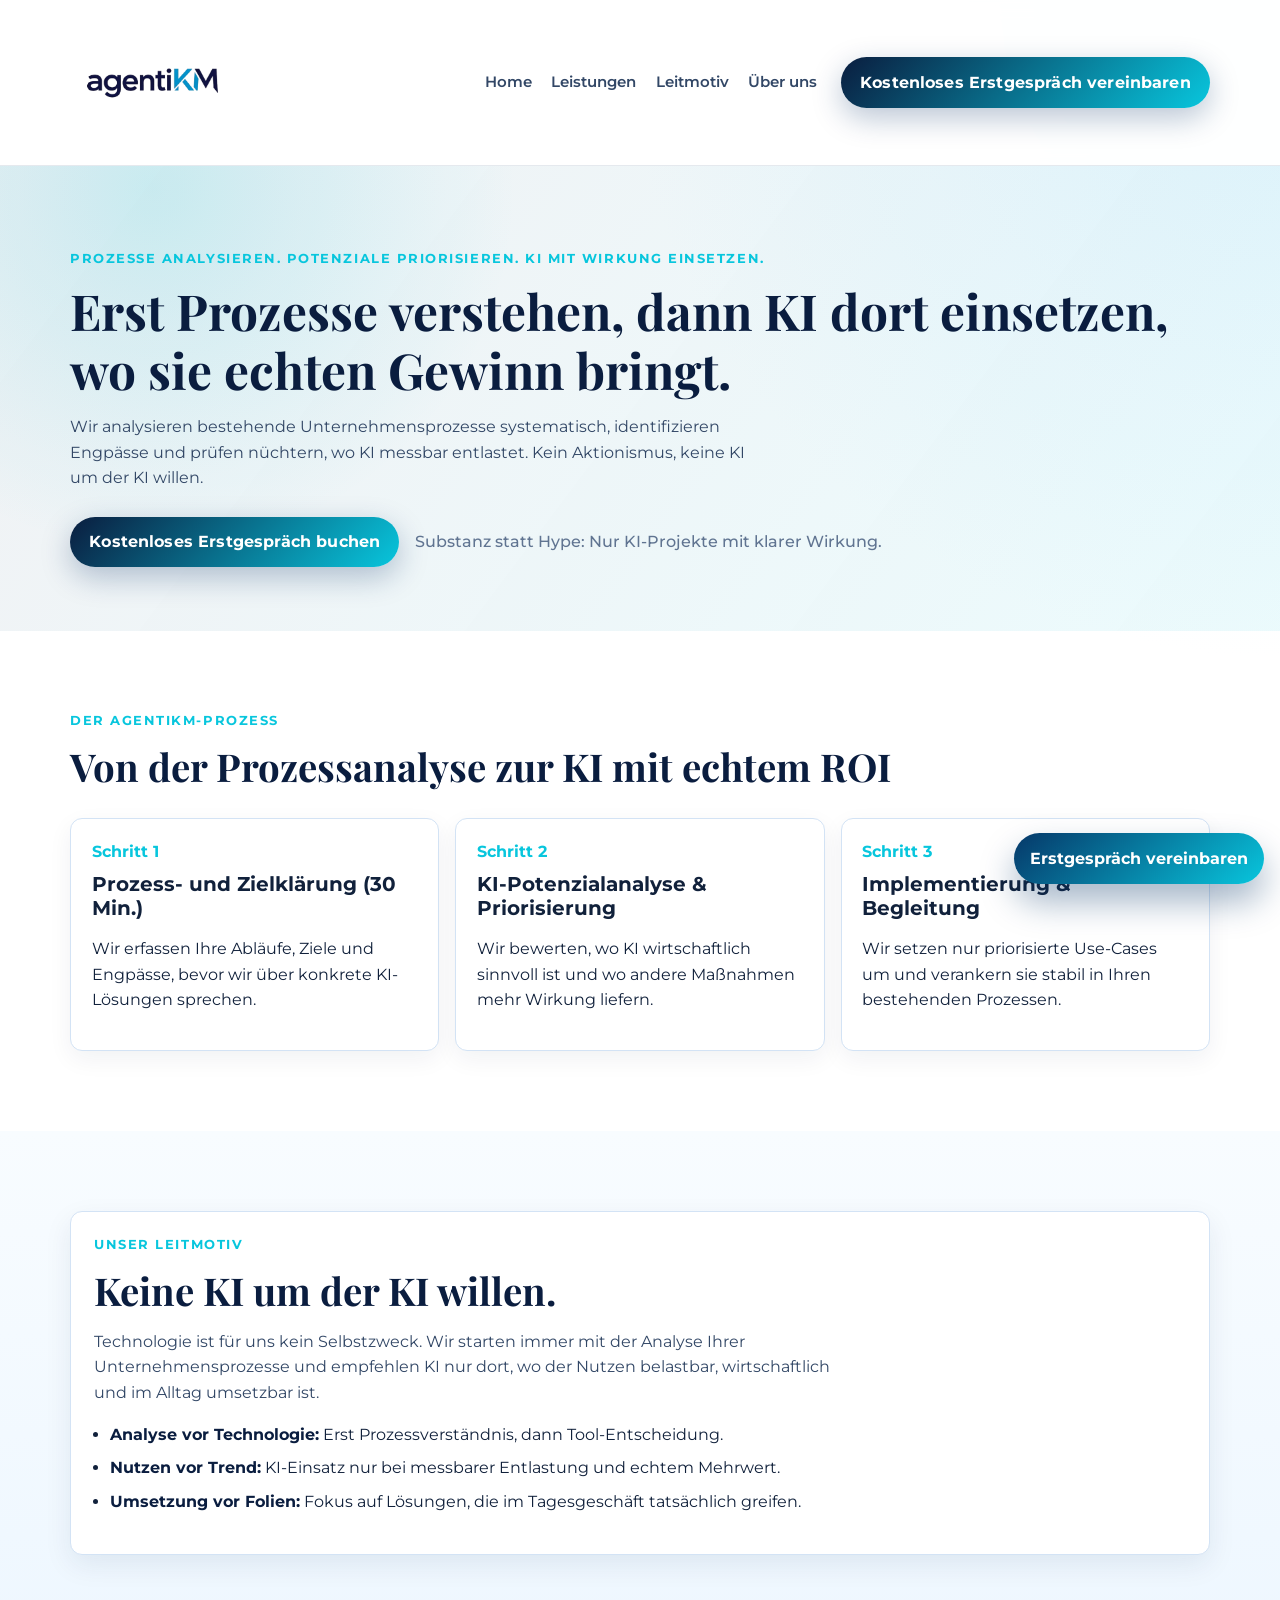
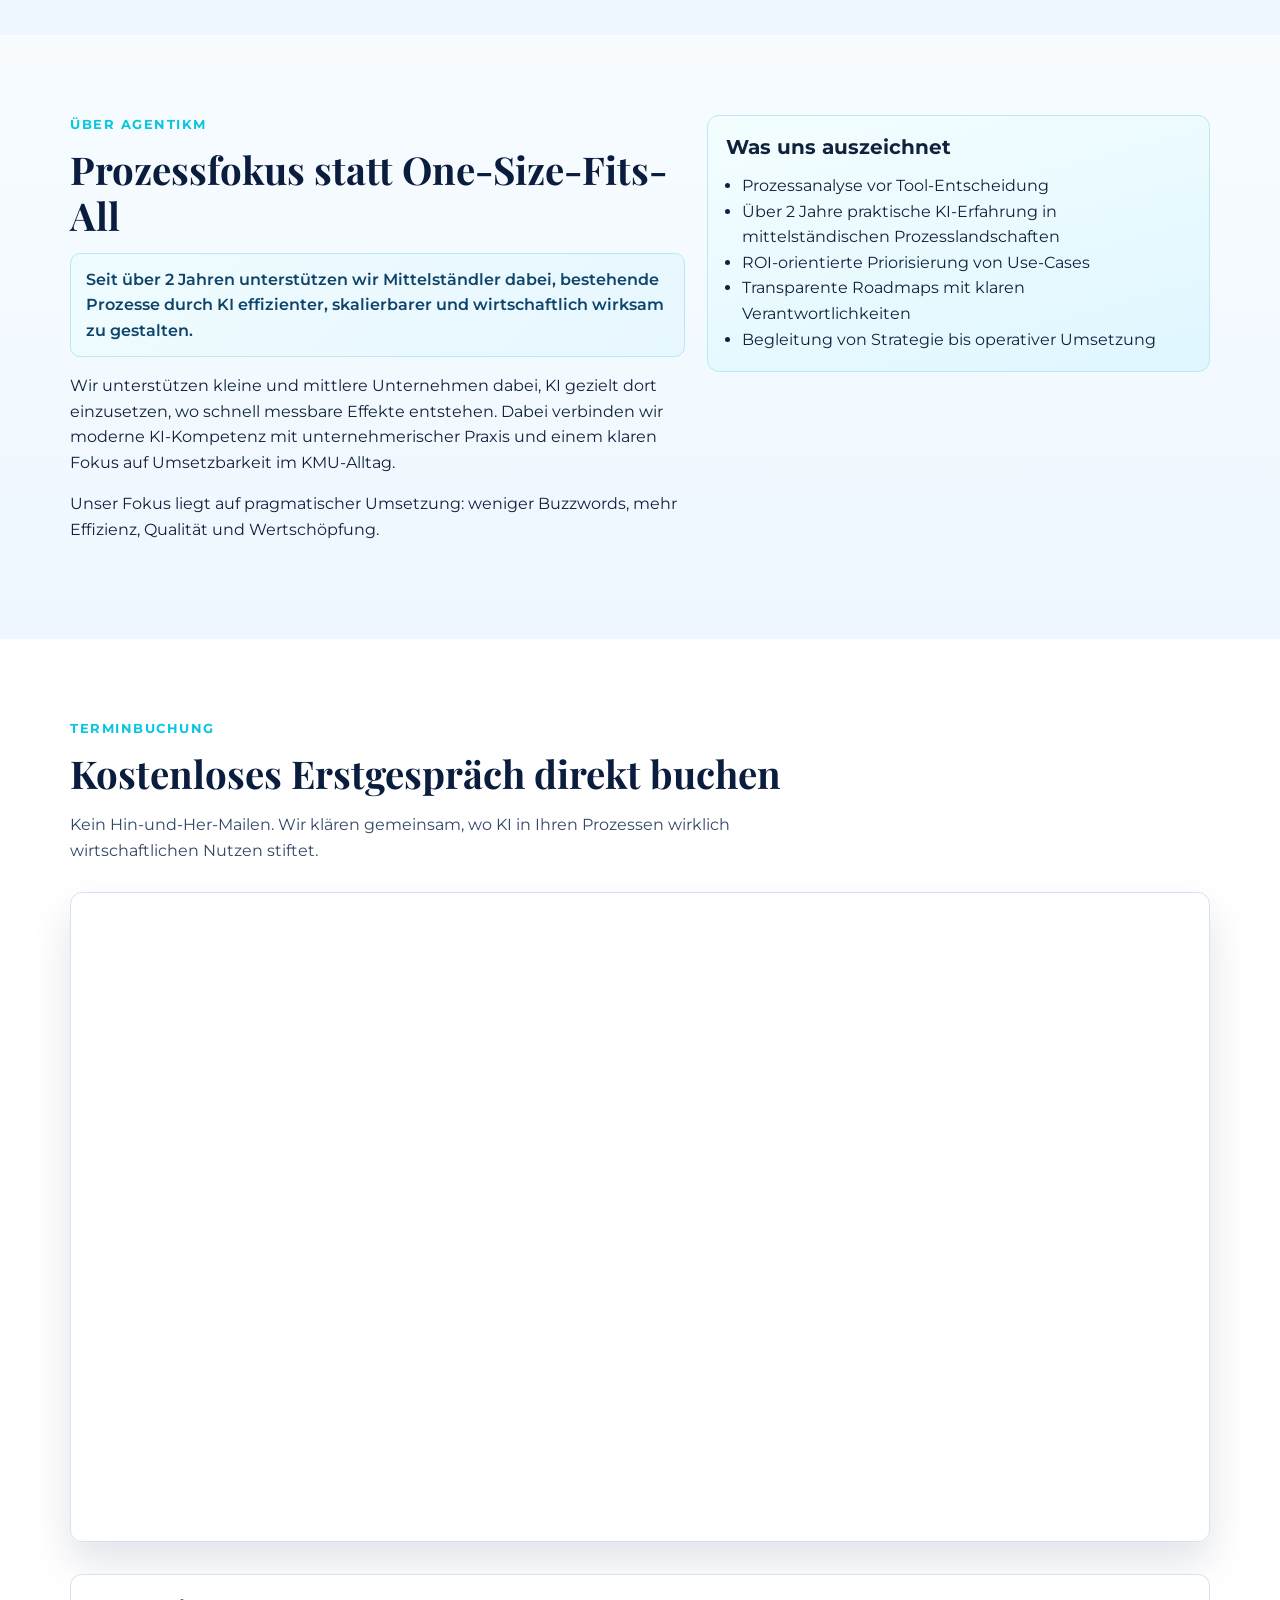
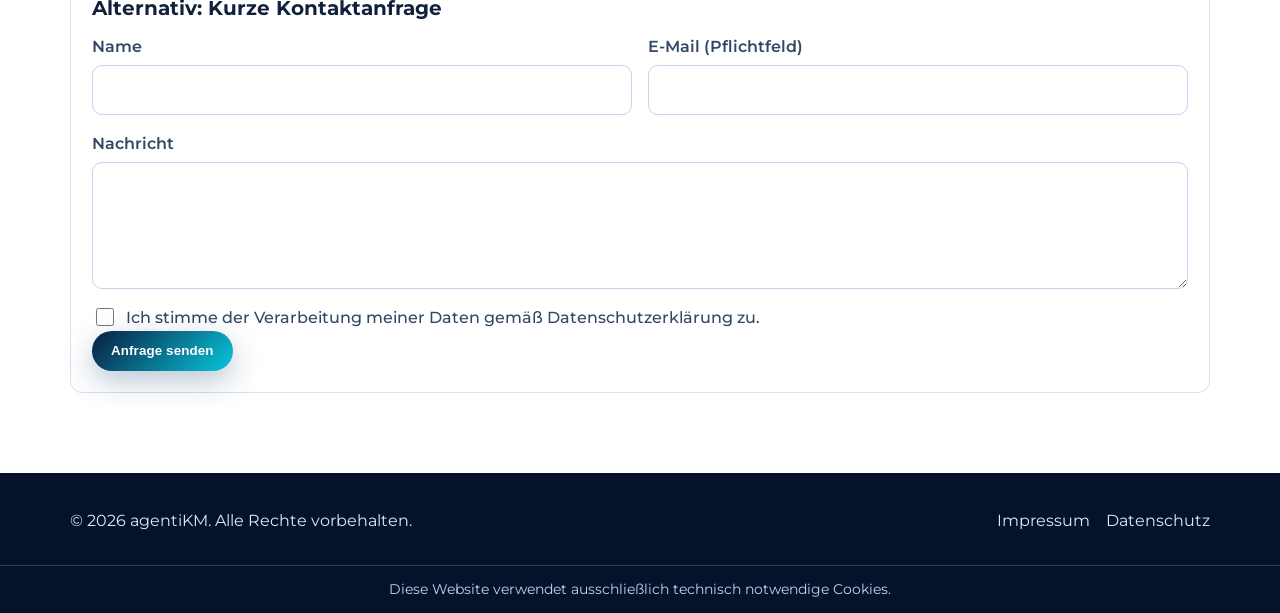
==== Website/index.html @ 10cc328c "Add files via upload" ====
<!DOCTYPE html>
<html lang="de">
  <head>
    <meta charset="UTF-8" />
    <meta name="viewport" content="width=device-width, initial-scale=1.0" />
    <title>agentiKM | KI-Wandel gestalten</title>
    <meta
      name="description"
      content="agentiKM ist auf KI-Beratung für KMUs spezialisiert, identifiziert die profitabelsten Use-Cases und begleitet die Umsetzung mit messbarem ROI."
    />
    <link rel="preconnect" href="https://fonts.googleapis.com" />
    <link rel="preconnect" href="https://fonts.gstatic.com" crossorigin />
    <link
      href="https://fonts.googleapis.com/css2?family=Montserrat:wght@400;500;600;700&family=Playfair+Display:wght@600;700&display=swap"
      rel="stylesheet"
    />
    <link rel="stylesheet" href="./styles.css" />
  </head>
  <body>
    <header class="site-header">
      <div class="container nav-wrap">
        <a href="#home" class="logo-link" aria-label="agentiKM Startseite">
          <img src="./assets/images/logo-agentikm.png" alt="agentiKM Logo" class="logo" />
        </a>
        <button class="menu-toggle" aria-expanded="false" aria-controls="main-nav">Menü</button>
        <nav id="main-nav" class="main-nav">
          <a href="#home">Home</a>
          <a href="#leistungen">Leistungen</a>
          <a href="#leitmotiv">Leitmotiv</a>
          <a href="#about">Über uns</a>
        </nav>
        <a
          class="btn btn-primary nav-cta"
          href="https://calendly.com/kontakt-agentikm/30min"
          target="_blank"
          rel="noopener noreferrer"
          >Kostenloses Erstgespräch vereinbaren</a
        >
      </div>
    </header>

    <main>
      <section id="home" class="hero">
        <div class="hero-bg"></div>
        <div class="container hero-grid reveal">
          <div class="hero-copy">
            <p class="eyebrow">Prozesse analysieren. Potenziale priorisieren. KI mit Wirkung einsetzen.</p>
            <h1>Erst Prozesse verstehen, dann KI dort einsetzen, wo sie echten Gewinn bringt.</h1>
            <p class="subline">
              Wir analysieren bestehende Unternehmensprozesse systematisch, identifizieren Engpässe und prüfen nüchtern,
              wo KI messbar entlastet. Kein Aktionismus, keine KI um der KI willen.
            </p>
            <div class="hero-actions">
              <a
                class="btn btn-primary"
                href="https://calendly.com/kontakt-agentikm/30min"
                target="_blank"
                rel="noopener noreferrer"
                >Kostenloses Erstgespräch buchen</a
              >
              <span class="trust-note">Substanz statt Hype: Nur KI-Projekte mit klarer Wirkung.</span>
            </div>
          </div>
        </div>
      </section>

      <section id="leistungen" class="section reveal">
        <div class="container">
          <div class="section-head">
            <p class="eyebrow">Der AgentiKM-Prozess</p>
            <h2>Von der Prozessanalyse zur KI mit echtem ROI</h2>
          </div>
          <div class="steps-grid">
            <article class="card">
              <p class="step">Schritt 1</p>
              <h3>Prozess- und Zielklärung (30 Min.)</h3>
              <p>Wir erfassen Ihre Abläufe, Ziele und Engpässe, bevor wir über konkrete KI-Lösungen sprechen.</p>
            </article>
            <article class="card">
              <p class="step">Schritt 2</p>
              <h3>KI-Potenzialanalyse &amp; Priorisierung</h3>
              <p>Wir bewerten, wo KI wirtschaftlich sinnvoll ist und wo andere Maßnahmen mehr Wirkung liefern.</p>
            </article>
            <article class="card">
              <p class="step">Schritt 3</p>
              <h3>Implementierung &amp; Begleitung</h3>
              <p>Wir setzen nur priorisierte Use-Cases um und verankern sie stabil in Ihren bestehenden Prozessen.</p>
            </article>
          </div>
        </div>
      </section>

      <section id="leitmotiv" class="section section-alt reveal">
        <div class="container">
          <div class="leitmotiv-box">
            <p class="eyebrow">Unser Leitmotiv</p>
            <h2>Keine KI um der KI willen.</h2>
            <p class="section-intro">
              Technologie ist für uns kein Selbstzweck. Wir starten immer mit der Analyse Ihrer
              Unternehmensprozesse und empfehlen KI nur dort, wo der Nutzen belastbar, wirtschaftlich und im Alltag
              umsetzbar ist.
            </p>
            <ul class="leitmotiv-list">
              <li><strong>Analyse vor Technologie:</strong> Erst Prozessverständnis, dann Tool-Entscheidung.</li>
              <li><strong>Nutzen vor Trend:</strong> KI-Einsatz nur bei messbarer Entlastung und echtem Mehrwert.</li>
              <li><strong>Umsetzung vor Folien:</strong> Fokus auf Lösungen, die im Tagesgeschäft tatsächlich greifen.</li>
            </ul>
          </div>
        </div>
      </section>

      <section id="about" class="section section-alt reveal">
        <div class="container split">
          <div>
            <p class="eyebrow">Über agentiKM</p>
            <h2>Prozessfokus statt One-Size-Fits-All</h2>
            <p class="qualification-note">
              Seit über 2 Jahren unterstützen wir Mittelständler dabei, bestehende Prozesse durch KI effizienter,
              skalierbarer und wirtschaftlich wirksam zu gestalten.
            </p>
            <p>
              Wir unterstützen kleine und mittlere Unternehmen dabei, KI gezielt dort einzusetzen, wo schnell messbare
              Effekte entstehen. Dabei verbinden wir moderne KI-Kompetenz mit unternehmerischer Praxis und einem klaren
              Fokus auf Umsetzbarkeit im KMU-Alltag.
            </p>
            <p>
              Unser Fokus liegt auf pragmatischer Umsetzung: weniger Buzzwords, mehr Effizienz, Qualität und
              Wertschöpfung.
            </p>
          </div>
          <aside class="highlight-box">
            <h3>Was uns auszeichnet</h3>
            <ul>
              <li>Prozessanalyse vor Tool-Entscheidung</li>
              <li>Über 2 Jahre praktische KI-Erfahrung in mittelständischen Prozesslandschaften</li>
              <li>ROI-orientierte Priorisierung von Use-Cases</li>
              <li>Transparente Roadmaps mit klaren Verantwortlichkeiten</li>
              <li>Begleitung von Strategie bis operativer Umsetzung</li>
            </ul>
          </aside>
        </div>
      </section>

      <section id="booking" class="section booking reveal">
        <div class="container">
          <div class="section-head">
            <p class="eyebrow">Terminbuchung</p>
            <h2>Kostenloses Erstgespräch direkt buchen</h2>
            <p class="section-intro">
              Kein Hin-und-Her-Mailen. Wir klären gemeinsam, wo KI in Ihren Prozessen wirklich wirtschaftlichen Nutzen
              stiftet.
            </p>
          </div>
          <div class="booking-frame">
            <iframe
              title="Terminbuchung agentiKM"
              src="https://calendly.com/kontakt-agentikm/30min?hide_gdpr_banner=1"
              loading="lazy"
            ></iframe>
          </div>

          <form
            class="contact-form"
            id="contact-form"
            name="kontaktanfrage"
            method="POST"
            action="/index.html"
            data-netlify="true"
            netlify-honeypot="bot-field"
          >
            <input type="hidden" name="form-name" value="kontaktanfrage" />
            <p class="form-hidden">
              <label>
                Bitte nicht ausfüllen:
                <input name="bot-field" />
              </label>
            </p>
            <h3>Alternativ: Kurze Kontaktanfrage</h3>
            <div class="form-grid">
              <label>
                Name
                <input type="text" name="name" required />
              </label>
              <label>
                E-Mail (Pflichtfeld)
                <input type="email" name="email" autocomplete="email" aria-required="true" required />
              </label>
              <label class="full">
                Nachricht
                <textarea name="message" rows="4" required></textarea>
              </label>
              <label class="full checkbox">
                <input type="checkbox" name="datenschutz_einwilligung" value="Ja" required />
                Ich stimme der Verarbeitung meiner Daten gemäß Datenschutzerklärung zu.
              </label>
            </div>
            <button class="btn btn-primary" type="submit">Anfrage senden</button>
            <p class="form-status" hidden aria-live="polite"></p>
          </form>
        </div>
      </section>
    </main>

    <a
      href="https://calendly.com/kontakt-agentikm/30min"
      class="sticky-cta"
      target="_blank"
      rel="noopener noreferrer"
      >Erstgespräch vereinbaren</a
    >

    <footer class="site-footer">
      <div class="container footer-grid">
        <p>© <span id="year"></span> agentiKM. Alle Rechte vorbehalten.</p>
        <div class="legal-links">
          <a href="./impressum.html">Impressum</a>
          <a href="./datenschutz.html">Datenschutz</a>
        </div>
      </div>
      <div class="cookie-note">
        Diese Website verwendet ausschließlich technisch notwendige Cookies.
      </div>
    </footer>

    <script src="./script.js"></script>
  </body>
</html>
---- Website/styles.css ----
:root {
  --navy-950: #06122a;
  --navy-900: #0a1d3f;
  --navy-700: #133c70;
  --cyan-500: #08c6dd;
  --cyan-400: #21d7eb;
  --text-900: #11213b;
  --text-700: #324766;
  --text-500: #607491;
  --surface: #ffffff;
  --surface-alt: #f4f9ff;
  --border: #d3e3f5;
  --shadow: 0 20px 40px rgba(11, 32, 72, 0.12);
  --radius-lg: 18px;
  --radius-md: 12px;
  --container: min(1140px, 92vw);
}

*,
*::before,
*::after {
  box-sizing: border-box;
}

html {
  scroll-behavior: smooth;
}

body {
  margin: 0;
  font-family: "Montserrat", sans-serif;
  color: var(--text-900);
  background: radial-gradient(circle at top right, #ebf8ff 0%, #ffffff 42%) fixed;
  line-height: 1.6;
}

img {
  max-width: 100%;
  display: block;
}

a {
  color: inherit;
  text-decoration: none;
}

.container {
  width: var(--container);
  margin-inline: auto;
}

.site-header {
  position: sticky;
  top: 0;
  z-index: 100;
  backdrop-filter: blur(8px);
  background: rgba(255, 255, 255, 0.92);
  border-bottom: 1px solid rgba(8, 41, 91, 0.1);
}

.nav-wrap {
  min-height: 78px;
  display: flex;
  align-items: center;
  gap: 1rem;
}

.logo {
  width: 165px;
  height: auto;
}

.main-nav {
  margin-left: auto;
  display: flex;
  gap: 1.2rem;
}

.main-nav a {
  font-size: 0.95rem;
  font-weight: 600;
  color: var(--text-700);
}

.main-nav a:hover,
.main-nav a:focus-visible {
  color: var(--navy-900);
}

.menu-toggle {
  display: none;
}

.btn {
  border: 0;
  display: inline-flex;
  align-items: center;
  justify-content: center;
  padding: 0.78rem 1.2rem;
  border-radius: 999px;
  font-weight: 700;
  letter-spacing: 0.01em;
  transition: transform 0.2s ease, filter 0.2s ease;
}

.btn:hover,
.btn:focus-visible {
  transform: translateY(-2px);
  filter: brightness(1.03);
}

.btn-primary {
  color: #fff;
  background: linear-gradient(135deg, var(--navy-900), var(--cyan-500));
  box-shadow: 0 10px 30px rgba(7, 45, 101, 0.28);
}

.btn-secondary {
  color: var(--navy-900);
  background: #dff9ff;
}

.nav-cta {
  margin-left: 0.5rem;
  white-space: nowrap;
}

.hero {
  position: relative;
  padding: 5.2rem 0 4rem;
}

.hero-bg {
  position: absolute;
  inset: 0;
  z-index: -1;
  background:
    linear-gradient(127deg, rgba(8, 35, 76, 0.06), rgba(8, 198, 221, 0.08)),
    radial-gradient(circle at 12% 5%, rgba(8, 198, 221, 0.17), transparent 30%);
}

.hero-grid {
  display: grid;
  gap: 2.4rem;
  grid-template-columns: 1fr;
  align-items: center;
}

.eyebrow {
  color: var(--cyan-500);
  text-transform: uppercase;
  font-weight: 700;
  font-size: 0.8rem;
  letter-spacing: 0.12em;
  margin: 0 0 0.7rem;
}

h1,
h2,
h3 {
  margin: 0 0 0.9rem;
  line-height: 1.2;
}

h1,
h2 {
  font-family: "Playfair Display", serif;
  color: var(--navy-900);
}

h1 {
  font-size: clamp(2rem, 4vw, 3.1rem);
}

h2 {
  font-size: clamp(1.75rem, 3vw, 2.4rem);
}

h3 {
  font-size: 1.25rem;
}

.subline {
  max-width: 62ch;
  color: var(--text-700);
  margin: 0 0 1.6rem;
}

.qualification-note {
  margin: 0 0 1rem;
  padding: 0.8rem 0.95rem;
  border-radius: 10px;
  border: 1px solid #b9e8f1;
  background: linear-gradient(135deg, #effcff, #e7f7ff);
  color: #0e436a;
  font-weight: 600;
}

.hero-actions {
  display: flex;
  flex-wrap: wrap;
  gap: 1rem;
  align-items: center;
}

.trust-note {
  color: var(--text-500);
  font-weight: 500;
}

.section {
  padding: 5rem 0;
}

.section-alt {
  background: linear-gradient(180deg, #f8fcff, #eef7ff);
}

.section-head {
  margin-bottom: 1.8rem;
}

.section-intro {
  color: var(--text-700);
  max-width: 70ch;
}

.leitmotiv-box {
  background: #ffffff;
  border: 1px solid var(--border);
  border-radius: var(--radius-md);
  padding: 1.45rem;
  box-shadow: 0 10px 28px rgba(8, 35, 76, 0.08);
}

.leitmotiv-list {
  margin-top: 1rem;
  padding-left: 1rem;
}

.leitmotiv-list li {
  margin-bottom: 0.5rem;
}

.leitmotiv-list strong {
  color: var(--navy-900);
}

.steps-grid {
  display: grid;
  gap: 1rem;
  grid-template-columns: repeat(3, minmax(0, 1fr));
}

.card {
  background: var(--surface);
  border: 1px solid var(--border);
  border-radius: var(--radius-md);
  padding: 1.3rem;
  box-shadow: 0 8px 25px rgba(5, 37, 74, 0.06);
}

.step {
  margin: 0 0 0.45rem;
  color: var(--cyan-500);
  font-weight: 700;
}

.split {
  display: grid;
  grid-template-columns: 1.1fr 0.9fr;
  gap: 1.4rem;
  align-items: start;
}

.highlight-box {
  border-radius: var(--radius-md);
  background: linear-gradient(165deg, #f4feff, #dff6ff);
  border: 1px solid #bae9f2;
  padding: 1.2rem 1.1rem;
}

.highlight-box ul {
  padding-left: 1rem;
  margin: 0;
}

.booking-frame {
  border-radius: var(--radius-md);
  overflow: hidden;
  border: 1px solid var(--border);
  min-height: 640px;
  box-shadow: var(--shadow);
  margin-bottom: 2rem;
}

.booking-frame iframe {
  width: 100%;
  height: 640px;
  border: 0;
}

.contact-form {
  border: 1px solid var(--border);
  border-radius: var(--radius-md);
  padding: 1.3rem;
  background: #fff;
}

.form-hidden {
  position: absolute;
  left: -10000px;
  width: 1px;
  height: 1px;
  overflow: hidden;
}

.form-grid {
  display: grid;
  grid-template-columns: repeat(2, minmax(0, 1fr));
  gap: 1rem;
}

label {
  display: flex;
  flex-direction: column;
  gap: 0.35rem;
  font-weight: 600;
  color: var(--text-700);
}

input,
textarea {
  width: 100%;
  border-radius: 10px;
  border: 1px solid #bfd5ef;
  padding: 0.7rem 0.75rem;
  font: inherit;
}

input:focus-visible,
textarea:focus-visible {
  outline: 2px solid #63d7e6;
  border-color: #63d7e6;
}

.checkbox {
  display: flex;
  flex-direction: row;
  align-items: flex-start;
  gap: 0.55rem;
  font-weight: 500;
}

.checkbox input {
  width: 18px;
  height: 18px;
  margin-top: 3px;
}

.full {
  grid-column: 1 / -1;
}

.small-note {
  color: var(--text-500);
  font-size: 0.9rem;
}

.form-status {
  margin: 0.9rem 0 0;
  padding: 0.7rem 0.85rem;
  border-radius: 10px;
  border: 1px solid #9fdcbc;
  background: #eefcf4;
  color: #175b34;
  font-weight: 600;
}

.form-status.error {
  border-color: #e0b0b0;
  background: #fff3f3;
  color: #7a2323;
}

.site-footer {
  background: var(--navy-950);
  color: #d9ebff;
  padding-top: 1.2rem;
}

.footer-grid {
  display: flex;
  flex-wrap: wrap;
  justify-content: space-between;
  gap: 1rem;
  align-items: center;
}

.legal-links {
  display: flex;
  gap: 1rem;
}

.legal-links a {
  color: #d9ebff;
}

.legal-links a:hover,
.legal-links a:focus-visible {
  color: #6de6f4;
}

.cookie-note {
  border-top: 1px solid rgba(164, 204, 255, 0.25);
  margin-top: 1rem;
  padding: 0.75rem 1rem;
  text-align: center;
  font-size: 0.88rem;
  color: #b9d5f4;
}

.sticky-cta {
  position: fixed;
  right: 1rem;
  bottom: 1rem;
  z-index: 120;
  background: linear-gradient(140deg, #063869, #08c6dd);
  color: #fff;
  font-weight: 700;
  border-radius: 999px;
  padding: 0.8rem 1rem;
  box-shadow: 0 18px 34px rgba(7, 55, 105, 0.36);
}

.reveal {
  opacity: 0;
  transform: translateY(18px);
  transition: opacity 0.65s ease, transform 0.65s ease;
}

.reveal.visible {
  opacity: 1;
  transform: translateY(0);
}

.legal-page {
  min-height: 100dvh;
  display: grid;
  grid-template-rows: auto 1fr auto;
}

.legal-main {
  padding: 3rem 0;
}

.legal-main article {
  border: 1px solid var(--border);
  border-radius: var(--radius-md);
  padding: 1.3rem;
  background: #fff;
}

.legal-main h1 {
  margin-bottom: 1.2rem;
}

.legal-main h2 {
  font-size: 1.3rem;
  margin-top: 1.5rem;
}

@media (max-width: 980px) {
  .hero-grid,
  .split,
  .steps-grid {
    grid-template-columns: 1fr;
  }

  .nav-wrap {
    flex-wrap: wrap;
    padding: 0.6rem 0;
  }

  .menu-toggle {
    display: inline-flex;
    margin-left: auto;
    border: 1px solid #b7cdea;
    border-radius: 10px;
    background: #fff;
    padding: 0.45rem 0.7rem;
    font-weight: 700;
    color: var(--navy-900);
  }

  .main-nav {
    display: none;
    width: 100%;
    flex-direction: column;
    padding: 0.4rem 0 0.2rem;
    margin: 0;
  }

  .main-nav.open {
    display: flex;
  }

  .nav-cta {
    margin: 0.4rem 0 0;
    width: 100%;
  }

  .form-grid {
    grid-template-columns: 1fr;
  }
}
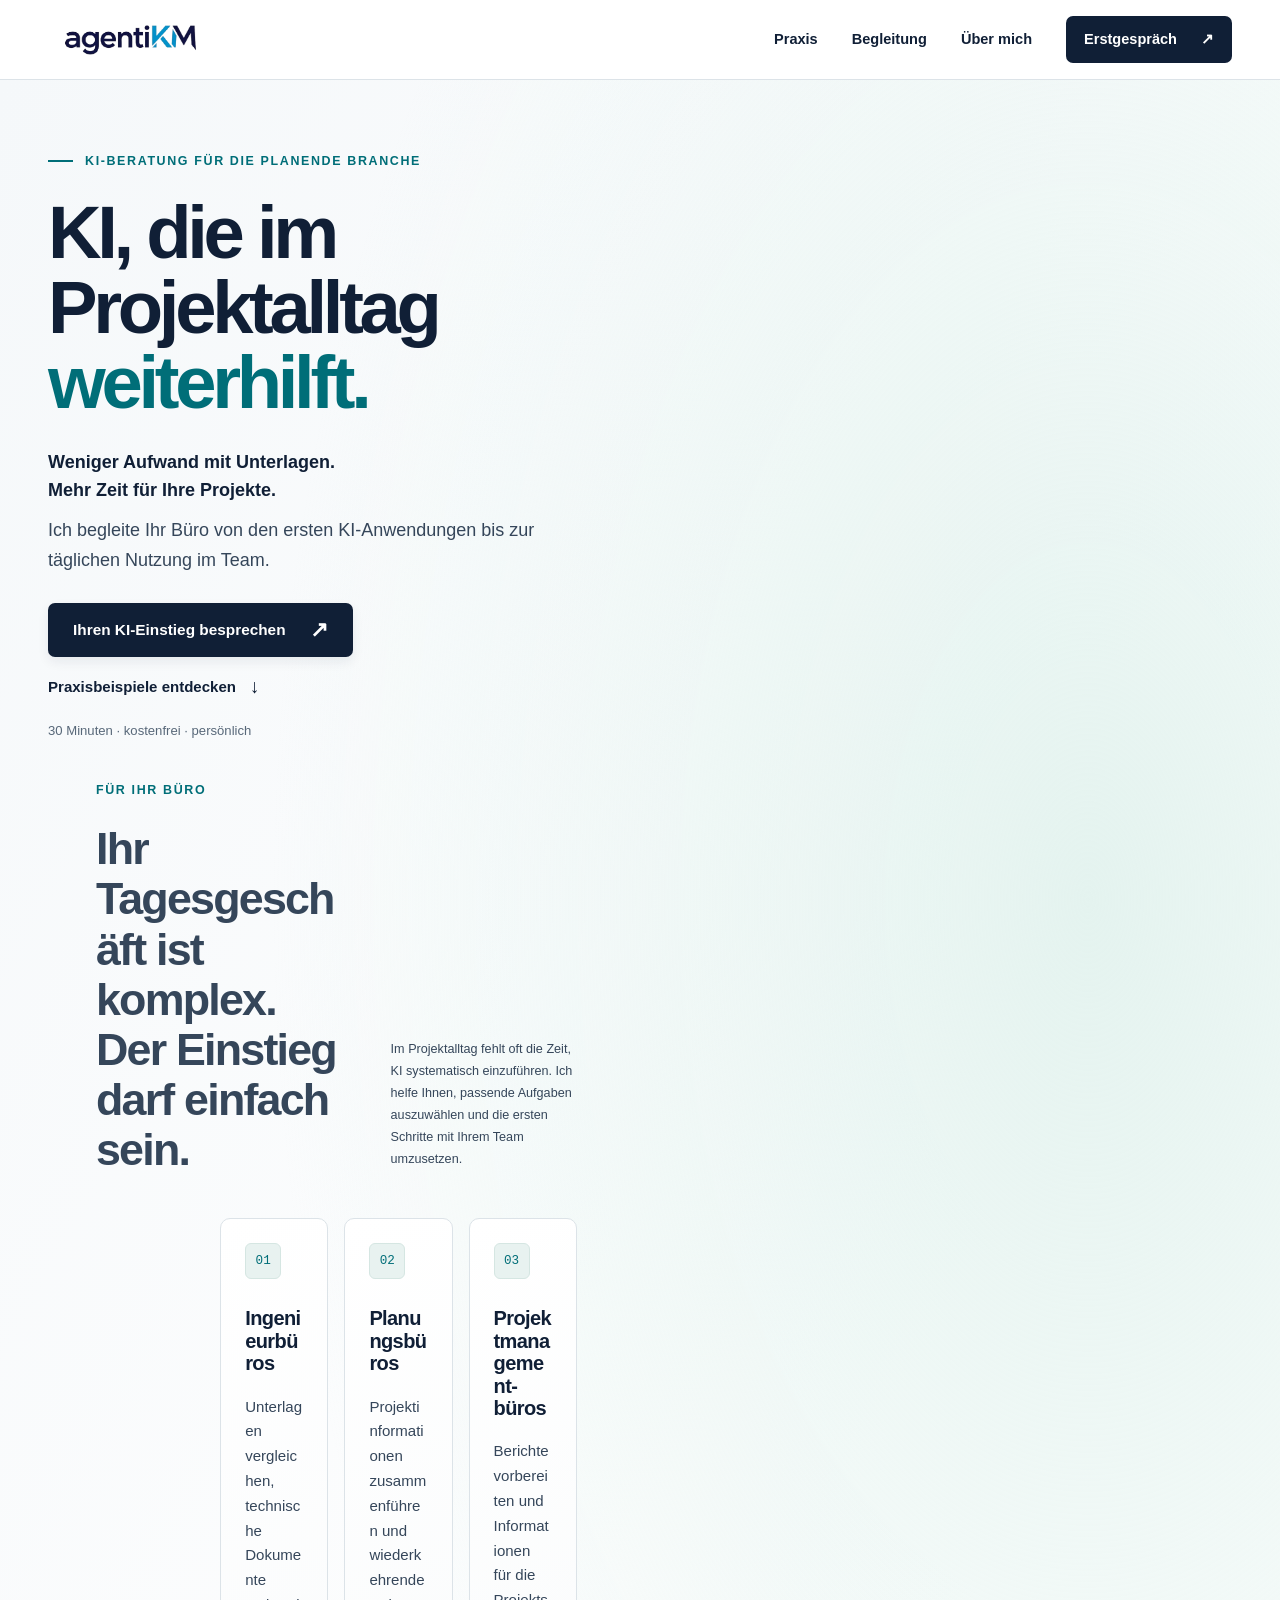
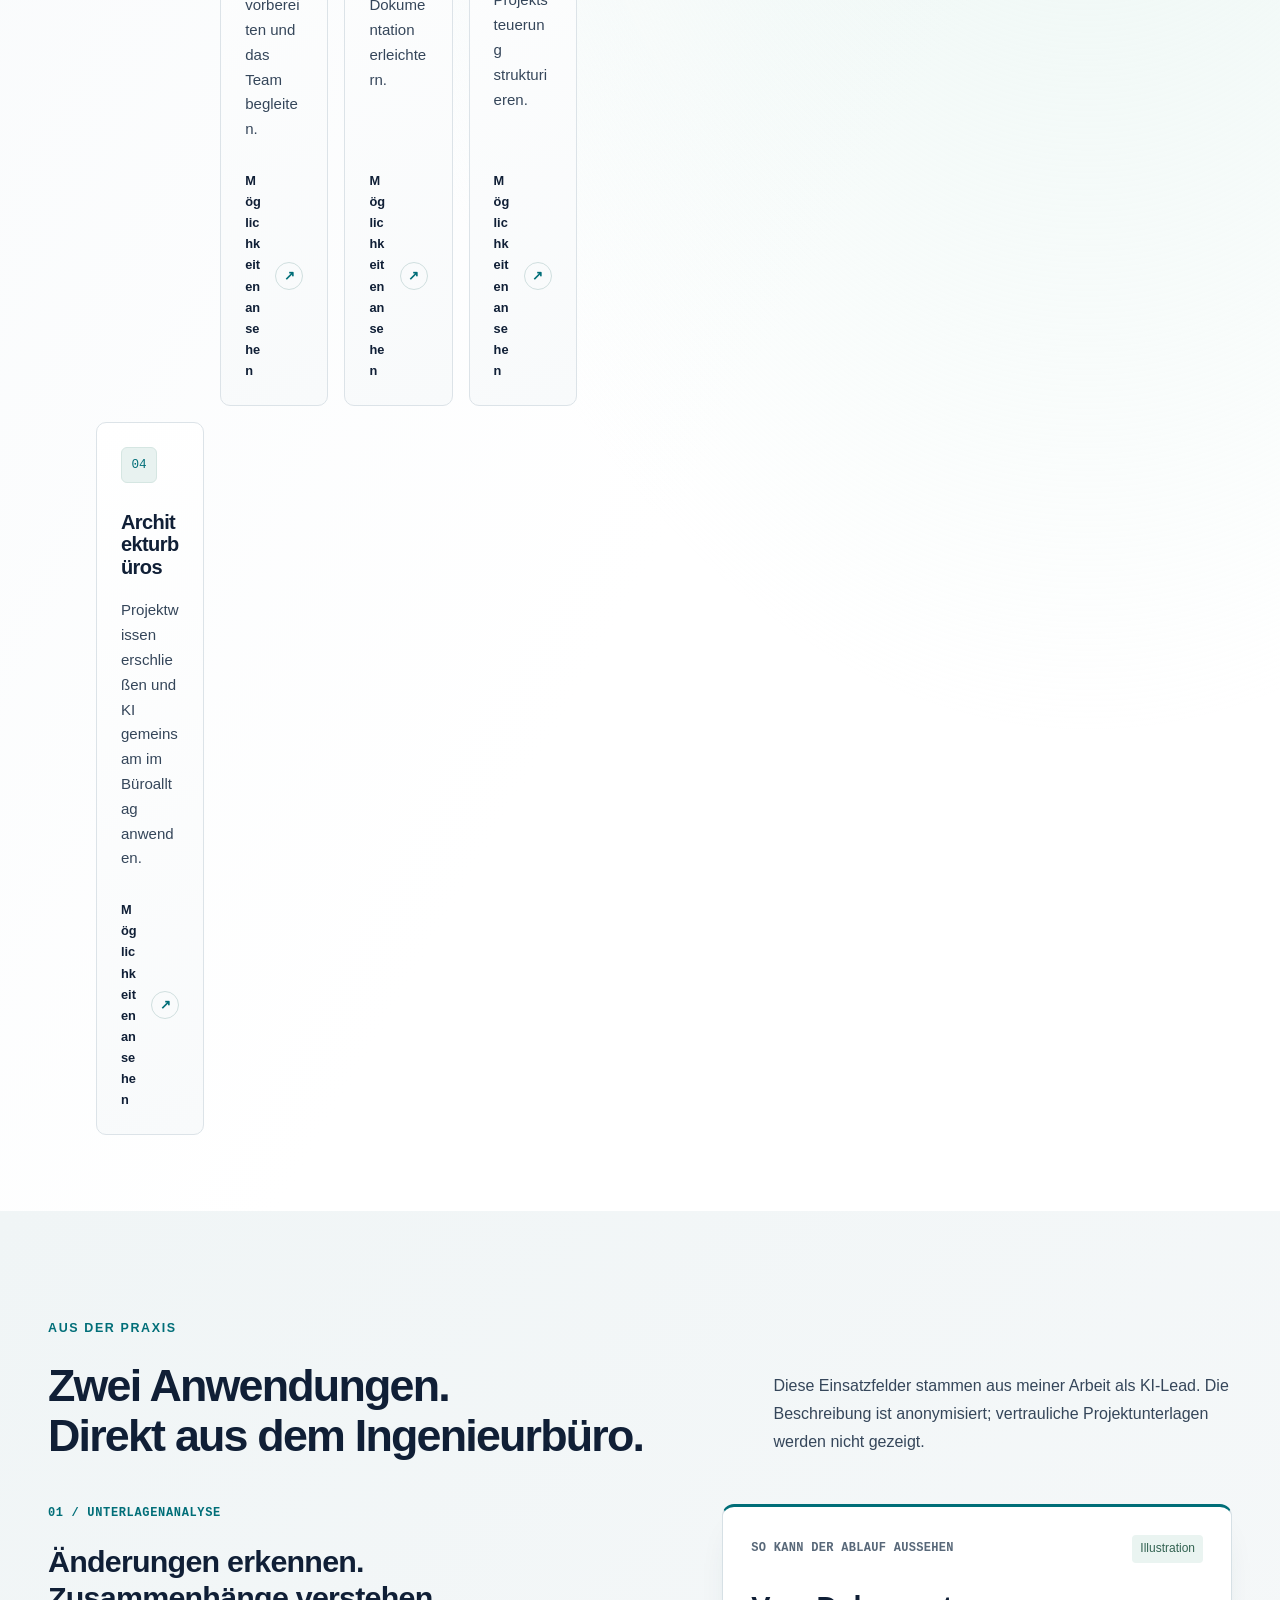
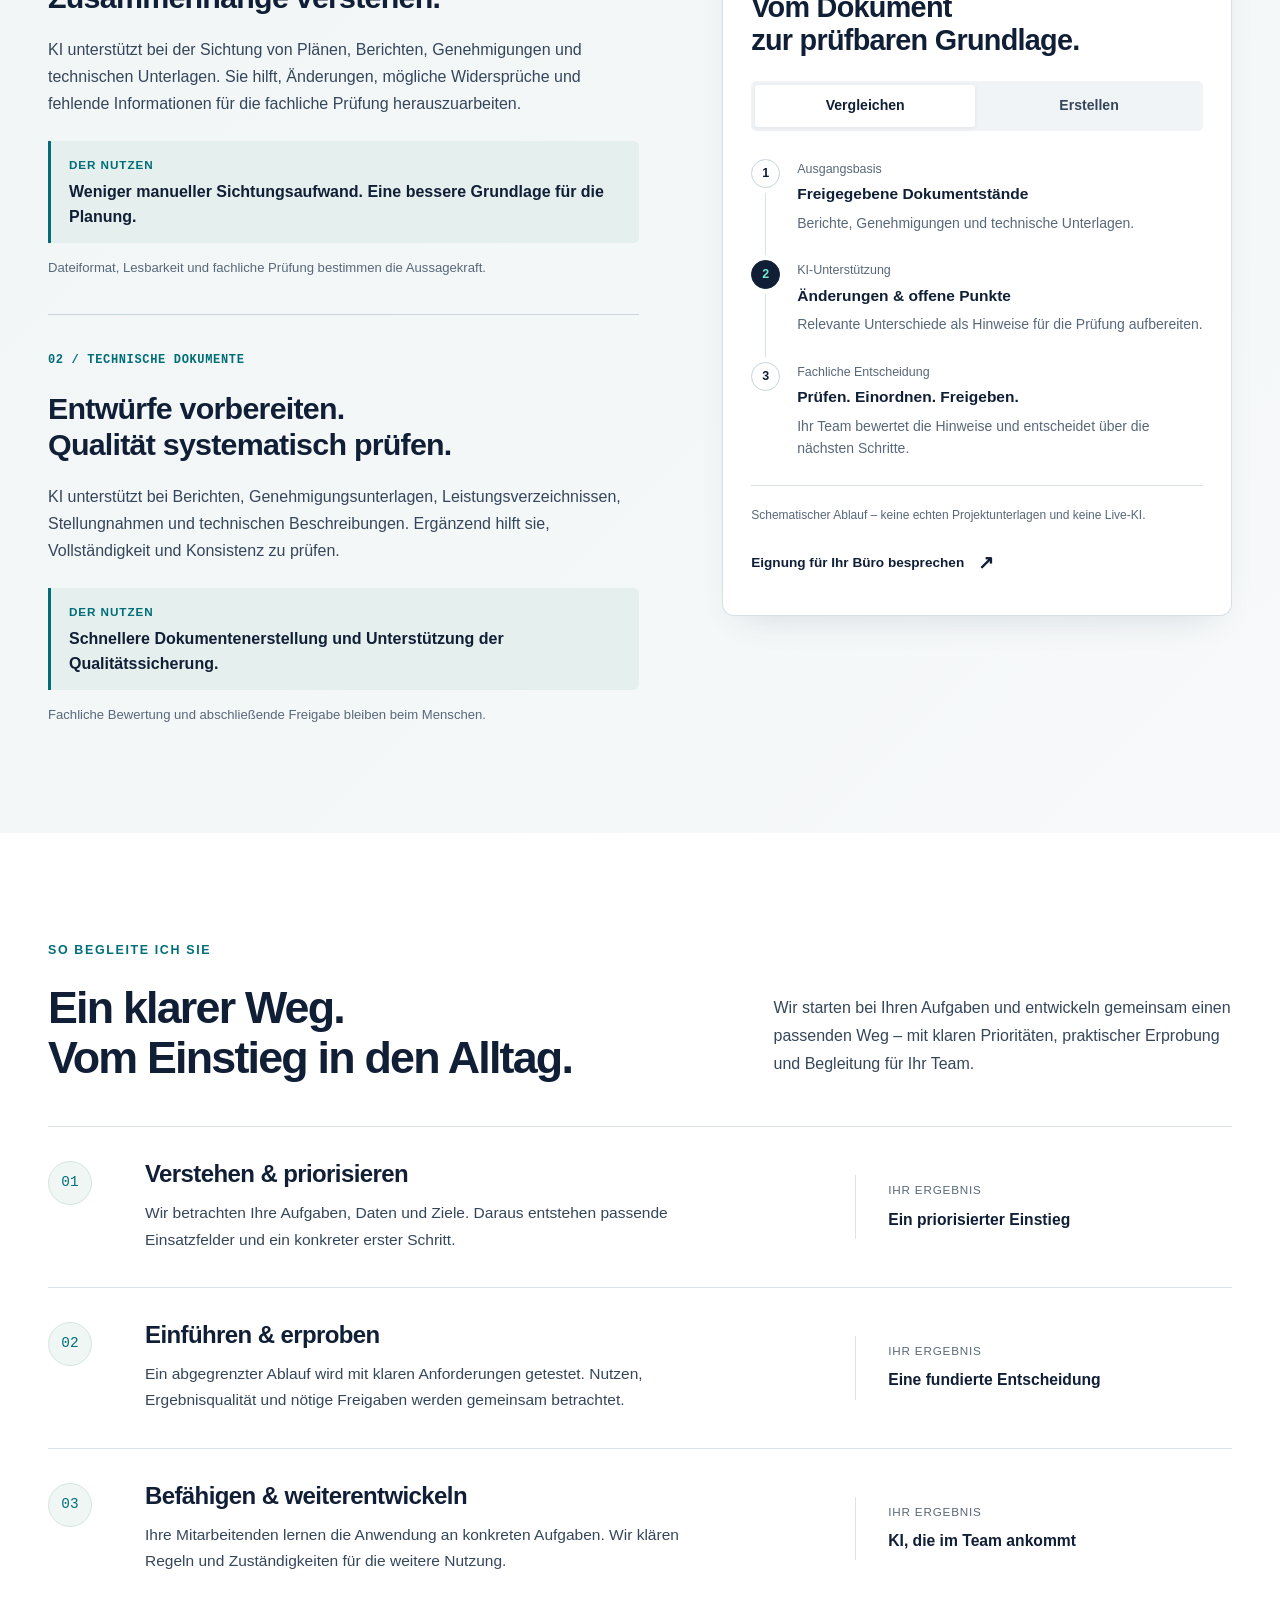
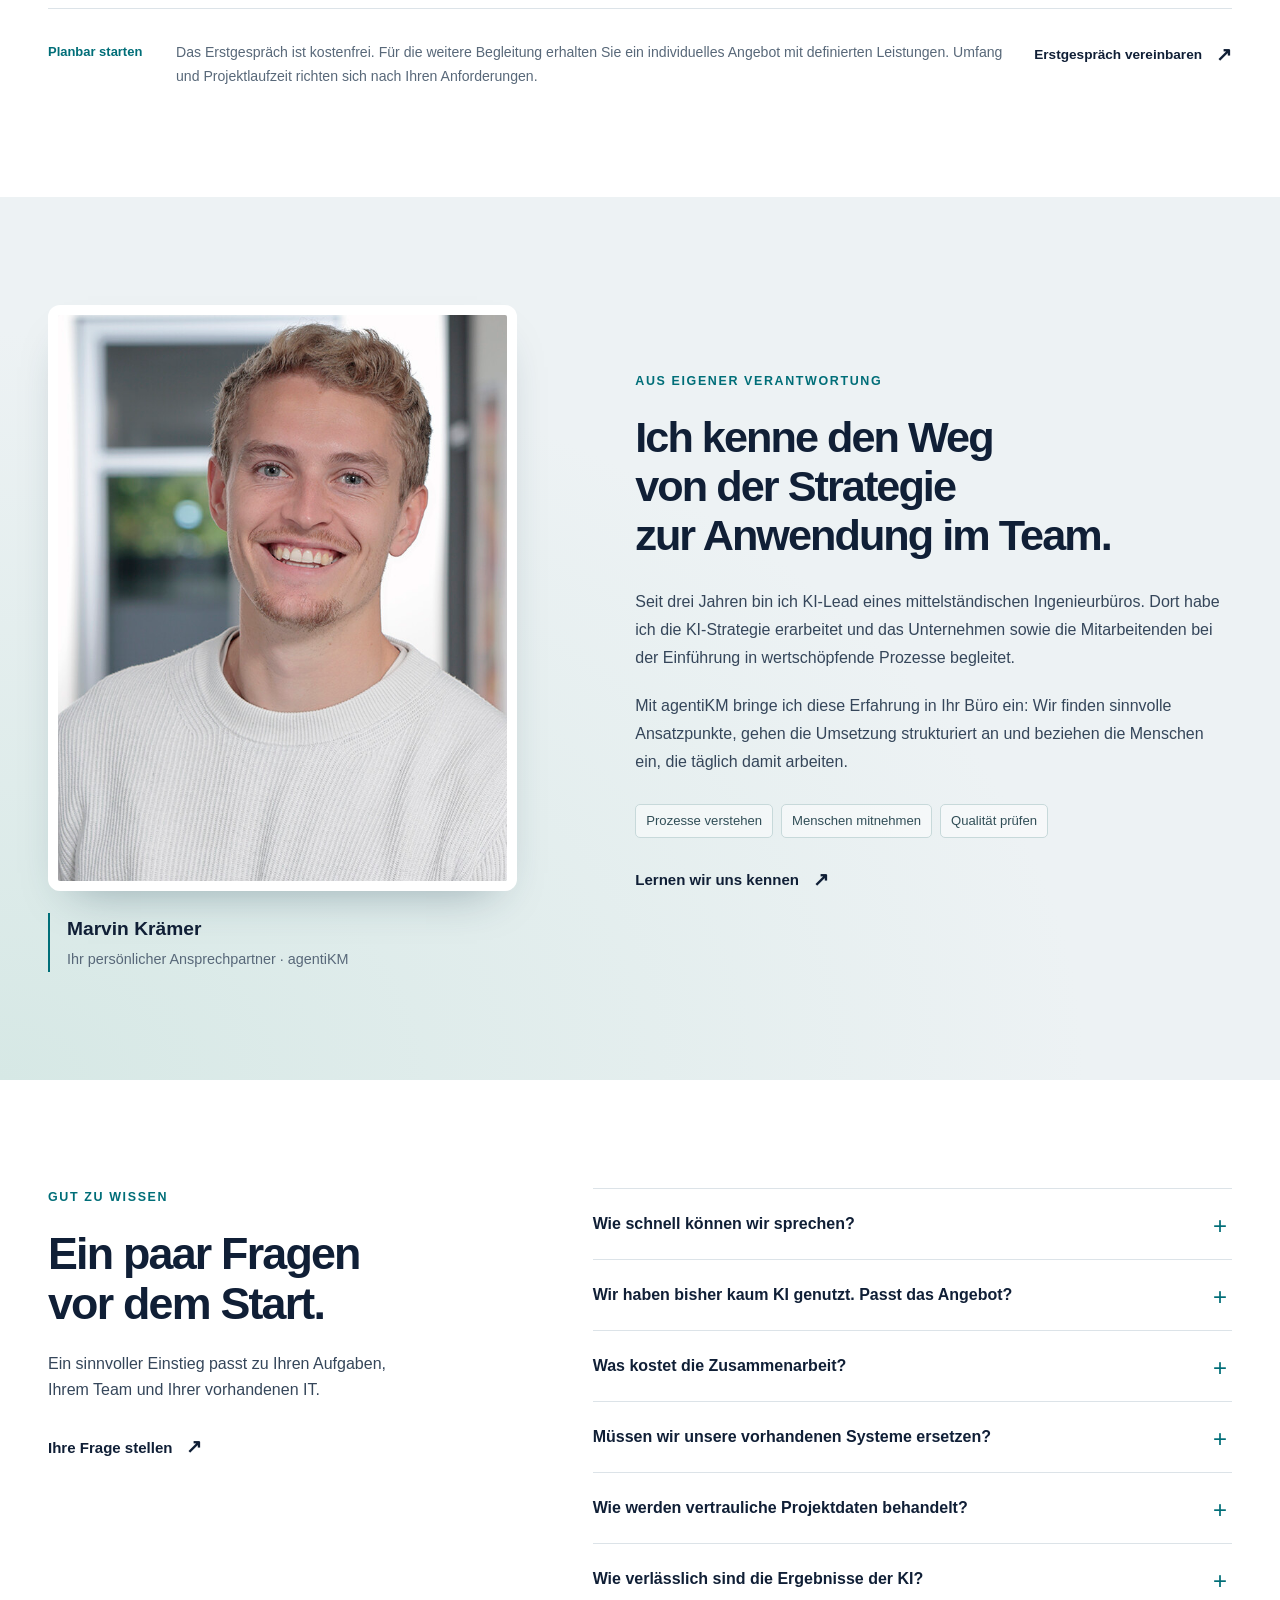
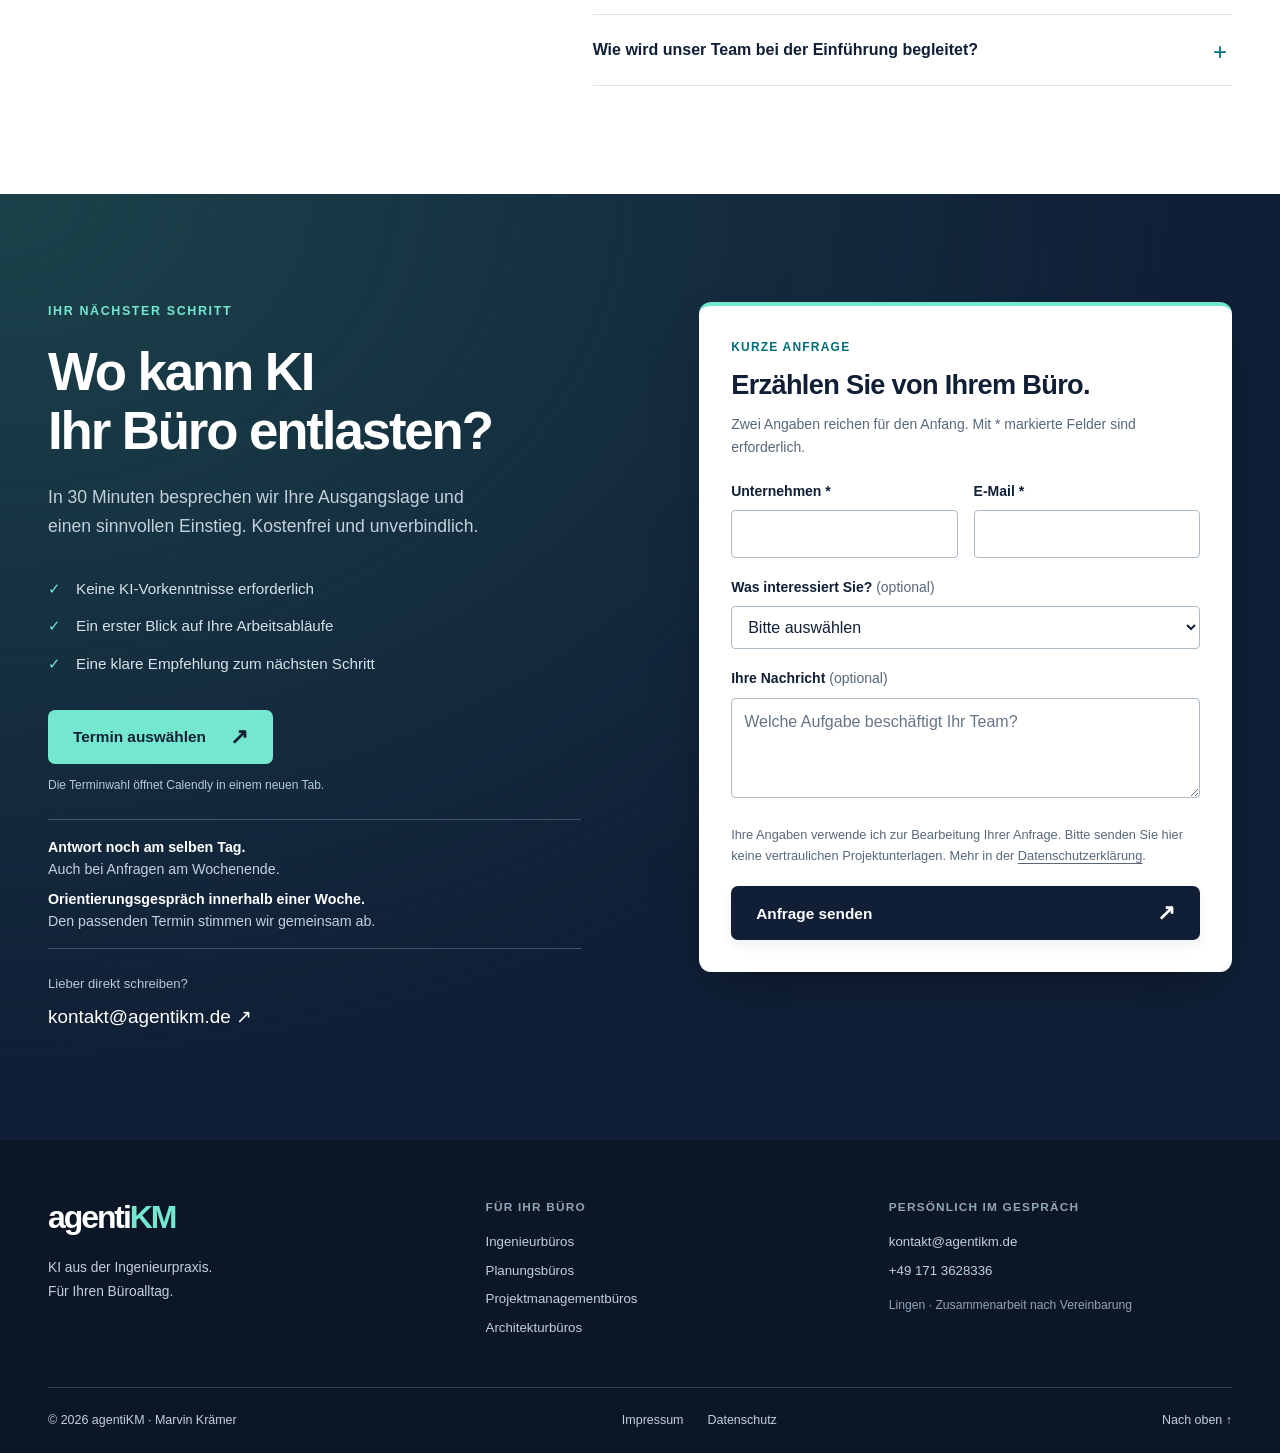
==== commit 176cce8e: "Publish redesigned agentiKM website with industry pages and Netlify configuration" ====
--- a/Website/index.html
+++ b/Website/index.html
@@ -1,227 +1,21 @@
-<!DOCTYPE html>
-<html lang="de">
-  <head>
-    <meta charset="UTF-8" />
-    <meta name="viewport" content="width=device-width, initial-scale=1.0" />
-    <title>agentiKM | KI-Wandel gestalten</title>
-    <meta
-      name="description"
-      content="agentiKM ist auf KI-Beratung für KMUs spezialisiert, identifiziert die profitabelsten Use-Cases und begleitet die Umsetzung mit messbarem ROI."
-    />
-    <link rel="preconnect" href="https://fonts.googleapis.com" />
-    <link rel="preconnect" href="https://fonts.gstatic.com" crossorigin />
-    <link
-      href="https://fonts.googleapis.com/css2?family=Montserrat:wght@400;500;600;700&family=Playfair+Display:wght@600;700&display=swap"
-      rel="stylesheet"
-    />
-    <link rel="stylesheet" href="./styles.css" />
-  </head>
-  <body>
-    <header class="site-header">
-      <div class="container nav-wrap">
-        <a href="#home" class="logo-link" aria-label="agentiKM Startseite">
-          <img src="./assets/images/logo-agentikm.png" alt="agentiKM Logo" class="logo" />
-        </a>
-        <button class="menu-toggle" aria-expanded="false" aria-controls="main-nav">Menü</button>
-        <nav id="main-nav" class="main-nav">
-          <a href="#home">Home</a>
-          <a href="#leistungen">Leistungen</a>
-          <a href="#leitmotiv">Leitmotiv</a>
-          <a href="#about">Über uns</a>
-        </nav>
-        <a
-          class="btn btn-primary nav-cta"
-          href="https://calendly.com/kontakt-agentikm/30min"
-          target="_blank"
-          rel="noopener noreferrer"
-          >Kostenloses Erstgespräch vereinbaren</a
-        >
-      </div>
-    </header>
-
-    <main>
-      <section id="home" class="hero">
-        <div class="hero-bg"></div>
-        <div class="container hero-grid reveal">
-          <div class="hero-copy">
-            <p class="eyebrow">Prozesse analysieren. Potenziale priorisieren. KI mit Wirkung einsetzen.</p>
-            <h1>Erst Prozesse verstehen, dann KI dort einsetzen, wo sie echten Gewinn bringt.</h1>
-            <p class="subline">
-              Wir analysieren bestehende Unternehmensprozesse systematisch, identifizieren Engpässe und prüfen nüchtern,
-              wo KI messbar entlastet. Kein Aktionismus, keine KI um der KI willen.
-            </p>
-            <div class="hero-actions">
-              <a
-                class="btn btn-primary"
-                href="https://calendly.com/kontakt-agentikm/30min"
-                target="_blank"
-                rel="noopener noreferrer"
-                >Kostenloses Erstgespräch buchen</a
-              >
-              <span class="trust-note">Substanz statt Hype: Nur KI-Projekte mit klarer Wirkung.</span>
-            </div>
-          </div>
-        </div>
-      </section>
-
-      <section id="leistungen" class="section reveal">
-        <div class="container">
-          <div class="section-head">
-            <p class="eyebrow">Der AgentiKM-Prozess</p>
-            <h2>Von der Prozessanalyse zur KI mit echtem ROI</h2>
-          </div>
-          <div class="steps-grid">
-            <article class="card">
-              <p class="step">Schritt 1</p>
-              <h3>Prozess- und Zielklärung (30 Min.)</h3>
-              <p>Wir erfassen Ihre Abläufe, Ziele und Engpässe, bevor wir über konkrete KI-Lösungen sprechen.</p>
-            </article>
-            <article class="card">
-              <p class="step">Schritt 2</p>
-              <h3>KI-Potenzialanalyse &amp; Priorisierung</h3>
-              <p>Wir bewerten, wo KI wirtschaftlich sinnvoll ist und wo andere Maßnahmen mehr Wirkung liefern.</p>
-            </article>
-            <article class="card">
-              <p class="step">Schritt 3</p>
-              <h3>Implementierung &amp; Begleitung</h3>
-              <p>Wir setzen nur priorisierte Use-Cases um und verankern sie stabil in Ihren bestehenden Prozessen.</p>
-            </article>
-          </div>
-        </div>
-      </section>
-
-      <section id="leitmotiv" class="section section-alt reveal">
-        <div class="container">
-          <div class="leitmotiv-box">
-            <p class="eyebrow">Unser Leitmotiv</p>
-            <h2>Keine KI um der KI willen.</h2>
-            <p class="section-intro">
-              Technologie ist für uns kein Selbstzweck. Wir starten immer mit der Analyse Ihrer
-              Unternehmensprozesse und empfehlen KI nur dort, wo der Nutzen belastbar, wirtschaftlich und im Alltag
-              umsetzbar ist.
-            </p>
-            <ul class="leitmotiv-list">
-              <li><strong>Analyse vor Technologie:</strong> Erst Prozessverständnis, dann Tool-Entscheidung.</li>
-              <li><strong>Nutzen vor Trend:</strong> KI-Einsatz nur bei messbarer Entlastung und echtem Mehrwert.</li>
-              <li><strong>Umsetzung vor Folien:</strong> Fokus auf Lösungen, die im Tagesgeschäft tatsächlich greifen.</li>
-            </ul>
-          </div>
-        </div>
-      </section>
-
-      <section id="about" class="section section-alt reveal">
-        <div class="container split">
-          <div>
-            <p class="eyebrow">Über agentiKM</p>
-            <h2>Prozessfokus statt One-Size-Fits-All</h2>
-            <p class="qualification-note">
-              Seit über 2 Jahren unterstützen wir Mittelständler dabei, bestehende Prozesse durch KI effizienter,
-              skalierbarer und wirtschaftlich wirksam zu gestalten.
-            </p>
-            <p>
-              Wir unterstützen kleine und mittlere Unternehmen dabei, KI gezielt dort einzusetzen, wo schnell messbare
-              Effekte entstehen. Dabei verbinden wir moderne KI-Kompetenz mit unternehmerischer Praxis und einem klaren
-              Fokus auf Umsetzbarkeit im KMU-Alltag.
-            </p>
-            <p>
-              Unser Fokus liegt auf pragmatischer Umsetzung: weniger Buzzwords, mehr Effizienz, Qualität und
-              Wertschöpfung.
-            </p>
-          </div>
-          <aside class="highlight-box">
-            <h3>Was uns auszeichnet</h3>
-            <ul>
-              <li>Prozessanalyse vor Tool-Entscheidung</li>
-              <li>Über 2 Jahre praktische KI-Erfahrung in mittelständischen Prozesslandschaften</li>
-              <li>ROI-orientierte Priorisierung von Use-Cases</li>
-              <li>Transparente Roadmaps mit klaren Verantwortlichkeiten</li>
-              <li>Begleitung von Strategie bis operativer Umsetzung</li>
-            </ul>
-          </aside>
-        </div>
-      </section>
-
-      <section id="booking" class="section booking reveal">
-        <div class="container">
-          <div class="section-head">
-            <p class="eyebrow">Terminbuchung</p>
-            <h2>Kostenloses Erstgespräch direkt buchen</h2>
-            <p class="section-intro">
-              Kein Hin-und-Her-Mailen. Wir klären gemeinsam, wo KI in Ihren Prozessen wirklich wirtschaftlichen Nutzen
-              stiftet.
-            </p>
-          </div>
-          <div class="booking-frame">
-            <iframe
-              title="Terminbuchung agentiKM"
-              src="https://calendly.com/kontakt-agentikm/30min?hide_gdpr_banner=1"
-              loading="lazy"
-            ></iframe>
-          </div>
-
-          <form
-            class="contact-form"
-            id="contact-form"
-            name="kontaktanfrage"
-            method="POST"
-            action="/index.html"
-            data-netlify="true"
-            netlify-honeypot="bot-field"
-          >
-            <input type="hidden" name="form-name" value="kontaktanfrage" />
-            <p class="form-hidden">
-              <label>
-                Bitte nicht ausfüllen:
-                <input name="bot-field" />
-              </label>
-            </p>
-            <h3>Alternativ: Kurze Kontaktanfrage</h3>
-            <div class="form-grid">
-              <label>
-                Name
-                <input type="text" name="name" required />
-              </label>
-              <label>
-                E-Mail (Pflichtfeld)
-                <input type="email" name="email" autocomplete="email" aria-required="true" required />
-              </label>
-              <label class="full">
-                Nachricht
-                <textarea name="message" rows="4" required></textarea>
-              </label>
-              <label class="full checkbox">
-                <input type="checkbox" name="datenschutz_einwilligung" value="Ja" required />
-                Ich stimme der Verarbeitung meiner Daten gemäß Datenschutzerklärung zu.
-              </label>
-            </div>
-            <button class="btn btn-primary" type="submit">Anfrage senden</button>
-            <p class="form-status" hidden aria-live="polite"></p>
-          </form>
-        </div>
-      </section>
-    </main>
-
-    <a
-      href="https://calendly.com/kontakt-agentikm/30min"
-      class="sticky-cta"
-      target="_blank"
-      rel="noopener noreferrer"
-      >Erstgespräch vereinbaren</a
-    >
-
-    <footer class="site-footer">
-      <div class="container footer-grid">
-        <p>© <span id="year"></span> agentiKM. Alle Rechte vorbehalten.</p>
-        <div class="legal-links">
-          <a href="./impressum.html">Impressum</a>
-          <a href="./datenschutz.html">Datenschutz</a>
-        </div>
-      </div>
-      <div class="cookie-note">
-        Diese Website verwendet ausschließlich technisch notwendige Cookies.
-      </div>
-    </footer>
-
-    <script src="./script.js"></script>
-  </body>
-</html>
+<!doctype html>
+<html lang="de"><head><meta charset="utf-8"><meta name="viewport" content="width=device-width, initial-scale=1">
+<title>KI-Beratung für Ingenieur- &amp; Planungsbüros | agentiKM</title><meta name="description" content="KI im Büroalltag einführen: persönliche Begleitung für Planungs-, Ingenieur-, Projektmanagement- und Architekturbüros. Mit Erfahrung aus drei Jahren als KI-Lead.">
+<meta name="theme-color" content="#101f36"><link rel="canonical" href="https://agentikm.de/">
+<meta property="og:type" content="website"><meta property="og:locale" content="de_DE"><meta property="og:site_name" content="agentiKM"><meta property="og:title" content="KI-Beratung für Ingenieur- &amp; Planungsbüros | agentiKM"><meta property="og:description" content="KI im Büroalltag einführen: persönliche Begleitung für Planungs-, Ingenieur-, Projektmanagement- und Architekturbüros. Mit Erfahrung aus drei Jahren als KI-Lead."><meta property="og:url" content="https://agentikm.de/">
+<meta name="twitter:card" content="summary">
+<link rel="icon" href="./assets/favicon.svg" type="image/svg+xml"><link rel="stylesheet" href="./styles.css"><script src="./script.js" defer></script></head><body>
+<a class="skip-link" href="#main">Zum Inhalt springen</a><header class="site-header"><div class="container nav-wrap">
+<a class="brand" href="./index.html" aria-label="agentiKM – Startseite"><img src="./assets/images/logo-agentikm.png" alt="agentiKM" width="165" height="44"></a>
+<button class="menu-toggle" aria-expanded="false" aria-controls="main-nav"><span>Menü</span><span class="menu-bars" aria-hidden="true"></span></button>
+<nav id="main-nav" class="main-nav" aria-label="Hauptnavigation"><a href="#praxis">Praxis</a><a href="#begleitung">Begleitung</a><a href="#ueber-mich">Über mich</a><a class="nav-contact" href="#kontakt">Erstgespräch <span aria-hidden="true">↗</span></a></nav>
+</div></header><main id="main"><section class="hero"><div class="container hero-grid"><div class="hero-copy"><p class="eyebrow">KI-Beratung für die planende Branche</p><h1>KI, die im <br>Projektalltag <br><span>weiterhilft.</span></h1><p class="hero-lead"><strong>Weniger Aufwand mit Unterlagen. <br>Mehr Zeit für Ihre Projekte.</strong> Ich begleite Ihr Büro von den ersten KI-Anwendungen bis zur täglichen Nutzung im Team.</p><div class="hero-actions"><a class="button button-dark" href="#kontakt">Ihren KI-Einstieg besprechen <span aria-hidden="true">↗</span></a><a class="text-link" href="#praxis">Praxisbeispiele entdecken <span aria-hidden="true">↓</span></a></div><p class="hero-note">30 Minuten · kostenfrei · persönlich</p><a class="hero-author" href="#ueber-mich"><iience" id="fuer-ihr-buero"><div class="container"><div class="section-heading"><div><p class="eyebrow">Für Ihr Büro</p><h2>Ihr Tagesgeschäft ist komplex. <br>Der Einstieg darf einfach sein.</h2></div><p>Im Projektalltag fehlt oft die Zeit, KI systematisch einzuführen. Ich helfe Ihnen, passende Aufgaben auszuwählen und die ersten Schritte mit Ihrem Team umzusetzen.</p></div><div class="sector-grid"><a class="sector-card" href="./ki-ingenieurbuero.html"><span class="sector-no">01</span><h3>Ingenieurbüros</h3><p>Unterlagen vergleichen, technische Dokumente vorbereiten und das Team begleiten.</p><span class="sector-link">Möglichkeiten ansehen <span aria-hidden="true">↗</span></span></a><a class="sector-card" href="./ki-planungsbuero.html"><span class="sector-no">02</span><h3>Planungsbüros</h3><p>Projektinformationen zusammenführen und wiederkehrende Dokumentation erleichtern.</p><span class="sector-link">Möglichkeiten ansehen <span aria-hidden="true">↗</span></span></a><a class="sector-card" href="./ki-projektmanagement.html"><span class="sector-no">03</span><h3>Projektmanagement&shy;büros</h3><p>Berichte vorbereiten und Informationen für die Projektsteuerung strukturieren.</p><span class="sector-link">Möglichkeiten ansehen <span aria-hidden="true">↗</span></span></a><a class="sector-card" href="./ki-architekturbuero.html"><span class="sector-no">04</span><h3>Architekturbüros</h3><p>Projektwissen erschließen und KI gemeinsam im Büroalltag anwenden.</p><span class="sector-link">Möglichkeiten ansehen <span aria-hidden="true">↗</span></span></a></div></div></section>
+<section class="section practice" id="praxis"><div class="container"><div class="section-heading"><div><p class="eyebrow">Aus der Praxis</p><h2>Zwei Anwendungen. <br>Direkt aus dem Ingenieurbüro.</h2></div><p>Diese Einsatzfelder stammen aus meiner Arbeit als KI-Lead. Die Beschreibung ist anonymisiert; vertrauliche Projektunterlagen werden nicht gezeigt.</p></div>
+<div class="case-layout"><div class="case-list"><article class="case-card" id="unterlagenanalyse"><span class="case-number">01 / UNTERLAGENANALYSE</span><h3>Änderungen erkennen. <br>Zusammenhänge verstehen.</h3><p>KI unterstützt bei der Sichtung von Plänen, Berichten, Genehmigungen und technischen Unterlagen. Sie hilft, Änderungen, mögliche Widersprüche und fehlende Informationen für die fachliche Prüfung herauszuarbeiten.</p><div class="case-outcome"><span>Der Nutzen</span><strong>Weniger manueller Sichtungsaufwand. Eine bessere Grundlage für die Planung.</strong></div><p class="case-limit">Dateiformat, Lesbarkeit und fachliche Prüfung bestimmen die Aussagekraft.</p></article>
+<article class="case-card" id="dokumentenerstellung"><span class="case-number">02 / TECHNISCHE DOKUMENTE</span><h3>Entwürfe vorbereiten. <br>Qualität systematisch prüfen.</h3><p>KI unterstützt bei Berichten, Genehmigungsunterlagen, Leistungsverzeichnissen, Stellungnahmen und technischen Beschreibungen. Ergänzend hilft sie, Vollständigkeit und Konsistenz zu prüfen.</p><div class="case-outcome"><span>Der Nutzen</span><strong>Schnellere Dokumentenerstellung und Unterstützung der Qualitätssicherung.</strong></div><p class="case-limit">Fachliche Bewertung und abschließende Freigabe bleiben beim Menschen.</p></article></div>
+<aside class="workflow-demo" aria-labelledby="workflow-title"><div class="demo-heading"><span class="diagram-label">So kann der Ablauf aussehen</span><span class="demo-badge">Illustration</span></div><h3 id="workflow-title">Vom Dokument <br>zur prüfbaren Grundlage.</h3><div class="demo-switch" hidden><button type="button" class="active" aria-pressed="true" data-demo="compare">Vergleichen</button><button type="button" aria-pressed="false" data-demo="create">Erstellen</button></div><div class="workflow-stages"><div class="workflow-stage"><span class="stage-marker">1</span><div><span class="stage-label">Ausgangsbasis</span><strong data-demo-input>Freigegebene Dokumentstände</strong><p data-demo-input-text>Berichte, Genehmigungen und technische Unterlagen.</p></div></div><div class="workflow-stage"><span class="stage-marker accent">2</span><div><span class="stage-label">KI-Unterstützung</span><strong data-demo-process>Änderungen & offene Punkte</strong><p data-demo-process-text>Relevante Unterschiede als Hinweise für die Prüfung aufbereiten.</p></div></div><div class="workflow-stage"><span class="stage-marker">3</span><div><span class="stage-label">Fachliche Entscheidung</span><strong data-demo-output>Prüfen. Einordnen. Freigeben.</strong><p data-demo-output-text>Ihr Team bewertet die Hinweise und entscheidet über die nächsten Schritte.</p></div></div></div><div class="demo-note">Schematischer Ablauf – keine echten Projektunterlagen und keine Live-KI.</div><a class="text-link" href="#kontakt">Eignung für Ihr Büro besprechen <span aria-hidden="true">↗</span></a></aside></div></div></section>
+<section class="section approach" id="begleitung"><div class="container"><div class="section-heading"><div><p class="eyebrow">So begleite ich Sie</p><h2>Ein klarer Weg. <br>Vom Einstieg in den Alltag.</h2></div><p>Wir starten bei Ihren Aufgaben und entwickeln gemeinsam einen passenden Weg – mit klaren Prioritäten, praktischer Erprobung und Begleitung für Ihr Team.</p></div><ol class="approach-list"><li><span class="approach-no">01</span><div><h3>Verstehen & priorisieren</h3><p>Wir betrachten Ihre Aufgaben, Daten und Ziele. Daraus entstehen passende Einsatzfelder und ein konkreter erster Schritt.</p></div><div class="deliverable"><span>Ihr Ergebnis</span><strong>Ein priorisierter Einstieg</strong></div></li><li><span class="approach-no">02</span><div><h3>Einführen & erproben</h3><p>Ein abgegrenzter Ablauf wird mit klaren Anforderungen getestet. Nutzen, Ergebnisqualität und nötige Freigaben werden gemeinsam betrachtet.</p></div><div class="deliverable"><span>Ihr Ergebnis</span><strong>Eine fundierte Entscheidung</strong></div></li><li><span class="approach-no">03</span><div><h3>Befähigen & weiterentwickeln</h3><p>Ihre Mitarbeitenden lernen die Anwendung an konkreten Aufgaben. Wir klären Regeln und Zuständigkeiten für die weitere Nutzung.</p></div><div class="deliverable"><span>Ihr Ergebnis</span><strong>KI, die im Team ankommt</strong></div></li></ol><div class="scope-note"><span>Planbar starten</span><p>Das Erstgespräch ist kostenfrei. Für die weitere Begleitung erhalten Sie ein individuelles Angebot mit definierten Leistungen. Umfang und Projektlaufzeit richten sich nach Ihren Anforderungen.</p><a class="text-link" href="#kontakt">Erstgespräch vereinbaren <span aria-hidden="true">↗</span></a></div></div></section>
+<section class="section founder" id="ueber-mich"><div class="container founder-grid"><div class="founder-photo"><img class="founder-portrait" src="./assets/images/marvin-kraemer.jpg" alt="Marvin Krämer, Ihr Ansprechpartner bei agentiKM" width="800" height="800" loading="lazy"><div class="portrait-caption"><strong>Marvin Krämer</strong><p>Ihr persönlicher Ansprechpartner · agentiKM</p></div></div><div class="founder-story"><p class="eyebrow">Aus eigener Verantwortung</p><h3>Ich kenne den Weg <br>von der Strategie <br>zur Anwendung im Team.</h3><p>Seit drei Jahren bin ich KI-Lead eines mittelständischen Ingenieurbüros. Dort habe ich die KI-Strategie erarbeitet und das Unternehmen sowie die Mitarbeitenden bei der Einführung in wertschöpfende Prozesse begleitet.</p><p>Mit agentiKM bringe ich diese Erfahrung in Ihr Büro ein: Wir finden sinnvolle Ansatzpunkte, gehen die Umsetzung strukturiert an und beziehen die Menschen ein, die täglich damit arbeiten.</p><div class="founder-principles"><span>Prozesse verstehen</span><span>Menschen mitnehmen</span><span>Qualität prüfen</span></div><a class="text-link" href="#kontakt">Lernen wir uns kennen <span aria-hidden="true">↗</span></a></div></div></section>
+<section class="section questions" id="fragen"><div class="container faq-grid"><div><p class="eyebrow">Gut zu wissen</p><h2>Ein paar Fragen <br>vor dem Start.</h2><p>Ein sinnvoller Einstieg passt zu Ihren Aufgaben, Ihrem Team und Ihrer vorhandenen IT.</p><a class="text-link" href="mailto:kontakt@agentikm.de">Ihre Frage stellen <span aria-hidden="true">↗</span></a></div><div class="faq-list"><details><summary>Wie schnell können wir sprechen?</summary><p>Sie erhalten noch am Tag Ihrer Anfrage eine Rückmeldung, auch am Wochenende. Ein erstes Orientierungsgespräch ist spätestens innerhalb einer Woche nach Ihrer Anfrage möglich. Die Laufzeit eines anschließenden Projekts vereinbaren wir passend zum Umfang.</p></details><details><summary>Wir haben bisher kaum KI genutzt. Passt das Angebot?</summary><p>Ja. Ich begleite ausdrücklich Büros ohne eigene KI-Experten. Im Erstgespräch besprechen wir Ihre Ausgangslage. Sie müssen noch kein Werkzeug ausgewählt und keinen konkreten KI-Anwendungsfall vorbereitet haben.</p></details><details><summary>Was kostet die Zusammenarbeit?</summary><p>Das 30-minütige Erstgespräch ist kostenfrei und unverbindlich. Anschließend erhalten Sie bei passendem Bedarf ein individuelles Angebot. Darin werden Leistungen, Mitwirkung und gegebenenfalls zusätzliche Lizenz- oder Betriebskosten abgegrenzt.</p></details><details><summary>Müssen wir unsere vorhandenen Systeme ersetzen?</summary><p>Wir prüfen zunächst, welche Daten und Systeme bereits vorhanden sind. Ob zusätzliche Werkzeuge oder Schnittstellen nötig sind, hängt vom ausgewählten Ablauf ab und wird vor der Umsetzung geklärt.</p></details><details><summary>Wie werden vertrauliche Projektdaten behandelt?</summary><p>Vor dem Einsatz klären wir, welche Daten genutzt werden dürfen, wer Zugriff erhält und welche Dienste geeignet sind. Dazu stimmen wir uns bei Bedarf mit Ihrer IT und Ihren Datenschutzverantwortlichen ab. Für das Erstgespräch sind keine vertraulichen Unterlagen erforderlich.</p></details><details><summary>Wie verlässlich sind die Ergebnisse der KI?</summary><p>KI kann Informationen übersehen oder falsch einordnen. Deshalb gehören fachliche Prüfung, Quellenbezug und klare Freigaben zum Ablauf. Die Eignung wird an der konkreten Aufgabe geprüft; eine fehlerfreie automatische Bearbeitung wird nicht versprochen.</p></details><details><summary>Wie wird unser Team bei der Einführung begleitet?</summary><p>Die Einführung wird mit den beteiligten Mitarbeitenden geplant. Praktische Anwendung an Ihren Aufgaben, verständliche Regeln und geklärte Zuständigkeiten helfen dabei, KI im Arbeitsalltag zu nutzen. Den konkreten Umfang vereinbaren wir im Angebot.</p></details></div></div></section>
+<section class="contact section" id="kontakt"><div class="container contact-grid"><div class="contact-copy"><p class="eyebrow">Ihr nächster Schritt</p><h2>Wo kann KI <br>Ihr Büro entlasten?</h2><p class="lead">In 30 Minuten besprechen wir Ihre Ausgangslage und einen sinnvollen Einstieg. Kostenfrei und unverbindlich.</p><ul class="check-list"><li>Keine KI-Vorkenntnisse erforderlich</li><li>Ein erster Blick auf Ihre Arbeitsabläufe</li><li>Eine klare Empfehlung zum nächsten Schritt</li></ul><a class="button button-light" href="https://calendly.com/kontakt-agentikm/30min" target="_blank" rel="noopener noreferrer" data-track="booking-link">Termin auswählen <span aria-hidden="true">↗</span><span class="sr-only"> (Calendly, öffnet in neuem Tab)</span></a><p class="external-note">Die Terminwahl öffnet Calendly in einem neuen Tab.</p><div class="response-promise"><p><strong>Antwort noch am selben Tag.</strong> <br>Auch bei Anfragen am Wochenende.</p><p><strong>Orientierungsgespräch innerhalb einer Woche.</strong> <br>Den passenden Termin stimmen wir gemeinsam ab.</p></div><div class="contact-direct"><span>Lieber direkt schreiben?</span><a href="mailto:kontakt@agentikm.de">kontakt@agentikm.de <span aria-hidden="true">↗</span></a></div></div>
+<form class="contact-form" name="kontaktanfrage" method="POST" action="./danke.html" data-netlify="true" netlify-honeypot="bot-field" id="contact-form"><input type="hidden" name="form-name" value="kontaktanfrage"><input type="hidden" name="source" value="Website"><input type="hidden" name="campaign" value=""><div class="honeypot" aria-hidden="true"><label>Dieses Feld bitte leer lassen<input name="bot-field" tabindex="-1" autocomplete="off"></label></div><p class="form-kicker">Kurze Anfrage</p><h3>Erzählen Sie von Ihrem Büro.</h3><p class="form-intro">Zwei Angaben reichen für den Anfang. Mit * markierte Felder sind erforderlich.</p><div class="field-grid"><div class="field"><label for="company">Unternehmen *</label><input id="company" name="company" autocomplete="organization" required maxlength="160"></div><div class="field"><label for="email">E-Mail *</label><input id="email" name="email" type="email" autocomplete="email" required maxlength="254"></div></div><div class="field"><label for="topic">Was interessiert Sie? <span>(optional)</span></label><select id="topic" name="topic"><option value="">Bitte auswählen</option><option>Erster KI-Einstieg</option><option>Unterlagenanalyse und Dokumentenvergleich</option><option>Technische Dokumente erstellen und prüfen</option><option>Strategie und Mitarbeiterbegleitung</option><option>Ein anderer Anwendungsfall</option></select></div><div class="field"><label for="message">Ihre Nachricht <span>(optional)</span></label><textarea id="message" name="message" rows="3" maxlength="5000" placeholder="Welche Aufgabe beschäftigt Ihr Team?"></textarea></div><p class="privacy-note">Ihre Angaben verwende ich zur Bearbeitung Ihrer Anfrage. Bitte senden Sie hier keine vertraulichen Projektunterlagen. Mehr in der <a href="./datenschutz.html">Datenschutzerklärung</a>.</p><button class="button button-dark form-submit" type="submit"><span>Anfrage senden</span><span aria-hidden="true">↗</span></button><p class="form-status" role="status" tabindex="-1" hidden></p></form></div></section></main><footer class="site-footer"><div class="container"><div class="footer-top"><div><a class="wordmark" href="./index.html">agenti<span>KM</span></a><p>KI aus der Ingenieurpraxis. <br>Für Ihren Büroalltag.</p></div><div class="footer-links"><p class="footer-label">Für Ihr Büro</p><a href="./ki-ingenieurbuero.html">Ingenieurbüros</a><a href="./ki-planungsbuero.html">Planungsbüros</a><a href="./ki-projektmanagement.html">Projektmanagementbüros</a><a href="./ki-architekturbuero.html">Architekturbüros</a></div><div class="footer-links"><p class="footer-label">Persönlich im Gespräch</p><a href="mailto:kontakt@agentikm.de">kontakt@agentikm.de</a><a href="tel:+491713628336">+49 171 3628336</a><span>Lingen · Zusammenarbeit nach Vereinbarung</span></div></div><div class="footer-bottom"><span>© <span data-year>2026</span> agentiKM · Marvin Krämer</span><div><a href="./impressum.html">Impressum</a><a href="./datenschutz.html">Datenschutz</a></div><a href="#main">Nach oben ↑</a></div></div></footer><script type="application/ld+json">{"@context": "https://schema.org", "@type": "ProfessionalService", "name": "agentiKM", "url": "https://agentikm.de", "description": "KI-Beratung und Einführung für mittelständische Planungs-, Ingenieur-, Projektmanagement- und Architekturbüros.", "email": "kontakt@agentikm.de", "founder": {"@type": "Person", "name": "Marvin Krämer"}}</script></body></html>
--- a/Website/styles.css
+++ b/Website/styles.css
@@ -1,516 +1,79 @@
-:root {
-  --navy-950: #06122a;
-  --navy-900: #0a1d3f;
-  --navy-700: #133c70;
-  --cyan-500: #08c6dd;
-  --cyan-400: #21d7eb;
-  --text-900: #11213b;
-  --text-700: #324766;
-  --text-500: #607491;
-  --surface: #ffffff;
-  --surface-alt: #f4f9ff;
-  --border: #d3e3f5;
-  --shadow: 0 20px 40px rgba(11, 32, 72, 0.12);
-  --radius-lg: 18px;
-  --radius-md: 12px;
-  --container: min(1140px, 92vw);
-}
+@charset "UTF-8";
+:root{--ink:#101f36;--text:#35465a;--muted:#586879;--line:#dce3e8;--paper:#fff;--soft:#f2f5f7;--cyan:#007c86;--mint:#75e7ce;--header:80px}
+*,*::before,*::after{box-sizing:border-box}html{scroll-behavior:smooth;scroll-padding-top:calc(var(--header) + 20px)}body{margin:0;color:var(--ink);background:white;font-family:"Segoe UI",Arial,sans-serif;font-size:16px;line-height:1.65;-webkit-font-smoothing:antialiased}button,input,textarea,select{font:inherit}button,a{-webkit-tap-highlight-color:transparent}button{cursor:pointer}a{color:inherit;text-decoration:none}img{max-width:100%;display:block}h1,h2,h3,p{margin-top:0}h1,h2,h3{line-height:1.12;letter-spacing:-.04em;font-weight:650}h1{font-size:clamp(3.25rem,5.8vw,5.7rem);margin-bottom:28px}h2{font-size:clamp(2rem,3.5vw,3.3rem);margin-bottom:22px}h3{font-size:1.5rem;letter-spacing:-.025em}p{margin-bottom:20px}ul,ol{padding:0}strong{font-weight:650}.container{width:min(1240px,calc(100% - 96px));margin-inline:auto}.section{padding:108px 0}section[id]{scroll-margin-top:20px}.eyebrow{text-transform:uppercase;letter-spacing:.13em;font-size:.78rem;line-height:1.5;font-weight:750;color:var(--cyan);margin-bottom:22px}.lead{font-size:1.2rem;line-height:1.7;color:var(--text)}.button{display:inline-flex;gap:24px;align-items:center;justify-content:space-between;min-height:54px;padding:14px 24px;border:1px solid transparent;border-radius:5px;font-size:.96rem;line-height:1.5;font-weight:650;transition:background .18s,transform .18s;max-width:100%;text-align:left}.button>span[aria-hidden]{font-size:1.35rem;line-height:1}.button:hover{transform:translateY(-2px)}.button-dark{color:#fff;background:var(--ink)}.button-dark:hover{background:#264059}.button-light{background:var(--mint);color:var(--ink)}.button-light:hover{background:#a0f0dc}.text-link{display:inline-flex;align-items:center;gap:14px;font-size:.94rem;line-height:1.5;font-weight:650;padding:10px 0;max-width:100%}.text-link:hover{color:var(--cyan)}.text-link span{font-size:1.2rem}.sr-only{position:absolute;width:1px;height:1px;padding:0;margin:-1px;overflow:hidden;clip:rect(0,0,0,0);white-space:nowrap;border:0}[hidden]{display:none!important}:focus-visible{outline:3px solid #007c86;outline-offset:5px}.skip-link{position:fixed;left:20px;top:10px;z-index:1000;background:var(--ink);color:white;padding:12px 18px;transform:translateY(-160%)}.skip-link:focus{transform:translateY(0)}
+.site-header{height:var(--header);position:sticky;top:0;background:rgba(255,255,255,.97);z-index:50;border-bottom:1px solid var(--line)}.nav-wrap{display:flex;align-items:center;justify-content:space-between;height:100%;gap:28px}.brand{display:block;flex-shrink:0}.brand img{width:165px;height:44px;object-fit:cover}.main-nav{display:flex;align-items:center;gap:34px}.main-nav>a{font-size:.91rem;font-weight:600;padding:12px 0}.main-nav>a:hover{color:var(--cyan)}.main-nav .nav-contact{display:flex;align-items:center;gap:24px;background:var(--ink);color:#fff;padding:11px 18px;border-radius:4px}.main-nav .nav-contact:hover{background:#264059}.menu-toggle{display:none;align-items:center;gap:12px;padding:10px;border:0;background:transparent;color:var(--ink);font-size:.94rem;font-weight:650}.menu-bars{display:block;width:20px;height:12px;border-top:2px solid;border-bottom:2px solid}
+.hero{background:linear-gradient(115deg,#f7f9fa,#fff 58%);overflow:hidden}.hero-grid{display:grid;grid-template-columns:1.1fr 1fr;align-items:center;gap:7%;padding-top:72px;padding-bottom:76px}.hero-copy .eyebrow{margin-bottom:24px}.hero h1{line-height:1.015;letter-spacing:-.058em}.hero h1>span{color:var(--cyan)}.hero-lead{max-width:510px;font-size:1.125rem;line-height:1.7;color:var(--text);margin-bottom:27px}.hero-actions{display:flex;flex-direction:column;align-items:flex-start;gap:6px}.hero-note{font-size:.82rem;line-height:1.6;color:var(--muted);margin:8px 0 0}.hero-visual{position:relative;align-self:stretch;display:flex;flex-direction:column;justify-content:center;background:var(--ink);color:white;padding:28px 32px 30px;border-radius:8px;isolation:isolate;min-height:552px;box-shadow:0 20px 40px -25px #142f4b55}.hero-visual::before{content:"";position:absolute;inset:0;border-radius:inherit;background-image:linear-gradient(#ffffff08 1px,transparent 1px),linear-gradient(90deg,#ffffff08 1px,transparent 1px);background-size:32px 32px;z-index:-1}.visual-topline{display:flex;justify-content:space-between;gap:20px;color:#b7c7d4;font-family:Consolas,monospace;font-size:.72rem;letter-spacing:.04em;margin-bottom:28px}.hero-diagram{padding:0 4px}.diagram-source,.diagram-engine,.diagram-result{display:flex;gap:22px;position:relative}.diagram-index{font-family:Consolas,monospace;font-size:.8rem;color:#b7c7d4;flex-shrink:0;padding-top:2px}.hero-diagram p{font-size:.79rem;line-height:1.4;color:#c1cfdb;margin-bottom:10px}.hero-diagram h2{font-size:1.9rem;margin:0 0 18px;line-height:1.15;letter-spacing:-.035em}.document-tags{display:flex;flex-wrap:wrap;gap:6px}.document-tags span{font-size:.72rem;line-height:1.5;border:1px solid #42536a;padding:4px 10px;border-radius:3px;color:#d7e0e8}.diagram-connector{height:28px;width:1px;background:#5b7685;margin:0 0 0 7px;position:relative}.diagram-connector:after{position:absolute;content:"";height:5px;width:5px;background:var(--mint);border-radius:50%;bottom:0;left:-2px}.diagram-engine{border:1px solid #597d80;border-radius:5px;background:#183c44;padding:18px;margin-left:-12px;gap:16px;align-items:flex-start}.diagram-engine .diagram-index{color:var(--mint)}.diagram-engine p{color:#b7e5dc}.hero-diagram h3{font-size:1.5rem;line-height:1.2;margin:0;letter-spacing:-.035em}.engine-mark{margin-left:auto;color:var(--mint);font-size:2.4rem;line-height:1.3}.diagram-result{padding-top:8px}.result-check{display:flex;align-items:center;justify-content:center;margin-left:auto;width:32px;height:32px;border:1px solid #526b77;border-radius:50%;color:var(--mint);font-size:1rem}.visual-caption{margin:28px 0 0 44px;color:#b7c7d4;font-size:.82rem;line-height:1.5}
+.experience-bar{border-top:1px solid var(--line);border-bottom:1px solid var(--line);background:white}.experience-inner{display:flex;align-items:center;gap:28px;padding:26px 0}.experience-number{font-size:3.5rem;line-height:1;letter-spacing:-.05em;display:flex;align-items:baseline;gap:9px;font-weight:650}.experience-number span{font-size:.88rem;font-weight:600;letter-spacing:0}.experience-inner p{font-size:.9rem;line-height:1.5;margin:0;color:var(--muted)}.experience-inner strong{color:var(--ink)}.experience-divider{height:46px;width:1px;background:var(--line);margin:0 12px}.experience-inner>a{margin-left:auto;font-size:.82rem;font-weight:600;display:flex;align-items:center;gap:12px;max-width:165px;line-height:1.5}.experience-inner>a:hover{color:var(--cyan)}.section-heading{display:grid;grid-template-columns:1.35fr 1fr;gap:9%;align-items:end;margin-bottom:44px}.section-heading h2{margin-bottom:0}.section-heading>p{color:var(--text);margin:0 0 4px;line-height:1.75}.sector-grid{display:grid;grid-template-columns:repeat(4,1fr);border-top:1px solid var(--line);border-bottom:1px solid var(--line)}.sector-card{display:flex;flex-direction:column;padding:30px 26px 30px 0;margin-right:26px;border-right:1px solid var(--line);transition:background .2s}.sector-card:last-child{border-right:0;margin-right:0;padding-right:0}.sector-no{font-family:Consolas,monospace;font-size:.79rem;color:var(--cyan);margin-bottom:34px}.sector-card h3{font-size:1.28rem;letter-spacing:-.03em;overflow-wrap:anywhere}.sector-card p{font-size:.94rem;line-height:1.65;color:var(--text);margin-bottom:28px}.sector-link{display:flex;align-items:center;justify-content:space-between;gap:12px;font-size:.8rem;font-weight:650;margin-top:auto}.sector-card:hover .sector-link,.sector-card:hover h3{color:var(--cyan)}
+.practice{background:var(--soft)}.case-layout{display:grid;grid-template-columns:1.16fr 1fr;gap:7%;align-items:start}.case-list{display:grid;gap:0}.case-card{padding:36px 0;border-top:1px solid #cad6dd}.case-card:first-child{padding-top:0;border-top:0}.case-card:last-child{padding-bottom:0}.case-number{display:block;font-family:Consolas,monospace;font-size:.73rem;letter-spacing:.055em;color:var(--cyan);margin-bottom:20px;font-weight:700}.case-card h3{font-size:1.9rem;line-height:1.18;margin-bottom:20px}.case-card>p{color:var(--text);font-size:1rem;line-height:1.7}.case-outcome{border-left:3px solid var(--cyan);padding-left:18px;margin:24px 0 14px;display:flex;flex-direction:column;gap:5px}.case-outcome>span{font-size:.73rem;font-weight:700;text-transform:uppercase;letter-spacing:.08em;color:var(--cyan)}.case-outcome strong{font-size:1rem;line-height:1.55}.case-card .case-limit{font-size:.82rem;line-height:1.6;color:var(--muted);margin-bottom:0}.workflow-demo{background:white;border:1px solid #d6e0e5;border-radius:8px;padding:28px;position:sticky;top:108px;box-shadow:0 12px 40px #233c5010}.demo-heading{display:flex;align-items:center;justify-content:space-between;gap:12px;margin-bottom:28px}.diagram-label{font-family:Consolas,monospace;text-transform:uppercase;font-size:.68rem;letter-spacing:.025em;font-weight:600;color:var(--muted)}.demo-badge{background:#eaf4f1;color:#326251;font-size:.7rem;padding:4px 8px;border-radius:4px;white-space:nowrap}.workflow-demo h3{font-size:1.8rem;line-height:1.15;margin-bottom:24px}.demo-switch{display:flex;background:#f1f4f6;padding:4px;border-radius:5px;margin-bottom:28px;gap:4px}.demo-switch button{flex:1;border:0;background:transparent;padding:9px 12px;color:var(--text);font-size:.88rem;font-weight:600;border-radius:3px}.demo-switch button.active{background:white;box-shadow:0 1px 5px #172f4415;color:var(--ink)}.workflow-stages{display:grid;gap:26px}.workflow-stage{display:flex;gap:17px;position:relative}.workflow-stage:not(:last-child):after{content:"";position:absolute;left:14px;top:34px;bottom:-21px;width:1px;background:#d8e2e6}.stage-marker{width:29px;height:29px;flex-shrink:0;border:1px solid #c5d4dc;border-radius:50%;display:flex;justify-content:center;align-items:center;font-size:.78rem;font-weight:650;line-height:1}.stage-marker.accent{background:var(--ink);color:var(--mint);border-color:var(--ink)}.stage-label{display:block;font-size:.71rem;color:var(--muted);margin-bottom:4px}.workflow-stage strong{display:block;font-size:.97rem;line-height:1.45}.workflow-stage p{font-size:.84rem;line-height:1.6;color:var(--muted);margin:6px 0 0}.demo-note{font-size:.72rem;line-height:1.6;color:var(--muted);padding-top:20px;margin-top:26px;border-top:1px solid var(--line)}.workflow-demo>.text-link{font-size:.85rem;margin-top:13px}
+.approach-list{list-style:none;margin:0;border-top:1px solid var(--line)}.approach-list>li{display:grid;grid-template-columns:65px 1.8fr 1fr;gap:32px;align-items:start;padding:34px 0;border-bottom:1px solid var(--line)}.approach-no{font-family:Consolas,monospace;font-size:1.1rem;color:var(--cyan);padding-top:3px}.approach-list h3{font-size:1.5rem;margin:0 0 12px}.approach-list p{font-size:.97rem;line-height:1.7;color:var(--text);margin:0;max-width:540px}.deliverable{border-left:1px solid var(--line);padding:5px 0 8px 32px;align-self:center}.deliverable>span{display:block;font-size:.73rem;text-transform:uppercase;letter-spacing:.07em;color:var(--muted);margin-bottom:8px}.deliverable strong{font-size:.98rem;line-height:1.5;display:block}.scope-note{display:grid;grid-template-columns:100px 1fr auto;align-items:start;gap:28px;padding:32px 0 0}.scope-note>span{font-size:.81rem;color:var(--cyan);font-weight:700}.scope-note p{font-size:.88rem;color:var(--muted);line-height:1.7;margin:0}.scope-note .text-link{padding-top:0;font-size:.85rem}
+.founder{background:#eaf0f2}.founder-grid{display:grid;grid-template-columns:.88fr 1.12fr;gap:10%;align-items:center}.founder-identity{position:relative;min-height:450px;background:var(--ink);color:white;padding:36px;overflow:hidden;border-radius:6px}.founder-identity>.eyebrow{color:var(--mint)}.founder-monogram{font-size:7rem;line-height:1;letter-spacing:-.09em;color:#2d4a60;font-weight:700;margin:20px 0 28px;display:flex;align-items:end;gap:20px}.founder-monogram>span{font-size:.85rem;font-weight:500;letter-spacing:-.03em;color:#aac0cd;padding-bottom:10px}.founder-identity h2{font-size:3.8rem;letter-spacing:-.055em;line-height:1.02;margin-bottom:16px}.founder-identity>p:last-child{font-size:.9rem;line-height:1.6;color:#c4d2dc;margin-bottom:0}.founder-story h3{font-size:2.7rem;line-height:1.14;letter-spacing:-.045em;margin-bottom:28px}.founder-story>p:not(.eyebrow){color:var(--text);font-size:1rem;line-height:1.75}.founder-principles{display:flex;flex-wrap:wrap;gap:8px;margin:28px 0 18px}.founder-principles span{border:1px solid #b9cbd1;border-radius:3px;padding:5px 10px;color:#314e57;font-size:.77rem}.founder-portrait{width:100%;aspect-ratio:4/5;object-fit:cover;object-position:center 25%;border-radius:6px}.portrait-caption{padding-top:16px}.portrait-caption strong{display:block;font-size:1.2rem}.portrait-caption p{font-size:.9rem;color:var(--muted);margin:3px 0 0}
+.faq-grid{display:grid;grid-template-columns:.8fr 1.2fr;gap:10%}.faq-grid>div:first-child>p:not(.eyebrow){color:var(--text);max-width:340px}.faq-list{border-top:1px solid var(--line)}details{border-bottom:1px solid var(--line)}summary{cursor:pointer;list-style:none;font-weight:600;font-size:1rem;line-height:1.5;padding:23px 35px 23px 0;position:relative}summary::-webkit-details-marker{display:none}summary:after{content:"+";position:absolute;right:5px;top:19px;font-size:1.5rem;font-weight:400;color:var(--cyan)}details[open]>summary:after{content:"−"}details>p{font-size:.95rem;line-height:1.75;color:var(--text);padding-right:24px;margin:0 0 25px}summary:hover{color:var(--cyan)}
+.contact{background:var(--ink);color:#fff}.contact-grid{display:grid;grid-template-columns:1fr 1fr;gap:10%;align-items:start}.contact .eyebrow{color:var(--mint)}.contact h2{font-size:3.3rem}.contact .lead{color:#c3d0dc;max-width:460px;font-size:1.1rem}.check-list{list-style:none;margin:28px 0}.check-list li{font-size:.95rem;color:#d7e1e8;padding:6px 0 6px 28px;position:relative}.check-list li:before{content:"✓";color:var(--mint);position:absolute;left:0}.external-note{font-size:.75rem;color:#b7c8d6;line-height:1.6;margin:12px 0 0}.contact-direct{margin-top:34px;padding-top:26px;border-top:1px solid #405066;display:flex;flex-direction:column;gap:6px}.contact-direct>span{font-size:.82rem;color:#b7c8d6}.contact-direct>a{font-size:1.18rem;font-weight:500;overflow-wrap:anywhere}.contact-direct>a:hover{color:var(--mint)}.contact :focus-visible{outline-color:var(--mint)}.contact-form{background:white;color:var(--ink);padding:32px;border-radius:8px}.form-kicker{font-size:.75rem;letter-spacing:.1em;text-transform:uppercase;color:var(--cyan);font-weight:700;margin-bottom:12px}.contact-form h3{font-size:1.7rem;line-height:1.18;margin-bottom:12px}.form-intro{font-size:.83rem;color:var(--muted);line-height:1.6;margin-bottom:22px}.field-grid{display:grid;grid-template-columns:1fr 1fr;gap:16px}.field{margin-bottom:18px;min-width:0}.field label{font-size:.83rem;font-weight:650;display:block;margin-bottom:7px}.field label span{font-weight:400;color:var(--muted)}input,textarea,select{width:100%;max-width:100%;border:1px solid #acbbc8;border-radius:4px;padding:11px 12px;background:white;color:var(--ink);font-size:1rem;line-height:1.5}textarea{resize:vertical;min-height:100px}input:focus,textarea:focus,select:focus{border-color:var(--cyan);outline:2px solid var(--cyan);outline-offset:2px}.contact-form :focus-visible{outline-color:var(--cyan)}input::placeholder,textarea::placeholder{color:#667586}.privacy-note{font-size:.75rem;line-height:1.65;color:var(--muted);margin:0 0 20px}.privacy-note a{text-decoration:underline;text-underline-offset:3px}.form-submit{width:100%}.form-submit:disabled{opacity:.65;cursor:wait;transform:none}.honeypot{display:none}.form-status{padding:14px;font-size:.9rem;line-height:1.65;margin:20px 0 0;border:1px solid #8fbbad;background:#eef7f3;color:#215742;border-radius:4px}.form-status.error{border-color:#c98d85;background:#fff5f2;color:#882f22}.form-status a{text-decoration:underline;text-underline-offset:3px}.response-promise{margin:24px 0;padding:16px 0;border-top:1px solid #415368;border-bottom:1px solid #415368;display:grid;gap:8px}.response-promise p{font-size:.89rem;line-height:1.55;margin:0;color:#c3d0dc}.response-promise strong{color:#fff}
+.site-footer{background:#0b1627;color:#c3d0db;padding-top:58px}.footer-top{display:grid;grid-template-columns:1.1fr 1fr 1fr;gap:60px;padding-bottom:48px}.wordmark{font-size:2rem;line-height:1.2;font-weight:700;letter-spacing:-.065em;color:white}.wordmark span{color:var(--mint)}.footer-top>div>p:not(.footer-label){font-size:.86rem;line-height:1.7;margin:20px 0 0}.footer-links{display:flex;flex-direction:column;gap:8px;font-size:.83rem;line-height:1.55}.footer-label{font-size:.74rem;color:#8fa5b8;text-transform:uppercase;letter-spacing:.1em;font-weight:600;margin-bottom:8px}.footer-links>span{color:#8fa5b8;margin-top:7px;font-size:.76rem}.site-footer a:hover{color:var(--mint)}.footer-bottom{display:flex;align-items:center;justify-content:space-between;gap:24px;border-top:1px solid #2a3c50;padding:22px 0;font-size:.73rem;line-height:1.7}.footer-bottom>div{display:flex;gap:24px}.site-footer :focus-visible{outline-color:var(--mint)}
+.breadcrumb{display:inline-block;font-size:.86rem;color:var(--muted);padding:10px 0;margin-bottom:30px}.breadcrumb:hover{color:var(--cyan)}.sector-hero{background:var(--soft);padding:24px 0 75px}.sector-hero h1{max-width:1050px;font-size:clamp(3rem,5.5vw,5.2rem);line-height:1.06;margin-bottom:35px}.sector-hero-bottom{display:grid;grid-template-columns:1.2fr 1fr;gap:10%;align-items:center}.sector-hero-bottom .lead{margin:0;max-width:650px}.sector-hero-bottom>div{justify-self:end}.sector-tasks{display:grid;grid-template-columns:repeat(3,1fr);gap:32px}.sector-task{border-top:1px solid var(--line);padding-top:25px}.sector-task>span{display:block;font-family:Consolas,monospace;font-size:.79rem;color:var(--cyan);margin-bottom:25px}.sector-task h3{font-size:1.4rem}.sector-task p{color:var(--text);font-size:.98rem;margin:0}.sector-feature{background:var(--soft)}.feature-grid{display:grid;grid-template-columns:1.1fr 1fr;gap:10%;align-items:center}.feature-grid>div>p:not(.eyebrow){color:var(--text)}.pilot-outline{padding:30px;background:#fff;border:1px solid var(--line);border-radius:6px}.pilot-outline ol{list-style:none;margin:20px 0 0}.pilot-outline li{display:flex;gap:20px;padding:17px 0;border-bottom:1px solid var(--line);font-size:.95rem}.pilot-outline li:last-child{border:0}.pilot-outline li>span{font-family:Consolas,monospace;font-size:.8rem;color:var(--cyan);padding-top:2px}.sector-person h2{max-width:820px}.sector-person .lead{max-width:770px}.other-sectors{padding:26px 0;border-bottom:1px solid #2a3c50;background:#0b1627;color:#c3d0db}.other-sectors>.container{display:flex;flex-wrap:wrap;gap:20px 30px;align-items:center}.other-sectors span{font-size:.75rem;text-transform:uppercase;letter-spacing:.06em;color:#9cafbf}.other-sectors a{font-size:.82rem}.other-sectors a:hover{color:var(--mint)}
+.legal-main{padding:25px 0 90px;min-height:65vh}.legal-container{max-width:850px}.legal-main h1{font-size:clamp(2.4rem,4vw,3.6rem);overflow-wrap:anywhere}.legal-content{color:var(--text)}.legal-content h2{color:var(--ink);font-size:1.45rem;margin:32px 0 16px}.legal-content h3{font-size:1.12rem;margin-top:26px}.legal-content a:not(.button){text-decoration:underline;text-underline-offset:3px;overflow-wrap:anywhere}.legal-content ul{padding-left:20px}.legal-content .button{margin-top:16px}.legal-content li{margin-bottom:8px}
+@media(min-width:1600px){.hero-grid{padding-top:90px;padding-bottom:90px}.hero h1{font-size:6.15rem}}
+@media(max-width:1150px){.container{width:calc(100% - 64px)}.hero-grid{gap:5%;grid-template-columns:1fr 1fr}.hero-visual{padding:24px;min-height:540px}.hero h1{font-size:4.6rem}.hero-lead{font-size:1rem}.section-heading{gap:6%}.sector-grid{grid-template-columns:repeat(2,1fr)}.sector-card{margin:0;padding:26px}.sector-card:nth-child(2){border-right:0}.sector-card:nth-child(-n+2){border-bottom:1px solid var(--line)}.sector-card:last-child{padding:26px}.sector-no{margin-bottom:20px}.sector-card p{max-width:350px}.experience-inner{gap:20px}.experience-inner>a{max-width:135px}.experience-divider{margin:0}.experience-inner p{font-size:.81rem}.case-layout{gap:5%}.workflow-demo{padding:23px}.scope-note{grid-template-columns:100px 1fr}.scope-note .text-link{grid-column:2}.founder-grid{gap:6%}.founder-story h3{font-size:2.3rem}.contact-grid{gap:6%}.contact-form{padding:25px}.field-grid{grid-template-columns:1fr;gap:0}.contact h2{font-size:2.9rem}.footer-top{gap:35px}}
+@media(max-width:850px){:root{--header:72px}.container{width:calc(100% - 48px)}.section{padding:76px 0}.main-nav{gap:20px}.hero-grid{grid-template-columns:1fr;gap:40px;padding:46px 0 48px}.hero h1{font-size:4.8rem}.hero-lead{max-width:580px;font-size:1.125rem}.hero-actions{flex-direction:row;align-items:center;flex-wrap:wrap;gap:15px 24px}.hero-visual{min-height:0;padding:26px 32px}.hero-diagram{display:grid;grid-template-columns:1fr 1fr;gap:18px;align-items:center}.diagram-source{grid-column:1;grid-row:1 / 4;align-self:center}.diagram-engine,.diagram-result{grid-column:2;padding:18px 15px;gap:12px;margin:0}.diagram-engine{grid-row:1}.diagram-result{grid-row:3}.diagram-connector{display:none}.engine-mark,.result-check{display:none}.hero-diagram h2{font-size:1.6rem}.hero-diagram h3{font-size:1.25rem}.visual-caption{margin:15px 0 0;font-size:.8rem}.visual-caption br{display:none}.visual-topline{margin-bottom:24px}.experience-inner{flex-wrap:wrap;gap:16px 24px;padding:25px 0}.experience-divider{display:none}.experience-inner>a{max-width:none;width:100%;margin-left:0}.experience-inner p{font-size:.83rem}.section-heading{grid-template-columns:1fr;gap:24px}.section-heading>p{max-width:600px}.case-layout{grid-template-columns:1fr;gap:42px}.workflow-demo{position:static}.workflow-stages{grid-template-columns:1fr 1fr 1fr;gap:22px}.workflow-stage{flex-direction:column;gap:12px}.workflow-stage:not(:last-child):after{top:14px;height:1px;width:calc(100% - 23px);left:34px;bottom:auto}.workflow-demo h3 br{display:none}.demo-switch{max-width:350px}.approach-list>li{grid-template-columns:42px 1.7fr 1fr;gap:20px}.deliverable{padding-left:20px}.founder-grid{gap:6%;grid-template-columns:.9fr 1.1fr}.founder-story h3{font-size:2rem}.founder-story h3 br{display:none}.founder-identity{padding:25px;min-height:430px}.founder-monogram{font-size:5.5rem}.founder-monogram>span{display:none}.founder-identity h2{font-size:3rem}.faq-grid{grid-template-columns:1fr;gap:28px}.faq-grid>div:first-child>p:not(.eyebrow){max-width:600px}.contact-grid{grid-template-columns:1fr;gap:42px}.contact-copy{max-width:620px}.contact h2{font-size:3.2rem}.contact-form{padding:32px}.field-grid{grid-template-columns:1fr 1fr;gap:16px}.footer-top{grid-template-columns:1fr 1fr}.footer-top>div:first-child{grid-column:1/-1;display:flex;align-items:start;gap:40px}.footer-top>div:first-child>p{margin:0}.footer-bottom{flex-wrap:wrap}.sector-hero h1{font-size:3.7rem}.sector-hero-bottom{grid-template-columns:1fr;gap:25px}.sector-hero-bottom>div{justify-self:start}.sector-tasks{gap:22px}.feature-grid{grid-template-columns:1fr;gap:30px}}
+@media(max-width:640px){:root{--header:68px}.container{width:calc(100% - 40px)}.section{padding:62px 0}h2{font-size:2.05rem;letter-spacing:-.045em}.eyebrow{font-size:.72rem;margin-bottom:16px}.brand img{width:140px;height:40px}.site-header{height:auto;min-height:var(--header)}.nav-wrap{min-height:var(--header);height:auto;flex-wrap:wrap;gap:0}.main-nav{width:100%;padding:10px 0 18px;gap:6px 20px;flex-wrap:wrap}.main-nav>a{padding:8px 0;font-size:.88rem}.main-nav .nav-contact{padding:8px 12px;gap:12px}.js .site-header{height:var(--header)}.js .nav-wrap{flex-wrap:nowrap;height:100%}.js .menu-toggle{display:inline-flex}.js .main-nav{display:none;position:absolute;left:0;right:0;top:100%;background:white;border-bottom:1px solid var(--line);box-shadow:0 15px 30px #10223a12;padding:15px 20px 22px;flex-direction:column;align-items:stretch;gap:3px}.js .main-nav.open{display:flex}.js .main-nav>a{padding:11px 12px;font-size:1rem}.js .main-nav .nav-contact{justify-content:space-between;margin-top:6px}.hero-grid{padding:38px 0 35px;gap:32px}.hero h1{font-size:clamp(3.1rem,12.7vw,4.8rem);letter-spacing:-.059em;margin-bottom:23px}.hero-lead{font-size:1rem;line-height:1.65;margin-bottom:23px}.hero-actions{flex-direction:column;align-items:stretch;gap:8px}.hero-actions>.button{justify-content:space-between;padding:14px 18px;font-size:.91rem}.hero-actions>.text-link{font-size:.86rem;padding:8px 0}.hero-note{font-size:.73rem;margin-top:5px}.hero-visual{padding:24px;min-height:0}.visual-topline{font-size:.65rem;margin-bottom:24px}.hero-diagram{display:block}.diagram-source{gap:17px}.hero-diagram h2{font-size:1.65rem}.hero-diagram h3{font-size:1.3rem}.diagram-engine{display:flex;margin-left:-8px;padding:16px;gap:12px}.diagram-result{padding:6px 0 0;gap:17px}.diagram-connector{display:block;height:22px}.engine-mark{display:block;font-size:2rem}.result-check{display:flex;width:28px;height:28px}.visual-caption{margin:23px 0 0 35px;font-size:.75rem}.document-tags{gap:5px}.document-tags span{font-size:.69rem;padding:4px 7px}.experience-inner{gap:15px 18px;padding:24px 0}.experience-number{font-size:3rem}.experience-number span{font-size:.79rem}.experience-inner>p:first-of-type{max-width:200px;font-size:.8rem}.experience-inner>p:nth-of-type(2){width:100%;font-size:.84rem;padding-top:14px;border-top:1px solid var(--line)}.experience-inner>a{font-size:.81rem}.section-heading{gap:18px;margin-bottom:30px}.section-heading>p{font-size:.96rem;line-height:1.7}.sector-grid{grid-template-columns:1fr}.sector-card,.sector-card:last-child{padding:25px 0;margin:0;border-right:0;border-bottom:1px solid var(--line)}.sector-card:last-child{border-bottom:0}.sector-no{margin-bottom:13px}.sector-card h3{font-size:1.5rem;margin-bottom:12px}.sector-card p{font-size:.94rem;margin-bottom:14px;max-width:none}.sector-link{font-size:.85rem;justify-content:flex-start;gap:18px}.case-card{padding:30px 0}.case-number{font-size:.69rem;margin-bottom:16px}.case-card h3{font-size:1.65rem}.case-card>p{font-size:.95rem}.case-outcome strong{font-size:.95rem}.workflow-demo{padding:22px 20px}.demo-heading{margin-bottom:22px;gap:8px}.diagram-label{font-size:.63rem}.demo-badge{font-size:.65rem}.workflow-demo h3{font-size:1.65rem}.workflow-stages{grid-template-columns:1fr;gap:24px}.workflow-stage{flex-direction:row;gap:15px}.workflow-stage:not(:last-child):after{left:14px;top:35px;bottom:-18px;width:1px;height:auto}.workflow-stage strong{font-size:.93rem}.workflow-stage p{font-size:.82rem}.demo-note{font-size:.72rem}.approach-list>li{grid-template-columns:32px 1fr;gap:13px;padding:27px 0}.approach-no{font-size:.93rem}.approach-list h3{font-size:1.3rem}.approach-list p{font-size:.94rem}.deliverable{grid-column:2;border-left:0;border-top:1px solid var(--line);padding:14px 0 0;margin-top:7px}.deliverable>span{font-size:.67rem;margin-bottom:4px}.deliverable strong{font-size:.91rem}.scope-note{grid-template-columns:1fr;gap:12px;padding-top:24px}.scope-note .text-link{grid-column:auto}.founder-grid{grid-template-columns:1fr;gap:34px}.founder-identity{min-height:0;padding:28px}.founder-monogram{font-size:6rem;margin:16px 0 25px}.founder-identity h2{font-size:3rem}.founder-story h3{font-size:2.1rem;margin-bottom:22px}.founder-story>p:not(.eyebrow){font-size:.96rem}.founder-portrait{aspect-ratio:4/4.3;object-position:center 23%}.founder-principles{gap:7px}.founder-principles span{font-size:.72rem;padding:5px 8px}.faq-grid{gap:25px}.faq-grid>div:first-child>p{font-size:.95rem}summary{font-size:.95rem;padding:21px 30px 21px 0}details>p{font-size:.92rem;padding-right:6px}.contact h2{font-size:2.5rem}.contact .lead{font-size:1rem}.check-list li{font-size:.88rem}.contact-form{padding:25px 20px}.contact-form h3{font-size:1.65rem}.field-grid{grid-template-columns:1fr;gap:0}.contact-direct>a{font-size:1.12rem}.footer-top{grid-template-columns:1fr;gap:30px;padding-bottom:32px}.footer-top>div:first-child{display:block;grid-column:auto}.footer-top>div:first-child>p{margin-top:15px}.footer-bottom{gap:14px;padding:20px 0}.footer-bottom>span{width:100%}.footer-bottom>div{gap:24px}.footer-bottom>a{margin-left:auto}.footer-links{font-size:.86rem}.sector-hero{padding:12px 0 44px}.breadcrumb{margin-bottom:25px;font-size:.8rem}.sector-hero h1{font-size:clamp(2.4rem,10.7vw,3.5rem);letter-spacing:-.05em;margin-bottom:25px}.sector-hero-bottom .lead{font-size:1rem}.sector-tasks{grid-template-columns:1fr;gap:28px}.sector-task>span{margin-bottom:17px}.sector-task h3{font-size:1.4rem}.pilot-outline{padding:25px 20px}.pilot-outline li{font-size:.9rem;gap:14px}.sector-person .lead{font-size:1rem}.other-sectors>.container{flex-direction:column;align-items:start;gap:12px}.legal-main{padding-bottom:60px}.legal-main h1{font-size:2.35rem}.legal-content{font-size:.96rem}.legal-content h2{font-size:1.3rem}}
+@media(prefers-reduced-motion:reduce){html{scroll-behavior:auto}*,*::before,*::after{transition:none!important;animation:none!important}.button:hover{transform:none}}
+@media print{.site-header,.site-footer,.contact,.menu-toggle,.demo-switch{display:none!important}.section{padding:25px 0}.container{width:100%}.hero-grid{padding:20px 0}.hero-visual{print-color-adjust:exact}.workflow-demo{position:static}body{font-size:11pt}a{text-decoration:underline}}
 
-*,
-*::before,
-*::after {
-  box-sizing: border-box;
-}
+/* Final legibility, content-fit and portrait refinements. */
+:root{--cyan:#006e78}
+.container>*{min-width:0}
+.feature-grid>*,.section-heading>*,.sector-hero-bottom>*,.sector-tasks>*{min-width:0}
+.sector-hero h1,.sector-feature h2,.sector-person h2{overflow-wrap:break-word;hyphens:auto}
+.founder-portrait{height:auto}
+.hero-author{display:flex;align-items:center;gap:12px;margin-top:20px;font-size:.79rem;line-height:1.5;color:var(--text)}
+.hero-author img{width:40px;height:40px;object-fit:cover;object-position:center 20%;border-radius:50%}
+.hero-author strong{display:block;color:var(--ink)}
+.diagram-label,.visual-topline,.case-number,.demo-note,.demo-badge{font-size:.75rem}
+.stage-label{font-size:.78rem}.workflow-stage p{font-size:.875rem}
+.field label,.form-intro{font-size:.875rem}.privacy-note{font-size:.8rem}
+.founder-principles span{font-size:.82rem}.footer-bottom{font-size:.78rem}
+.sector-card h3{hyphens:auto;overflow-wrap:normal}
+@media(max-width:640px){.hero-author{margin-top:17px;font-size:.77rem}.hero-note{font-size:.78rem}.visual-topline{font-size:.7rem}.diagram-label,.case-number,.demo-badge{font-size:.72rem}.sector-feature h2{font-size:1.95rem}.sector-hero h1{overflow-wrap:anywhere}.sector-card h3{font-size:1.5rem}}
 
-html {
-  scroll-behavior: smooth;
-}
+.site-header{background:#fff}
+.hero-grid>*,.sector-grid>*,.case-layout>*,.founder-grid>*,.faq-grid>*,.contact-grid>*,.footer-top>*,.workflow-stage>*,.diagram-source>*,.diagram-engine>*,.diagram-result>*{min-width:0}
+h1,h2,h3,p,li,a,strong,span,label{overflow-wrap:anywhere}
+.sector-card h3{overflow-wrap:anywhere}
+.contact-direct{border-top:0;margin-top:18px;padding-top:0}
 
-body {
-  margin: 0;
-  font-family: "Montserrat", sans-serif;
-  color: var(--text-900);
-  background: radial-gradient(circle at top right, #ebf8ff 0%, #ffffff 42%) fixed;
-  line-height: 1.6;
-}
-
-img {
-  max-width: 100%;
-  display: block;
-}
-
-a {
-  color: inherit;
-  text-decoration: none;
-}
-
-.container {
-  width: var(--container);
-  margin-inline: auto;
-}
-
-.site-header {
-  position: sticky;
-  top: 0;
-  z-index: 100;
-  backdrop-filter: blur(8px);
-  background: rgba(255, 255, 255, 0.92);
-  border-bottom: 1px solid rgba(8, 41, 91, 0.1);
-}
-
-.nav-wrap {
-  min-height: 78px;
-  display: flex;
-  align-items: center;
-  gap: 1rem;
-}
-
-.logo {
-  width: 165px;
-  height: auto;
-}
-
-.main-nav {
-  margin-left: auto;
-  display: flex;
-  gap: 1.2rem;
-}
-
-.main-nav a {
-  font-size: 0.95rem;
-  font-weight: 600;
-  color: var(--text-700);
-}
-
-.main-nav a:hover,
-.main-nav a:focus-visible {
-  color: var(--navy-900);
-}
-
-.menu-toggle {
-  display: none;
-}
-
-.btn {
-  border: 0;
-  display: inline-flex;
-  align-items: center;
-  justify-content: center;
-  padding: 0.78rem 1.2rem;
-  border-radius: 999px;
-  font-weight: 700;
-  letter-spacing: 0.01em;
-  transition: transform 0.2s ease, filter 0.2s ease;
-}
-
-.btn:hover,
-.btn:focus-visible {
-  transform: translateY(-2px);
-  filter: brightness(1.03);
-}
-
-.btn-primary {
-  color: #fff;
-  background: linear-gradient(135deg, var(--navy-900), var(--cyan-500));
-  box-shadow: 0 10px 30px rgba(7, 45, 101, 0.28);
-}
-
-.btn-secondary {
-  color: var(--navy-900);
-  background: #dff9ff;
-}
-
-.nav-cta {
-  margin-left: 0.5rem;
-  white-space: nowrap;
-}
-
-.hero {
-  position: relative;
-  padding: 5.2rem 0 4rem;
-}
-
-.hero-bg {
-  position: absolute;
-  inset: 0;
-  z-index: -1;
-  background:
-    linear-gradient(127deg, rgba(8, 35, 76, 0.06), rgba(8, 198, 221, 0.08)),
-    radial-gradient(circle at 12% 5%, rgba(8, 198, 221, 0.17), transparent 30%);
-}
-
-.hero-grid {
-  display: grid;
-  gap: 2.4rem;
-  grid-template-columns: 1fr;
-  align-items: center;
-}
-
-.eyebrow {
-  color: var(--cyan-500);
-  text-transform: uppercase;
-  font-weight: 700;
-  font-size: 0.8rem;
-  letter-spacing: 0.12em;
-  margin: 0 0 0.7rem;
-}
-
-h1,
-h2,
-h3 {
-  margin: 0 0 0.9rem;
-  line-height: 1.2;
-}
-
-h1,
-h2 {
-  font-family: "Playfair Display", serif;
-  color: var(--navy-900);
-}
-
-h1 {
-  font-size: clamp(2rem, 4vw, 3.1rem);
-}
-
-h2 {
-  font-size: clamp(1.75rem, 3vw, 2.4rem);
-}
-
-h3 {
-  font-size: 1.25rem;
-}
-
-.subline {
-  max-width: 62ch;
-  color: var(--text-700);
-  margin: 0 0 1.6rem;
-}
-
-.qualification-note {
-  margin: 0 0 1rem;
-  padding: 0.8rem 0.95rem;
-  border-radius: 10px;
-  border: 1px solid #b9e8f1;
-  background: linear-gradient(135deg, #effcff, #e7f7ff);
-  color: #0e436a;
-  font-weight: 600;
-}
-
-.hero-actions {
-  display: flex;
-  flex-wrap: wrap;
-  gap: 1rem;
-  align-items: center;
-}
-
-.trust-note {
-  color: var(--text-500);
-  font-weight: 500;
-}
-
-.section {
-  padding: 5rem 0;
-}
-
-.section-alt {
-  background: linear-gradient(180deg, #f8fcff, #eef7ff);
-}
-
-.section-head {
-  margin-bottom: 1.8rem;
-}
-
-.section-intro {
-  color: var(--text-700);
-  max-width: 70ch;
-}
-
-.leitmotiv-box {
-  background: #ffffff;
-  border: 1px solid var(--border);
-  border-radius: var(--radius-md);
-  padding: 1.45rem;
-  box-shadow: 0 10px 28px rgba(8, 35, 76, 0.08);
-}
-
-.leitmotiv-list {
-  margin-top: 1rem;
-  padding-left: 1rem;
-}
-
-.leitmotiv-list li {
-  margin-bottom: 0.5rem;
-}
-
-.leitmotiv-list strong {
-  color: var(--navy-900);
-}
-
-.steps-grid {
-  display: grid;
-  gap: 1rem;
-  grid-template-columns: repeat(3, minmax(0, 1fr));
-}
-
-.card {
-  background: var(--surface);
-  border: 1px solid var(--border);
-  border-radius: var(--radius-md);
-  padding: 1.3rem;
-  box-shadow: 0 8px 25px rgba(5, 37, 74, 0.06);
-}
-
-.step {
-  margin: 0 0 0.45rem;
-  color: var(--cyan-500);
-  font-weight: 700;
-}
-
-.split {
-  display: grid;
-  grid-template-columns: 1.1fr 0.9fr;
-  gap: 1.4rem;
-  align-items: start;
-}
-
-.highlight-box {
-  border-radius: var(--radius-md);
-  background: linear-gradient(165deg, #f4feff, #dff6ff);
-  border: 1px solid #bae9f2;
-  padding: 1.2rem 1.1rem;
-}
-
-.highlight-box ul {
-  padding-left: 1rem;
-  margin: 0;
-}
-
-.booking-frame {
-  border-radius: var(--radius-md);
-  overflow: hidden;
-  border: 1px solid var(--border);
-  min-height: 640px;
-  box-shadow: var(--shadow);
-  margin-bottom: 2rem;
-}
-
-.booking-frame iframe {
-  width: 100%;
-  height: 640px;
-  border: 0;
-}
-
-.contact-form {
-  border: 1px solid var(--border);
-  border-radius: var(--radius-md);
-  padding: 1.3rem;
-  background: #fff;
-}
-
-.form-hidden {
-  position: absolute;
-  left: -10000px;
-  width: 1px;
-  height: 1px;
-  overflow: hidden;
-}
-
-.form-grid {
-  display: grid;
-  grid-template-columns: repeat(2, minmax(0, 1fr));
-  gap: 1rem;
-}
-
-label {
-  display: flex;
-  flex-direction: column;
-  gap: 0.35rem;
-  font-weight: 600;
-  color: var(--text-700);
-}
-
-input,
-textarea {
-  width: 100%;
-  border-radius: 10px;
-  border: 1px solid #bfd5ef;
-  padding: 0.7rem 0.75rem;
-  font: inherit;
-}
-
-input:focus-visible,
-textarea:focus-visible {
-  outline: 2px solid #63d7e6;
-  border-color: #63d7e6;
-}
-
-.checkbox {
-  display: flex;
-  flex-direction: row;
-  align-items: flex-start;
-  gap: 0.55rem;
-  font-weight: 500;
-}
-
-.checkbox input {
-  width: 18px;
-  height: 18px;
-  margin-top: 3px;
-}
-
-.full {
-  grid-column: 1 / -1;
-}
-
-.small-note {
-  color: var(--text-500);
-  font-size: 0.9rem;
-}
-
-.form-status {
-  margin: 0.9rem 0 0;
-  padding: 0.7rem 0.85rem;
-  border-radius: 10px;
-  border: 1px solid #9fdcbc;
-  background: #eefcf4;
-  color: #175b34;
-  font-weight: 600;
-}
-
-.form-status.error {
-  border-color: #e0b0b0;
-  background: #fff3f3;
-  color: #7a2323;
-}
-
-.site-footer {
-  background: var(--navy-950);
-  color: #d9ebff;
-  padding-top: 1.2rem;
-}
-
-.footer-grid {
-  display: flex;
-  flex-wrap: wrap;
-  justify-content: space-between;
-  gap: 1rem;
-  align-items: center;
-}
-
-.legal-links {
-  display: flex;
-  gap: 1rem;
-}
-
-.legal-links a {
-  color: #d9ebff;
-}
-
-.legal-links a:hover,
-.legal-links a:focus-visible {
-  color: #6de6f4;
-}
-
-.cookie-note {
-  border-top: 1px solid rgba(164, 204, 255, 0.25);
-  margin-top: 1rem;
-  padding: 0.75rem 1rem;
-  text-align: center;
-  font-size: 0.88rem;
-  color: #b9d5f4;
-}
-
-.sticky-cta {
-  position: fixed;
-  right: 1rem;
-  bottom: 1rem;
-  z-index: 120;
-  background: linear-gradient(140deg, #063869, #08c6dd);
-  color: #fff;
-  font-weight: 700;
-  border-radius: 999px;
-  padding: 0.8rem 1rem;
-  box-shadow: 0 18px 34px rgba(7, 55, 105, 0.36);
-}
-
-.reveal {
-  opacity: 0;
-  transform: translateY(18px);
-  transition: opacity 0.65s ease, transform 0.65s ease;
-}
-
-.reveal.visible {
-  opacity: 1;
-  transform: translateY(0);
-}
-
-.legal-page {
-  min-height: 100dvh;
-  display: grid;
-  grid-template-rows: auto 1fr auto;
-}
-
-.legal-main {
-  padding: 3rem 0;
-}
-
-.legal-main article {
-  border: 1px solid var(--border);
-  border-radius: var(--radius-md);
-  padding: 1.3rem;
-  background: #fff;
-}
-
-.legal-main h1 {
-  margin-bottom: 1.2rem;
-}
-
-.legal-main h2 {
-  font-size: 1.3rem;
-  margin-top: 1.5rem;
-}
-
-@media (max-width: 980px) {
-  .hero-grid,
-  .split,
-  .steps-grid {
-    grid-template-columns: 1fr;
-  }
-
-  .nav-wrap {
-    flex-wrap: wrap;
-    padding: 0.6rem 0;
-  }
-
-  .menu-toggle {
-    display: inline-flex;
-    margin-left: auto;
-    border: 1px solid #b7cdea;
-    border-radius: 10px;
-    background: #fff;
-    padding: 0.45rem 0.7rem;
-    font-weight: 700;
-    color: var(--navy-900);
-  }
-
-  .main-nav {
-    display: none;
-    width: 100%;
-    flex-direction: column;
-    padding: 0.4rem 0 0.2rem;
-    margin: 0;
-  }
-
-  .main-nav.open {
-    display: flex;
-  }
-
-  .nav-cta {
-    margin: 0.4rem 0 0;
-    width: 100%;
-  }
-
-  .form-grid {
-    grid-template-columns: 1fr;
-  }
-}
+/* Visual refinement: restrained architectural details and clearer emphasis. */
+.hero{background:radial-gradient(ellipse at 85% 30%,#e4f3ef 0,transparent 53%),linear-gradient(120deg,#f5f8fa,#fff 65%)}
+.hero-copy>.eyebrow{display:flex;align-items:center;gap:12px}
+.hero-copy>.eyebrow::before{content:"";width:25px;height:2px;flex-shrink:0;background:var(--cyan)}
+.hero-lead strong{display:block;color:var(--ink);font-weight:600;margin-bottom:10px;line-height:1.55}
+.hero-visual{background:radial-gradient(ellipse at 100% 0,#244b53 0,transparent 65%),#101f36;border:1px solid #284551;border-radius:12px;box-shadow:0 25px 55px -25px #183a4b66,0 3px 8px #183a4b0a}
+.hero-visual::after{content:"";position:absolute;right:15px;top:15px;width:27px;height:27px;border-top:1px solid #75e7ce80;border-right:1px solid #75e7ce80;border-radius:0 4px 0 0;pointer-events:none}
+.diagram-engine{background:linear-gradient(110deg,#214c51,#16383f);border-color:#65988f;box-shadow:0 8px 22px #06121e33,inset 3px 0 0 #75e7ce;border-radius:7px}
+.document-tags span{background:#ffffff06}
+.hero-author img{box-shadow:0 0 0 3px #fff,0 0 0 4px #d7e6e5}
+.button,.main-nav .nav-contact{border-radius:7px}
+.button-dark{box-shadow:0 5px 12px #101f3612}
+.button>span[aria-hidden],.sector-link>span{transition:transform .18s ease}
+.button:hover>span[aria-hidden]{transform:translate(2px,-2px)}
+.experience-number{color:var(--cyan)}
+.experience-number span{color:var(--ink)}
+.sector-grid{gap:16px;border:0}
+.sector-card,.sector-card:last-child{padding:24px;margin:0;border:1px solid var(--line);border-radius:10px;background:linear-gradient(160deg,#fff,#f8fafb);transition:border-color .2s,box-shadow .2s,background .2s}
+.sector-card:hover,.sector-card:focus-visible{border-color:#86b8b5;background:#f1f8f6;box-shadow:0 12px 24px -14px #183a4b44}
+.sector-no{display:flex;align-items:center;justify-content:center;align-self:flex-start;min-width:36px;min-height:36px;padding:5px;background:#e8f2f0;border:1px solid #d5e6e2;border-radius:6px;margin-bottom:28px}
+.sector-card h3{font-size:1.25rem;hyphens:auto}
+.sector-link>span{display:flex;align-items:center;justify-content:center;min-width:28px;min-height:28px;border:1px solid #d0dfdf;border-radius:50%;color:var(--cyan)}
+.sector-card:hover .sector-link>span{transform:translate(2px,-2px)}
+.practice{background:linear-gradient(135deg,#f0f5f6,#f7f9fa)}
+.workflow-demo{border-radius:12px;border-top:3px solid var(--cyan);box-shadow:0 16px 36px -20px #233c5033}
+.case-outcome{background:#e5efed;padding:14px 18px;border-radius:0 6px 6px 0}
+.approach-no{display:flex;align-items:center;justify-content:center;width:44px;min-height:44px;border:1px solid #d5e6e2;background:#eff6f4;border-radius:50%;font-size:.9rem;padding:0}
+.founder{background:radial-gradient(ellipse at 0 100%,#d6e8e5,transparent 60%),#edf2f4}
+.founder-portrait{border:10px solid #fff;border-radius:12px;box-shadow:0 22px 45px -24px #183a4b66}
+.portrait-caption{margin-top:22px;padding:0 0 0 17px;border-left:2px solid var(--cyan)}
+.founder-principles span{background:#ffffff80;border-color:#c7d9da;border-radius:5px}
+.contact{background:radial-gradient(ellipse at 0 0,#1b424b,transparent 65%),#101f36}
+.contact-form{border-top:4px solid var(--mint);border-radius:12px;box-shadow:0 20px 48px -22px #0008}
+.pilot-outline{border-radius:10px;border-top:3px solid var(--cyan)}
+@media(max-width:1024px){.sector-card,.sector-card:last-child{margin:0;padding:24px;border:1px solid var(--line)}}
+@media(max-width:640px){.hero-copy>.eyebrow{gap:8px}.hero-copy>.eyebrow::before{width:16px}.hero-lead strong{margin-bottom:10px}.sector-grid{gap:12px}.sector-card,.sector-card:last-child{padding:22px;border:1px solid var(--line)}.sector-card h3{font-size:1.5rem}.sector-no{margin-bottom:18px}.sector-link{justify-content:space-between}.approach-no{width:30px;min-height:30px;font-size:.75rem}.founder-portrait{border-width:7px}.portrait-caption{margin-top:20px}.hero-visual::after{width:20px;height:20px;right:11px;top:11px}}
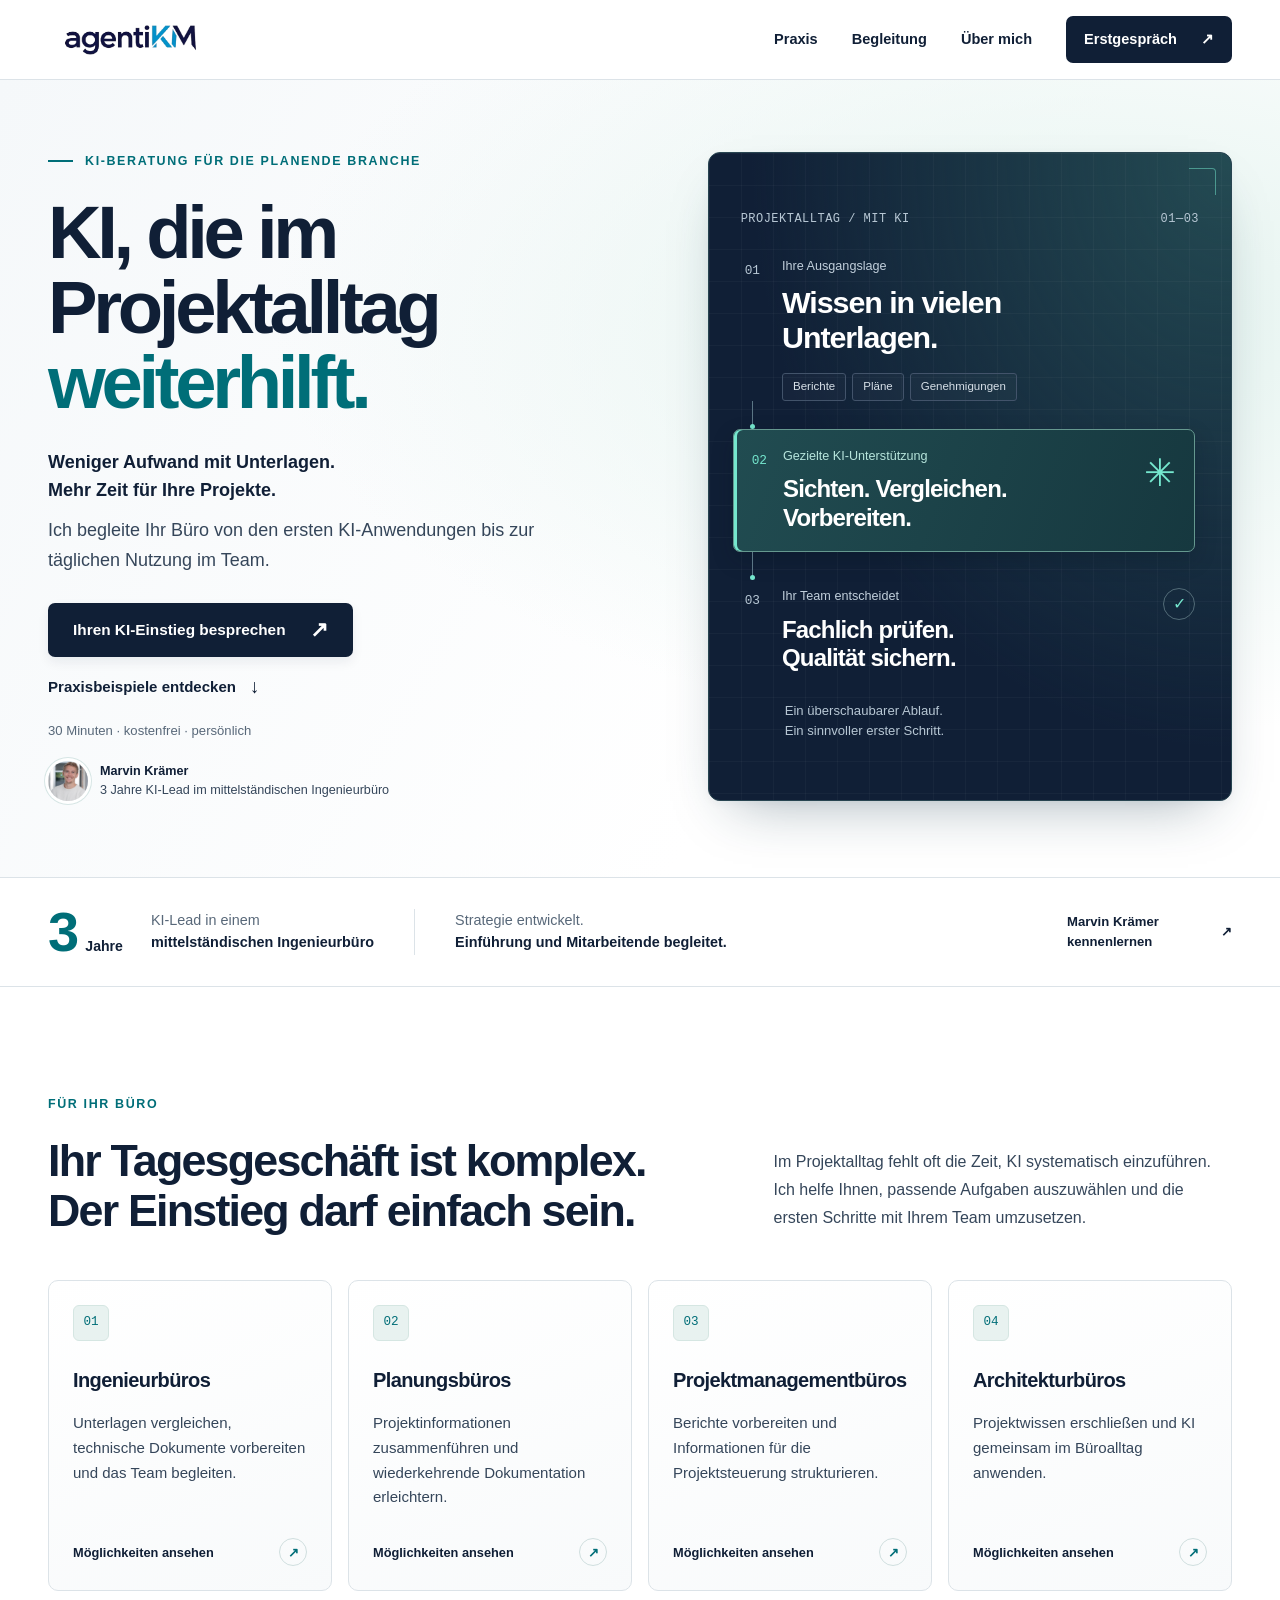
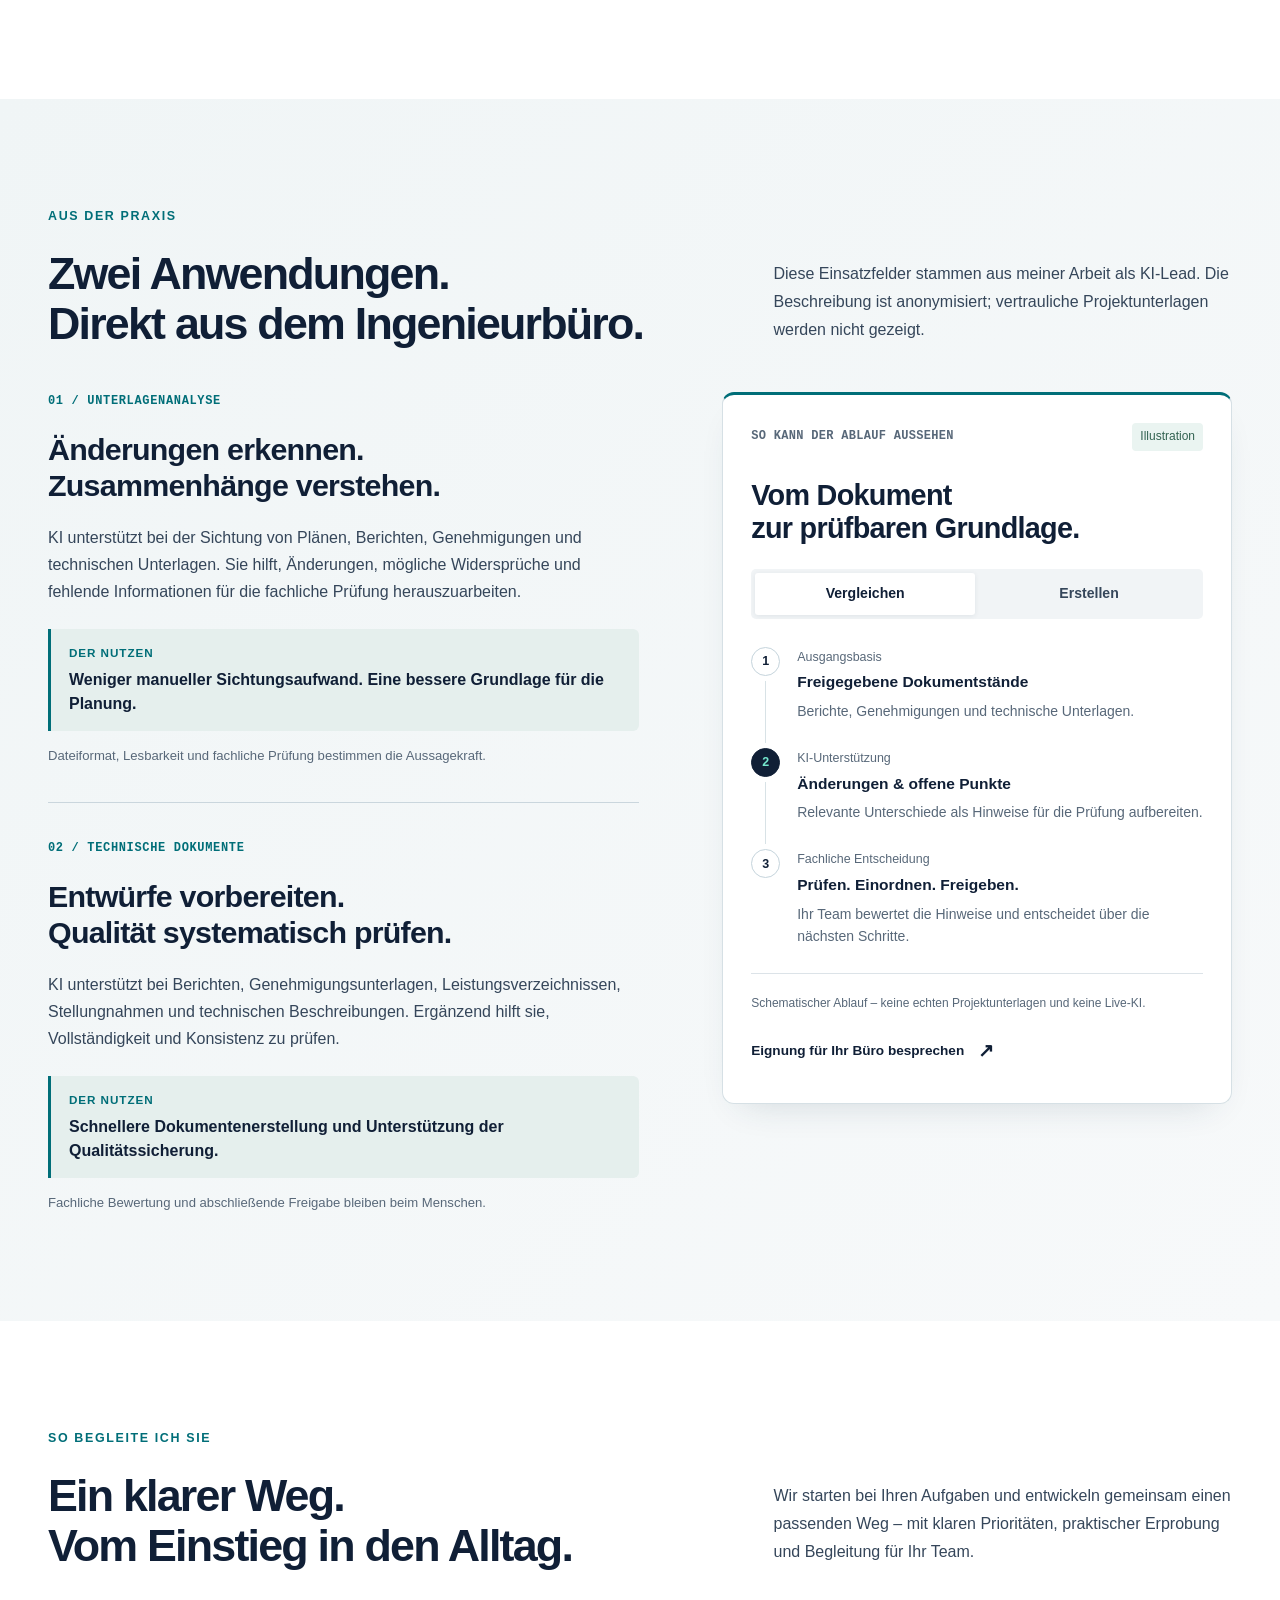
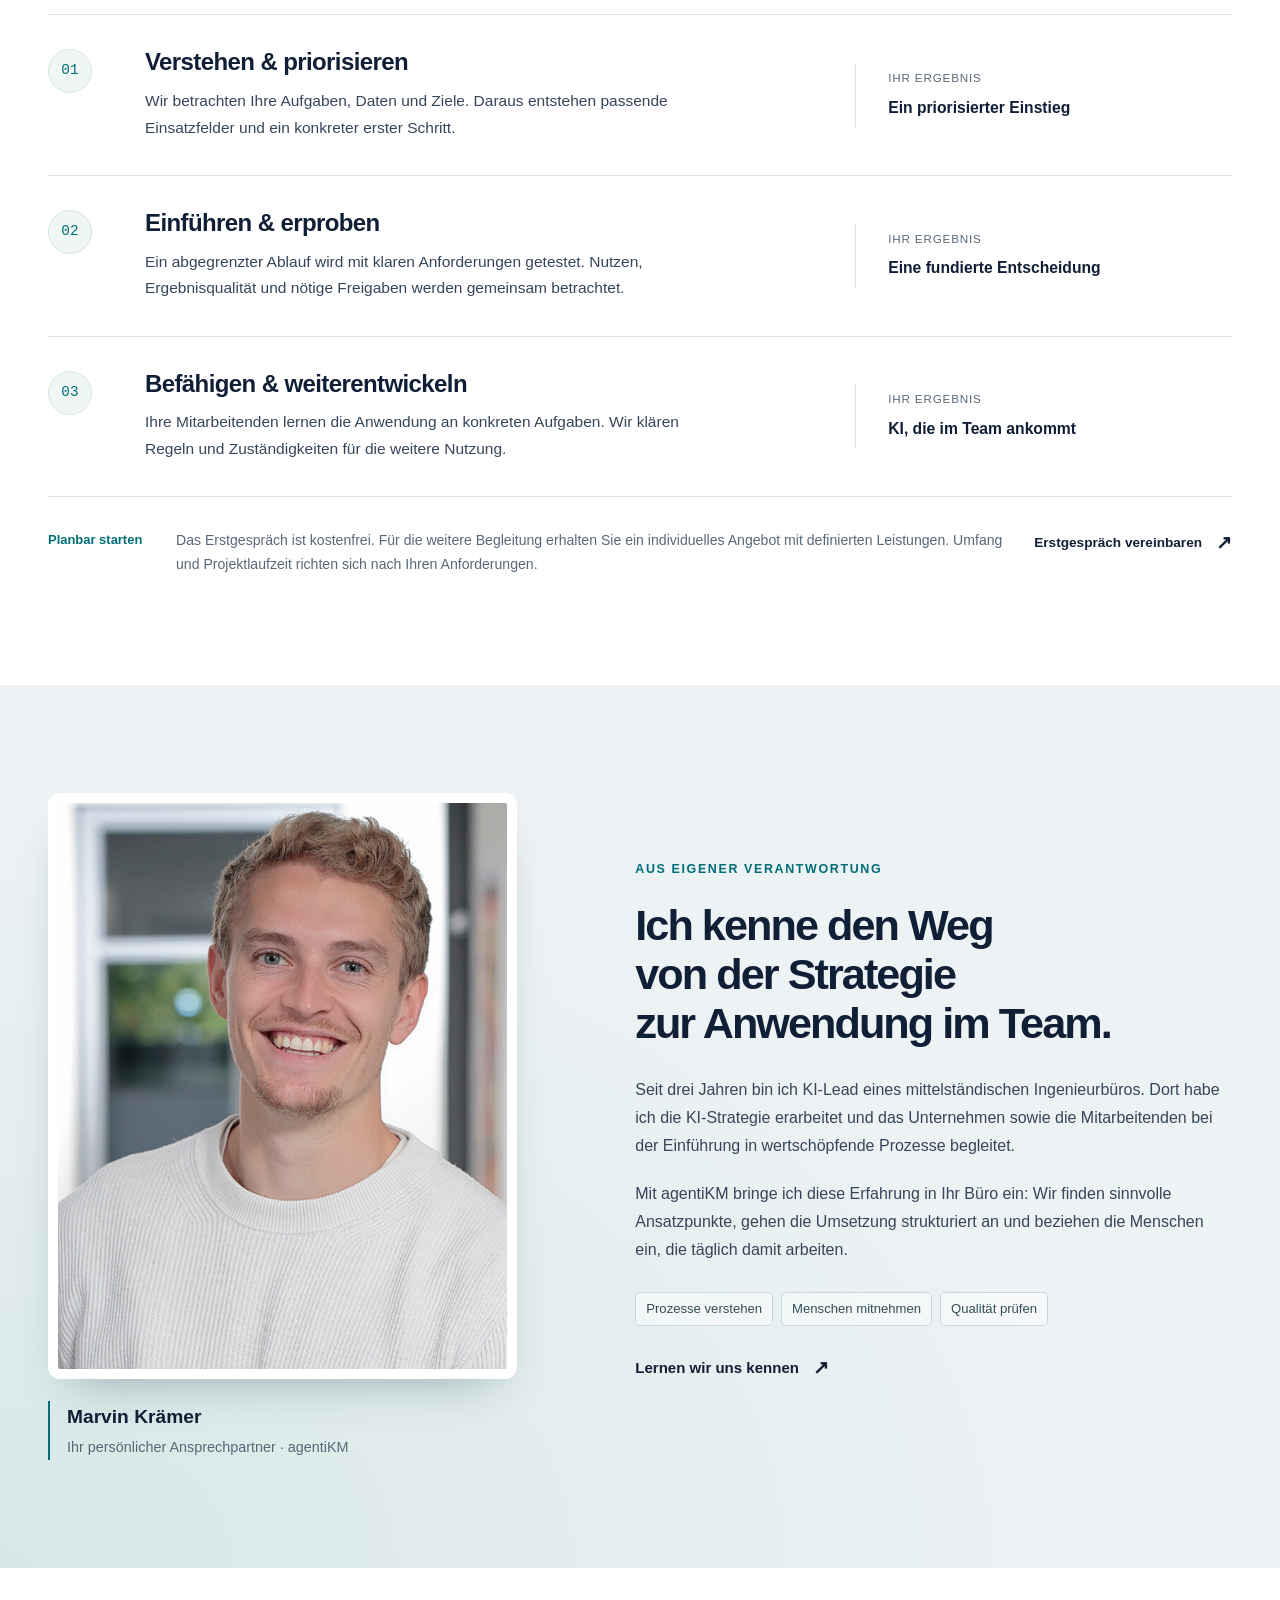
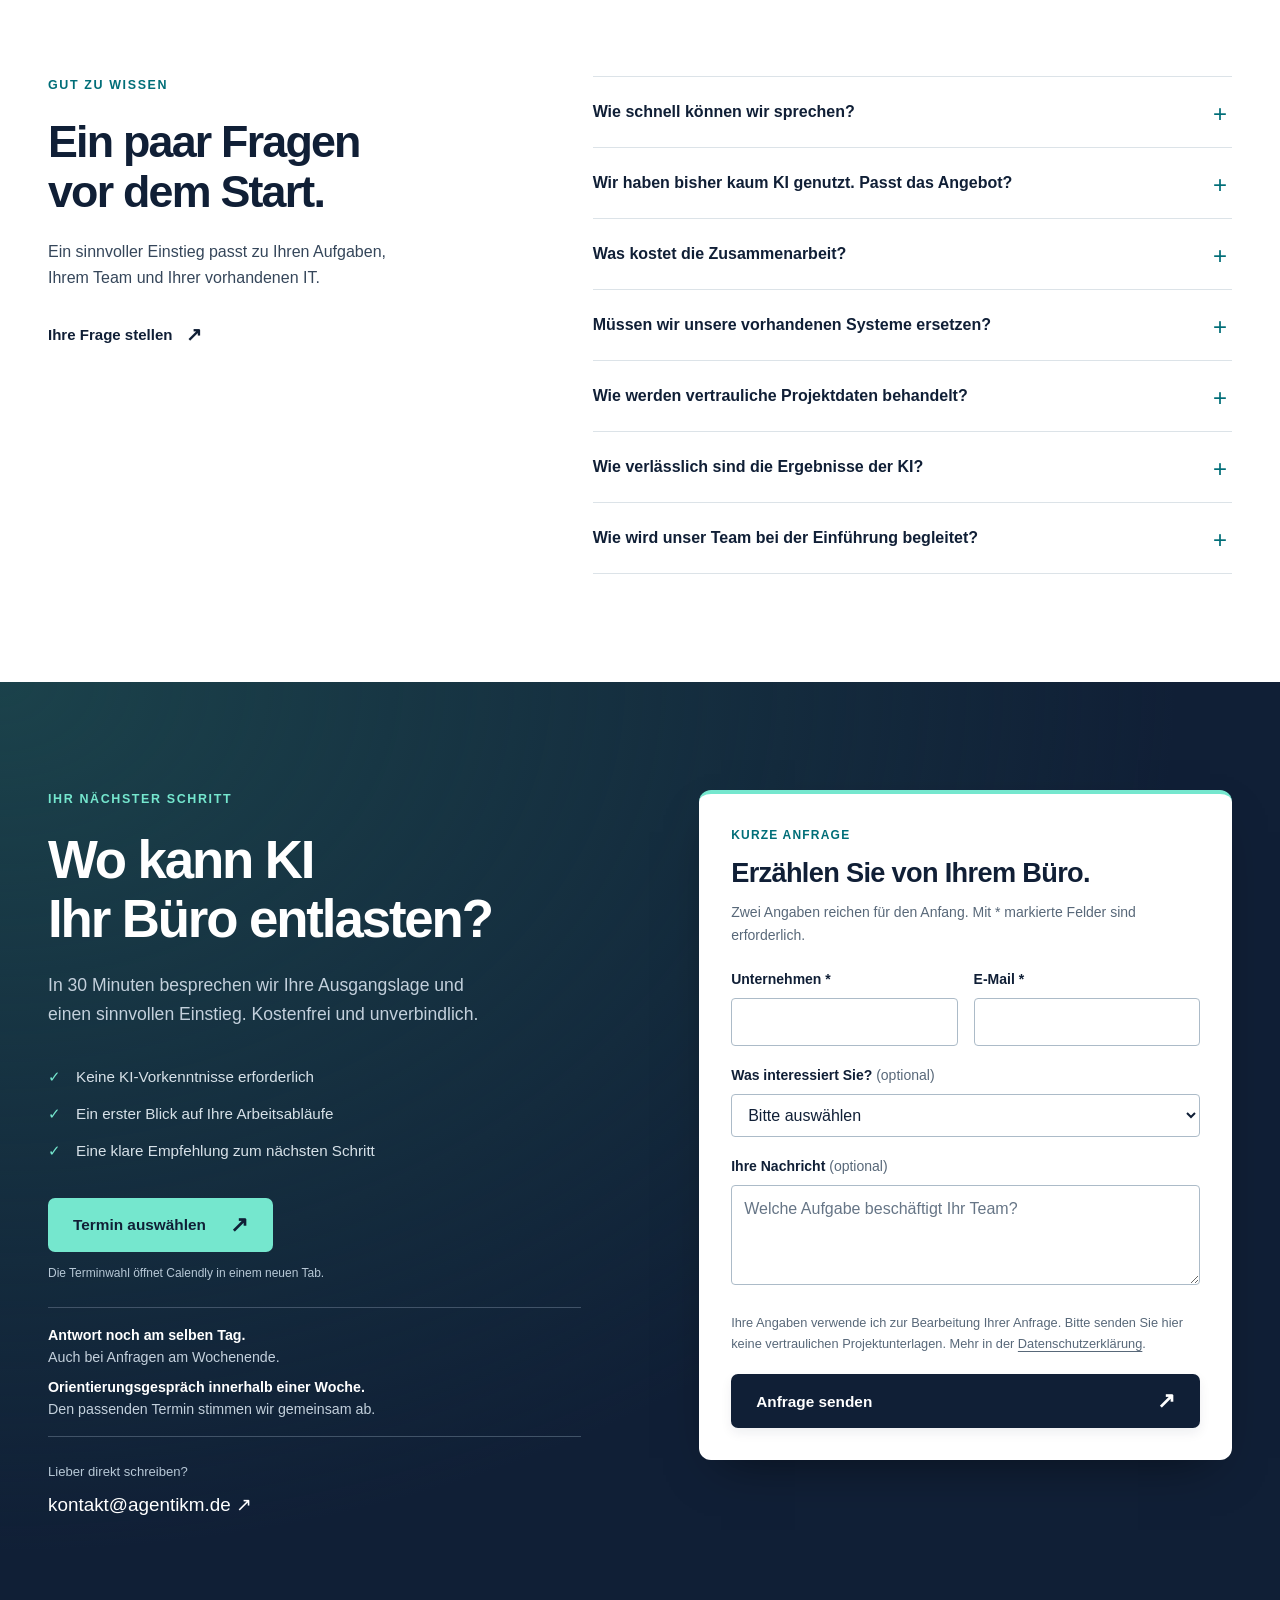
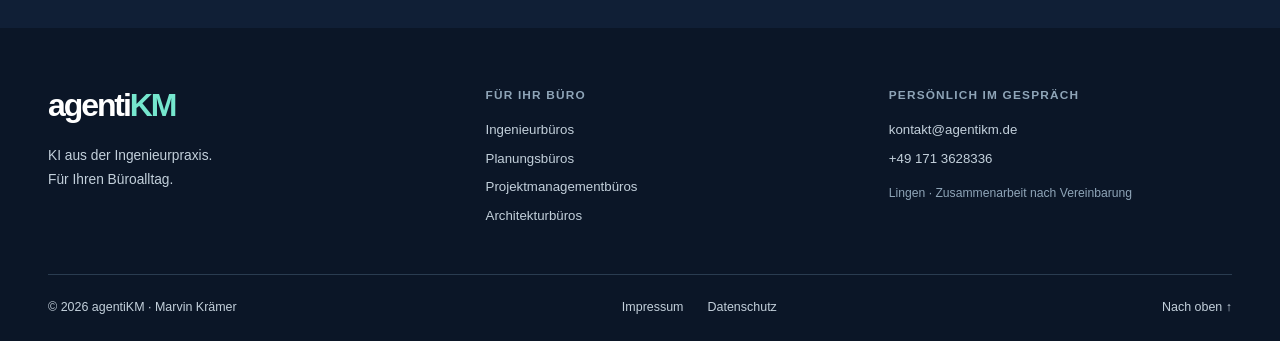
==== commit fb2934a4: "Restore complete homepage hero from verified local source" ====
--- a/Website/index.html
+++ b/Website/index.html
@@ -9,7 +9,10 @@
 <a class="brand" href="./index.html" aria-label="agentiKM – Startseite"><img src="./assets/images/logo-agentikm.png" alt="agentiKM" width="165" height="44"></a>
 <button class="menu-toggle" aria-expanded="false" aria-controls="main-nav"><span>Menü</span><span class="menu-bars" aria-hidden="true"></span></button>
 <nav id="main-nav" class="main-nav" aria-label="Hauptnavigation"><a href="#praxis">Praxis</a><a href="#begleitung">Begleitung</a><a href="#ueber-mich">Über mich</a><a class="nav-contact" href="#kontakt">Erstgespräch <span aria-hidden="true">↗</span></a></nav>
-</div></header><main id="main"><section class="hero"><div class="container hero-grid"><div class="hero-copy"><p class="eyebrow">KI-Beratung für die planende Branche</p><h1>KI, die im <br>Projektalltag <br><span>weiterhilft.</span></h1><p class="hero-lead"><strong>Weniger Aufwand mit Unterlagen. <br>Mehr Zeit für Ihre Projekte.</strong> Ich begleite Ihr Büro von den ersten KI-Anwendungen bis zur täglichen Nutzung im Team.</p><div class="hero-actions"><a class="button button-dark" href="#kontakt">Ihren KI-Einstieg besprechen <span aria-hidden="true">↗</span></a><a class="text-link" href="#praxis">Praxisbeispiele entdecken <span aria-hidden="true">↓</span></a></div><p class="hero-note">30 Minuten · kostenfrei · persönlich</p><a class="hero-author" href="#ueber-mich"><iience" id="fuer-ihr-buero"><div class="container"><div class="section-heading"><div><p class="eyebrow">Für Ihr Büro</p><h2>Ihr Tagesgeschäft ist komplex. <br>Der Einstieg darf einfach sein.</h2></div><p>Im Projektalltag fehlt oft die Zeit, KI systematisch einzuführen. Ich helfe Ihnen, passende Aufgaben auszuwählen und die ersten Schritte mit Ihrem Team umzusetzen.</p></div><div class="sector-grid"><a class="sector-card" href="./ki-ingenieurbuero.html"><span class="sector-no">01</span><h3>Ingenieurbüros</h3><p>Unterlagen vergleichen, technische Dokumente vorbereiten und das Team begleiten.</p><span class="sector-link">Möglichkeiten ansehen <span aria-hidden="true">↗</span></span></a><a class="sector-card" href="./ki-planungsbuero.html"><span class="sector-no">02</span><h3>Planungsbüros</h3><p>Projektinformationen zusammenführen und wiederkehrende Dokumentation erleichtern.</p><span class="sector-link">Möglichkeiten ansehen <span aria-hidden="true">↗</span></span></a><a class="sector-card" href="./ki-projektmanagement.html"><span class="sector-no">03</span><h3>Projektmanagement&shy;büros</h3><p>Berichte vorbereiten und Informationen für die Projektsteuerung strukturieren.</p><span class="sector-link">Möglichkeiten ansehen <span aria-hidden="true">↗</span></span></a><a class="sector-card" href="./ki-architekturbuero.html"><span class="sector-no">04</span><h3>Architekturbüros</h3><p>Projektwissen erschließen und KI gemeinsam im Büroalltag anwenden.</p><span class="sector-link">Möglichkeiten ansehen <span aria-hidden="true">↗</span></span></a></div></div></section>
+</div></header><main id="main"><section class="hero"><div class="container hero-grid"><div class="hero-copy"><p class="eyebrow">KI-Beratung für die planende Branche</p><h1>KI, die im <br>Projektalltag <br><span>weiterhilft.</span></h1><p class="hero-lead"><strong>Weniger Aufwand mit Unterlagen. <br>Mehr Zeit für Ihre Projekte.</strong> Ich begleite Ihr Büro von den ersten KI-Anwendungen bis zur täglichen Nutzung im Team.</p><div class="hero-actions"><a class="button button-dark" href="#kontakt">Ihren KI-Einstieg besprechen <span aria-hidden="true">↗</span></a><a class="text-link" href="#praxis">Praxisbeispiele entdecken <span aria-hidden="true">↓</span></a></div><p class="hero-note">30 Minuten · kostenfrei · persönlich</p><a class="hero-author" href="#ueber-mich"><img src="./assets/images/marvin-kraemer.jpg" alt="" width="40" height="40"><span><strong>Marvin Krämer</strong>3 Jahre KI-Lead im mittelständischen Ingenieurbüro</span></a></div>
+<div class="hero-visual"><div class="visual-topline"><span>PROJEKTALLTAG / MIT KI</span><span aria-hidden="true">01—03</span></div><div class="hero-diagram"><div class="diagram-source"><span class="diagram-index">01</span><div><p>Ihre Ausgangslage</p><h2>Wissen in vielen <br>Unterlagen.</h2><div class="document-tags"><span>Berichte</span><span>Pläne</span><span>Genehmigungen</span></div></div></div><div class="diagram-connector" aria-hidden="true"></div><div class="diagram-engine"><span class="diagram-index">02</span><div><p>Gezielte KI-Unterstützung</p><h3>Sichten. Vergleichen. <br>Vorbereiten.</h3></div><span class="engine-mark" aria-hidden="true">✳</span></div><div class="diagram-connector" aria-hidden="true"></div><div class="diagram-result"><span class="diagram-index">03</span><div><p>Ihr Team entscheidet</p><h3>Fachlich prüfen. <br>Qualität sichern.</h3></div><span class="result-check" aria-hidden="true">✓</span></div></div><p class="visual-caption">Ein überschaubarer Ablauf. <br>Ein sinnvoller erster Schritt.</p></div></div></section>
+<section class="experience-bar" aria-label="Erfahrung"><div class="container experience-inner"><div class="experience-number">3<span>Jahre</span></div><p>KI-Lead in einem <br><strong>mittelständischen Ingenieurbüro</strong></p><div class="experience-divider"></div><p>Strategie entwickelt. <br><strong>Einführung und Mitarbeitende begleitet.</strong></p><a href="#ueber-mich">Marvin Krämer kennenlernen <span aria-hidden="true">↗</span></a></div></section>
+<section class="section audience" id="fuer-ihr-buero"><div class="container"><div class="section-heading"><div><p class="eyebrow">Für Ihr Büro</p><h2>Ihr Tagesgeschäft ist komplex. <br>Der Einstieg darf einfach sein.</h2></div><p>Im Projektalltag fehlt oft die Zeit, KI systematisch einzuführen. Ich helfe Ihnen, passende Aufgaben auszuwählen und die ersten Schritte mit Ihrem Team umzusetzen.</p></div><div class="sector-grid"><a class="sector-card" href="./ki-ingenieurbuero.html"><span class="sector-no">01</span><h3>Ingenieurbüros</h3><p>Unterlagen vergleichen, technische Dokumente vorbereiten und das Team begleiten.</p><span class="sector-link">Möglichkeiten ansehen <span aria-hidden="true">↗</span></span></a><a class="sector-card" href="./ki-planungsbuero.html"><span class="sector-no">02</span><h3>Planungsbüros</h3><p>Projektinformationen zusammenführen und wiederkehrende Dokumentation erleichtern.</p><span class="sector-link">Möglichkeiten ansehen <span aria-hidden="true">↗</span></span></a><a class="sector-card" href="./ki-projektmanagement.html"><span class="sector-no">03</span><h3>Projektmanagement&shy;büros</h3><p>Berichte vorbereiten und Informationen für die Projektsteuerung strukturieren.</p><span class="sector-link">Möglichkeiten ansehen <span aria-hidden="true">↗</span></span></a><a class="sector-card" href="./ki-architekturbuero.html"><span class="sector-no">04</span><h3>Architekturbüros</h3><p>Projektwissen erschließen und KI gemeinsam im Büroalltag anwenden.</p><span class="sector-link">Möglichkeiten ansehen <span aria-hidden="true">↗</span></span></a></div></div></section>
 <section class="section practice" id="praxis"><div class="container"><div class="section-heading"><div><p class="eyebrow">Aus der Praxis</p><h2>Zwei Anwendungen. <br>Direkt aus dem Ingenieurbüro.</h2></div><p>Diese Einsatzfelder stammen aus meiner Arbeit als KI-Lead. Die Beschreibung ist anonymisiert; vertrauliche Projektunterlagen werden nicht gezeigt.</p></div>
 <div class="case-layout"><div class="case-list"><article class="case-card" id="unterlagenanalyse"><span class="case-number">01 / UNTERLAGENANALYSE</span><h3>Änderungen erkennen. <br>Zusammenhänge verstehen.</h3><p>KI unterstützt bei der Sichtung von Plänen, Berichten, Genehmigungen und technischen Unterlagen. Sie hilft, Änderungen, mögliche Widersprüche und fehlende Informationen für die fachliche Prüfung herauszuarbeiten.</p><div class="case-outcome"><span>Der Nutzen</span><strong>Weniger manueller Sichtungsaufwand. Eine bessere Grundlage für die Planung.</strong></div><p class="case-limit">Dateiformat, Lesbarkeit und fachliche Prüfung bestimmen die Aussagekraft.</p></article>
 <article class="case-card" id="dokumentenerstellung"><span class="case-number">02 / TECHNISCHE DOKUMENTE</span><h3>Entwürfe vorbereiten. <br>Qualität systematisch prüfen.</h3><p>KI unterstützt bei Berichten, Genehmigungsunterlagen, Leistungsverzeichnissen, Stellungnahmen und technischen Beschreibungen. Ergänzend hilft sie, Vollständigkeit und Konsistenz zu prüfen.</p><div class="case-outcome"><span>Der Nutzen</span><strong>Schnellere Dokumentenerstellung und Unterstützung der Qualitätssicherung.</strong></div><p class="case-limit">Fachliche Bewertung und abschließende Freigabe bleiben beim Menschen.</p></article></div>
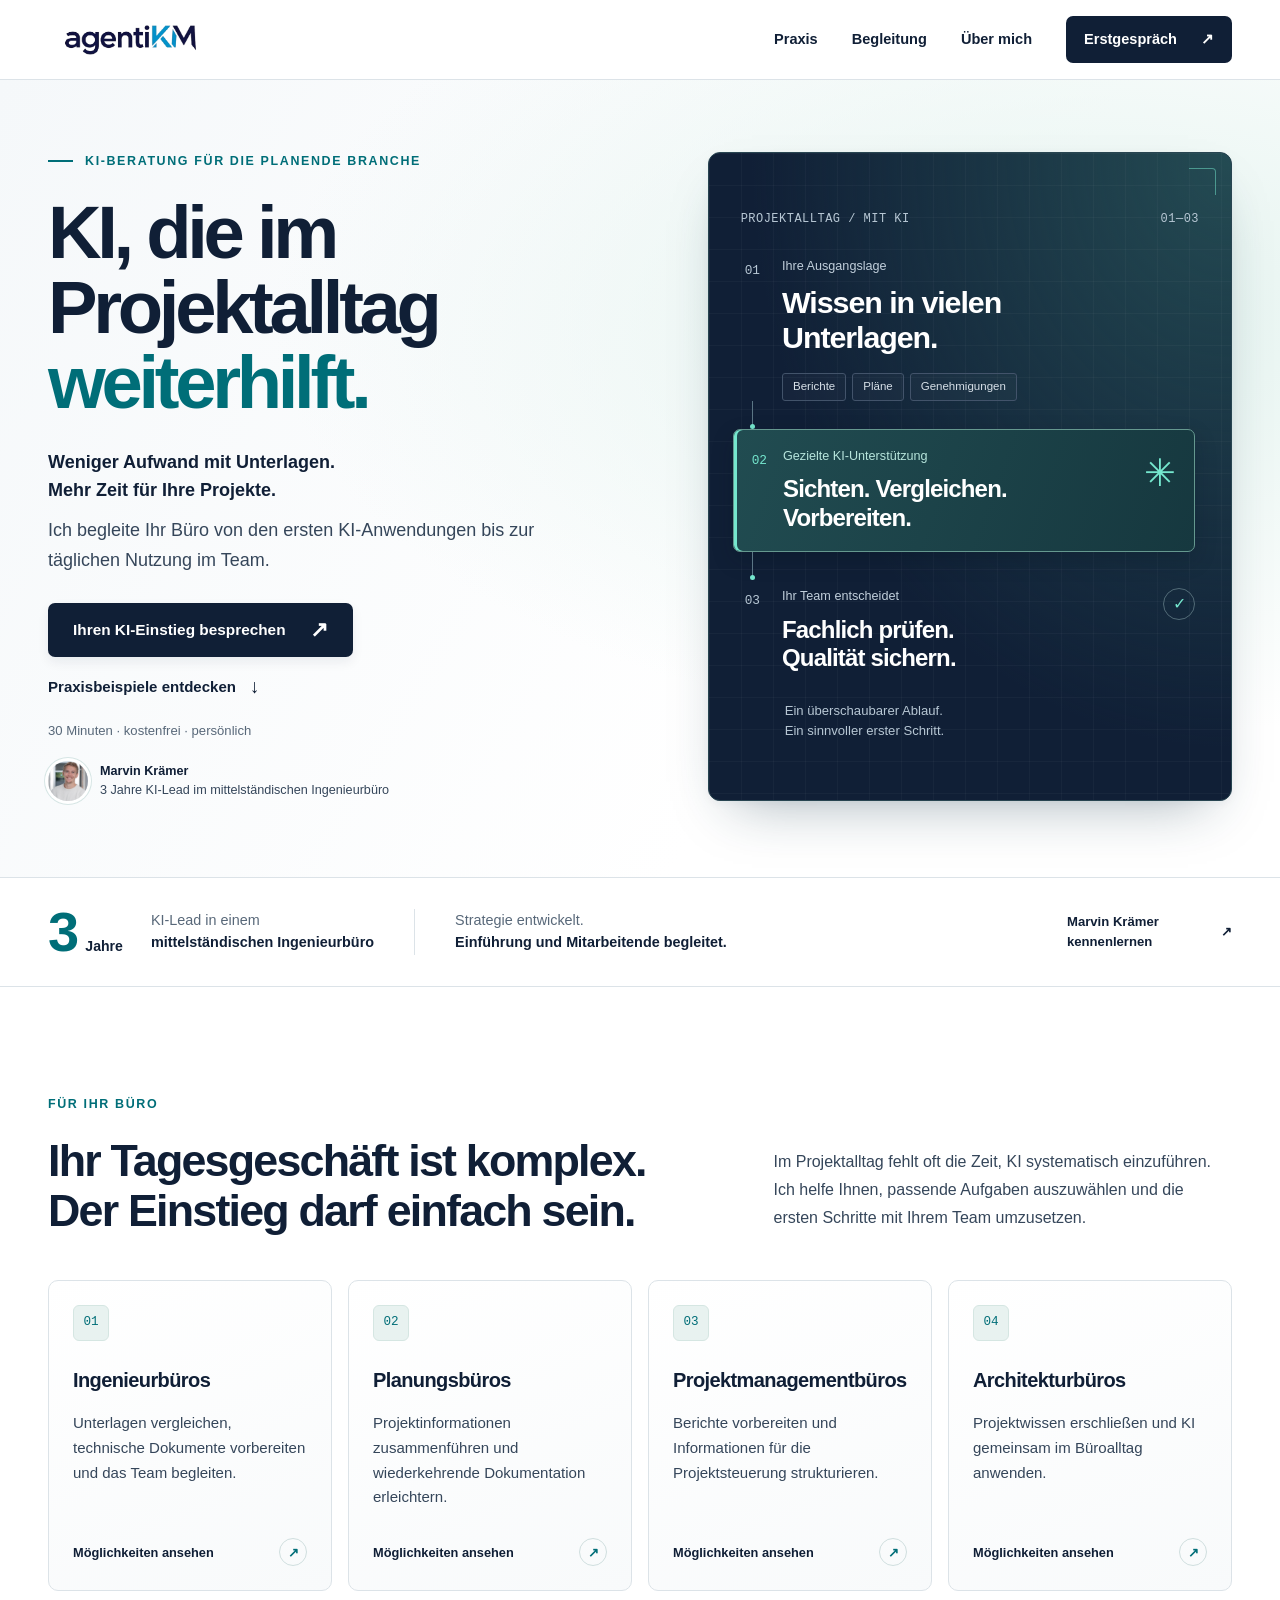
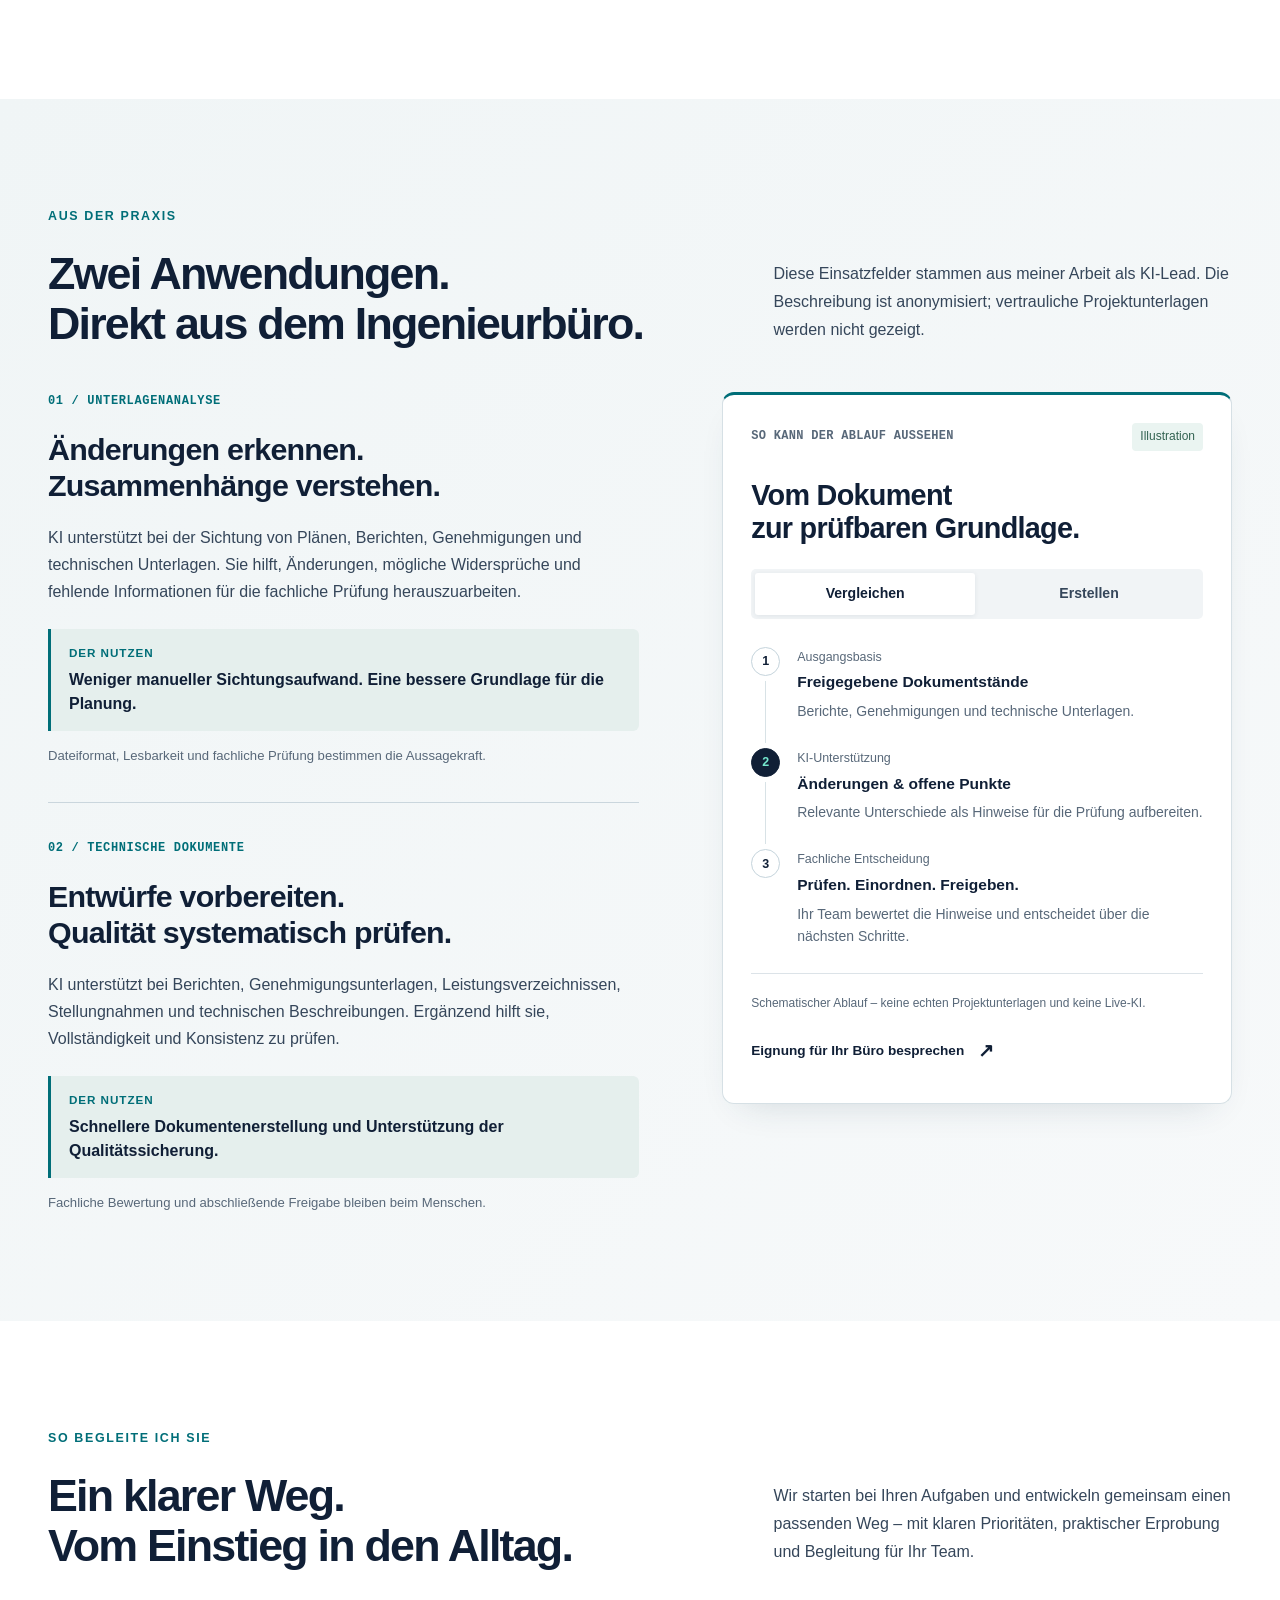
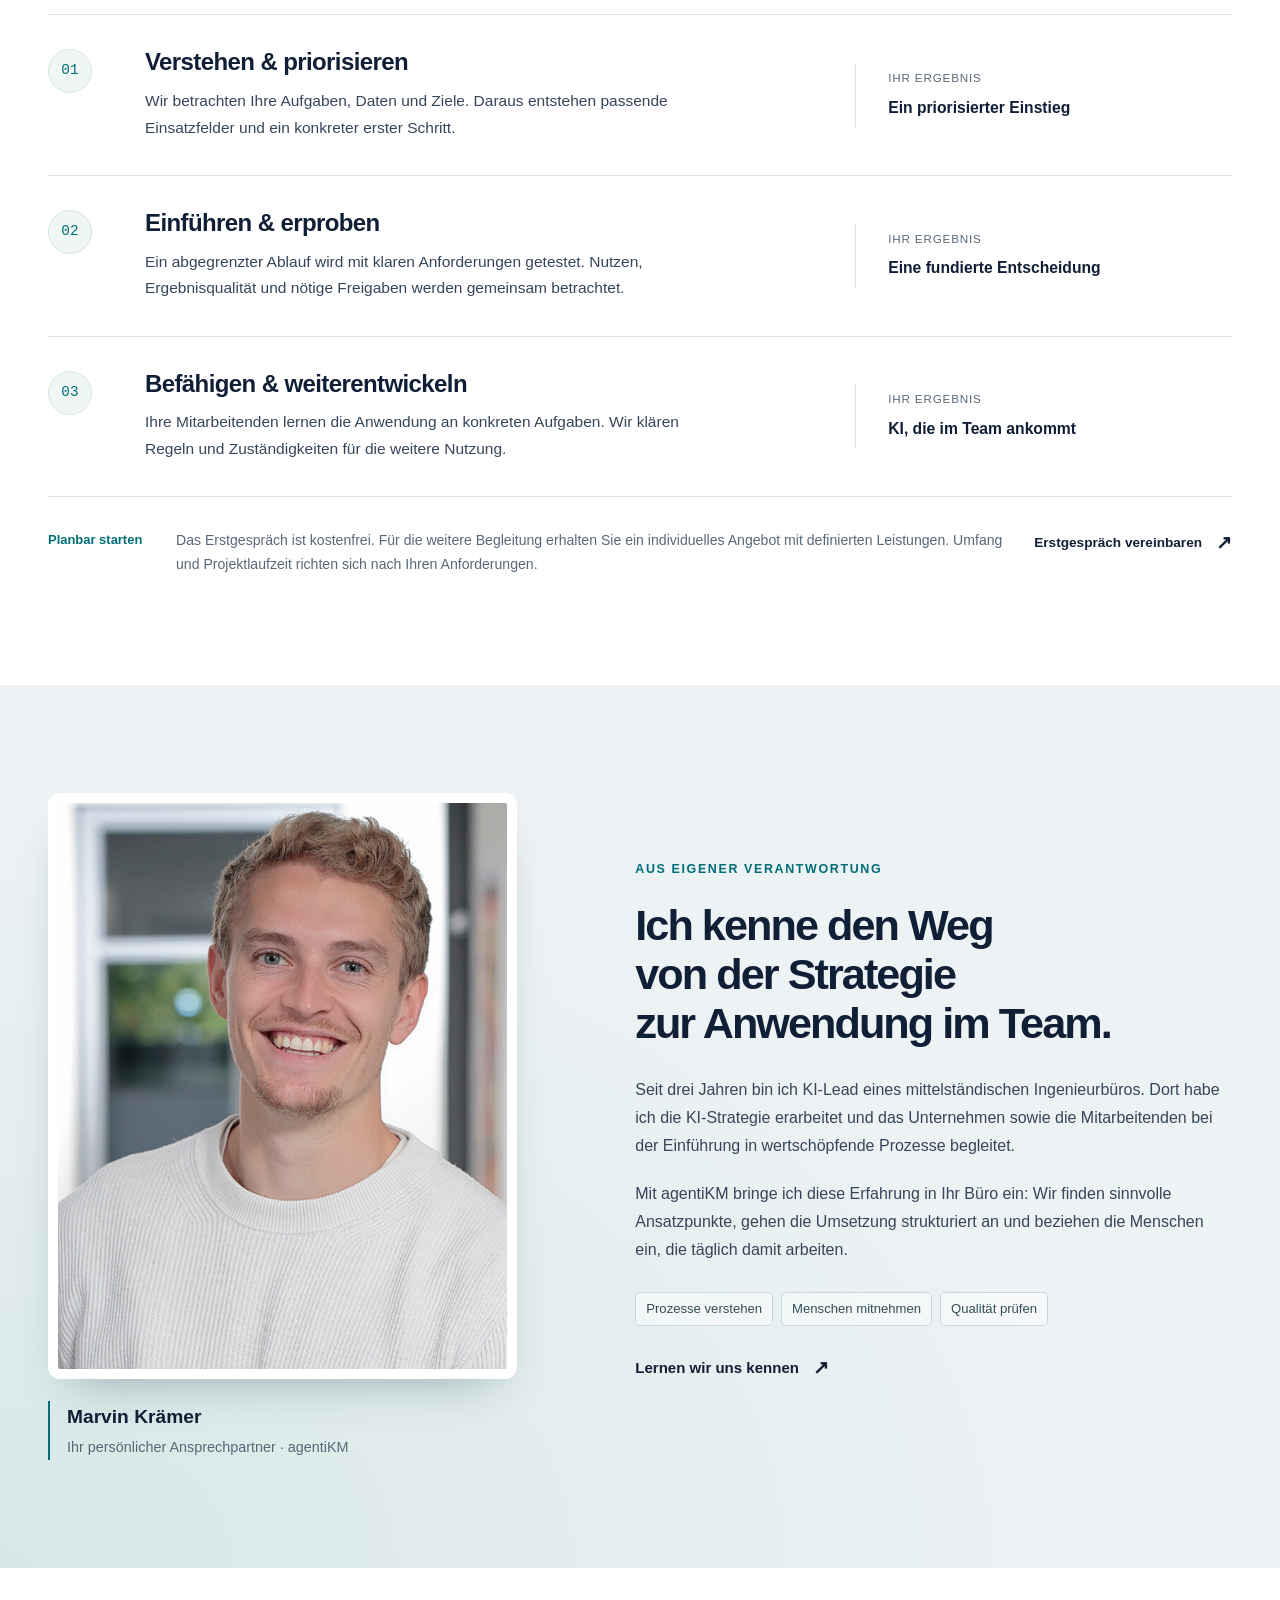
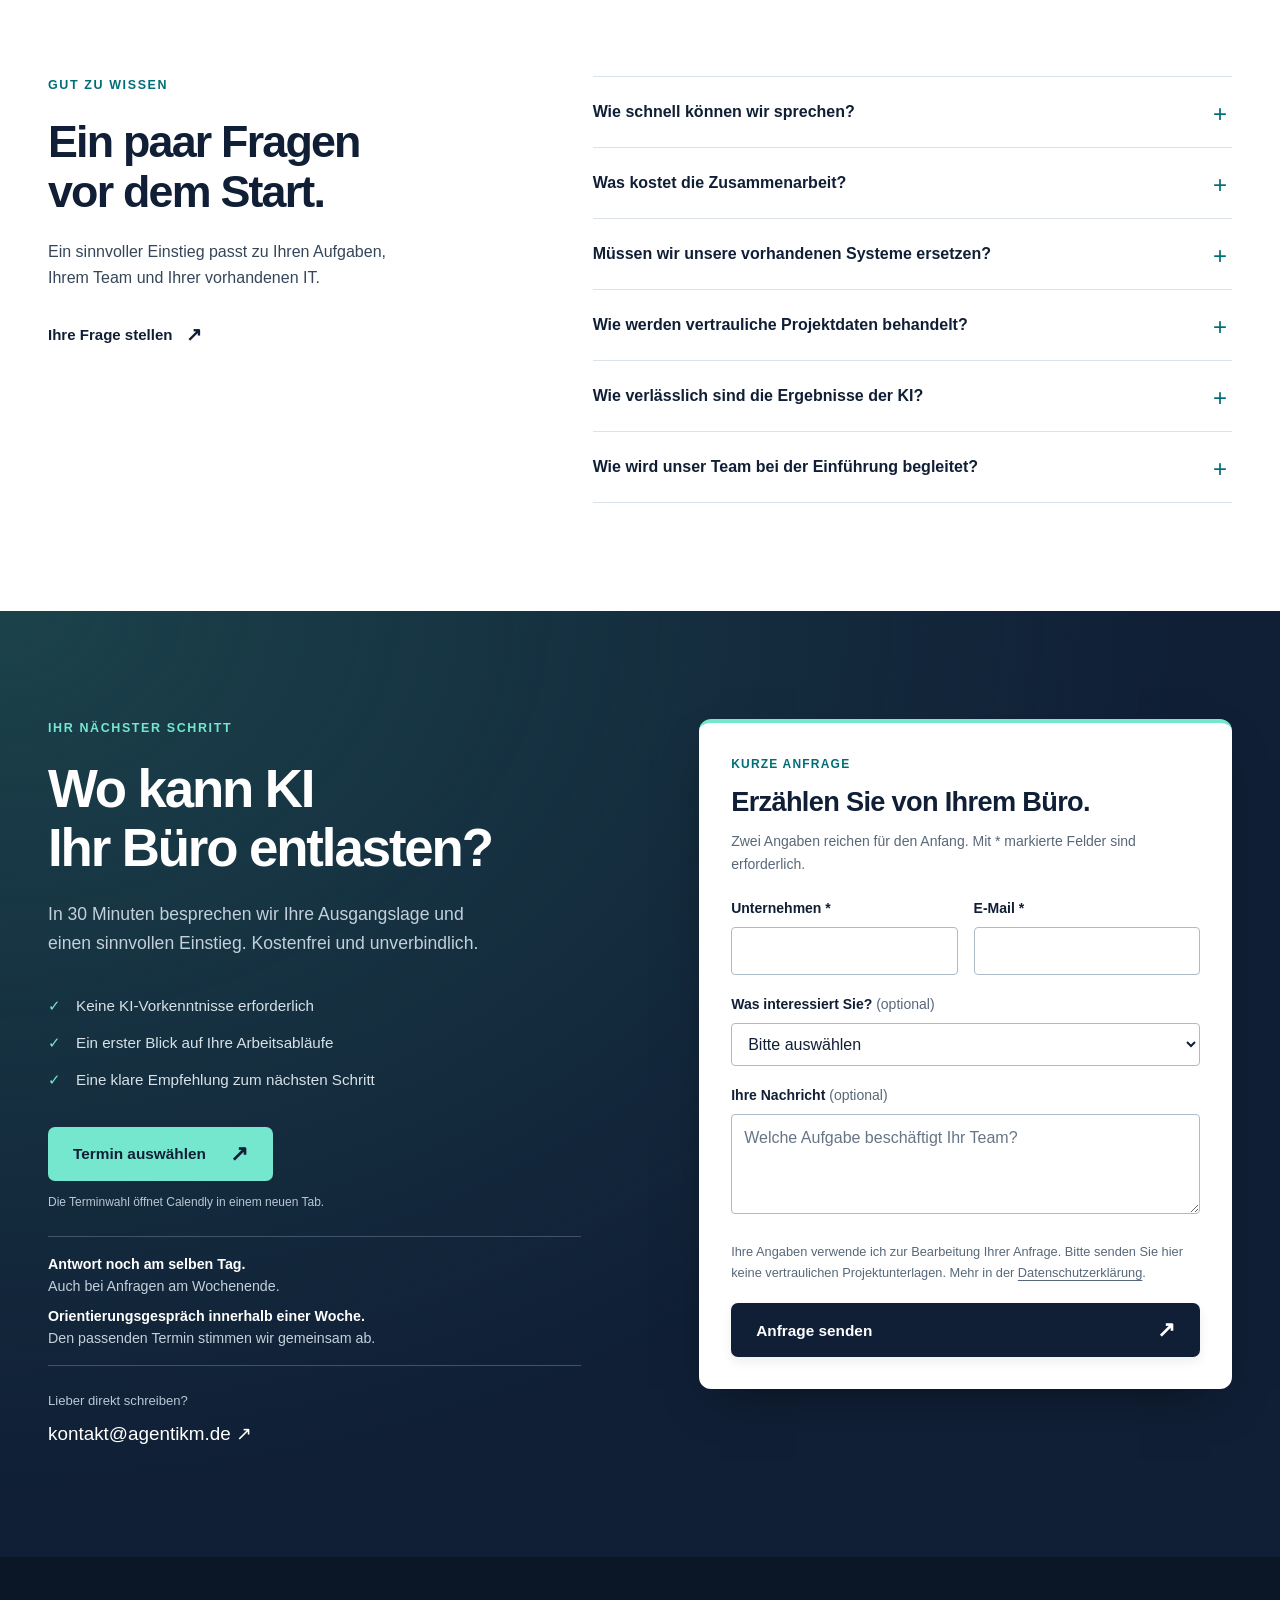
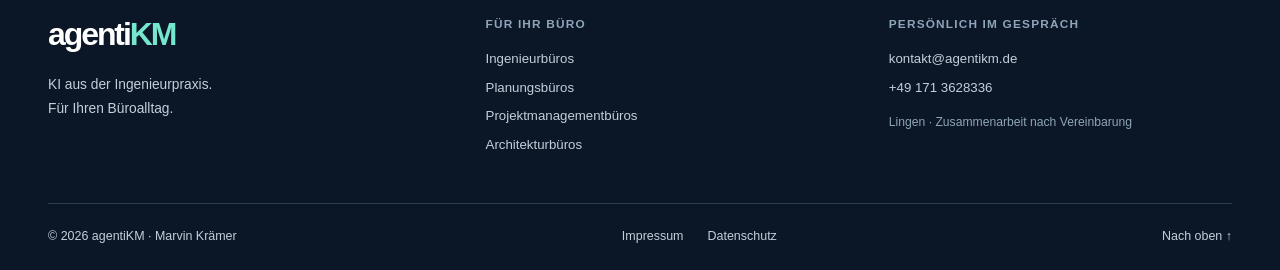
==== commit b8c69d5f: "Remove FAQ about offices with little prior AI use" ====
--- a/Website/index.html
+++ b/Website/index.html
@@ -19,6 +19,6 @@
 <aside class="workflow-demo" aria-labelledby="workflow-title"><div class="demo-heading"><span class="diagram-label">So kann der Ablauf aussehen</span><span class="demo-badge">Illustration</span></div><h3 id="workflow-title">Vom Dokument <br>zur prüfbaren Grundlage.</h3><div class="demo-switch" hidden><button type="button" class="active" aria-pressed="true" data-demo="compare">Vergleichen</button><button type="button" aria-pressed="false" data-demo="create">Erstellen</button></div><div class="workflow-stages"><div class="workflow-stage"><span class="stage-marker">1</span><div><span class="stage-label">Ausgangsbasis</span><strong data-demo-input>Freigegebene Dokumentstände</strong><p data-demo-input-text>Berichte, Genehmigungen und technische Unterlagen.</p></div></div><div class="workflow-stage"><span class="stage-marker accent">2</span><div><span class="stage-label">KI-Unterstützung</span><strong data-demo-process>Änderungen & offene Punkte</strong><p data-demo-process-text>Relevante Unterschiede als Hinweise für die Prüfung aufbereiten.</p></div></div><div class="workflow-stage"><span class="stage-marker">3</span><div><span class="stage-label">Fachliche Entscheidung</span><strong data-demo-output>Prüfen. Einordnen. Freigeben.</strong><p data-demo-output-text>Ihr Team bewertet die Hinweise und entscheidet über die nächsten Schritte.</p></div></div></div><div class="demo-note">Schematischer Ablauf – keine echten Projektunterlagen und keine Live-KI.</div><a class="text-link" href="#kontakt">Eignung für Ihr Büro besprechen <span aria-hidden="true">↗</span></a></aside></div></div></section>
 <section class="section approach" id="begleitung"><div class="container"><div class="section-heading"><div><p class="eyebrow">So begleite ich Sie</p><h2>Ein klarer Weg. <br>Vom Einstieg in den Alltag.</h2></div><p>Wir starten bei Ihren Aufgaben und entwickeln gemeinsam einen passenden Weg – mit klaren Prioritäten, praktischer Erprobung und Begleitung für Ihr Team.</p></div><ol class="approach-list"><li><span class="approach-no">01</span><div><h3>Verstehen & priorisieren</h3><p>Wir betrachten Ihre Aufgaben, Daten und Ziele. Daraus entstehen passende Einsatzfelder und ein konkreter erster Schritt.</p></div><div class="deliverable"><span>Ihr Ergebnis</span><strong>Ein priorisierter Einstieg</strong></div></li><li><span class="approach-no">02</span><div><h3>Einführen & erproben</h3><p>Ein abgegrenzter Ablauf wird mit klaren Anforderungen getestet. Nutzen, Ergebnisqualität und nötige Freigaben werden gemeinsam betrachtet.</p></div><div class="deliverable"><span>Ihr Ergebnis</span><strong>Eine fundierte Entscheidung</strong></div></li><li><span class="approach-no">03</span><div><h3>Befähigen & weiterentwickeln</h3><p>Ihre Mitarbeitenden lernen die Anwendung an konkreten Aufgaben. Wir klären Regeln und Zuständigkeiten für die weitere Nutzung.</p></div><div class="deliverable"><span>Ihr Ergebnis</span><strong>KI, die im Team ankommt</strong></div></li></ol><div class="scope-note"><span>Planbar starten</span><p>Das Erstgespräch ist kostenfrei. Für die weitere Begleitung erhalten Sie ein individuelles Angebot mit definierten Leistungen. Umfang und Projektlaufzeit richten sich nach Ihren Anforderungen.</p><a class="text-link" href="#kontakt">Erstgespräch vereinbaren <span aria-hidden="true">↗</span></a></div></div></section>
 <section class="section founder" id="ueber-mich"><div class="container founder-grid"><div class="founder-photo"><img class="founder-portrait" src="./assets/images/marvin-kraemer.jpg" alt="Marvin Krämer, Ihr Ansprechpartner bei agentiKM" width="800" height="800" loading="lazy"><div class="portrait-caption"><strong>Marvin Krämer</strong><p>Ihr persönlicher Ansprechpartner · agentiKM</p></div></div><div class="founder-story"><p class="eyebrow">Aus eigener Verantwortung</p><h3>Ich kenne den Weg <br>von der Strategie <br>zur Anwendung im Team.</h3><p>Seit drei Jahren bin ich KI-Lead eines mittelständischen Ingenieurbüros. Dort habe ich die KI-Strategie erarbeitet und das Unternehmen sowie die Mitarbeitenden bei der Einführung in wertschöpfende Prozesse begleitet.</p><p>Mit agentiKM bringe ich diese Erfahrung in Ihr Büro ein: Wir finden sinnvolle Ansatzpunkte, gehen die Umsetzung strukturiert an und beziehen die Menschen ein, die täglich damit arbeiten.</p><div class="founder-principles"><span>Prozesse verstehen</span><span>Menschen mitnehmen</span><span>Qualität prüfen</span></div><a class="text-link" href="#kontakt">Lernen wir uns kennen <span aria-hidden="true">↗</span></a></div></div></section>
-<section class="section questions" id="fragen"><div class="container faq-grid"><div><p class="eyebrow">Gut zu wissen</p><h2>Ein paar Fragen <br>vor dem Start.</h2><p>Ein sinnvoller Einstieg passt zu Ihren Aufgaben, Ihrem Team und Ihrer vorhandenen IT.</p><a class="text-link" href="mailto:kontakt@agentikm.de">Ihre Frage stellen <span aria-hidden="true">↗</span></a></div><div class="faq-list"><details><summary>Wie schnell können wir sprechen?</summary><p>Sie erhalten noch am Tag Ihrer Anfrage eine Rückmeldung, auch am Wochenende. Ein erstes Orientierungsgespräch ist spätestens innerhalb einer Woche nach Ihrer Anfrage möglich. Die Laufzeit eines anschließenden Projekts vereinbaren wir passend zum Umfang.</p></details><details><summary>Wir haben bisher kaum KI genutzt. Passt das Angebot?</summary><p>Ja. Ich begleite ausdrücklich Büros ohne eigene KI-Experten. Im Erstgespräch besprechen wir Ihre Ausgangslage. Sie müssen noch kein Werkzeug ausgewählt und keinen konkreten KI-Anwendungsfall vorbereitet haben.</p></details><details><summary>Was kostet die Zusammenarbeit?</summary><p>Das 30-minütige Erstgespräch ist kostenfrei und unverbindlich. Anschließend erhalten Sie bei passendem Bedarf ein individuelles Angebot. Darin werden Leistungen, Mitwirkung und gegebenenfalls zusätzliche Lizenz- oder Betriebskosten abgegrenzt.</p></details><details><summary>Müssen wir unsere vorhandenen Systeme ersetzen?</summary><p>Wir prüfen zunächst, welche Daten und Systeme bereits vorhanden sind. Ob zusätzliche Werkzeuge oder Schnittstellen nötig sind, hängt vom ausgewählten Ablauf ab und wird vor der Umsetzung geklärt.</p></details><details><summary>Wie werden vertrauliche Projektdaten behandelt?</summary><p>Vor dem Einsatz klären wir, welche Daten genutzt werden dürfen, wer Zugriff erhält und welche Dienste geeignet sind. Dazu stimmen wir uns bei Bedarf mit Ihrer IT und Ihren Datenschutzverantwortlichen ab. Für das Erstgespräch sind keine vertraulichen Unterlagen erforderlich.</p></details><details><summary>Wie verlässlich sind die Ergebnisse der KI?</summary><p>KI kann Informationen übersehen oder falsch einordnen. Deshalb gehören fachliche Prüfung, Quellenbezug und klare Freigaben zum Ablauf. Die Eignung wird an der konkreten Aufgabe geprüft; eine fehlerfreie automatische Bearbeitung wird nicht versprochen.</p></details><details><summary>Wie wird unser Team bei der Einführung begleitet?</summary><p>Die Einführung wird mit den beteiligten Mitarbeitenden geplant. Praktische Anwendung an Ihren Aufgaben, verständliche Regeln und geklärte Zuständigkeiten helfen dabei, KI im Arbeitsalltag zu nutzen. Den konkreten Umfang vereinbaren wir im Angebot.</p></details></div></div></section>
+<section class="section questions" id="fragen"><div class="container faq-grid"><div><p class="eyebrow">Gut zu wissen</p><h2>Ein paar Fragen <br>vor dem Start.</h2><p>Ein sinnvoller Einstieg passt zu Ihren Aufgaben, Ihrem Team und Ihrer vorhandenen IT.</p><a class="text-link" href="mailto:kontakt@agentikm.de">Ihre Frage stellen <span aria-hidden="true">↗</span></a></div><div class="faq-list"><details><summary>Wie schnell können wir sprechen?</summary><p>Sie erhalten noch am Tag Ihrer Anfrage eine Rückmeldung, auch am Wochenende. Ein erstes Orientierungsgespräch ist spätestens innerhalb einer Woche nach Ihrer Anfrage möglich. Die Laufzeit eines anschließenden Projekts vereinbaren wir passend zum Umfang.</p></details><details><summary>Was kostet die Zusammenarbeit?</summary><p>Das 30-minütige Erstgespräch ist kostenfrei und unverbindlich. Anschließend erhalten Sie bei passendem Bedarf ein individuelles Angebot. Darin werden Leistungen, Mitwirkung und gegebenenfalls zusätzliche Lizenz- oder Betriebskosten abgegrenzt.</p></details><details><summary>Müssen wir unsere vorhandenen Systeme ersetzen?</summary><p>Wir prüfen zunächst, welche Daten und Systeme bereits vorhanden sind. Ob zusätzliche Werkzeuge oder Schnittstellen nötig sind, hängt vom ausgewählten Ablauf ab und wird vor der Umsetzung geklärt.</p></details><details><summary>Wie werden vertrauliche Projektdaten behandelt?</summary><p>Vor dem Einsatz klären wir, welche Daten genutzt werden dürfen, wer Zugriff erhält und welche Dienste geeignet sind. Dazu stimmen wir uns bei Bedarf mit Ihrer IT und Ihren Datenschutzverantwortlichen ab. Für das Erstgespräch sind keine vertraulichen Unterlagen erforderlich.</p></details><details><summary>Wie verlässlich sind die Ergebnisse der KI?</summary><p>KI kann Informationen übersehen oder falsch einordnen. Deshalb gehören fachliche Prüfung, Quellenbezug und klare Freigaben zum Ablauf. Die Eignung wird an der konkreten Aufgabe geprüft; eine fehlerfreie automatische Bearbeitung wird nicht versprochen.</p></details><details><summary>Wie wird unser Team bei der Einführung begleitet?</summary><p>Die Einführung wird mit den beteiligten Mitarbeitenden geplant. Praktische Anwendung an Ihren Aufgaben, verständliche Regeln und geklärte Zuständigkeiten helfen dabei, KI im Arbeitsalltag zu nutzen. Den konkreten Umfang vereinbaren wir im Angebot.</p></details></div></div></section>
 <section class="contact section" id="kontakt"><div class="container contact-grid"><div class="contact-copy"><p class="eyebrow">Ihr nächster Schritt</p><h2>Wo kann KI <br>Ihr Büro entlasten?</h2><p class="lead">In 30 Minuten besprechen wir Ihre Ausgangslage und einen sinnvollen Einstieg. Kostenfrei und unverbindlich.</p><ul class="check-list"><li>Keine KI-Vorkenntnisse erforderlich</li><li>Ein erster Blick auf Ihre Arbeitsabläufe</li><li>Eine klare Empfehlung zum nächsten Schritt</li></ul><a class="button button-light" href="https://calendly.com/kontakt-agentikm/30min" target="_blank" rel="noopener noreferrer" data-track="booking-link">Termin auswählen <span aria-hidden="true">↗</span><span class="sr-only"> (Calendly, öffnet in neuem Tab)</span></a><p class="external-note">Die Terminwahl öffnet Calendly in einem neuen Tab.</p><div class="response-promise"><p><strong>Antwort noch am selben Tag.</strong> <br>Auch bei Anfragen am Wochenende.</p><p><strong>Orientierungsgespräch innerhalb einer Woche.</strong> <br>Den passenden Termin stimmen wir gemeinsam ab.</p></div><div class="contact-direct"><span>Lieber direkt schreiben?</span><a href="mailto:kontakt@agentikm.de">kontakt@agentikm.de <span aria-hidden="true">↗</span></a></div></div>
 <form class="contact-form" name="kontaktanfrage" method="POST" action="./danke.html" data-netlify="true" netlify-honeypot="bot-field" id="contact-form"><input type="hidden" name="form-name" value="kontaktanfrage"><input type="hidden" name="source" value="Website"><input type="hidden" name="campaign" value=""><div class="honeypot" aria-hidden="true"><label>Dieses Feld bitte leer lassen<input name="bot-field" tabindex="-1" autocomplete="off"></label></div><p class="form-kicker">Kurze Anfrage</p><h3>Erzählen Sie von Ihrem Büro.</h3><p class="form-intro">Zwei Angaben reichen für den Anfang. Mit * markierte Felder sind erforderlich.</p><div class="field-grid"><div class="field"><label for="company">Unternehmen *</label><input id="company" name="company" autocomplete="organization" required maxlength="160"></div><div class="field"><label for="email">E-Mail *</label><input id="email" name="email" type="email" autocomplete="email" required maxlength="254"></div></div><div class="field"><label for="topic">Was interessiert Sie? <span>(optional)</span></label><select id="topic" name="topic"><option value="">Bitte auswählen</option><option>Erster KI-Einstieg</option><option>Unterlagenanalyse und Dokumentenvergleich</option><option>Technische Dokumente erstellen und prüfen</option><option>Strategie und Mitarbeiterbegleitung</option><option>Ein anderer Anwendungsfall</option></select></div><div class="field"><label for="message">Ihre Nachricht <span>(optional)</span></label><textarea id="message" name="message" rows="3" maxlength="5000" placeholder="Welche Aufgabe beschäftigt Ihr Team?"></textarea></div><p class="privacy-note">Ihre Angaben verwende ich zur Bearbeitung Ihrer Anfrage. Bitte senden Sie hier keine vertraulichen Projektunterlagen. Mehr in der <a href="./datenschutz.html">Datenschutzerklärung</a>.</p><button class="button button-dark form-submit" type="submit"><span>Anfrage senden</span><span aria-hidden="true">↗</span></button><p class="form-status" role="status" tabindex="-1" hidden></p></form></div></section></main><footer class="site-footer"><div class="container"><div class="footer-top"><div><a class="wordmark" href="./index.html">agenti<span>KM</span></a><p>KI aus der Ingenieurpraxis. <br>Für Ihren Büroalltag.</p></div><div class="footer-links"><p class="footer-label">Für Ihr Büro</p><a href="./ki-ingenieurbuero.html">Ingenieurbüros</a><a href="./ki-planungsbuero.html">Planungsbüros</a><a href="./ki-projektmanagement.html">Projektmanagementbüros</a><a href="./ki-architekturbuero.html">Architekturbüros</a></div><div class="footer-links"><p class="footer-label">Persönlich im Gespräch</p><a href="mailto:kontakt@agentikm.de">kontakt@agentikm.de</a><a href="tel:+491713628336">+49 171 3628336</a><span>Lingen · Zusammenarbeit nach Vereinbarung</span></div></div><div class="footer-bottom"><span>© <span data-year>2026</span> agentiKM · Marvin Krämer</span><div><a href="./impressum.html">Impressum</a><a href="./datenschutz.html">Datenschutz</a></div><a href="#main">Nach oben ↑</a></div></div></footer><script type="application/ld+json">{"@context": "https://schema.org", "@type": "ProfessionalService", "name": "agentiKM", "url": "https://agentikm.de", "description": "KI-Beratung und Einführung für mittelständische Planungs-, Ingenieur-, Projektmanagement- und Architekturbüros.", "email": "kontakt@agentikm.de", "founder": {"@type": "Person", "name": "Marvin Krämer"}}</script></body></html>
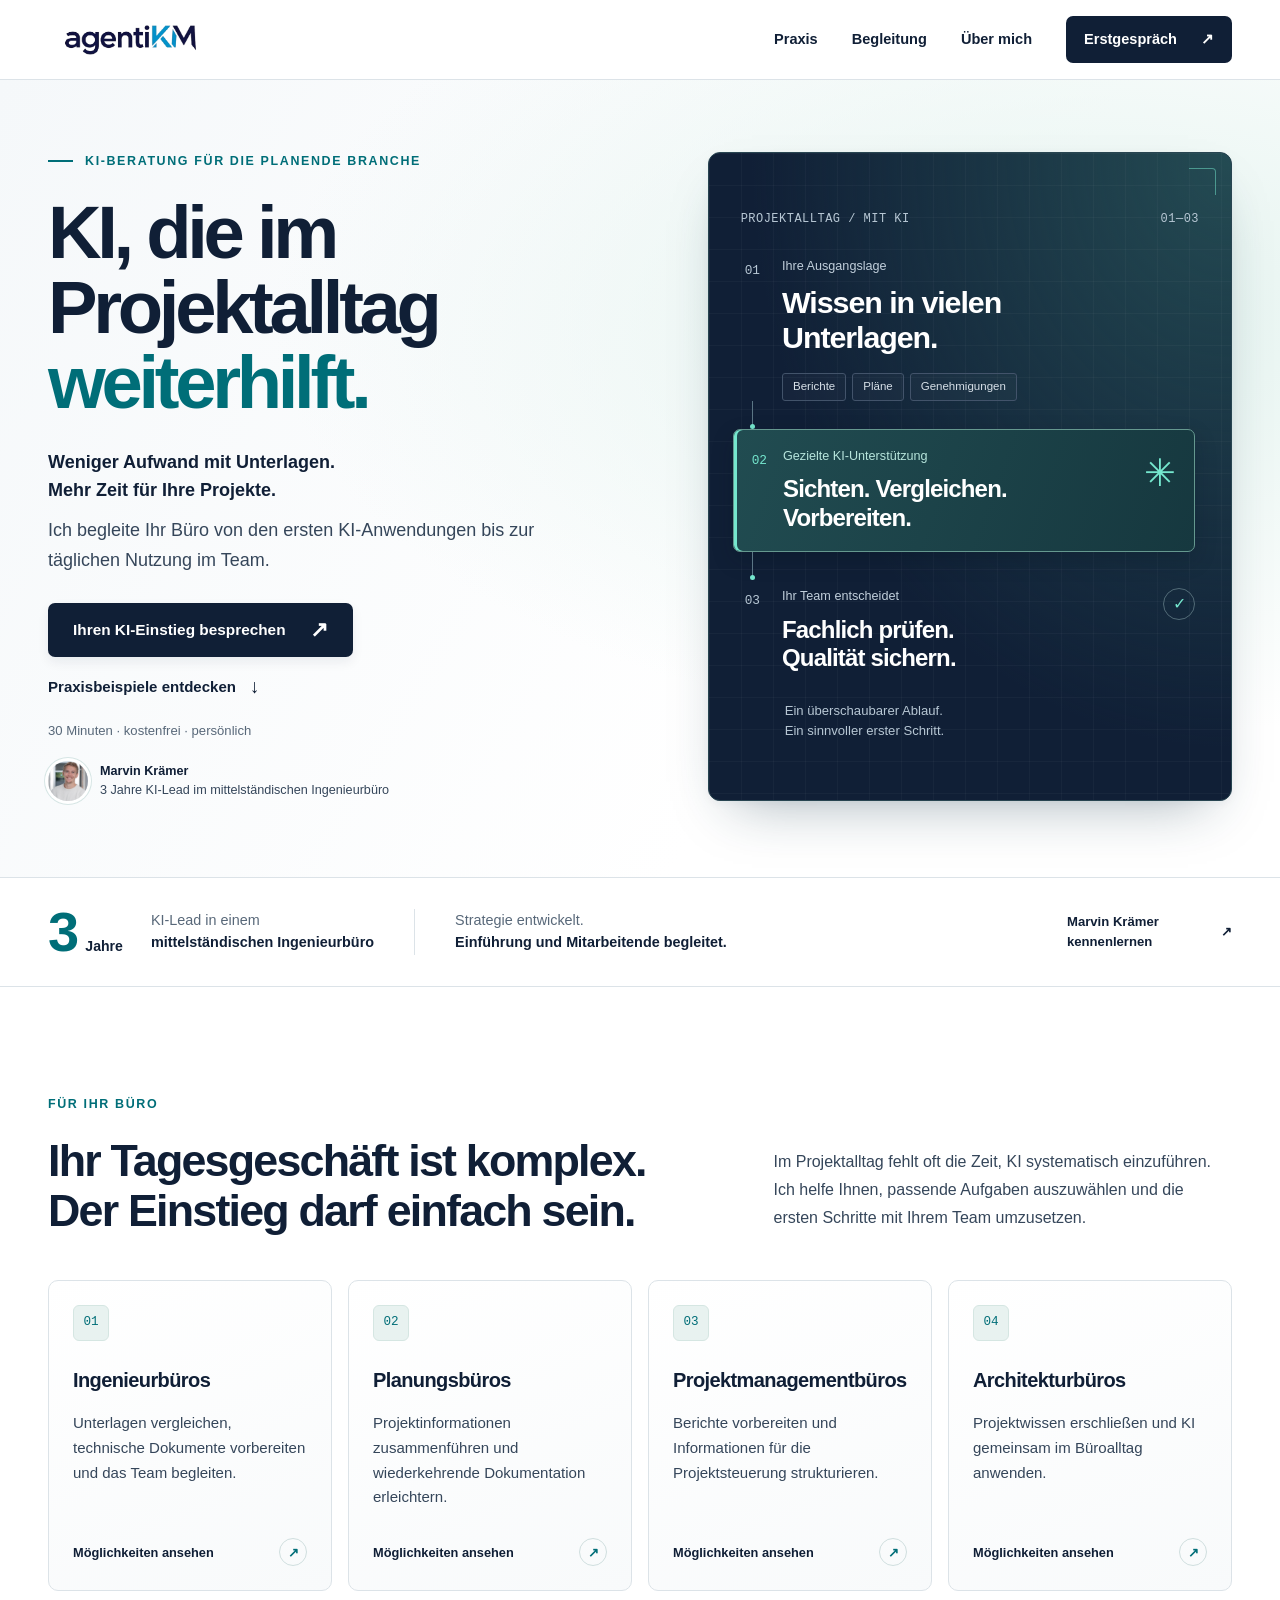
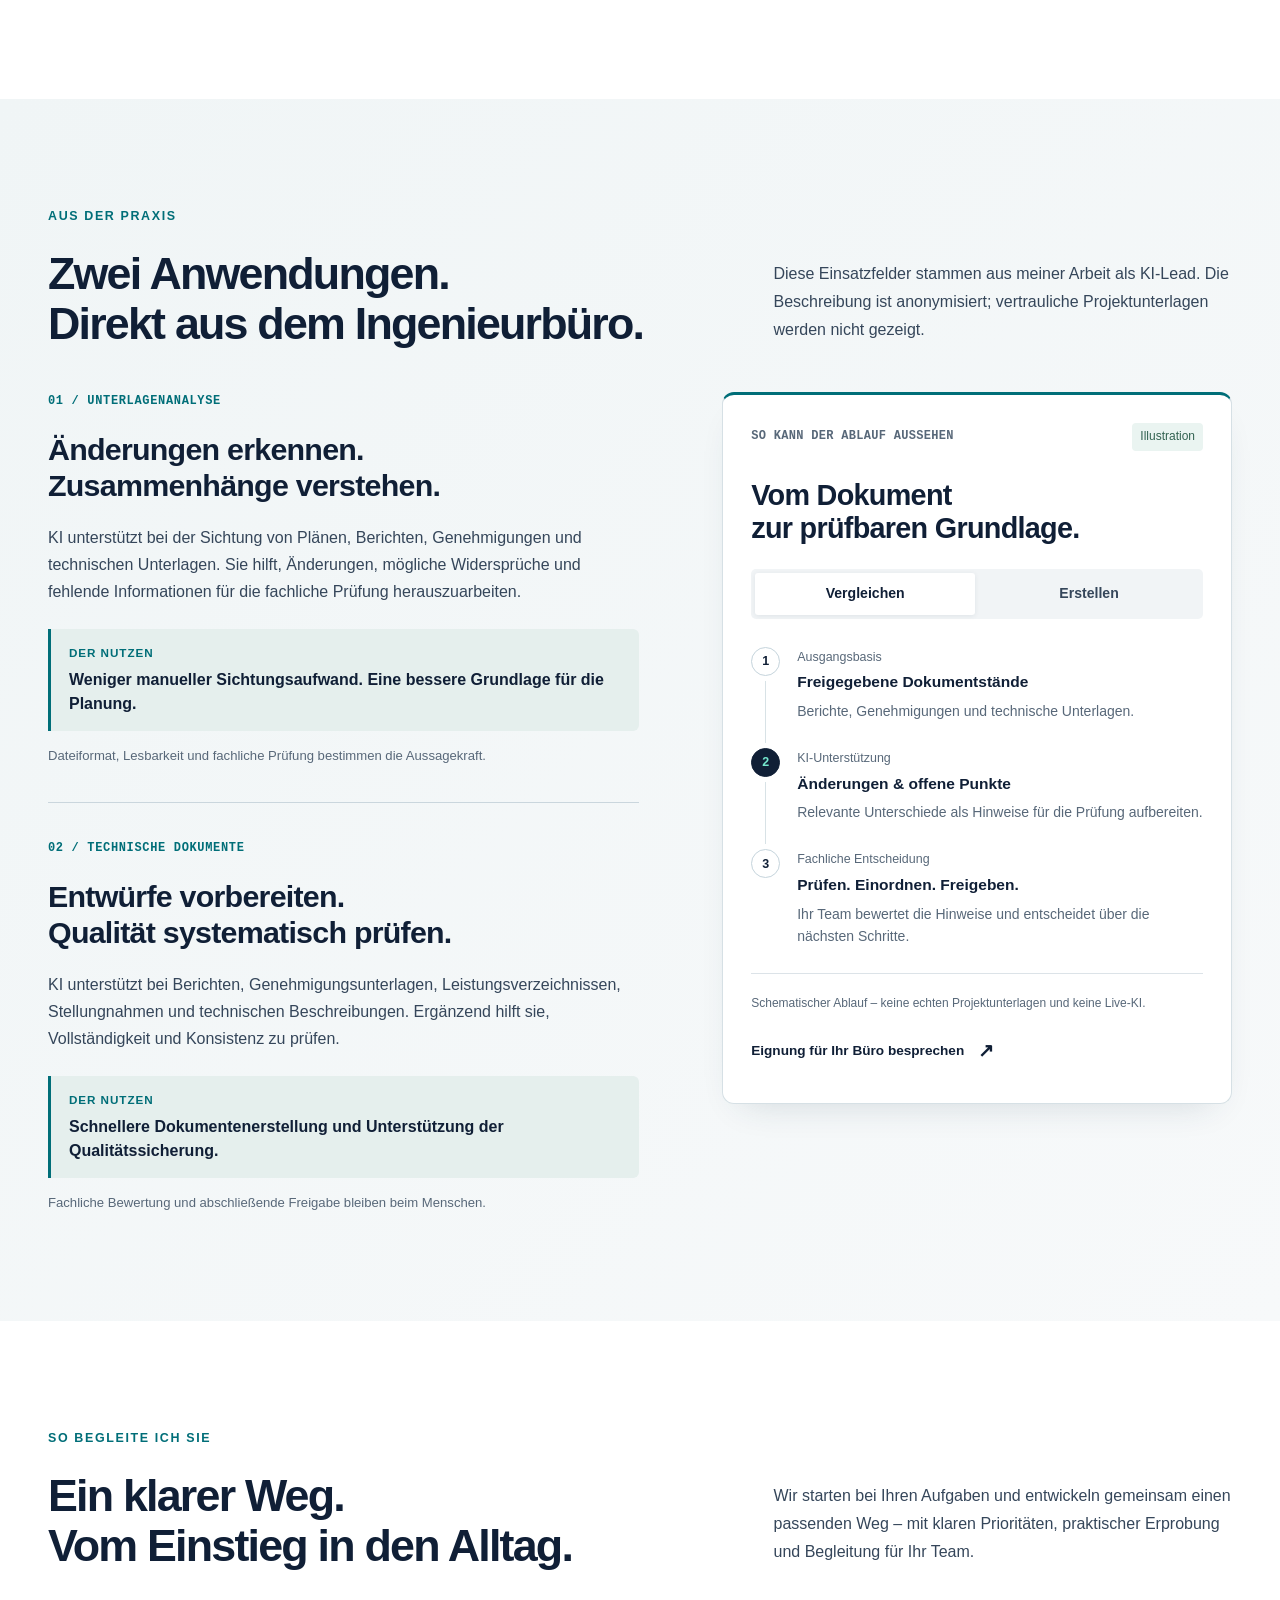
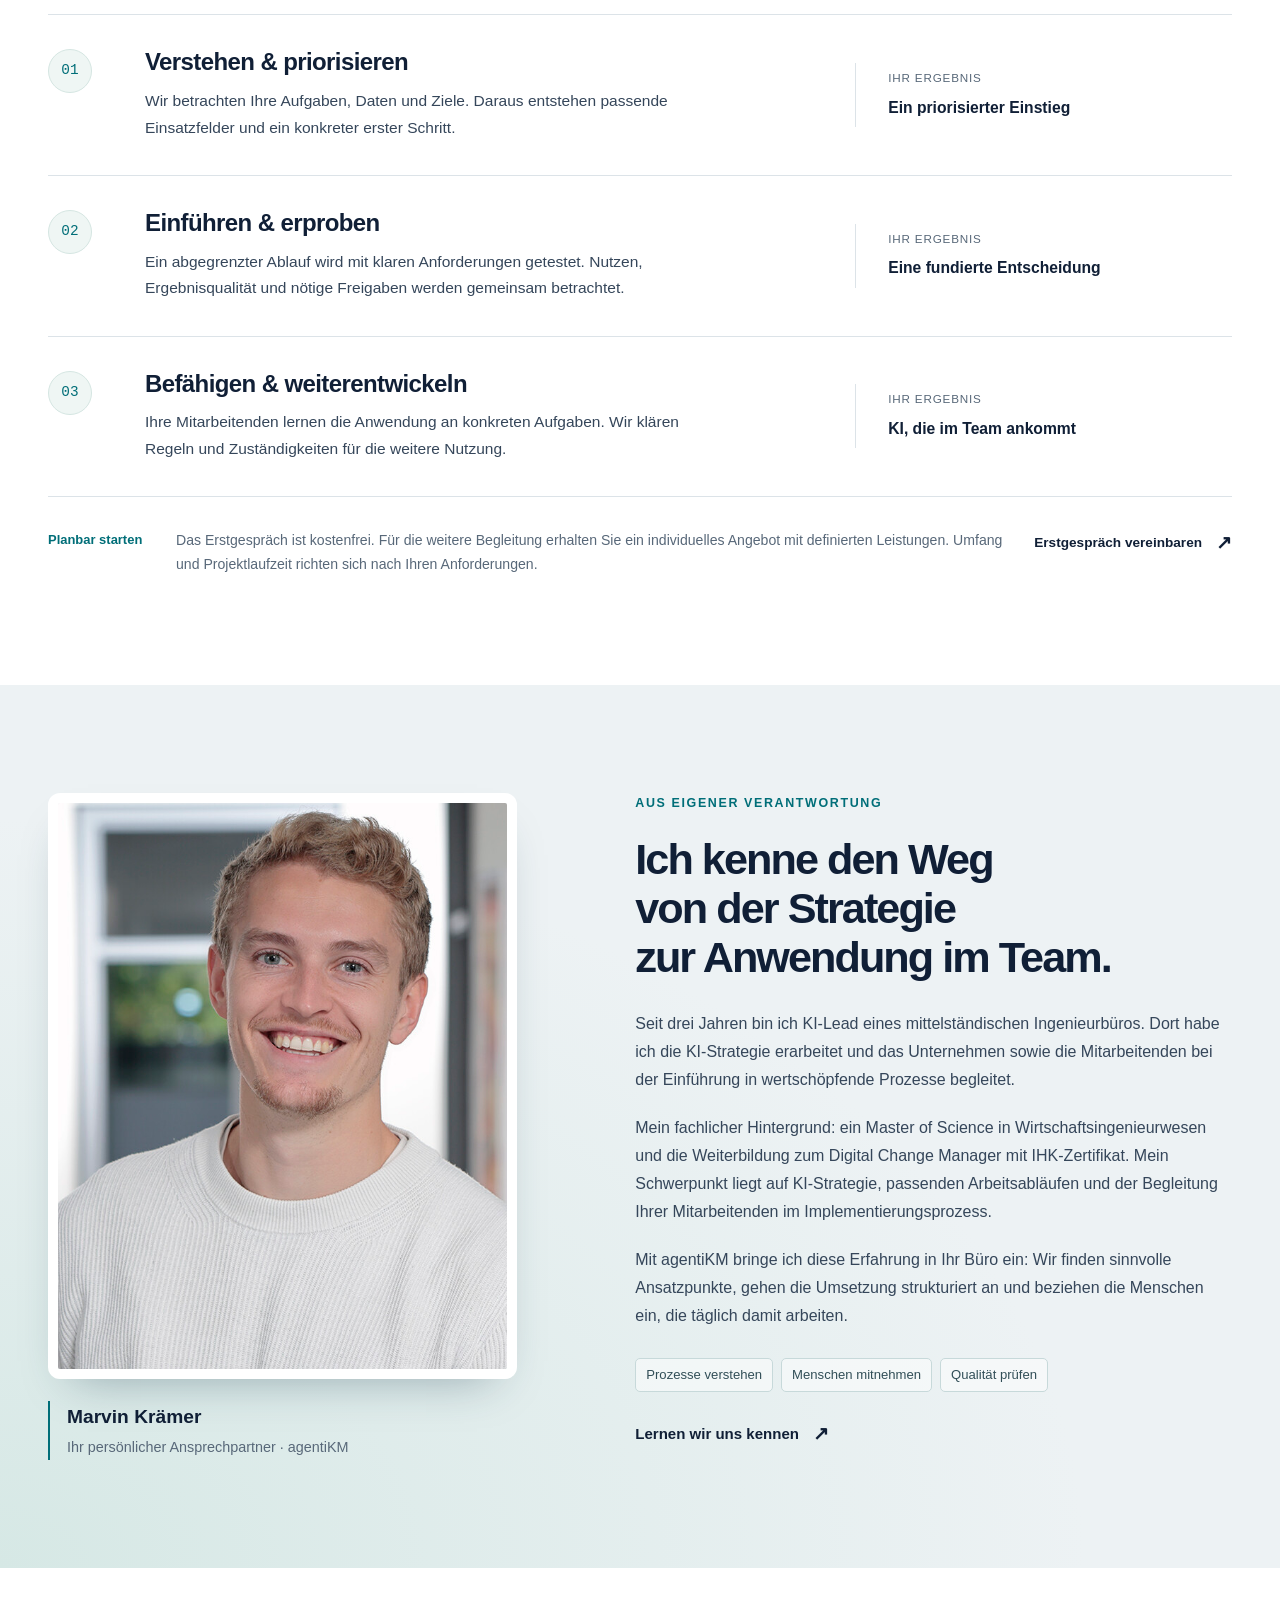
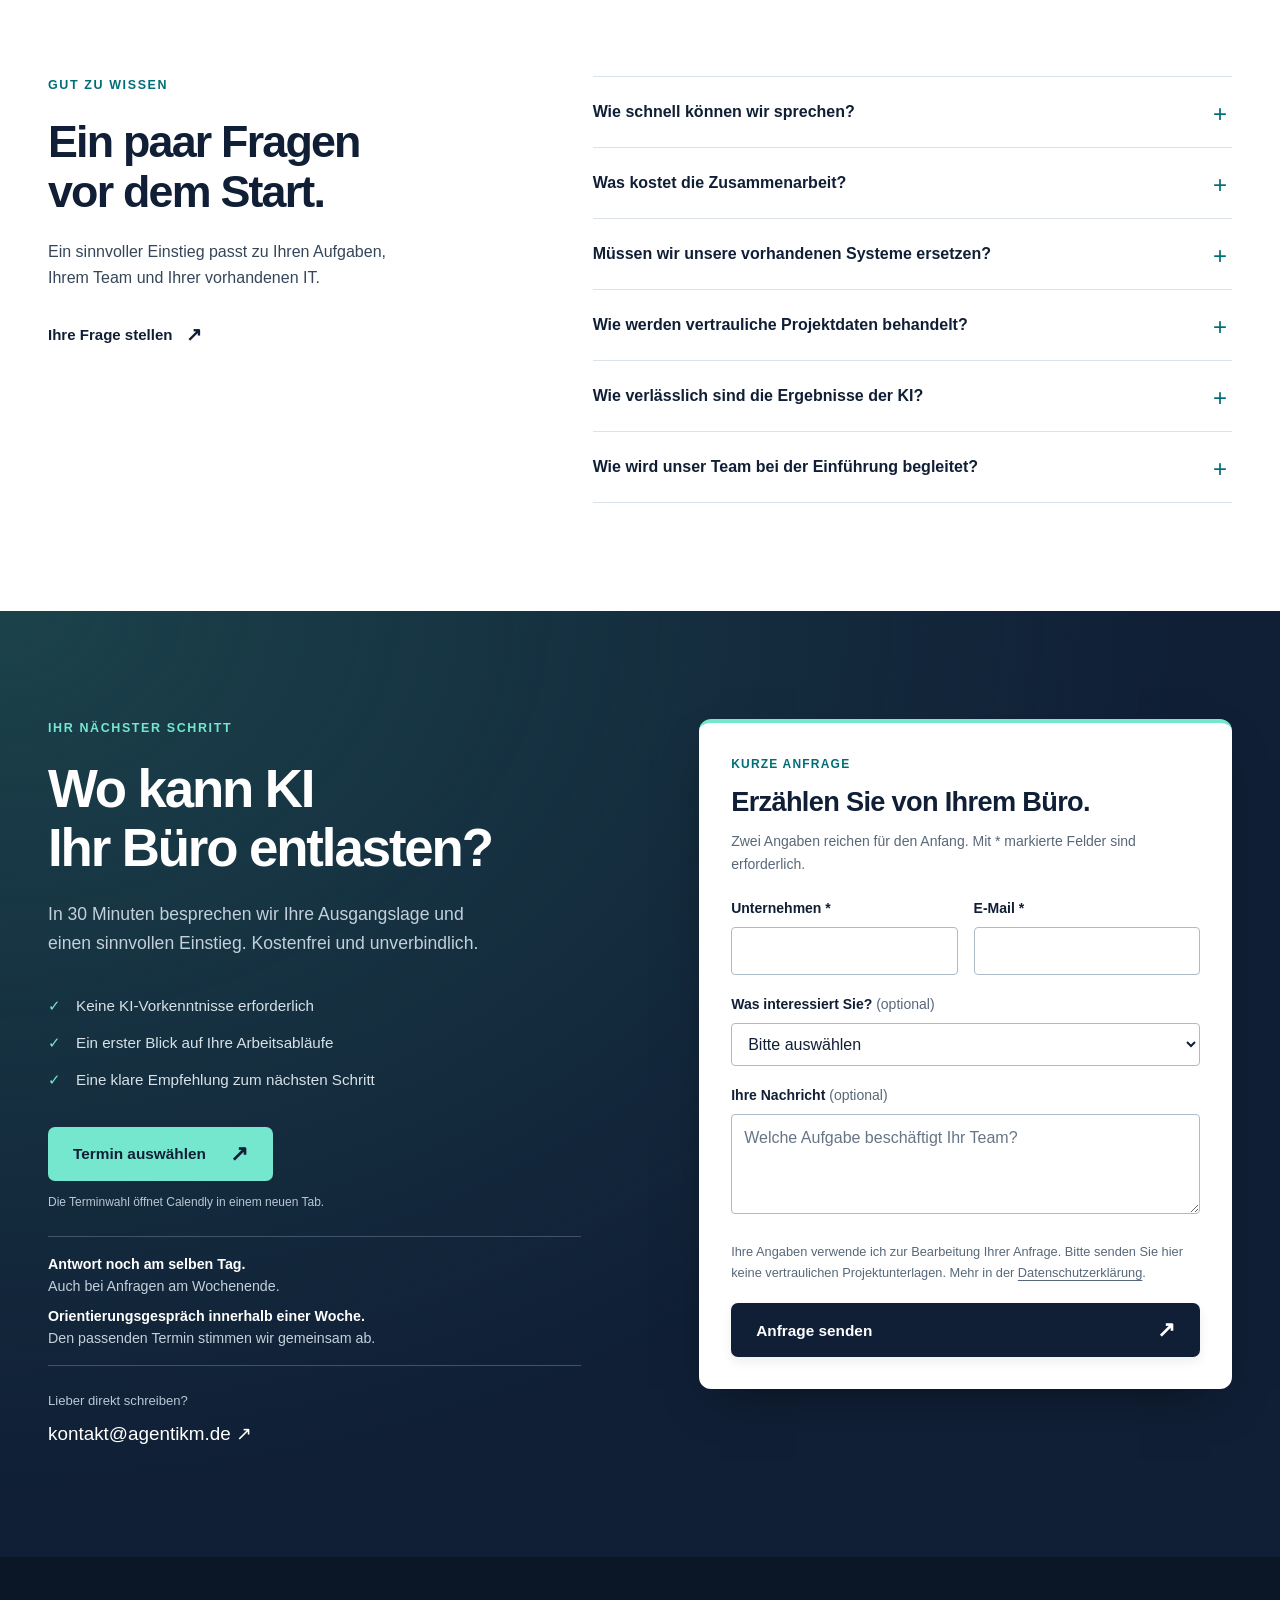
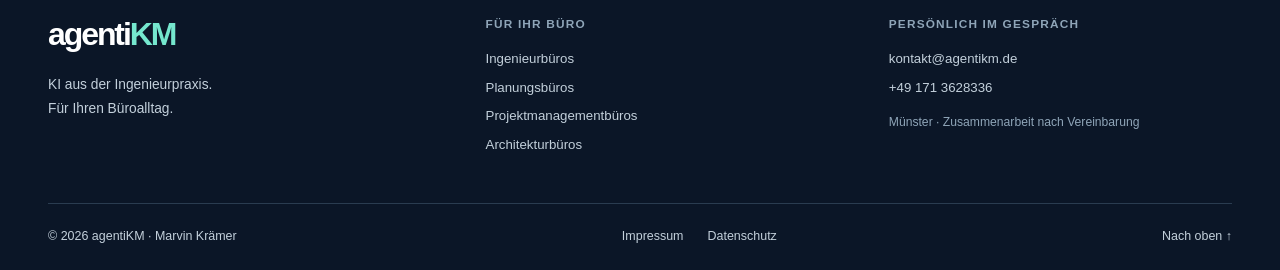
==== commit ddb3065e: "Update business address, qualifications and privacy disclosures" ====
--- a/Website/index.html
+++ b/Website/index.html
@@ -18,7 +18,7 @@
 <article class="case-card" id="dokumentenerstellung"><span class="case-number">02 / TECHNISCHE DOKUMENTE</span><h3>Entwürfe vorbereiten. <br>Qualität systematisch prüfen.</h3><p>KI unterstützt bei Berichten, Genehmigungsunterlagen, Leistungsverzeichnissen, Stellungnahmen und technischen Beschreibungen. Ergänzend hilft sie, Vollständigkeit und Konsistenz zu prüfen.</p><div class="case-outcome"><span>Der Nutzen</span><strong>Schnellere Dokumentenerstellung und Unterstützung der Qualitätssicherung.</strong></div><p class="case-limit">Fachliche Bewertung und abschließende Freigabe bleiben beim Menschen.</p></article></div>
 <aside class="workflow-demo" aria-labelledby="workflow-title"><div class="demo-heading"><span class="diagram-label">So kann der Ablauf aussehen</span><span class="demo-badge">Illustration</span></div><h3 id="workflow-title">Vom Dokument <br>zur prüfbaren Grundlage.</h3><div class="demo-switch" hidden><button type="button" class="active" aria-pressed="true" data-demo="compare">Vergleichen</button><button type="button" aria-pressed="false" data-demo="create">Erstellen</button></div><div class="workflow-stages"><div class="workflow-stage"><span class="stage-marker">1</span><div><span class="stage-label">Ausgangsbasis</span><strong data-demo-input>Freigegebene Dokumentstände</strong><p data-demo-input-text>Berichte, Genehmigungen und technische Unterlagen.</p></div></div><div class="workflow-stage"><span class="stage-marker accent">2</span><div><span class="stage-label">KI-Unterstützung</span><strong data-demo-process>Änderungen & offene Punkte</strong><p data-demo-process-text>Relevante Unterschiede als Hinweise für die Prüfung aufbereiten.</p></div></div><div class="workflow-stage"><span class="stage-marker">3</span><div><span class="stage-label">Fachliche Entscheidung</span><strong data-demo-output>Prüfen. Einordnen. Freigeben.</strong><p data-demo-output-text>Ihr Team bewertet die Hinweise und entscheidet über die nächsten Schritte.</p></div></div></div><div class="demo-note">Schematischer Ablauf – keine echten Projektunterlagen und keine Live-KI.</div><a class="text-link" href="#kontakt">Eignung für Ihr Büro besprechen <span aria-hidden="true">↗</span></a></aside></div></div></section>
 <section class="section approach" id="begleitung"><div class="container"><div class="section-heading"><div><p class="eyebrow">So begleite ich Sie</p><h2>Ein klarer Weg. <br>Vom Einstieg in den Alltag.</h2></div><p>Wir starten bei Ihren Aufgaben und entwickeln gemeinsam einen passenden Weg – mit klaren Prioritäten, praktischer Erprobung und Begleitung für Ihr Team.</p></div><ol class="approach-list"><li><span class="approach-no">01</span><div><h3>Verstehen & priorisieren</h3><p>Wir betrachten Ihre Aufgaben, Daten und Ziele. Daraus entstehen passende Einsatzfelder und ein konkreter erster Schritt.</p></div><div class="deliverable"><span>Ihr Ergebnis</span><strong>Ein priorisierter Einstieg</strong></div></li><li><span class="approach-no">02</span><div><h3>Einführen & erproben</h3><p>Ein abgegrenzter Ablauf wird mit klaren Anforderungen getestet. Nutzen, Ergebnisqualität und nötige Freigaben werden gemeinsam betrachtet.</p></div><div class="deliverable"><span>Ihr Ergebnis</span><strong>Eine fundierte Entscheidung</strong></div></li><li><span class="approach-no">03</span><div><h3>Befähigen & weiterentwickeln</h3><p>Ihre Mitarbeitenden lernen die Anwendung an konkreten Aufgaben. Wir klären Regeln und Zuständigkeiten für die weitere Nutzung.</p></div><div class="deliverable"><span>Ihr Ergebnis</span><strong>KI, die im Team ankommt</strong></div></li></ol><div class="scope-note"><span>Planbar starten</span><p>Das Erstgespräch ist kostenfrei. Für die weitere Begleitung erhalten Sie ein individuelles Angebot mit definierten Leistungen. Umfang und Projektlaufzeit richten sich nach Ihren Anforderungen.</p><a class="text-link" href="#kontakt">Erstgespräch vereinbaren <span aria-hidden="true">↗</span></a></div></div></section>
-<section class="section founder" id="ueber-mich"><div class="container founder-grid"><div class="founder-photo"><img class="founder-portrait" src="./assets/images/marvin-kraemer.jpg" alt="Marvin Krämer, Ihr Ansprechpartner bei agentiKM" width="800" height="800" loading="lazy"><div class="portrait-caption"><strong>Marvin Krämer</strong><p>Ihr persönlicher Ansprechpartner · agentiKM</p></div></div><div class="founder-story"><p class="eyebrow">Aus eigener Verantwortung</p><h3>Ich kenne den Weg <br>von der Strategie <br>zur Anwendung im Team.</h3><p>Seit drei Jahren bin ich KI-Lead eines mittelständischen Ingenieurbüros. Dort habe ich die KI-Strategie erarbeitet und das Unternehmen sowie die Mitarbeitenden bei der Einführung in wertschöpfende Prozesse begleitet.</p><p>Mit agentiKM bringe ich diese Erfahrung in Ihr Büro ein: Wir finden sinnvolle Ansatzpunkte, gehen die Umsetzung strukturiert an und beziehen die Menschen ein, die täglich damit arbeiten.</p><div class="founder-principles"><span>Prozesse verstehen</span><span>Menschen mitnehmen</span><span>Qualität prüfen</span></div><a class="text-link" href="#kontakt">Lernen wir uns kennen <span aria-hidden="true">↗</span></a></div></div></section>
+<section class="section founder" id="ueber-mich"><div class="container founder-grid"><div class="founder-photo"><img class="founder-portrait" src="./assets/images/marvin-kraemer.jpg" alt="Marvin Krämer, Ihr Ansprechpartner bei agentiKM" width="800" height="800" loading="lazy"><div class="portrait-caption"><strong>Marvin Krämer</strong><p>Ihr persönlicher Ansprechpartner · agentiKM</p></div></div><div class="founder-story"><p class="eyebrow">Aus eigener Verantwortung</p><h3>Ich kenne den Weg <br>von der Strategie <br>zur Anwendung im Team.</h3><p>Seit drei Jahren bin ich KI-Lead eines mittelständischen Ingenieurbüros. Dort habe ich die KI-Strategie erarbeitet und das Unternehmen sowie die Mitarbeitenden bei der Einführung in wertschöpfende Prozesse begleitet.</p><p>Mein fachlicher Hintergrund: ein Master of Science in Wirtschaftsingenieurwesen und die Weiterbildung zum Digital Change Manager mit IHK-Zertifikat. Mein Schwerpunkt liegt auf KI-Strategie, passenden Arbeitsabläufen und der Begleitung Ihrer Mitarbeitenden im Implementierungsprozess.</p><p>Mit agentiKM bringe ich diese Erfahrung in Ihr Büro ein: Wir finden sinnvolle Ansatzpunkte, gehen die Umsetzung strukturiert an und beziehen die Menschen ein, die täglich damit arbeiten.</p><div class="founder-principles"><span>Prozesse verstehen</span><span>Menschen mitnehmen</span><span>Qualität prüfen</span></div><a class="text-link" href="#kontakt">Lernen wir uns kennen <span aria-hidden="true">↗</span></a></div></div></section>
 <section class="section questions" id="fragen"><div class="container faq-grid"><div><p class="eyebrow">Gut zu wissen</p><h2>Ein paar Fragen <br>vor dem Start.</h2><p>Ein sinnvoller Einstieg passt zu Ihren Aufgaben, Ihrem Team und Ihrer vorhandenen IT.</p><a class="text-link" href="mailto:kontakt@agentikm.de">Ihre Frage stellen <span aria-hidden="true">↗</span></a></div><div class="faq-list"><details><summary>Wie schnell können wir sprechen?</summary><p>Sie erhalten noch am Tag Ihrer Anfrage eine Rückmeldung, auch am Wochenende. Ein erstes Orientierungsgespräch ist spätestens innerhalb einer Woche nach Ihrer Anfrage möglich. Die Laufzeit eines anschließenden Projekts vereinbaren wir passend zum Umfang.</p></details><details><summary>Was kostet die Zusammenarbeit?</summary><p>Das 30-minütige Erstgespräch ist kostenfrei und unverbindlich. Anschließend erhalten Sie bei passendem Bedarf ein individuelles Angebot. Darin werden Leistungen, Mitwirkung und gegebenenfalls zusätzliche Lizenz- oder Betriebskosten abgegrenzt.</p></details><details><summary>Müssen wir unsere vorhandenen Systeme ersetzen?</summary><p>Wir prüfen zunächst, welche Daten und Systeme bereits vorhanden sind. Ob zusätzliche Werkzeuge oder Schnittstellen nötig sind, hängt vom ausgewählten Ablauf ab und wird vor der Umsetzung geklärt.</p></details><details><summary>Wie werden vertrauliche Projektdaten behandelt?</summary><p>Vor dem Einsatz klären wir, welche Daten genutzt werden dürfen, wer Zugriff erhält und welche Dienste geeignet sind. Dazu stimmen wir uns bei Bedarf mit Ihrer IT und Ihren Datenschutzverantwortlichen ab. Für das Erstgespräch sind keine vertraulichen Unterlagen erforderlich.</p></details><details><summary>Wie verlässlich sind die Ergebnisse der KI?</summary><p>KI kann Informationen übersehen oder falsch einordnen. Deshalb gehören fachliche Prüfung, Quellenbezug und klare Freigaben zum Ablauf. Die Eignung wird an der konkreten Aufgabe geprüft; eine fehlerfreie automatische Bearbeitung wird nicht versprochen.</p></details><details><summary>Wie wird unser Team bei der Einführung begleitet?</summary><p>Die Einführung wird mit den beteiligten Mitarbeitenden geplant. Praktische Anwendung an Ihren Aufgaben, verständliche Regeln und geklärte Zuständigkeiten helfen dabei, KI im Arbeitsalltag zu nutzen. Den konkreten Umfang vereinbaren wir im Angebot.</p></details></div></div></section>
 <section class="contact section" id="kontakt"><div class="container contact-grid"><div class="contact-copy"><p class="eyebrow">Ihr nächster Schritt</p><h2>Wo kann KI <br>Ihr Büro entlasten?</h2><p class="lead">In 30 Minuten besprechen wir Ihre Ausgangslage und einen sinnvollen Einstieg. Kostenfrei und unverbindlich.</p><ul class="check-list"><li>Keine KI-Vorkenntnisse erforderlich</li><li>Ein erster Blick auf Ihre Arbeitsabläufe</li><li>Eine klare Empfehlung zum nächsten Schritt</li></ul><a class="button button-light" href="https://calendly.com/kontakt-agentikm/30min" target="_blank" rel="noopener noreferrer" data-track="booking-link">Termin auswählen <span aria-hidden="true">↗</span><span class="sr-only"> (Calendly, öffnet in neuem Tab)</span></a><p class="external-note">Die Terminwahl öffnet Calendly in einem neuen Tab.</p><div class="response-promise"><p><strong>Antwort noch am selben Tag.</strong> <br>Auch bei Anfragen am Wochenende.</p><p><strong>Orientierungsgespräch innerhalb einer Woche.</strong> <br>Den passenden Termin stimmen wir gemeinsam ab.</p></div><div class="contact-direct"><span>Lieber direkt schreiben?</span><a href="mailto:kontakt@agentikm.de">kontakt@agentikm.de <span aria-hidden="true">↗</span></a></div></div>
-<form class="contact-form" name="kontaktanfrage" method="POST" action="./danke.html" data-netlify="true" netlify-honeypot="bot-field" id="contact-form"><input type="hidden" name="form-name" value="kontaktanfrage"><input type="hidden" name="source" value="Website"><input type="hidden" name="campaign" value=""><div class="honeypot" aria-hidden="true"><label>Dieses Feld bitte leer lassen<input name="bot-field" tabindex="-1" autocomplete="off"></label></div><p class="form-kicker">Kurze Anfrage</p><h3>Erzählen Sie von Ihrem Büro.</h3><p class="form-intro">Zwei Angaben reichen für den Anfang. Mit * markierte Felder sind erforderlich.</p><div class="field-grid"><div class="field"><label for="company">Unternehmen *</label><input id="company" name="company" autocomplete="organization" required maxlength="160"></div><div class="field"><label for="email">E-Mail *</label><input id="email" name="email" type="email" autocomplete="email" required maxlength="254"></div></div><div class="field"><label for="topic">Was interessiert Sie? <span>(optional)</span></label><select id="topic" name="topic"><option value="">Bitte auswählen</option><option>Erster KI-Einstieg</option><option>Unterlagenanalyse und Dokumentenvergleich</option><option>Technische Dokumente erstellen und prüfen</option><option>Strategie und Mitarbeiterbegleitung</option><option>Ein anderer Anwendungsfall</option></select></div><div class="field"><label for="message">Ihre Nachricht <span>(optional)</span></label><textarea id="message" name="message" rows="3" maxlength="5000" placeholder="Welche Aufgabe beschäftigt Ihr Team?"></textarea></div><p class="privacy-note">Ihre Angaben verwende ich zur Bearbeitung Ihrer Anfrage. Bitte senden Sie hier keine vertraulichen Projektunterlagen. Mehr in der <a href="./datenschutz.html">Datenschutzerklärung</a>.</p><button class="button button-dark form-submit" type="submit"><span>Anfrage senden</span><span aria-hidden="true">↗</span></button><p class="form-status" role="status" tabindex="-1" hidden></p></form></div></section></main><footer class="site-footer"><div class="container"><div class="footer-top"><div><a class="wordmark" href="./index.html">agenti<span>KM</span></a><p>KI aus der Ingenieurpraxis. <br>Für Ihren Büroalltag.</p></div><div class="footer-links"><p class="footer-label">Für Ihr Büro</p><a href="./ki-ingenieurbuero.html">Ingenieurbüros</a><a href="./ki-planungsbuero.html">Planungsbüros</a><a href="./ki-projektmanagement.html">Projektmanagementbüros</a><a href="./ki-architekturbuero.html">Architekturbüros</a></div><div class="footer-links"><p class="footer-label">Persönlich im Gespräch</p><a href="mailto:kontakt@agentikm.de">kontakt@agentikm.de</a><a href="tel:+491713628336">+49 171 3628336</a><span>Lingen · Zusammenarbeit nach Vereinbarung</span></div></div><div class="footer-bottom"><span>© <span data-year>2026</span> agentiKM · Marvin Krämer</span><div><a href="./impressum.html">Impressum</a><a href="./datenschutz.html">Datenschutz</a></div><a href="#main">Nach oben ↑</a></div></div></footer><script type="application/ld+json">{"@context": "https://schema.org", "@type": "ProfessionalService", "name": "agentiKM", "url": "https://agentikm.de", "description": "KI-Beratung und Einführung für mittelständische Planungs-, Ingenieur-, Projektmanagement- und Architekturbüros.", "email": "kontakt@agentikm.de", "founder": {"@type": "Person", "name": "Marvin Krämer"}}</script></body></html>+<form class="contact-form" name="kontaktanfrage" method="POST" action="./danke.html" data-netlify="true" netlify-honeypot="bot-field" id="contact-form"><input type="hidden" name="form-name" value="kontaktanfrage"><input type="hidden" name="source" value="Website"><input type="hidden" name="campaign" value=""><div class="honeypot" aria-hidden="true"><label>Dieses Feld bitte leer lassen<input name="bot-field" tabindex="-1" autocomplete="off"></label></div><p class="form-kicker">Kurze Anfrage</p><h3>Erzählen Sie von Ihrem Büro.</h3><p class="form-intro">Zwei Angaben reichen für den Anfang. Mit * markierte Felder sind erforderlich.</p><div class="field-grid"><div class="field"><label for="company">Unternehmen *</label><input id="company" name="company" autocomplete="organization" required maxlength="160"></div><div class="field"><label for="email">E-Mail *</label><input id="email" name="email" type="email" autocomplete="email" required maxlength="254"></div></div><div class="field"><label for="topic">Was interessiert Sie? <span>(optional)</span></label><select id="topic" name="topic"><option value="">Bitte auswählen</option><option>Erster KI-Einstieg</option><option>Unterlagenanalyse und Dokumentenvergleich</option><option>Technische Dokumente erstellen und prüfen</option><option>Strategie und Mitarbeiterbegleitung</option><option>Ein anderer Anwendungsfall</option></select></div><div class="field"><label for="message">Ihre Nachricht <span>(optional)</span></label><textarea id="message" name="message" rows="3" maxlength="5000" placeholder="Welche Aufgabe beschäftigt Ihr Team?"></textarea></div><p class="privacy-note">Ihre Angaben verwende ich zur Bearbeitung Ihrer Anfrage. Bitte senden Sie hier keine vertraulichen Projektunterlagen. Mehr in der <a href="./datenschutz.html">Datenschutzerklärung</a>.</p><button class="button button-dark form-submit" type="submit"><span>Anfrage senden</span><span aria-hidden="true">↗</span></button><p class="form-status" role="status" tabindex="-1" hidden></p></form></div></section></main><footer class="site-footer"><div class="container"><div class="footer-top"><div><a class="wordmark" href="./index.html">agenti<span>KM</span></a><p>KI aus der Ingenieurpraxis. <br>Für Ihren Büroalltag.</p></div><div class="footer-links"><p class="footer-label">Für Ihr Büro</p><a href="./ki-ingenieurbuero.html">Ingenieurbüros</a><a href="./ki-planungsbuero.html">Planungsbüros</a><a href="./ki-projektmanagement.html">Projektmanagementbüros</a><a href="./ki-architekturbuero.html">Architekturbüros</a></div><div class="footer-links"><p class="footer-label">Persönlich im Gespräch</p><a href="mailto:kontakt@agentikm.de">kontakt@agentikm.de</a><a href="tel:+491713628336">+49 171 3628336</a><span>Münster · Zusammenarbeit nach Vereinbarung</span></div></div><div class="footer-bottom"><span>© <span data-year>2026</span> agentiKM · Marvin Krämer</span><div><a href="./impressum.html">Impressum</a><a href="./datenschutz.html">Datenschutz</a></div><a href="#main">Nach oben ↑</a></div></div></footer><script type="application/ld+json">{"@context": "https://schema.org", "@type": "ProfessionalService", "name": "agentiKM", "url": "https://agentikm.de", "description": "KI-Beratung und Einführung für mittelständische Planungs-, Ingenieur-, Projektmanagement- und Architekturbüros.", "email": "kontakt@agentikm.de", "founder": {"@type": "Person", "name": "Marvin Krämer"}}</script></body></html>
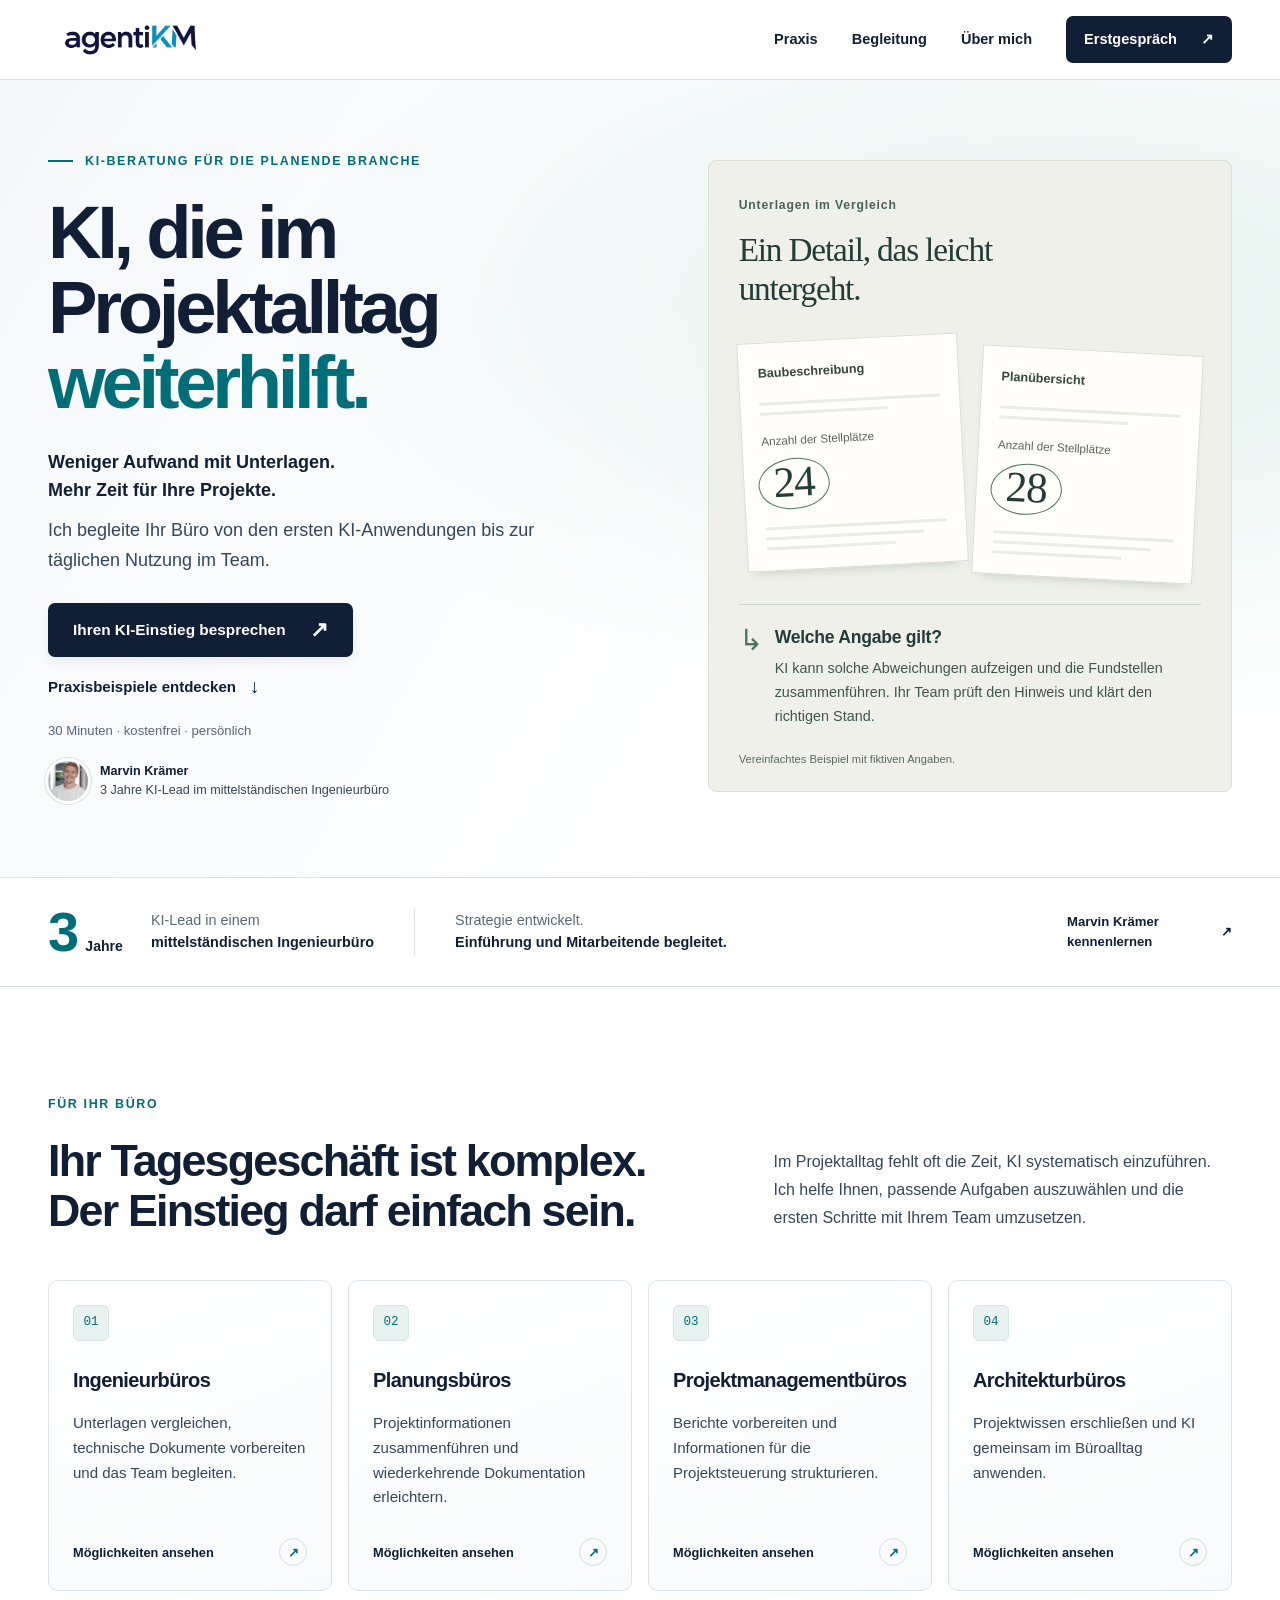
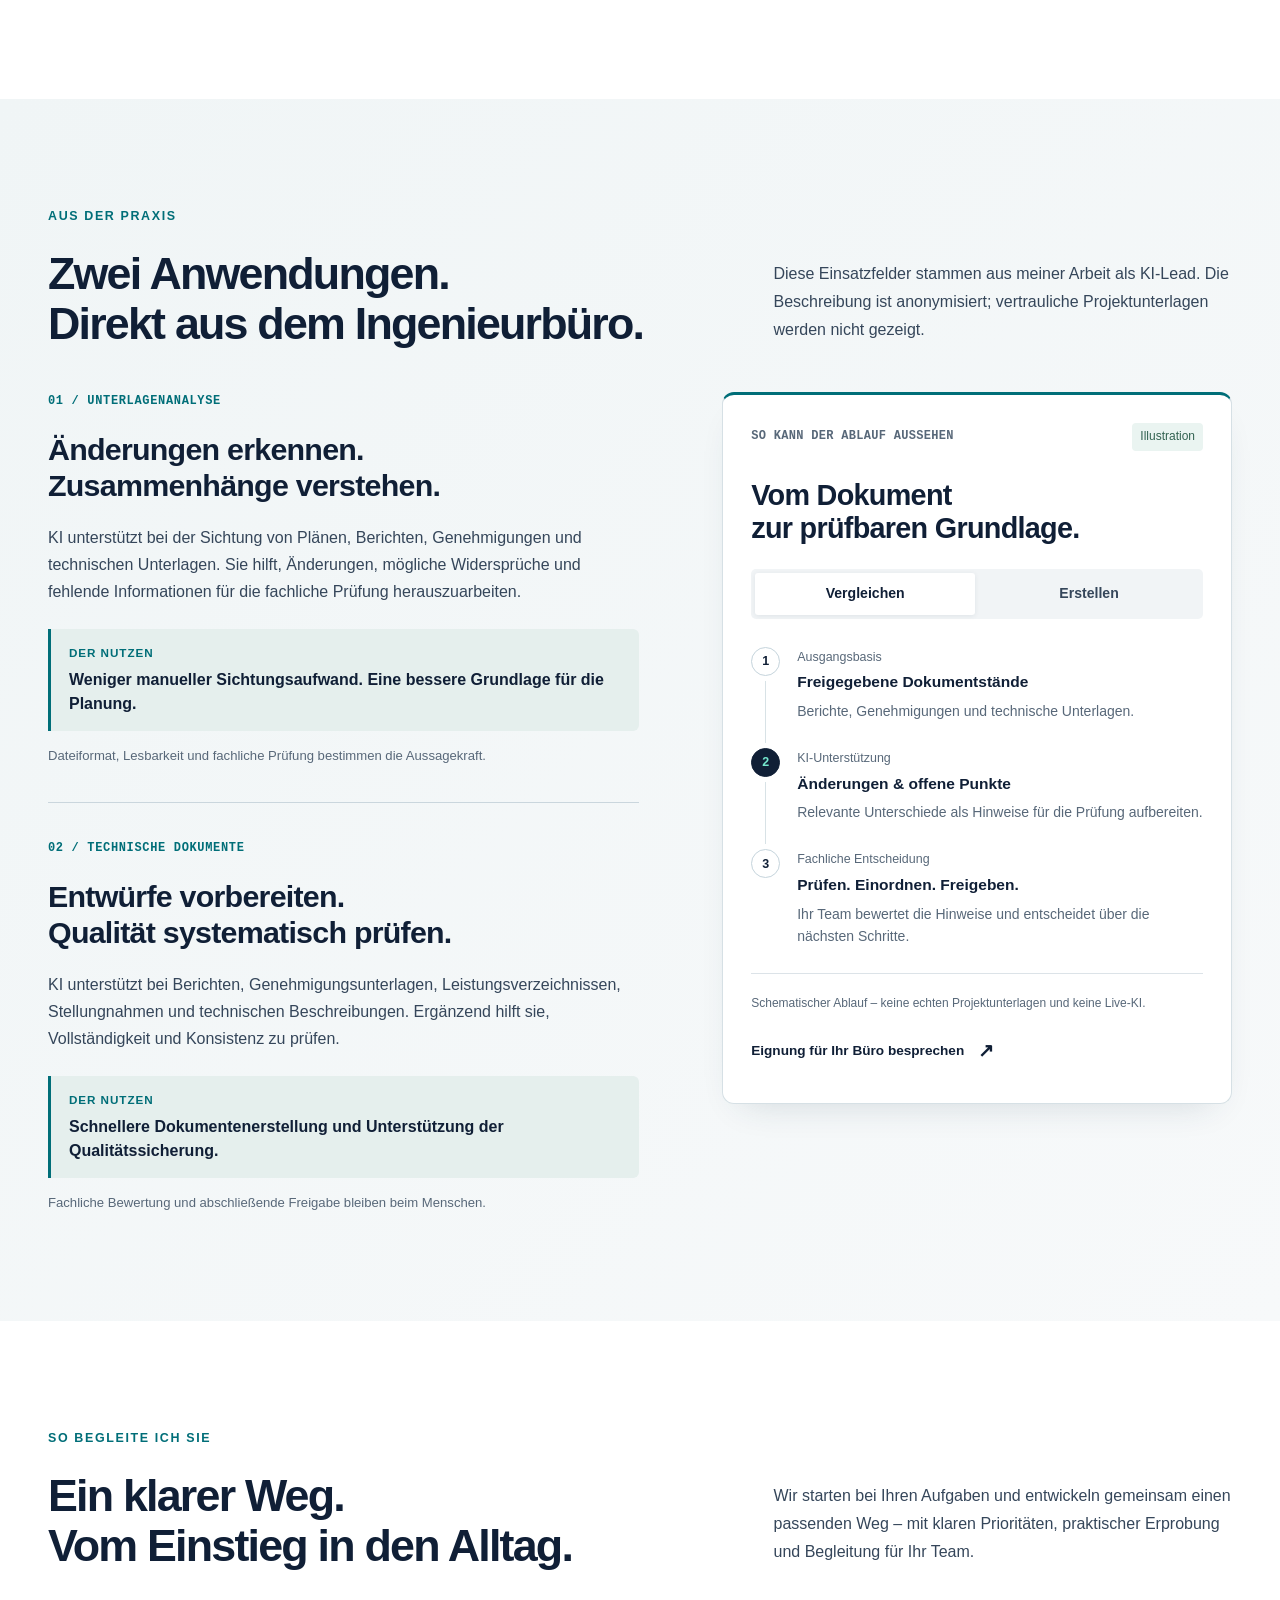
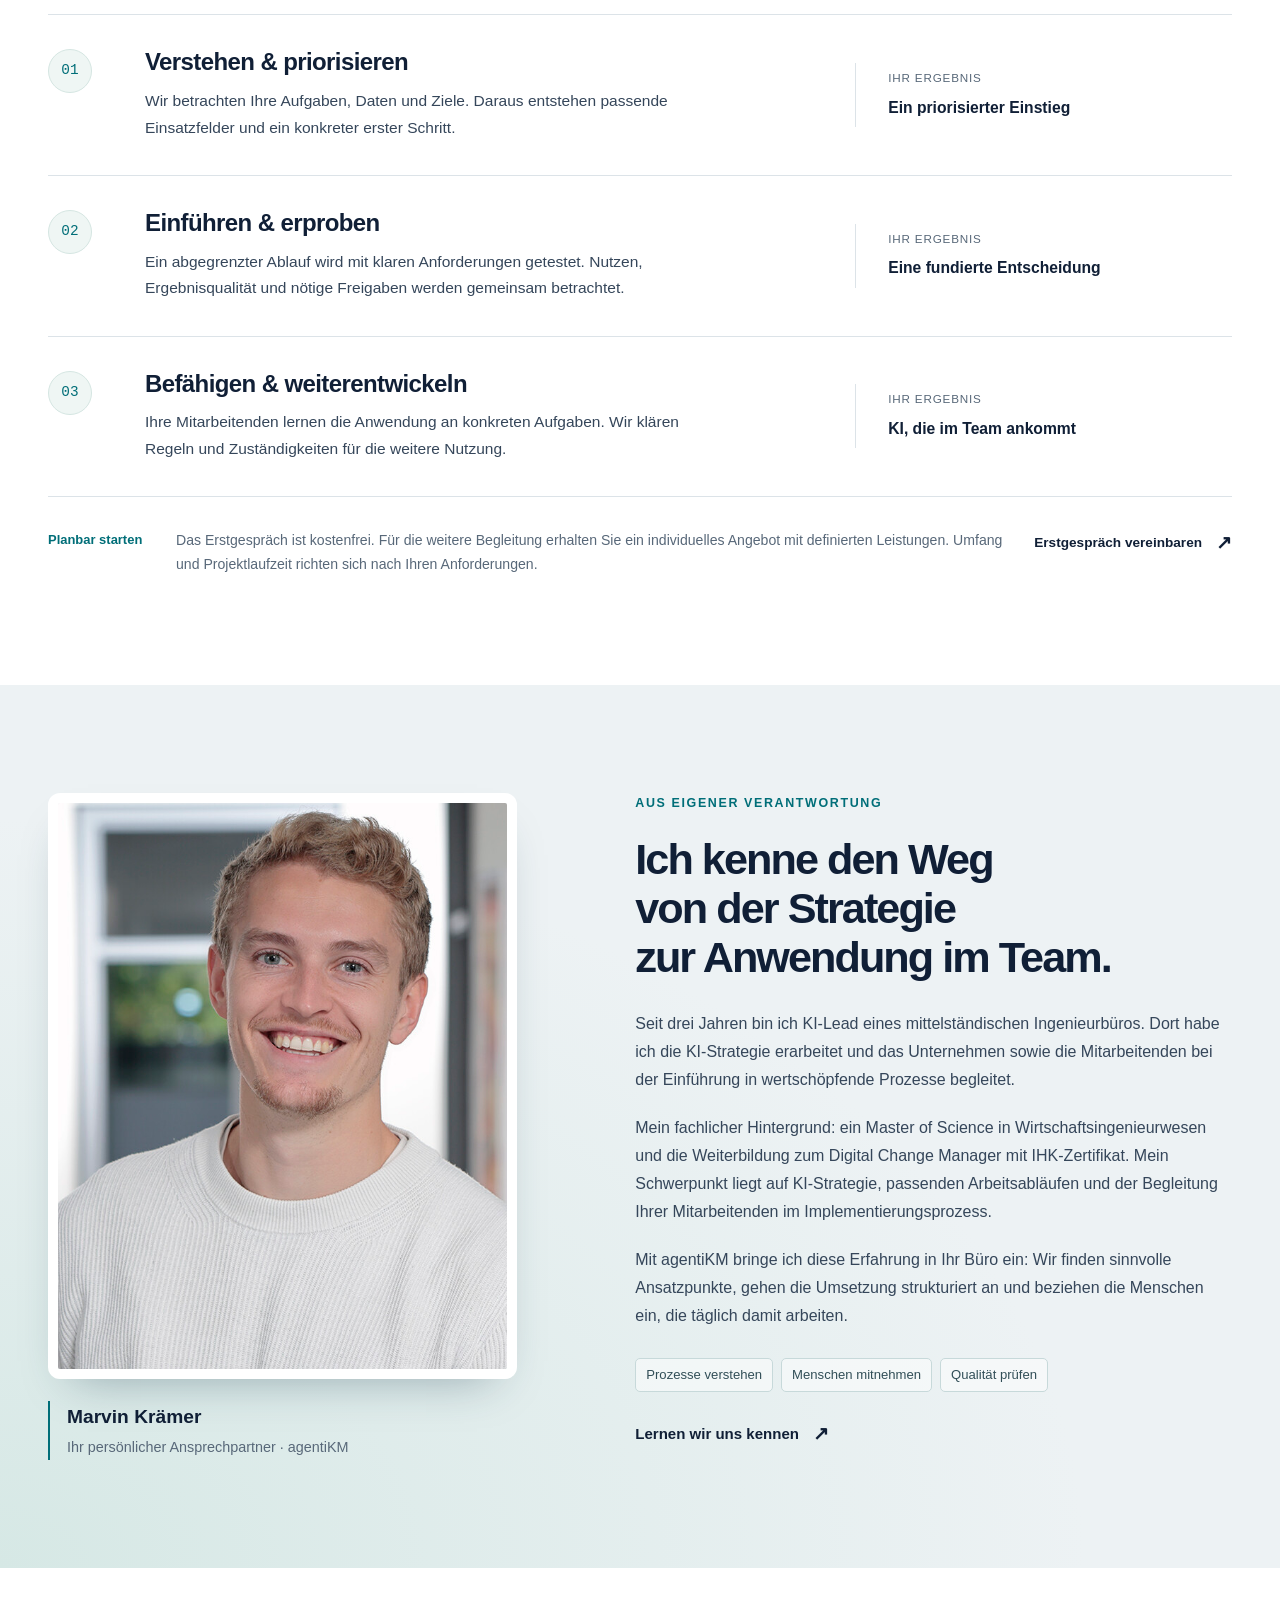
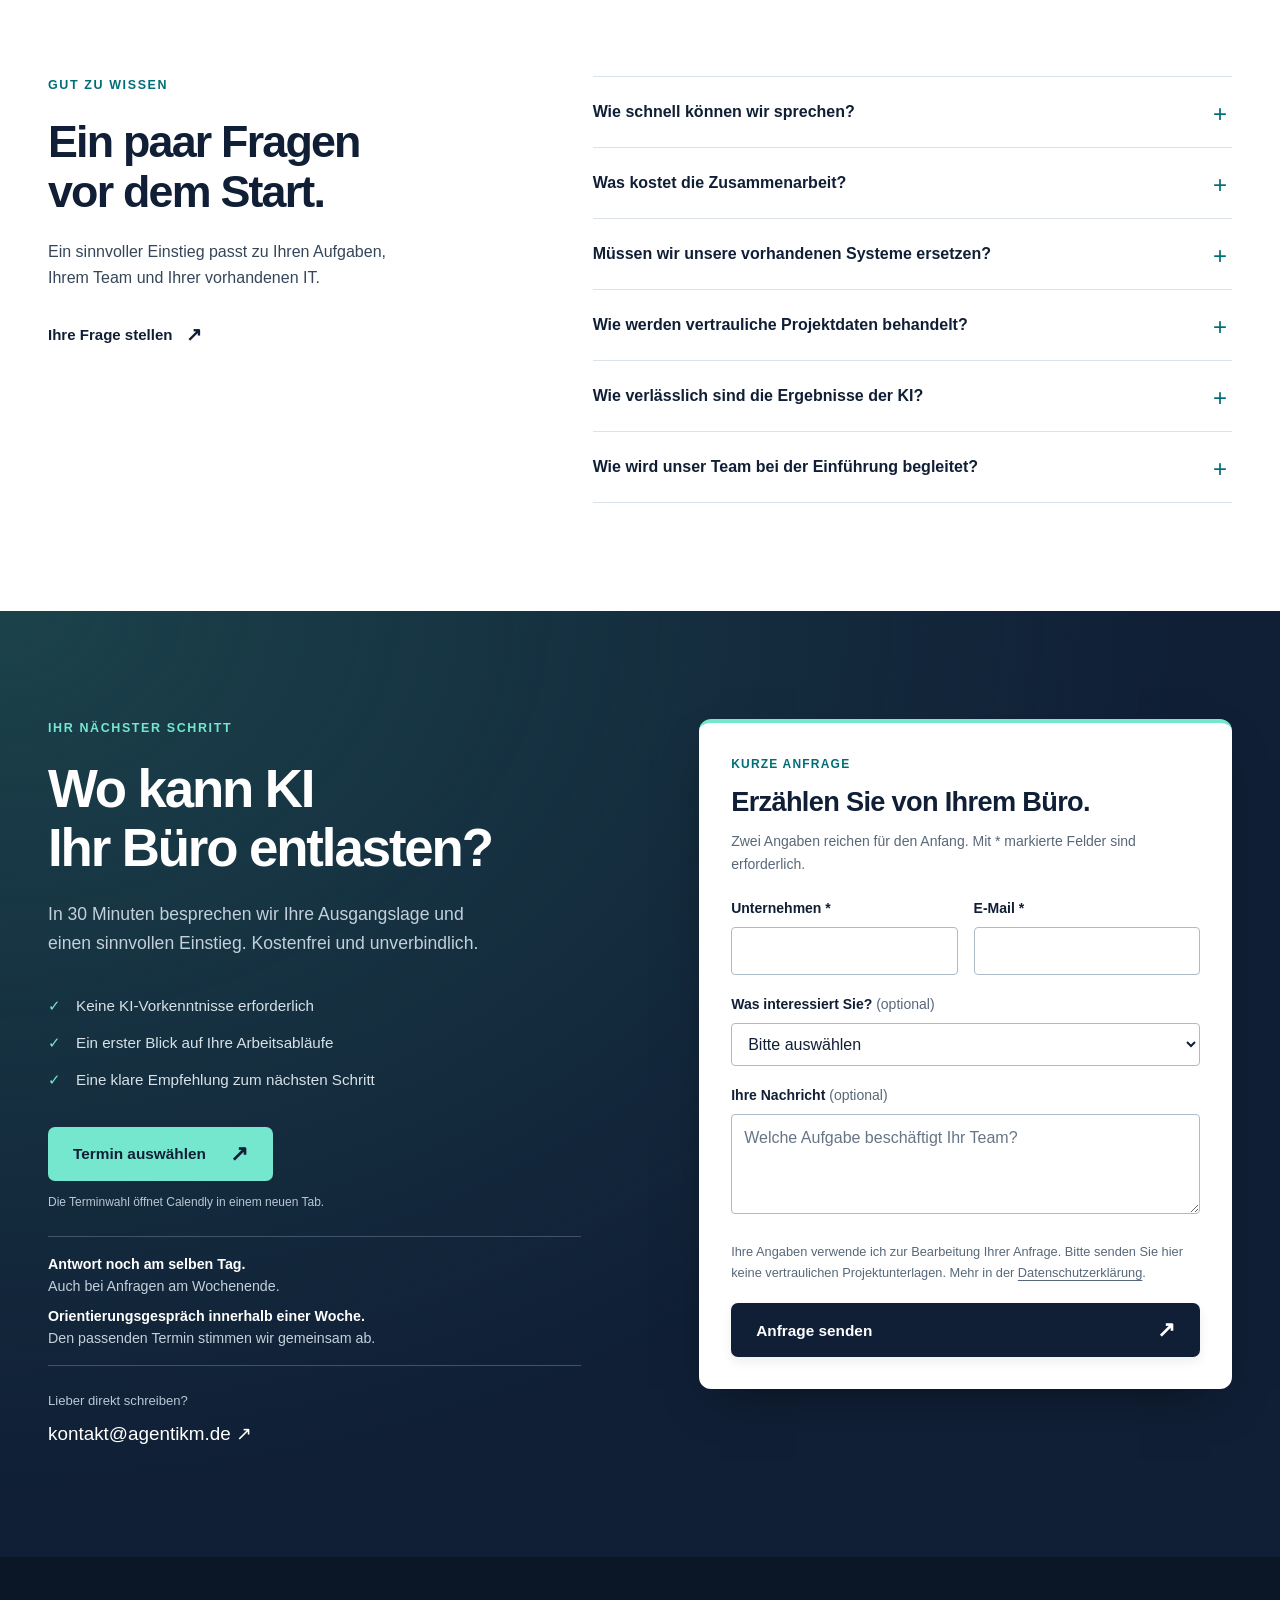
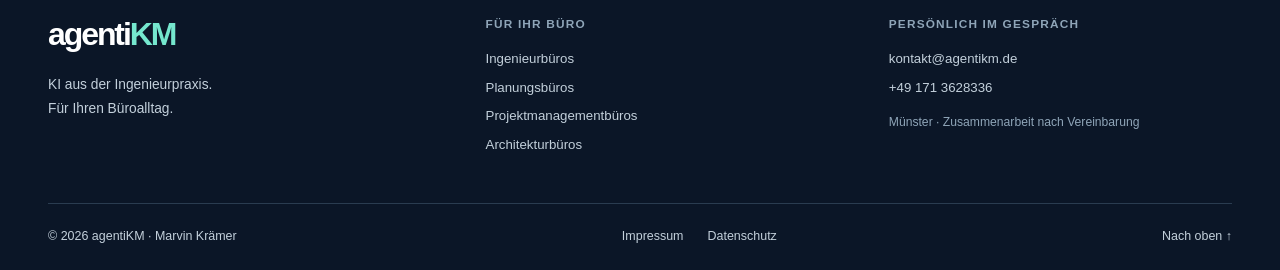
==== commit 3b3b30af: "Replace abstract hero diagram with a concrete document comparison" ====
--- a/Website/index.html
+++ b/Website/index.html
@@ -10,7 +10,15 @@
 <button class="menu-toggle" aria-expanded="false" aria-controls="main-nav"><span>Menü</span><span class="menu-bars" aria-hidden="true"></span></button>
 <nav id="main-nav" class="main-nav" aria-label="Hauptnavigation"><a href="#praxis">Praxis</a><a href="#begleitung">Begleitung</a><a href="#ueber-mich">Über mich</a><a class="nav-contact" href="#kontakt">Erstgespräch <span aria-hidden="true">↗</span></a></nav>
 </div></header><main id="main"><section class="hero"><div class="container hero-grid"><div class="hero-copy"><p class="eyebrow">KI-Beratung für die planende Branche</p><h1>KI, die im <br>Projektalltag <br><span>weiterhilft.</span></h1><p class="hero-lead"><strong>Weniger Aufwand mit Unterlagen. <br>Mehr Zeit für Ihre Projekte.</strong> Ich begleite Ihr Büro von den ersten KI-Anwendungen bis zur täglichen Nutzung im Team.</p><div class="hero-actions"><a class="button button-dark" href="#kontakt">Ihren KI-Einstieg besprechen <span aria-hidden="true">↗</span></a><a class="text-link" href="#praxis">Praxisbeispiele entdecken <span aria-hidden="true">↓</span></a></div><p class="hero-note">30 Minuten · kostenfrei · persönlich</p><a class="hero-author" href="#ueber-mich"><img src="./assets/images/marvin-kraemer.jpg" alt="" width="40" height="40"><span><strong>Marvin Krämer</strong>3 Jahre KI-Lead im mittelständischen Ingenieurbüro</span></a></div>
-<div class="hero-visual"><div class="visual-topline"><span>PROJEKTALLTAG / MIT KI</span><span aria-hidden="true">01—03</span></div><div class="hero-diagram"><div class="diagram-source"><span class="diagram-index">01</span><div><p>Ihre Ausgangslage</p><h2>Wissen in vielen <br>Unterlagen.</h2><div class="document-tags"><span>Berichte</span><span>Pläne</span><span>Genehmigungen</span></div></div></div><div class="diagram-connector" aria-hidden="true"></div><div class="diagram-engine"><span class="diagram-index">02</span><div><p>Gezielte KI-Unterstützung</p><h3>Sichten. Vergleichen. <br>Vorbereiten.</h3></div><span class="engine-mark" aria-hidden="true">✳</span></div><div class="diagram-connector" aria-hidden="true"></div><div class="diagram-result"><span class="diagram-index">03</span><div><p>Ihr Team entscheidet</p><h3>Fachlich prüfen. <br>Qualität sichern.</h3></div><span class="result-check" aria-hidden="true">✓</span></div></div><p class="visual-caption">Ein überschaubarer Ablauf. <br>Ein sinnvoller erster Schritt.</p></div></div></section>
+<figure class="project-example" aria-labelledby="example-title">
+  <div class="example-heading"><p class="example-kicker">Unterlagen im Vergleich</p><h2 id="example-title">Ein Detail, das leicht<br>untergeht.</h2></div>
+  <div class="example-documents">
+    <div class="example-document"><p class="document-name">Baubeschreibung</p><div class="document-lines" aria-hidden="true"><span></span><span></span></div><p class="document-field">Anzahl der Stellplätze</p><p class="document-value"><span>24</span></p><div class="document-lines document-lines-bottom" aria-hidden="true"><span></span><span></span><span></span></div></div>
+    <div class="example-document"><p class="document-name">Planübersicht</p><div class="document-lines" aria-hidden="true"><span></span><span></span></div><p class="document-field">Anzahl der Stellplätze</p><p class="document-value"><span>28</span></p><div class="document-lines document-lines-bottom" aria-hidden="true"><span></span><span></span><span></span></div></div>
+  </div>
+  <div class="example-review"><span class="review-mark" aria-hidden="true">↳</span><div><h3>Welche Angabe gilt?</h3><p>KI kann solche Abweichungen aufzeigen und die Fundstellen zusammenführen. Ihr Team prüft den Hinweis und klärt den richtigen Stand.</p></div></div>
+  <figcaption>Vereinfachtes Beispiel mit fiktiven Angaben.</figcaption>
+</figure></div></section>
 <section class="experience-bar" aria-label="Erfahrung"><div class="container experience-inner"><div class="experience-number">3<span>Jahre</span></div><p>KI-Lead in einem <br><strong>mittelständischen Ingenieurbüro</strong></p><div class="experience-divider"></div><p>Strategie entwickelt. <br><strong>Einführung und Mitarbeitende begleitet.</strong></p><a href="#ueber-mich">Marvin Krämer kennenlernen <span aria-hidden="true">↗</span></a></div></section>
 <section class="section audience" id="fuer-ihr-buero"><div class="container"><div class="section-heading"><div><p class="eyebrow">Für Ihr Büro</p><h2>Ihr Tagesgeschäft ist komplex. <br>Der Einstieg darf einfach sein.</h2></div><p>Im Projektalltag fehlt oft die Zeit, KI systematisch einzuführen. Ich helfe Ihnen, passende Aufgaben auszuwählen und die ersten Schritte mit Ihrem Team umzusetzen.</p></div><div class="sector-grid"><a class="sector-card" href="./ki-ingenieurbuero.html"><span class="sector-no">01</span><h3>Ingenieurbüros</h3><p>Unterlagen vergleichen, technische Dokumente vorbereiten und das Team begleiten.</p><span class="sector-link">Möglichkeiten ansehen <span aria-hidden="true">↗</span></span></a><a class="sector-card" href="./ki-planungsbuero.html"><span class="sector-no">02</span><h3>Planungsbüros</h3><p>Projektinformationen zusammenführen und wiederkehrende Dokumentation erleichtern.</p><span class="sector-link">Möglichkeiten ansehen <span aria-hidden="true">↗</span></span></a><a class="sector-card" href="./ki-projektmanagement.html"><span class="sector-no">03</span><h3>Projektmanagement&shy;büros</h3><p>Berichte vorbereiten und Informationen für die Projektsteuerung strukturieren.</p><span class="sector-link">Möglichkeiten ansehen <span aria-hidden="true">↗</span></span></a><a class="sector-card" href="./ki-architekturbuero.html"><span class="sector-no">04</span><h3>Architekturbüros</h3><p>Projektwissen erschließen und KI gemeinsam im Büroalltag anwenden.</p><span class="sector-link">Möglichkeiten ansehen <span aria-hidden="true">↗</span></span></a></div></div></section>
 <section class="section practice" id="praxis"><div class="container"><div class="section-heading"><div><p class="eyebrow">Aus der Praxis</p><h2>Zwei Anwendungen. <br>Direkt aus dem Ingenieurbüro.</h2></div><p>Diese Einsatzfelder stammen aus meiner Arbeit als KI-Lead. Die Beschreibung ist anonymisiert; vertrauliche Projektunterlagen werden nicht gezeigt.</p></div>
@@ -21,4 +29,4 @@
 <section class="section founder" id="ueber-mich"><div class="container founder-grid"><div class="founder-photo"><img class="founder-portrait" src="./assets/images/marvin-kraemer.jpg" alt="Marvin Krämer, Ihr Ansprechpartner bei agentiKM" width="800" height="800" loading="lazy"><div class="portrait-caption"><strong>Marvin Krämer</strong><p>Ihr persönlicher Ansprechpartner · agentiKM</p></div></div><div class="founder-story"><p class="eyebrow">Aus eigener Verantwortung</p><h3>Ich kenne den Weg <br>von der Strategie <br>zur Anwendung im Team.</h3><p>Seit drei Jahren bin ich KI-Lead eines mittelständischen Ingenieurbüros. Dort habe ich die KI-Strategie erarbeitet und das Unternehmen sowie die Mitarbeitenden bei der Einführung in wertschöpfende Prozesse begleitet.</p><p>Mein fachlicher Hintergrund: ein Master of Science in Wirtschaftsingenieurwesen und die Weiterbildung zum Digital Change Manager mit IHK-Zertifikat. Mein Schwerpunkt liegt auf KI-Strategie, passenden Arbeitsabläufen und der Begleitung Ihrer Mitarbeitenden im Implementierungsprozess.</p><p>Mit agentiKM bringe ich diese Erfahrung in Ihr Büro ein: Wir finden sinnvolle Ansatzpunkte, gehen die Umsetzung strukturiert an und beziehen die Menschen ein, die täglich damit arbeiten.</p><div class="founder-principles"><span>Prozesse verstehen</span><span>Menschen mitnehmen</span><span>Qualität prüfen</span></div><a class="text-link" href="#kontakt">Lernen wir uns kennen <span aria-hidden="true">↗</span></a></div></div></section>
 <section class="section questions" id="fragen"><div class="container faq-grid"><div><p class="eyebrow">Gut zu wissen</p><h2>Ein paar Fragen <br>vor dem Start.</h2><p>Ein sinnvoller Einstieg passt zu Ihren Aufgaben, Ihrem Team und Ihrer vorhandenen IT.</p><a class="text-link" href="mailto:kontakt@agentikm.de">Ihre Frage stellen <span aria-hidden="true">↗</span></a></div><div class="faq-list"><details><summary>Wie schnell können wir sprechen?</summary><p>Sie erhalten noch am Tag Ihrer Anfrage eine Rückmeldung, auch am Wochenende. Ein erstes Orientierungsgespräch ist spätestens innerhalb einer Woche nach Ihrer Anfrage möglich. Die Laufzeit eines anschließenden Projekts vereinbaren wir passend zum Umfang.</p></details><details><summary>Was kostet die Zusammenarbeit?</summary><p>Das 30-minütige Erstgespräch ist kostenfrei und unverbindlich. Anschließend erhalten Sie bei passendem Bedarf ein individuelles Angebot. Darin werden Leistungen, Mitwirkung und gegebenenfalls zusätzliche Lizenz- oder Betriebskosten abgegrenzt.</p></details><details><summary>Müssen wir unsere vorhandenen Systeme ersetzen?</summary><p>Wir prüfen zunächst, welche Daten und Systeme bereits vorhanden sind. Ob zusätzliche Werkzeuge oder Schnittstellen nötig sind, hängt vom ausgewählten Ablauf ab und wird vor der Umsetzung geklärt.</p></details><details><summary>Wie werden vertrauliche Projektdaten behandelt?</summary><p>Vor dem Einsatz klären wir, welche Daten genutzt werden dürfen, wer Zugriff erhält und welche Dienste geeignet sind. Dazu stimmen wir uns bei Bedarf mit Ihrer IT und Ihren Datenschutzverantwortlichen ab. Für das Erstgespräch sind keine vertraulichen Unterlagen erforderlich.</p></details><details><summary>Wie verlässlich sind die Ergebnisse der KI?</summary><p>KI kann Informationen übersehen oder falsch einordnen. Deshalb gehören fachliche Prüfung, Quellenbezug und klare Freigaben zum Ablauf. Die Eignung wird an der konkreten Aufgabe geprüft; eine fehlerfreie automatische Bearbeitung wird nicht versprochen.</p></details><details><summary>Wie wird unser Team bei der Einführung begleitet?</summary><p>Die Einführung wird mit den beteiligten Mitarbeitenden geplant. Praktische Anwendung an Ihren Aufgaben, verständliche Regeln und geklärte Zuständigkeiten helfen dabei, KI im Arbeitsalltag zu nutzen. Den konkreten Umfang vereinbaren wir im Angebot.</p></details></div></div></section>
 <section class="contact section" id="kontakt"><div class="container contact-grid"><div class="contact-copy"><p class="eyebrow">Ihr nächster Schritt</p><h2>Wo kann KI <br>Ihr Büro entlasten?</h2><p class="lead">In 30 Minuten besprechen wir Ihre Ausgangslage und einen sinnvollen Einstieg. Kostenfrei und unverbindlich.</p><ul class="check-list"><li>Keine KI-Vorkenntnisse erforderlich</li><li>Ein erster Blick auf Ihre Arbeitsabläufe</li><li>Eine klare Empfehlung zum nächsten Schritt</li></ul><a class="button button-light" href="https://calendly.com/kontakt-agentikm/30min" target="_blank" rel="noopener noreferrer" data-track="booking-link">Termin auswählen <span aria-hidden="true">↗</span><span class="sr-only"> (Calendly, öffnet in neuem Tab)</span></a><p class="external-note">Die Terminwahl öffnet Calendly in einem neuen Tab.</p><div class="response-promise"><p><strong>Antwort noch am selben Tag.</strong> <br>Auch bei Anfragen am Wochenende.</p><p><strong>Orientierungsgespräch innerhalb einer Woche.</strong> <br>Den passenden Termin stimmen wir gemeinsam ab.</p></div><div class="contact-direct"><span>Lieber direkt schreiben?</span><a href="mailto:kontakt@agentikm.de">kontakt@agentikm.de <span aria-hidden="true">↗</span></a></div></div>
-<form class="contact-form" name="kontaktanfrage" method="POST" action="./danke.html" data-netlify="true" netlify-honeypot="bot-field" id="contact-form"><input type="hidden" name="form-name" value="kontaktanfrage"><input type="hidden" name="source" value="Website"><input type="hidden" name="campaign" value=""><div class="honeypot" aria-hidden="true"><label>Dieses Feld bitte leer lassen<input name="bot-field" tabindex="-1" autocomplete="off"></label></div><p class="form-kicker">Kurze Anfrage</p><h3>Erzählen Sie von Ihrem Büro.</h3><p class="form-intro">Zwei Angaben reichen für den Anfang. Mit * markierte Felder sind erforderlich.</p><div class="field-grid"><div class="field"><label for="company">Unternehmen *</label><input id="company" name="company" autocomplete="organization" required maxlength="160"></div><div class="field"><label for="email">E-Mail *</label><input id="email" name="email" type="email" autocomplete="email" required maxlength="254"></div></div><div class="field"><label for="topic">Was interessiert Sie? <span>(optional)</span></label><select id="topic" name="topic"><option value="">Bitte auswählen</option><option>Erster KI-Einstieg</option><option>Unterlagenanalyse und Dokumentenvergleich</option><option>Technische Dokumente erstellen und prüfen</option><option>Strategie und Mitarbeiterbegleitung</option><option>Ein anderer Anwendungsfall</option></select></div><div class="field"><label for="message">Ihre Nachricht <span>(optional)</span></label><textarea id="message" name="message" rows="3" maxlength="5000" placeholder="Welche Aufgabe beschäftigt Ihr Team?"></textarea></div><p class="privacy-note">Ihre Angaben verwende ich zur Bearbeitung Ihrer Anfrage. Bitte senden Sie hier keine vertraulichen Projektunterlagen. Mehr in der <a href="./datenschutz.html">Datenschutzerklärung</a>.</p><button class="button button-dark form-submit" type="submit"><span>Anfrage senden</span><span aria-hidden="true">↗</span></button><p class="form-status" role="status" tabindex="-1" hidden></p></form></div></section></main><footer class="site-footer"><div class="container"><div class="footer-top"><div><a class="wordmark" href="./index.html">agenti<span>KM</span></a><p>KI aus der Ingenieurpraxis. <br>Für Ihren Büroalltag.</p></div><div class="footer-links"><p class="footer-label">Für Ihr Büro</p><a href="./ki-ingenieurbuero.html">Ingenieurbüros</a><a href="./ki-planungsbuero.html">Planungsbüros</a><a href="./ki-projektmanagement.html">Projektmanagementbüros</a><a href="./ki-architekturbuero.html">Architekturbüros</a></div><div class="footer-links"><p class="footer-label">Persönlich im Gespräch</p><a href="mailto:kontakt@agentikm.de">kontakt@agentikm.de</a><a href="tel:+491713628336">+49 171 3628336</a><span>Münster · Zusammenarbeit nach Vereinbarung</span></div></div><div class="footer-bottom"><span>© <span data-year>2026</span> agentiKM · Marvin Krämer</span><div><a href="./impressum.html">Impressum</a><a href="./datenschutz.html">Datenschutz</a></div><a href="#main">Nach oben ↑</a></div></div></footer><script type="application/ld+json">{"@context": "https://schema.org", "@type": "ProfessionalService", "name": "agentiKM", "url": "https://agentikm.de", "description": "KI-Beratung und Einführung für mittelständische Planungs-, Ingenieur-, Projektmanagement- und Architekturbüros.", "email": "kontakt@agentikm.de", "founder": {"@type": "Person", "name": "Marvin Krämer"}}</script></body></html>+<form class="contact-form" name="kontaktanfrage" method="POST" action="./danke.html" data-netlify="true" netlify-honeypot="bot-field" id="contact-form"><input type="hidden" name="form-name" value="kontaktanfrage"><input type="hidden" name="source" value="Website"><input type="hidden" name="campaign" value=""><div class="honeypot" aria-hidden="true"><label>Dieses Feld bitte leer lassen<input name="bot-field" tabindex="-1" autocomplete="off"></label></div><p class="form-kicker">Kurze Anfrage</p><h3>Erzählen Sie von Ihrem Büro.</h3><p class="form-intro">Zwei Angaben reichen für den Anfang. Mit * markierte Felder sind erforderlich.</p><div class="field-grid"><div class="field"><label for="company">Unternehmen *</label><input id="company" name="company" autocomplete="organization" required maxlength="160"></div><div class="field"><label for="email">E-Mail *</label><input id="email" name="email" type="email" autocomplete="email" required maxlength="254"></div></div><div class="field"><label for="topic">Was interessiert Sie? <span>(optional)</span></label><select id="topic" name="topic"><option value="">Bitte auswählen</option><option>Erster KI-Einstieg</option><option>Unterlagenanalyse und Dokumentenvergleich</option><option>Technische Dokumente erstellen und prüfen</option><option>Strategie und Mitarbeiterbegleitung</option><option>Ein anderer Anwendungsfall</option></select></div><div class="field"><label for="message">Ihre Nachricht <span>(optional)</span></label><textarea id="message" name="message" rows="3" maxlength="5000" placeholder="Welche Aufgabe beschäftigt Ihr Team?"></textarea></div><p class="privacy-note">Ihre Angaben verwende ich zur Bearbeitung Ihrer Anfrage. Bitte senden Sie hier keine vertraulichen Projektunterlagen. Mehr in der <a href="./datenschutz.html">Datenschutzerklärung</a>.</p><button class="button button-dark form-submit" type="submit"><span>Anfrage senden</span><span aria-hidden="true">↗</span></button><p class="form-status" role="status" tabindex="-1" hidden></p></form></div></section></main><footer class="site-footer"><div class="container"><div class="footer-top"><div><a class="wordmark" href="./index.html">agenti<span>KM</span></a><p>KI aus der Ingenieurpraxis. <br>Für Ihren Büroalltag.</p></div><div class="footer-links"><p class="footer-label">Für Ihr Büro</p><a href="./ki-ingenieurbuero.html">Ingenieurbüros</a><a href="./ki-planungsbuero.html">Planungsbüros</a><a href="./ki-projektmanagement.html">Projektmanagementbüros</a><a href="./ki-architekturbuero.html">Architekturbüros</a></div><div class="footer-links"><p class="footer-label">Persönlich im Gespräch</p><a href="mailto:kontakt@agentikm.de">kontakt@agentikm.de</a><a href="tel:+491713628336">+49 171 3628336</a><span>Münster · Zusammenarbeit nach Vereinbarung</span></div></div><div class="footer-bottom"><span>© <span data-year>2026</span> agentiKM · Marvin Krämer</span><div><a href="./impressum.html">Impressum</a><a href="./datenschutz.html">Datenschutz</a></div><a href="#main">Nach oben ↑</a></div></div></footer><script type="application/ld+json">{"@context": "https://schema.org", "@type": "ProfessionalService", "name": "agentiKM", "url": "https://agentikm.de", "description": "KI-Beratung und Einführung für mittelständische Planungs-, Ingenieur-, Projektmanagement- und Architekturbüros.", "email": "kontakt@agentikm.de", "founder": {"@type": "Person", "name": "Marvin Krämer"}}</script></body></html>
--- a/Website/styles.css
+++ b/Website/styles.css
@@ -1,79 +1,106 @@
 @charset "UTF-8";
-:root{--ink:#101f36;--text:#35465a;--muted:#586879;--line:#dce3e8;--paper:#fff;--soft:#f2f5f7;--cyan:#007c86;--mint:#75e7ce;--header:80px}
-*,*::before,*::after{box-sizing:border-box}html{scroll-behavior:smooth;scroll-padding-top:calc(var(--header) + 20px)}body{margin:0;color:var(--ink);background:white;font-family:"Segoe UI",Arial,sans-serif;font-size:16px;line-height:1.65;-webkit-font-smoothing:antialiased}button,input,textarea,select{font:inherit}button,a{-webkit-tap-highlight-color:transparent}button{cursor:pointer}a{color:inherit;text-decoration:none}img{max-width:100%;display:block}h1,h2,h3,p{margin-top:0}h1,h2,h3{line-height:1.12;letter-spacing:-.04em;font-weight:650}h1{font-size:clamp(3.25rem,5.8vw,5.7rem);margin-bottom:28px}h2{font-size:clamp(2rem,3.5vw,3.3rem);margin-bottom:22px}h3{font-size:1.5rem;letter-spacing:-.025em}p{margin-bottom:20px}ul,ol{padding:0}strong{font-weight:650}.container{width:min(1240px,calc(100% - 96px));margin-inline:auto}.section{padding:108px 0}section[id]{scroll-margin-top:20px}.eyebrow{text-transform:uppercase;letter-spacing:.13em;font-size:.78rem;line-height:1.5;font-weight:750;color:var(--cyan);margin-bottom:22px}.lead{font-size:1.2rem;line-height:1.7;color:var(--text)}.button{display:inline-flex;gap:24px;align-items:center;justify-content:space-between;min-height:54px;padding:14px 24px;border:1px solid transparent;border-radius:5px;font-size:.96rem;line-height:1.5;font-weight:650;transition:background .18s,transform .18s;max-width:100%;text-align:left}.button>span[aria-hidden]{font-size:1.35rem;line-height:1}.button:hover{transform:translateY(-2px)}.button-dark{color:#fff;background:var(--ink)}.button-dark:hover{background:#264059}.button-light{background:var(--mint);color:var(--ink)}.button-light:hover{background:#a0f0dc}.text-link{display:inline-flex;align-items:center;gap:14px;font-size:.94rem;line-height:1.5;font-weight:650;padding:10px 0;max-width:100%}.text-link:hover{color:var(--cyan)}.text-link span{font-size:1.2rem}.sr-only{position:absolute;width:1px;height:1px;padding:0;margin:-1px;overflow:hidden;clip:rect(0,0,0,0);white-space:nowrap;border:0}[hidden]{display:none!important}:focus-visible{outline:3px solid #007c86;outline-offset:5px}.skip-link{position:fixed;left:20px;top:10px;z-index:1000;background:var(--ink);color:white;padding:12px 18px;transform:translateY(-160%)}.skip-link:focus{transform:translateY(0)}
-.site-header{height:var(--header);position:sticky;top:0;background:rgba(255,255,255,.97);z-index:50;border-bottom:1px solid var(--line)}.nav-wrap{display:flex;align-items:center;justify-content:space-between;height:100%;gap:28px}.brand{display:block;flex-shrink:0}.brand img{width:165px;height:44px;object-fit:cover}.main-nav{display:flex;align-items:center;gap:34px}.main-nav>a{font-size:.91rem;font-weight:600;padding:12px 0}.main-nav>a:hover{color:var(--cyan)}.main-nav .nav-contact{display:flex;align-items:center;gap:24px;background:var(--ink);color:#fff;padding:11px 18px;border-radius:4px}.main-nav .nav-contact:hover{background:#264059}.menu-toggle{display:none;align-items:center;gap:12px;padding:10px;border:0;background:transparent;color:var(--ink);font-size:.94rem;font-weight:650}.menu-bars{display:block;width:20px;height:12px;border-top:2px solid;border-bottom:2px solid}
-.hero{background:linear-gradient(115deg,#f7f9fa,#fff 58%);overflow:hidden}.hero-grid{display:grid;grid-template-columns:1.1fr 1fr;align-items:center;gap:7%;padding-top:72px;padding-bottom:76px}.hero-copy .eyebrow{margin-bottom:24px}.hero h1{line-height:1.015;letter-spacing:-.058em}.hero h1>span{color:var(--cyan)}.hero-lead{max-width:510px;font-size:1.125rem;line-height:1.7;color:var(--text);margin-bottom:27px}.hero-actions{display:flex;flex-direction:column;align-items:flex-start;gap:6px}.hero-note{font-size:.82rem;line-height:1.6;color:var(--muted);margin:8px 0 0}.hero-visual{position:relative;align-self:stretch;display:flex;flex-direction:column;justify-content:center;background:var(--ink);color:white;padding:28px 32px 30px;border-radius:8px;isolation:isolate;min-height:552px;box-shadow:0 20px 40px -25px #142f4b55}.hero-visual::before{content:"";position:absolute;inset:0;border-radius:inherit;background-image:linear-gradient(#ffffff08 1px,transparent 1px),linear-gradient(90deg,#ffffff08 1px,transparent 1px);background-size:32px 32px;z-index:-1}.visual-topline{display:flex;justify-content:space-between;gap:20px;color:#b7c7d4;font-family:Consolas,monospace;font-size:.72rem;letter-spacing:.04em;margin-bottom:28px}.hero-diagram{padding:0 4px}.diagram-source,.diagram-engine,.diagram-result{display:flex;gap:22px;position:relative}.diagram-index{font-family:Consolas,monospace;font-size:.8rem;color:#b7c7d4;flex-shrink:0;padding-top:2px}.hero-diagram p{font-size:.79rem;line-height:1.4;color:#c1cfdb;margin-bottom:10px}.hero-diagram h2{font-size:1.9rem;margin:0 0 18px;line-height:1.15;letter-spacing:-.035em}.document-tags{display:flex;flex-wrap:wrap;gap:6px}.document-tags span{font-size:.72rem;line-height:1.5;border:1px solid #42536a;padding:4px 10px;border-radius:3px;color:#d7e0e8}.diagram-connector{height:28px;width:1px;background:#5b7685;margin:0 0 0 7px;position:relative}.diagram-connector:after{position:absolute;content:"";height:5px;width:5px;background:var(--mint);border-radius:50%;bottom:0;left:-2px}.diagram-engine{border:1px solid #597d80;border-radius:5px;background:#183c44;padding:18px;margin-left:-12px;gap:16px;align-items:flex-start}.diagram-engine .diagram-index{color:var(--mint)}.diagram-engine p{color:#b7e5dc}.hero-diagram h3{font-size:1.5rem;line-height:1.2;margin:0;letter-spacing:-.035em}.engine-mark{margin-left:auto;color:var(--mint);font-size:2.4rem;line-height:1.3}.diagram-result{padding-top:8px}.result-check{display:flex;align-items:center;justify-content:center;margin-left:auto;width:32px;height:32px;border:1px solid #526b77;border-radius:50%;color:var(--mint);font-size:1rem}.visual-caption{margin:28px 0 0 44px;color:#b7c7d4;font-size:.82rem;line-height:1.5}
-.experience-bar{border-top:1px solid var(--line);border-bottom:1px solid var(--line);background:white}.experience-inner{display:flex;align-items:center;gap:28px;padding:26px 0}.experience-number{font-size:3.5rem;line-height:1;letter-spacing:-.05em;display:flex;align-items:baseline;gap:9px;font-weight:650}.experience-number span{font-size:.88rem;font-weight:600;letter-spacing:0}.experience-inner p{font-size:.9rem;line-height:1.5;margin:0;color:var(--muted)}.experience-inner strong{color:var(--ink)}.experience-divider{height:46px;width:1px;background:var(--line);margin:0 12px}.experience-inner>a{margin-left:auto;font-size:.82rem;font-weight:600;display:flex;align-items:center;gap:12px;max-width:165px;line-height:1.5}.experience-inner>a:hover{color:var(--cyan)}.section-heading{display:grid;grid-template-columns:1.35fr 1fr;gap:9%;align-items:end;margin-bottom:44px}.section-heading h2{margin-bottom:0}.section-heading>p{color:var(--text);margin:0 0 4px;line-height:1.75}.sector-grid{display:grid;grid-template-columns:repeat(4,1fr);border-top:1px solid var(--line);border-bottom:1px solid var(--line)}.sector-card{display:flex;flex-direction:column;padding:30px 26px 30px 0;margin-right:26px;border-right:1px solid var(--line);transition:background .2s}.sector-card:last-child{border-right:0;margin-right:0;padding-right:0}.sector-no{font-family:Consolas,monospace;font-size:.79rem;color:var(--cyan);margin-bottom:34px}.sector-card h3{font-size:1.28rem;letter-spacing:-.03em;overflow-wrap:anywhere}.sector-card p{font-size:.94rem;line-height:1.65;color:var(--text);margin-bottom:28px}.sector-link{display:flex;align-items:center;justify-content:space-between;gap:12px;font-size:.8rem;font-weight:650;margin-top:auto}.sector-card:hover .sector-link,.sector-card:hover h3{color:var(--cyan)}
-.practice{background:var(--soft)}.case-layout{display:grid;grid-template-columns:1.16fr 1fr;gap:7%;align-items:start}.case-list{display:grid;gap:0}.case-card{padding:36px 0;border-top:1px solid #cad6dd}.case-card:first-child{padding-top:0;border-top:0}.case-card:last-child{padding-bottom:0}.case-number{display:block;font-family:Consolas,monospace;font-size:.73rem;letter-spacing:.055em;color:var(--cyan);margin-bottom:20px;font-weight:700}.case-card h3{font-size:1.9rem;line-height:1.18;margin-bottom:20px}.case-card>p{color:var(--text);font-size:1rem;line-height:1.7}.case-outcome{border-left:3px solid var(--cyan);padding-left:18px;margin:24px 0 14px;display:flex;flex-direction:column;gap:5px}.case-outcome>span{font-size:.73rem;font-weight:700;text-transform:uppercase;letter-spacing:.08em;color:var(--cyan)}.case-outcome strong{font-size:1rem;line-height:1.55}.case-card .case-limit{font-size:.82rem;line-height:1.6;color:var(--muted);margin-bottom:0}.workflow-demo{background:white;border:1px solid #d6e0e5;border-radius:8px;padding:28px;position:sticky;top:108px;box-shadow:0 12px 40px #233c5010}.demo-heading{display:flex;align-items:center;justify-content:space-between;gap:12px;margin-bottom:28px}.diagram-label{font-family:Consolas,monospace;text-transform:uppercase;font-size:.68rem;letter-spacing:.025em;font-weight:600;color:var(--muted)}.demo-badge{background:#eaf4f1;color:#326251;font-size:.7rem;padding:4px 8px;border-radius:4px;white-space:nowrap}.workflow-demo h3{font-size:1.8rem;line-height:1.15;margin-bottom:24px}.demo-switch{display:flex;background:#f1f4f6;padding:4px;border-radius:5px;margin-bottom:28px;gap:4px}.demo-switch button{flex:1;border:0;background:transparent;padding:9px 12px;color:var(--text);font-size:.88rem;font-weight:600;border-radius:3px}.demo-switch button.active{background:white;box-shadow:0 1px 5px #172f4415;color:var(--ink)}.workflow-stages{display:grid;gap:26px}.workflow-stage{display:flex;gap:17px;position:relative}.workflow-stage:not(:last-child):after{content:"";position:absolute;left:14px;top:34px;bottom:-21px;width:1px;background:#d8e2e6}.stage-marker{width:29px;height:29px;flex-shrink:0;border:1px solid #c5d4dc;border-radius:50%;display:flex;justify-content:center;align-items:center;font-size:.78rem;font-weight:650;line-height:1}.stage-marker.accent{background:var(--ink);color:var(--mint);border-color:var(--ink)}.stage-label{display:block;font-size:.71rem;color:var(--muted);margin-bottom:4px}.workflow-stage strong{display:block;font-size:.97rem;line-height:1.45}.workflow-stage p{font-size:.84rem;line-height:1.6;color:var(--muted);margin:6px 0 0}.demo-note{font-size:.72rem;line-height:1.6;color:var(--muted);padding-top:20px;margin-top:26px;border-top:1px solid var(--line)}.workflow-demo>.text-link{font-size:.85rem;margin-top:13px}
-.approach-list{list-style:none;margin:0;border-top:1px solid var(--line)}.approach-list>li{display:grid;grid-template-columns:65px 1.8fr 1fr;gap:32px;align-items:start;padding:34px 0;border-bottom:1px solid var(--line)}.approach-no{font-family:Consolas,monospace;font-size:1.1rem;color:var(--cyan);padding-top:3px}.approach-list h3{font-size:1.5rem;margin:0 0 12px}.approach-list p{font-size:.97rem;line-height:1.7;color:var(--text);margin:0;max-width:540px}.deliverable{border-left:1px solid var(--line);padding:5px 0 8px 32px;align-self:center}.deliverable>span{display:block;font-size:.73rem;text-transform:uppercase;letter-spacing:.07em;color:var(--muted);margin-bottom:8px}.deliverable strong{font-size:.98rem;line-height:1.5;display:block}.scope-note{display:grid;grid-template-columns:100px 1fr auto;align-items:start;gap:28px;padding:32px 0 0}.scope-note>span{font-size:.81rem;color:var(--cyan);font-weight:700}.scope-note p{font-size:.88rem;color:var(--muted);line-height:1.7;margin:0}.scope-note .text-link{padding-top:0;font-size:.85rem}
-.founder{background:#eaf0f2}.founder-grid{display:grid;grid-template-columns:.88fr 1.12fr;gap:10%;align-items:center}.founder-identity{position:relative;min-height:450px;background:var(--ink);color:white;padding:36px;overflow:hidden;border-radius:6px}.founder-identity>.eyebrow{color:var(--mint)}.founder-monogram{font-size:7rem;line-height:1;letter-spacing:-.09em;color:#2d4a60;font-weight:700;margin:20px 0 28px;display:flex;align-items:end;gap:20px}.founder-monogram>span{font-size:.85rem;font-weight:500;letter-spacing:-.03em;color:#aac0cd;padding-bottom:10px}.founder-identity h2{font-size:3.8rem;letter-spacing:-.055em;line-height:1.02;margin-bottom:16px}.founder-identity>p:last-child{font-size:.9rem;line-height:1.6;color:#c4d2dc;margin-bottom:0}.founder-story h3{font-size:2.7rem;line-height:1.14;letter-spacing:-.045em;margin-bottom:28px}.founder-story>p:not(.eyebrow){color:var(--text);font-size:1rem;line-height:1.75}.founder-principles{display:flex;flex-wrap:wrap;gap:8px;margin:28px 0 18px}.founder-principles span{border:1px solid #b9cbd1;border-radius:3px;padding:5px 10px;color:#314e57;font-size:.77rem}.founder-portrait{width:100%;aspect-ratio:4/5;object-fit:cover;object-position:center 25%;border-radius:6px}.portrait-caption{padding-top:16px}.portrait-caption strong{display:block;font-size:1.2rem}.portrait-caption p{font-size:.9rem;color:var(--muted);margin:3px 0 0}
-.faq-grid{display:grid;grid-template-columns:.8fr 1.2fr;gap:10%}.faq-grid>div:first-child>p:not(.eyebrow){color:var(--text);max-width:340px}.faq-list{border-top:1px solid var(--line)}details{border-bottom:1px solid var(--line)}summary{cursor:pointer;list-style:none;font-weight:600;font-size:1rem;line-height:1.5;padding:23px 35px 23px 0;position:relative}summary::-webkit-details-marker{display:none}summary:after{content:"+";position:absolute;right:5px;top:19px;font-size:1.5rem;font-weight:400;color:var(--cyan)}details[open]>summary:after{content:"−"}details>p{font-size:.95rem;line-height:1.75;color:var(--text);padding-right:24px;margin:0 0 25px}summary:hover{color:var(--cyan)}
-.contact{background:var(--ink);color:#fff}.contact-grid{display:grid;grid-template-columns:1fr 1fr;gap:10%;align-items:start}.contact .eyebrow{color:var(--mint)}.contact h2{font-size:3.3rem}.contact .lead{color:#c3d0dc;max-width:460px;font-size:1.1rem}.check-list{list-style:none;margin:28px 0}.check-list li{font-size:.95rem;color:#d7e1e8;padding:6px 0 6px 28px;position:relative}.check-list li:before{content:"✓";color:var(--mint);position:absolute;left:0}.external-note{font-size:.75rem;color:#b7c8d6;line-height:1.6;margin:12px 0 0}.contact-direct{margin-top:34px;padding-top:26px;border-top:1px solid #405066;display:flex;flex-direction:column;gap:6px}.contact-direct>span{font-size:.82rem;color:#b7c8d6}.contact-direct>a{font-size:1.18rem;font-weight:500;overflow-wrap:anywhere}.contact-direct>a:hover{color:var(--mint)}.contact :focus-visible{outline-color:var(--mint)}.contact-form{background:white;color:var(--ink);padding:32px;border-radius:8px}.form-kicker{font-size:.75rem;letter-spacing:.1em;text-transform:uppercase;color:var(--cyan);font-weight:700;margin-bottom:12px}.contact-form h3{font-size:1.7rem;line-height:1.18;margin-bottom:12px}.form-intro{font-size:.83rem;color:var(--muted);line-height:1.6;margin-bottom:22px}.field-grid{display:grid;grid-template-columns:1fr 1fr;gap:16px}.field{margin-bottom:18px;min-width:0}.field label{font-size:.83rem;font-weight:650;display:block;margin-bottom:7px}.field label span{font-weight:400;color:var(--muted)}input,textarea,select{width:100%;max-width:100%;border:1px solid #acbbc8;border-radius:4px;padding:11px 12px;background:white;color:var(--ink);font-size:1rem;line-height:1.5}textarea{resize:vertical;min-height:100px}input:focus,textarea:focus,select:focus{border-color:var(--cyan);outline:2px solid var(--cyan);outline-offset:2px}.contact-form :focus-visible{outline-color:var(--cyan)}input::placeholder,textarea::placeholder{color:#667586}.privacy-note{font-size:.75rem;line-height:1.65;color:var(--muted);margin:0 0 20px}.privacy-note a{text-decoration:underline;text-underline-offset:3px}.form-submit{width:100%}.form-submit:disabled{opacity:.65;cursor:wait;transform:none}.honeypot{display:none}.form-status{padding:14px;font-size:.9rem;line-height:1.65;margin:20px 0 0;border:1px solid #8fbbad;background:#eef7f3;color:#215742;border-radius:4px}.form-status.error{border-color:#c98d85;background:#fff5f2;color:#882f22}.form-status a{text-decoration:underline;text-underline-offset:3px}.response-promise{margin:24px 0;padding:16px 0;border-top:1px solid #415368;border-bottom:1px solid #415368;display:grid;gap:8px}.response-promise p{font-size:.89rem;line-height:1.55;margin:0;color:#c3d0dc}.response-promise strong{color:#fff}
-.site-footer{background:#0b1627;color:#c3d0db;padding-top:58px}.footer-top{display:grid;grid-template-columns:1.1fr 1fr 1fr;gap:60px;padding-bottom:48px}.wordmark{font-size:2rem;line-height:1.2;font-weight:700;letter-spacing:-.065em;color:white}.wordmark span{color:var(--mint)}.footer-top>div>p:not(.footer-label){font-size:.86rem;line-height:1.7;margin:20px 0 0}.footer-links{display:flex;flex-direction:column;gap:8px;font-size:.83rem;line-height:1.55}.footer-label{font-size:.74rem;color:#8fa5b8;text-transform:uppercase;letter-spacing:.1em;font-weight:600;margin-bottom:8px}.footer-links>span{color:#8fa5b8;margin-top:7px;font-size:.76rem}.site-footer a:hover{color:var(--mint)}.footer-bottom{display:flex;align-items:center;justify-content:space-between;gap:24px;border-top:1px solid #2a3c50;padding:22px 0;font-size:.73rem;line-height:1.7}.footer-bottom>div{display:flex;gap:24px}.site-footer :focus-visible{outline-color:var(--mint)}
-.breadcrumb{display:inline-block;font-size:.86rem;color:var(--muted);padding:10px 0;margin-bottom:30px}.breadcrumb:hover{color:var(--cyan)}.sector-hero{background:var(--soft);padding:24px 0 75px}.sector-hero h1{max-width:1050px;font-size:clamp(3rem,5.5vw,5.2rem);line-height:1.06;margin-bottom:35px}.sector-hero-bottom{display:grid;grid-template-columns:1.2fr 1fr;gap:10%;align-items:center}.sector-hero-bottom .lead{margin:0;max-width:650px}.sector-hero-bottom>div{justify-self:end}.sector-tasks{display:grid;grid-template-columns:repeat(3,1fr);gap:32px}.sector-task{border-top:1px solid var(--line);padding-top:25px}.sector-task>span{display:block;font-family:Consolas,monospace;font-size:.79rem;color:var(--cyan);margin-bottom:25px}.sector-task h3{font-size:1.4rem}.sector-task p{color:var(--text);font-size:.98rem;margin:0}.sector-feature{background:var(--soft)}.feature-grid{display:grid;grid-template-columns:1.1fr 1fr;gap:10%;align-items:center}.feature-grid>div>p:not(.eyebrow){color:var(--text)}.pilot-outline{padding:30px;background:#fff;border:1px solid var(--line);border-radius:6px}.pilot-outline ol{list-style:none;margin:20px 0 0}.pilot-outline li{display:flex;gap:20px;padding:17px 0;border-bottom:1px solid var(--line);font-size:.95rem}.pilot-outline li:last-child{border:0}.pilot-outline li>span{font-family:Consolas,monospace;font-size:.8rem;color:var(--cyan);padding-top:2px}.sector-person h2{max-width:820px}.sector-person .lead{max-width:770px}.other-sectors{padding:26px 0;border-bottom:1px solid #2a3c50;background:#0b1627;color:#c3d0db}.other-sectors>.container{display:flex;flex-wrap:wrap;gap:20px 30px;align-items:center}.other-sectors span{font-size:.75rem;text-transform:uppercase;letter-spacing:.06em;color:#9cafbf}.other-sectors a{font-size:.82rem}.other-sectors a:hover{color:var(--mint)}
-.legal-main{padding:25px 0 90px;min-height:65vh}.legal-container{max-width:850px}.legal-main h1{font-size:clamp(2.4rem,4vw,3.6rem);overflow-wrap:anywhere}.legal-content{color:var(--text)}.legal-content h2{color:var(--ink);font-size:1.45rem;margin:32px 0 16px}.legal-content h3{font-size:1.12rem;margin-top:26px}.legal-content a:not(.button){text-decoration:underline;text-underline-offset:3px;overflow-wrap:anywhere}.legal-content ul{padding-left:20px}.legal-content .button{margin-top:16px}.legal-content li{margin-bottom:8px}
-@media(min-width:1600px){.hero-grid{padding-top:90px;padding-bottom:90px}.hero h1{font-size:6.15rem}}
-@media(max-width:1150px){.container{width:calc(100% - 64px)}.hero-grid{gap:5%;grid-template-columns:1fr 1fr}.hero-visual{padding:24px;min-height:540px}.hero h1{font-size:4.6rem}.hero-lead{font-size:1rem}.section-heading{gap:6%}.sector-grid{grid-template-columns:repeat(2,1fr)}.sector-card{margin:0;padding:26px}.sector-card:nth-child(2){border-right:0}.sector-card:nth-child(-n+2){border-bottom:1px solid var(--line)}.sector-card:last-child{padding:26px}.sector-no{margin-bottom:20px}.sector-card p{max-width:350px}.experience-inner{gap:20px}.experience-inner>a{max-width:135px}.experience-divider{margin:0}.experience-inner p{font-size:.81rem}.case-layout{gap:5%}.workflow-demo{padding:23px}.scope-note{grid-template-columns:100px 1fr}.scope-note .text-link{grid-column:2}.founder-grid{gap:6%}.founder-story h3{font-size:2.3rem}.contact-grid{gap:6%}.contact-form{padding:25px}.field-grid{grid-template-columns:1fr;gap:0}.contact h2{font-size:2.9rem}.footer-top{gap:35px}}
-@media(max-width:850px){:root{--header:72px}.container{width:calc(100% - 48px)}.section{padding:76px 0}.main-nav{gap:20px}.hero-grid{grid-template-columns:1fr;gap:40px;padding:46px 0 48px}.hero h1{font-size:4.8rem}.hero-lead{max-width:580px;font-size:1.125rem}.hero-actions{flex-direction:row;align-items:center;flex-wrap:wrap;gap:15px 24px}.hero-visual{min-height:0;padding:26px 32px}.hero-diagram{display:grid;grid-template-columns:1fr 1fr;gap:18px;align-items:center}.diagram-source{grid-column:1;grid-row:1 / 4;align-self:center}.diagram-engine,.diagram-result{grid-column:2;padding:18px 15px;gap:12px;margin:0}.diagram-engine{grid-row:1}.diagram-result{grid-row:3}.diagram-connector{display:none}.engine-mark,.result-check{display:none}.hero-diagram h2{font-size:1.6rem}.hero-diagram h3{font-size:1.25rem}.visual-caption{margin:15px 0 0;font-size:.8rem}.visual-caption br{display:none}.visual-topline{margin-bottom:24px}.experience-inner{flex-wrap:wrap;gap:16px 24px;padding:25px 0}.experience-divider{display:none}.experience-inner>a{max-width:none;width:100%;margin-left:0}.experience-inner p{font-size:.83rem}.section-heading{grid-template-columns:1fr;gap:24px}.section-heading>p{max-width:600px}.case-layout{grid-template-columns:1fr;gap:42px}.workflow-demo{position:static}.workflow-stages{grid-template-columns:1fr 1fr 1fr;gap:22px}.workflow-stage{flex-direction:column;gap:12px}.workflow-stage:not(:last-child):after{top:14px;height:1px;width:calc(100% - 23px);left:34px;bottom:auto}.workflow-demo h3 br{display:none}.demo-switch{max-width:350px}.approach-list>li{grid-template-columns:42px 1.7fr 1fr;gap:20px}.deliverable{padding-left:20px}.founder-grid{gap:6%;grid-template-columns:.9fr 1.1fr}.founder-story h3{font-size:2rem}.founder-story h3 br{display:none}.founder-identity{padding:25px;min-height:430px}.founder-monogram{font-size:5.5rem}.founder-monogram>span{display:none}.founder-identity h2{font-size:3rem}.faq-grid{grid-template-columns:1fr;gap:28px}.faq-grid>div:first-child>p:not(.eyebrow){max-width:600px}.contact-grid{grid-template-columns:1fr;gap:42px}.contact-copy{max-width:620px}.contact h2{font-size:3.2rem}.contact-form{padding:32px}.field-grid{grid-template-columns:1fr 1fr;gap:16px}.footer-top{grid-template-columns:1fr 1fr}.footer-top>div:first-child{grid-column:1/-1;display:flex;align-items:start;gap:40px}.footer-top>div:first-child>p{margin:0}.footer-bottom{flex-wrap:wrap}.sector-hero h1{font-size:3.7rem}.sector-hero-bottom{grid-template-columns:1fr;gap:25px}.sector-hero-bottom>div{justify-self:start}.sector-tasks{gap:22px}.feature-grid{grid-template-columns:1fr;gap:30px}}
-@media(max-width:640px){:root{--header:68px}.container{width:calc(100% - 40px)}.section{padding:62px 0}h2{font-size:2.05rem;letter-spacing:-.045em}.eyebrow{font-size:.72rem;margin-bottom:16px}.brand img{width:140px;height:40px}.site-header{height:auto;min-height:var(--header)}.nav-wrap{min-height:var(--header);height:auto;flex-wrap:wrap;gap:0}.main-nav{width:100%;padding:10px 0 18px;gap:6px 20px;flex-wrap:wrap}.main-nav>a{padding:8px 0;font-size:.88rem}.main-nav .nav-contact{padding:8px 12px;gap:12px}.js .site-header{height:var(--header)}.js .nav-wrap{flex-wrap:nowrap;height:100%}.js .menu-toggle{display:inline-flex}.js .main-nav{display:none;position:absolute;left:0;right:0;top:100%;background:white;border-bottom:1px solid var(--line);box-shadow:0 15px 30px #10223a12;padding:15px 20px 22px;flex-direction:column;align-items:stretch;gap:3px}.js .main-nav.open{display:flex}.js .main-nav>a{padding:11px 12px;font-size:1rem}.js .main-nav .nav-contact{justify-content:space-between;margin-top:6px}.hero-grid{padding:38px 0 35px;gap:32px}.hero h1{font-size:clamp(3.1rem,12.7vw,4.8rem);letter-spacing:-.059em;margin-bottom:23px}.hero-lead{font-size:1rem;line-height:1.65;margin-bottom:23px}.hero-actions{flex-direction:column;align-items:stretch;gap:8px}.hero-actions>.button{justify-content:space-between;padding:14px 18px;font-size:.91rem}.hero-actions>.text-link{font-size:.86rem;padding:8px 0}.hero-note{font-size:.73rem;margin-top:5px}.hero-visual{padding:24px;min-height:0}.visual-topline{font-size:.65rem;margin-bottom:24px}.hero-diagram{display:block}.diagram-source{gap:17px}.hero-diagram h2{font-size:1.65rem}.hero-diagram h3{font-size:1.3rem}.diagram-engine{display:flex;margin-left:-8px;padding:16px;gap:12px}.diagram-result{padding:6px 0 0;gap:17px}.diagram-connector{display:block;height:22px}.engine-mark{display:block;font-size:2rem}.result-check{display:flex;width:28px;height:28px}.visual-caption{margin:23px 0 0 35px;font-size:.75rem}.document-tags{gap:5px}.document-tags span{font-size:.69rem;padding:4px 7px}.experience-inner{gap:15px 18px;padding:24px 0}.experience-number{font-size:3rem}.experience-number span{font-size:.79rem}.experience-inner>p:first-of-type{max-width:200px;font-size:.8rem}.experience-inner>p:nth-of-type(2){width:100%;font-size:.84rem;padding-top:14px;border-top:1px solid var(--line)}.experience-inner>a{font-size:.81rem}.section-heading{gap:18px;margin-bottom:30px}.section-heading>p{font-size:.96rem;line-height:1.7}.sector-grid{grid-template-columns:1fr}.sector-card,.sector-card:last-child{padding:25px 0;margin:0;border-right:0;border-bottom:1px solid var(--line)}.sector-card:last-child{border-bottom:0}.sector-no{margin-bottom:13px}.sector-card h3{font-size:1.5rem;margin-bottom:12px}.sector-card p{font-size:.94rem;margin-bottom:14px;max-width:none}.sector-link{font-size:.85rem;justify-content:flex-start;gap:18px}.case-card{padding:30px 0}.case-number{font-size:.69rem;margin-bottom:16px}.case-card h3{font-size:1.65rem}.case-card>p{font-size:.95rem}.case-outcome strong{font-size:.95rem}.workflow-demo{padding:22px 20px}.demo-heading{margin-bottom:22px;gap:8px}.diagram-label{font-size:.63rem}.demo-badge{font-size:.65rem}.workflow-demo h3{font-size:1.65rem}.workflow-stages{grid-template-columns:1fr;gap:24px}.workflow-stage{flex-direction:row;gap:15px}.workflow-stage:not(:last-child):after{left:14px;top:35px;bottom:-18px;width:1px;height:auto}.workflow-stage strong{font-size:.93rem}.workflow-stage p{font-size:.82rem}.demo-note{font-size:.72rem}.approach-list>li{grid-template-columns:32px 1fr;gap:13px;padding:27px 0}.approach-no{font-size:.93rem}.approach-list h3{font-size:1.3rem}.approach-list p{font-size:.94rem}.deliverable{grid-column:2;border-left:0;border-top:1px solid var(--line);padding:14px 0 0;margin-top:7px}.deliverable>span{font-size:.67rem;margin-bottom:4px}.deliverable strong{font-size:.91rem}.scope-note{grid-template-columns:1fr;gap:12px;padding-top:24px}.scope-note .text-link{grid-column:auto}.founder-grid{grid-template-columns:1fr;gap:34px}.founder-identity{min-height:0;padding:28px}.founder-monogram{font-size:6rem;margin:16px 0 25px}.founder-identity h2{font-size:3rem}.founder-story h3{font-size:2.1rem;margin-bottom:22px}.founder-story>p:not(.eyebrow){font-size:.96rem}.founder-portrait{aspect-ratio:4/4.3;object-position:center 23%}.founder-principles{gap:7px}.founder-principles span{font-size:.72rem;padding:5px 8px}.faq-grid{gap:25px}.faq-grid>div:first-child>p{font-size:.95rem}summary{font-size:.95rem;padding:21px 30px 21px 0}details>p{font-size:.92rem;padding-right:6px}.contact h2{font-size:2.5rem}.contact .lead{font-size:1rem}.check-list li{font-size:.88rem}.contact-form{padding:25px 20px}.contact-form h3{font-size:1.65rem}.field-grid{grid-template-columns:1fr;gap:0}.contact-direct>a{font-size:1.12rem}.footer-top{grid-template-columns:1fr;gap:30px;padding-bottom:32px}.footer-top>div:first-child{display:block;grid-column:auto}.footer-top>div:first-child>p{margin-top:15px}.footer-bottom{gap:14px;padding:20px 0}.footer-bottom>span{width:100%}.footer-bottom>div{gap:24px}.footer-bottom>a{margin-left:auto}.footer-links{font-size:.86rem}.sector-hero{padding:12px 0 44px}.breadcrumb{margin-bottom:25px;font-size:.8rem}.sector-hero h1{font-size:clamp(2.4rem,10.7vw,3.5rem);letter-spacing:-.05em;margin-bottom:25px}.sector-hero-bottom .lead{font-size:1rem}.sector-tasks{grid-template-columns:1fr;gap:28px}.sector-task>span{margin-bottom:17px}.sector-task h3{font-size:1.4rem}.pilot-outline{padding:25px 20px}.pilot-outline li{font-size:.9rem;gap:14px}.sector-person .lead{font-size:1rem}.other-sectors>.container{flex-direction:column;align-items:start;gap:12px}.legal-main{padding-bottom:60px}.legal-main h1{font-size:2.35rem}.legal-content{font-size:.96rem}.legal-content h2{font-size:1.3rem}}
-@media(prefers-reduced-motion:reduce){html{scroll-behavior:auto}*,*::before,*::after{transition:none!important;animation:none!important}.button:hover{transform:none}}
-@media print{.site-header,.site-footer,.contact,.menu-toggle,.demo-switch{display:none!important}.section{padding:25px 0}.container{width:100%}.hero-grid{padding:20px 0}.hero-visual{print-color-adjust:exact}.workflow-demo{position:static}body{font-size:11pt}a{text-decoration:underline}}
-
-/* Final legibility, content-fit and portrait refinements. */
-:root{--cyan:#006e78}
-.container>*{min-width:0}
-.feature-grid>*,.section-heading>*,.sector-hero-bottom>*,.sector-tasks>*{min-width:0}
-.sector-hero h1,.sector-feature h2,.sector-person h2{overflow-wrap:break-word;hyphens:auto}
-.founder-portrait{height:auto}
-.hero-author{display:flex;align-items:center;gap:12px;margin-top:20px;font-size:.79rem;line-height:1.5;color:var(--text)}
-.hero-author img{width:40px;height:40px;object-fit:cover;object-position:center 20%;border-radius:50%}
-.hero-author strong{display:block;color:var(--ink)}
-.diagram-label,.visual-topline,.case-number,.demo-note,.demo-badge{font-size:.75rem}
-.stage-label{font-size:.78rem}.workflow-stage p{font-size:.875rem}
-.field label,.form-intro{font-size:.875rem}.privacy-note{font-size:.8rem}
-.founder-principles span{font-size:.82rem}.footer-bottom{font-size:.78rem}
-.sector-card h3{hyphens:auto;overflow-wrap:normal}
-@media(max-width:640px){.hero-author{margin-top:17px;font-size:.77rem}.hero-note{font-size:.78rem}.visual-topline{font-size:.7rem}.diagram-label,.case-number,.demo-badge{font-size:.72rem}.sector-feature h2{font-size:1.95rem}.sector-hero h1{overflow-wrap:anywhere}.sector-card h3{font-size:1.5rem}}
-
-.site-header{background:#fff}
-.hero-grid>*,.sector-grid>*,.case-layout>*,.founder-grid>*,.faq-grid>*,.contact-grid>*,.footer-top>*,.workflow-stage>*,.diagram-source>*,.diagram-engine>*,.diagram-result>*{min-width:0}
-h1,h2,h3,p,li,a,strong,span,label{overflow-wrap:anywhere}
-.sector-card h3{overflow-wrap:anywhere}
-.contact-direct{border-top:0;margin-top:18px;padding-top:0}
-
-/* Visual refinement: restrained architectural details and clearer emphasis. */
-.hero{background:radial-gradient(ellipse at 85% 30%,#e4f3ef 0,transparent 53%),linear-gradient(120deg,#f5f8fa,#fff 65%)}
-.hero-copy>.eyebrow{display:flex;align-items:center;gap:12px}
-.hero-copy>.eyebrow::before{content:"";width:25px;height:2px;flex-shrink:0;background:var(--cyan)}
-.hero-lead strong{display:block;color:var(--ink);font-weight:600;margin-bottom:10px;line-height:1.55}
-.hero-visual{background:radial-gradient(ellipse at 100% 0,#244b53 0,transparent 65%),#101f36;border:1px solid #284551;border-radius:12px;box-shadow:0 25px 55px -25px #183a4b66,0 3px 8px #183a4b0a}
-.hero-visual::after{content:"";position:absolute;right:15px;top:15px;width:27px;height:27px;border-top:1px solid #75e7ce80;border-right:1px solid #75e7ce80;border-radius:0 4px 0 0;pointer-events:none}
-.diagram-engine{background:linear-gradient(110deg,#214c51,#16383f);border-color:#65988f;box-shadow:0 8px 22px #06121e33,inset 3px 0 0 #75e7ce;border-radius:7px}
-.document-tags span{background:#ffffff06}
-.hero-author img{box-shadow:0 0 0 3px #fff,0 0 0 4px #d7e6e5}
-.button,.main-nav .nav-contact{border-radius:7px}
-.button-dark{box-shadow:0 5px 12px #101f3612}
-.button>span[aria-hidden],.sector-link>span{transition:transform .18s ease}
-.button:hover>span[aria-hidden]{transform:translate(2px,-2px)}
-.experience-number{color:var(--cyan)}
-.experience-number span{color:var(--ink)}
-.sector-grid{gap:16px;border:0}
-.sector-card,.sector-card:last-child{padding:24px;margin:0;border:1px solid var(--line);border-radius:10px;background:linear-gradient(160deg,#fff,#f8fafb);transition:border-color .2s,box-shadow .2s,background .2s}
-.sector-card:hover,.sector-card:focus-visible{border-color:#86b8b5;background:#f1f8f6;box-shadow:0 12px 24px -14px #183a4b44}
-.sector-no{display:flex;align-items:center;justify-content:center;align-self:flex-start;min-width:36px;min-height:36px;padding:5px;background:#e8f2f0;border:1px solid #d5e6e2;border-radius:6px;margin-bottom:28px}
-.sector-card h3{font-size:1.25rem;hyphens:auto}
-.sector-link>span{display:flex;align-items:center;justify-content:center;min-width:28px;min-height:28px;border:1px solid #d0dfdf;border-radius:50%;color:var(--cyan)}
-.sector-card:hover .sector-link>span{transform:translate(2px,-2px)}
-.practice{background:linear-gradient(135deg,#f0f5f6,#f7f9fa)}
-.workflow-demo{border-radius:12px;border-top:3px solid var(--cyan);box-shadow:0 16px 36px -20px #233c5033}
-.case-outcome{background:#e5efed;padding:14px 18px;border-radius:0 6px 6px 0}
-.approach-no{display:flex;align-items:center;justify-content:center;width:44px;min-height:44px;border:1px solid #d5e6e2;background:#eff6f4;border-radius:50%;font-size:.9rem;padding:0}
-.founder{background:radial-gradient(ellipse at 0 100%,#d6e8e5,transparent 60%),#edf2f4}
-.founder-portrait{border:10px solid #fff;border-radius:12px;box-shadow:0 22px 45px -24px #183a4b66}
-.portrait-caption{margin-top:22px;padding:0 0 0 17px;border-left:2px solid var(--cyan)}
-.founder-principles span{background:#ffffff80;border-color:#c7d9da;border-radius:5px}
-.contact{background:radial-gradient(ellipse at 0 0,#1b424b,transparent 65%),#101f36}
-.contact-form{border-top:4px solid var(--mint);border-radius:12px;box-shadow:0 20px 48px -22px #0008}
-.pilot-outline{border-radius:10px;border-top:3px solid var(--cyan)}
-@media(max-width:1024px){.sector-card,.sector-card:last-child{margin:0;padding:24px;border:1px solid var(--line)}}
-@media(max-width:640px){.hero-copy>.eyebrow{gap:8px}.hero-copy>.eyebrow::before{width:16px}.hero-lead strong{margin-bottom:10px}.sector-grid{gap:12px}.sector-card,.sector-card:last-child{padding:22px;border:1px solid var(--line)}.sector-card h3{font-size:1.5rem}.sector-no{margin-bottom:18px}.sector-link{justify-content:space-between}.approach-no{width:30px;min-height:30px;font-size:.75rem}.founder-portrait{border-width:7px}.portrait-caption{margin-top:20px}.hero-visual::after{width:20px;height:20px;right:11px;top:11px}}
+/* A concrete document comparison in the homepage hero. */
+.project-example{margin:0;align-self:center;min-width:0;padding:34px 30px 24px;background:#eef0e9;border:1px solid #dce1d6;border-radius:8px;color:#243c37}
+.example-kicker{font-size:.76rem;font-weight:600;letter-spacing:.07em;color:#4a6157;margin:0 0 16px}
+.example-heading h2{font-family:Georgia,"Times New Roman",serif;font-weight:400;font-size:clamp(1.9rem,2.6vw,2.5rem);line-height:1.16;letter-spacing:-.035em;margin:0 0 28px}
+.example-documents{display:grid;grid-template-columns:1fr 1fr;gap:14px;padding:2px 3px 26px}
+.example-document{min-width:0;background:#fffefa;padding:22px 19px 20px;border:1px solid #d8ddd4;box-shadow:0 7px 12px -9px #334b3859;position:relative}
+.example-document:first-child{transform:rotate(-3deg)}
+.example-document:last-child{transform:translateY(12px) rotate(3deg)}
+.document-name{font-size:.79rem;font-weight:650;color:#34483e;margin:0 0 19px;line-height:1.4;overflow-wrap:anywhere}
+.document-lines{display:grid;gap:7px;margin-bottom:18px}
+.document-lines span{display:block;height:3px;background:#e9ebe4;border-radius:1px}
+.document-lines span:last-child{width:71%}
+.document-field{font-size:.73rem;color:#596357;line-height:1.4;margin:0 0 6px}
+.document-value{font-family:Georgia,"Times New Roman",serif;font-size:2.7rem;line-height:1.3;letter-spacing:-.025em;margin:0 0 16px}
+.document-value span{position:relative;display:inline-block;min-width:61px;text-align:center;z-index:0}
+.document-value span::after{content:"";position:absolute;inset:4px -5px 1px;border:1.5px solid #4c7764;border-radius:48% 53% 45% 55%;transform:rotate(-9deg);z-index:-1}
+.document-lines-bottom{margin:0;gap:7px}
+.document-lines-bottom span:nth-child(2){width:87%}
+.example-review{display:flex;gap:12px;margin-top:10px;padding-top:20px;border-top:1px solid #cdd6c9}
+.review-mark{font-family:Georgia,serif;font-size:1.8rem;line-height:1.05;color:#4c7764;flex-shrink:0}
+.example-review h3{font-size:1.1rem;line-height:1.4;letter-spacing:-.015em;margin:0 0 8px;color:#243c37}
+.example-review p{font-size:.9rem;line-height:1.65;margin:0;color:#40564d}
+.project-example figcaption{font-size:.7rem;line-height:1.5;color:#5a695f;margin-top:22px}
+@media(max-width:1150px) and (min-width:851px){.project-example{padding:28px 22px 22px}.example-document{padding:18px 13px}.document-name{font-size:.73rem}.document-field{font-size:.69rem}}
+@media(max-width:850px){.project-example{width:100%;max-width:580px;justify-self:center}.example-heading h2{font-size:2.35rem}.example-document{padding:24px}.document-name{font-size:.9rem}.document-field{font-size:.8rem}}
+@media(max-width:640px){.project-example{padding:27px 22px 22px}.example-heading h2{font-size:2rem}.example-document{padding:18px 13px}.example-documents{gap:12px}.document-name{font-size:.74rem}.document-field{font-size:.71rem}.document-value{font-size:2.5rem}.example-review p{font-size:.86rem}}
+@media(max-width:360px){.project-example{padding:24px 16px 20px}.example-documents{gap:9px;padding-inline:1px}.example-document{padding:16px 10px}.document-name{font-size:.7rem}.document-value{font-size:2.2rem}.example-heading h2{font-size:1.8rem}}
+:root{--ink:#101f36;--text:#35465a;--muted:#586879;--line:#dce3e8;--paper:#fff;--soft:#f2f5f7;--cyan:#007c86;--mint:#75e7ce;--header:80px}
+*,*::before,*::after{box-sizing:border-box}html{scroll-behavior:smooth;scroll-padding-top:calc(var(--header) + 20px)}body{margin:0;color:var(--ink);background:white;font-family:"Segoe UI",Arial,sans-serif;font-size:16px;line-height:1.65;-webkit-font-smoothing:antialiased}button,input,textarea,select{font:inherit}button,a{-webkit-tap-highlight-color:transparent}button{cursor:pointer}a{color:inherit;text-decoration:none}img{max-width:100%;display:block}h1,h2,h3,p{margin-top:0}h1,h2,h3{line-height:1.12;letter-spacing:-.04em;font-weight:650}h1{font-size:clamp(3.25rem,5.8vw,5.7rem);margin-bottom:28px}h2{font-size:clamp(2rem,3.5vw,3.3rem);margin-bottom:22px}h3{font-size:1.5rem;letter-spacing:-.025em}p{margin-bottom:20px}ul,ol{padding:0}strong{font-weight:650}.container{width:min(1240px,calc(100% - 96px));margin-inline:auto}.section{padding:108px 0}section[id]{scroll-margin-top:20px}.eyebrow{text-transform:uppercase;letter-spacing:.13em;font-size:.78rem;line-height:1.5;font-weight:750;color:var(--cyan);margin-bottom:22px}.lead{font-size:1.2rem;line-height:1.7;color:var(--text)}.button{display:inline-flex;gap:24px;align-items:center;justify-content:space-between;min-height:54px;padding:14px 24px;border:1px solid transparent;border-radius:5px;font-size:.96rem;line-height:1.5;font-weight:650;transition:background .18s,transform .18s;max-width:100%;text-align:left}.button>span[aria-hidden]{font-size:1.35rem;line-height:1}.button:hover{transform:translateY(-2px)}.button-dark{color:#fff;background:var(--ink)}.button-dark:hover{background:#264059}.button-light{background:var(--mint);color:var(--ink)}.button-light:hover{background:#a0f0dc}.text-link{display:inline-flex;align-items:center;gap:14px;font-size:.94rem;line-height:1.5;font-weight:650;padding:10px 0;max-width:100%}.text-link:hover{color:var(--cyan)}.text-link span{font-size:1.2rem}.sr-only{position:absolute;width:1px;height:1px;padding:0;margin:-1px;overflow:hidden;clip:rect(0,0,0,0);white-space:nowrap;border:0}[hidden]{display:none!important}:focus-visible{outline:3px solid #007c86;outline-offset:5px}.skip-link{position:fixed;left:20px;top:10px;z-index:1000;background:var(--ink);color:white;padding:12px 18px;transform:translateY(-160%)}.skip-link:focus{transform:translateY(0)}
+.site-header{height:var(--header);position:sticky;top:0;background:rgba(255,255,255,.97);z-index:50;border-bottom:1px solid var(--line)}.nav-wrap{display:flex;align-items:center;justify-content:space-between;height:100%;gap:28px}.brand{display:block;flex-shrink:0}.brand img{width:165px;height:44px;object-fit:cover}.main-nav{display:flex;align-items:center;gap:34px}.main-nav>a{font-size:.91rem;font-weight:600;padding:12px 0}.main-nav>a:hover{color:var(--cyan)}.main-nav .nav-contact{display:flex;align-items:center;gap:24px;background:var(--ink);color:#fff;padding:11px 18px;border-radius:4px}.main-nav .nav-contact:hover{background:#264059}.menu-toggle{display:none;align-items:center;gap:12px;padding:10px;border:0;background:transparent;color:var(--ink);font-size:.94rem;font-weight:650}.menu-bars{display:block;width:20px;height:12px;border-top:2px solid;border-bottom:2px solid}
+.hero{background:linear-gradient(115deg,#f7f9fa,#fff 58%);overflow:hidden}.hero-grid{display:grid;grid-template-columns:1.1fr 1fr;align-items:center;gap:7%;padding-top:72px;padding-bottom:76px}.hero-copy .eyebrow{margin-bottom:24px}.hero h1{line-height:1.015;letter-spacing:-.058em}.hero h1>span{color:var(--cyan)}.hero-lead{max-width:510px;font-size:1.125rem;line-height:1.7;color:var(--text);margin-bottom:27px}.hero-actions{display:flex;flex-direction:column;align-items:flex-start;gap:6px}.hero-note{font-size:.82rem;line-height:1.6;color:var(--muted);margin:8px 0 0}.hero-visual{position:relative;align-self:stretch;display:flex;flex-direction:column;justify-content:center;background:var(--ink);color:white;padding:28px 32px 30px;border-radius:8px;isolation:isolate;min-height:552px;box-shadow:0 20px 40px -25px #142f4b55}.hero-visual::before{content:"";position:absolute;inset:0;border-radius:inherit;background-image:linear-gradient(#ffffff08 1px,transparent 1px),linear-gradient(90deg,#ffffff08 1px,transparent 1px);background-size:32px 32px;z-index:-1}.visual-topline{display:flex;justify-content:space-between;gap:20px;color:#b7c7d4;font-family:Consolas,monospace;font-size:.72rem;letter-spacing:.04em;margin-bottom:28px}.hero-diagram{padding:0 4px}.diagram-source,.diagram-engine,.diagram-result{display:flex;gap:22px;position:relative}.diagram-index{font-family:Consolas,monospace;font-size:.8rem;color:#b7c7d4;flex-shrink:0;padding-top:2px}.hero-diagram p{font-size:.79rem;line-height:1.4;color:#c1cfdb;margin-bottom:10px}.hero-diagram h2{font-size:1.9rem;margin:0 0 18px;line-height:1.15;letter-spacing:-.035em}.document-tags{display:flex;flex-wrap:wrap;gap:6px}.document-tags span{font-size:.72rem;line-height:1.5;border:1px solid #42536a;padding:4px 10px;border-radius:3px;color:#d7e0e8}.diagram-connector{height:28px;width:1px;background:#5b7685;margin:0 0 0 7px;position:relative}.diagram-connector:after{position:absolute;content:"";height:5px;width:5px;background:var(--mint);border-radius:50%;bottom:0;left:-2px}.diagram-engine{border:1px solid #597d80;border-radius:5px;background:#183c44;padding:18px;margin-left:-12px;gap:16px;align-items:flex-start}.diagram-engine .diagram-index{color:var(--mint)}.diagram-engine p{color:#b7e5dc}.hero-diagram h3{font-size:1.5rem;line-height:1.2;margin:0;letter-spacing:-.035em}.engine-mark{margin-left:auto;color:var(--mint);font-size:2.4rem;line-height:1.3}.diagram-result{padding-top:8px}.result-check{display:flex;align-items:center;justify-content:center;margin-left:auto;width:32px;height:32px;border:1px solid #526b77;border-radius:50%;color:var(--mint);font-size:1rem}.visual-caption{margin:28px 0 0 44px;color:#b7c7d4;font-size:.82rem;line-height:1.5}
+.experience-bar{border-top:1px solid var(--line);border-bottom:1px solid var(--line);background:white}.experience-inner{display:flex;align-items:center;gap:28px;padding:26px 0}.experience-number{font-size:3.5rem;line-height:1;letter-spacing:-.05em;display:flex;align-items:baseline;gap:9px;font-weight:650}.experience-number span{font-size:.88rem;font-weight:600;letter-spacing:0}.experience-inner p{font-size:.9rem;line-height:1.5;margin:0;color:var(--muted)}.experience-inner strong{color:var(--ink)}.experience-divider{height:46px;width:1px;background:var(--line);margin:0 12px}.experience-inner>a{margin-left:auto;font-size:.82rem;font-weight:600;display:flex;align-items:center;gap:12px;max-width:165px;line-height:1.5}.experience-inner>a:hover{color:var(--cyan)}.section-heading{display:grid;grid-template-columns:1.35fr 1fr;gap:9%;align-items:end;margin-bottom:44px}.section-heading h2{margin-bottom:0}.section-heading>p{color:var(--text);margin:0 0 4px;line-height:1.75}.sector-grid{display:grid;grid-template-columns:repeat(4,1fr);border-top:1px solid var(--line);border-bottom:1px solid var(--line)}.sector-card{display:flex;flex-direction:column;padding:30px 26px 30px 0;margin-right:26px;border-right:1px solid var(--line);transition:background .2s}.sector-card:last-child{border-right:0;margin-right:0;padding-right:0}.sector-no{font-family:Consolas,monospace;font-size:.79rem;color:var(--cyan);margin-bottom:34px}.sector-card h3{font-size:1.28rem;letter-spacing:-.03em;overflow-wrap:anywhere}.sector-card p{font-size:.94rem;line-height:1.65;color:var(--text);margin-bottom:28px}.sector-link{display:flex;align-items:center;justify-content:space-between;gap:12px;font-size:.8rem;font-weight:650;margin-top:auto}.sector-card:hover .sector-link,.sector-card:hover h3{color:var(--cyan)}
+.practice{background:var(--soft)}.case-layout{display:grid;grid-template-columns:1.16fr 1fr;gap:7%;align-items:start}.case-list{display:grid;gap:0}.case-card{padding:36px 0;border-top:1px solid #cad6dd}.case-card:first-child{padding-top:0;border-top:0}.case-card:last-child{padding-bottom:0}.case-number{display:block;font-family:Consolas,monospace;font-size:.73rem;letter-spacing:.055em;color:var(--cyan);margin-bottom:20px;font-weight:700}.case-card h3{font-size:1.9rem;line-height:1.18;margin-bottom:20px}.case-card>p{color:var(--text);font-size:1rem;line-height:1.7}.case-outcome{border-left:3px solid var(--cyan);padding-left:18px;margin:24px 0 14px;display:flex;flex-direction:column;gap:5px}.case-outcome>span{font-size:.73rem;font-weight:700;text-transform:uppercase;letter-spacing:.08em;color:var(--cyan)}.case-outcome strong{font-size:1rem;line-height:1.55}.case-card .case-limit{font-size:.82rem;line-height:1.6;color:var(--muted);margin-bottom:0}.workflow-demo{background:white;border:1px solid #d6e0e5;border-radius:8px;padding:28px;position:sticky;top:108px;box-shadow:0 12px 40px #233c5010}.demo-heading{display:flex;align-items:center;justify-content:space-between;gap:12px;margin-bottom:28px}.diagram-label{font-family:Consolas,monospace;text-transform:uppercase;font-size:.68rem;letter-spacing:.025em;font-weight:600;color:var(--muted)}.demo-badge{background:#eaf4f1;color:#326251;font-size:.7rem;padding:4px 8px;border-radius:4px;white-space:nowrap}.workflow-demo h3{font-size:1.8rem;line-height:1.15;margin-bottom:24px}.demo-switch{display:flex;background:#f1f4f6;padding:4px;border-radius:5px;margin-bottom:28px;gap:4px}.demo-switch button{flex:1;border:0;background:transparent;padding:9px 12px;color:var(--text);font-size:.88rem;font-weight:600;border-radius:3px}.demo-switch button.active{background:white;box-shadow:0 1px 5px #172f4415;color:var(--ink)}.workflow-stages{display:grid;gap:26px}.workflow-stage{display:flex;gap:17px;position:relative}.workflow-stage:not(:last-child):after{content:"";position:absolute;left:14px;top:34px;bottom:-21px;width:1px;background:#d8e2e6}.stage-marker{width:29px;height:29px;flex-shrink:0;border:1px solid #c5d4dc;border-radius:50%;display:flex;justify-content:center;align-items:center;font-size:.78rem;font-weight:650;line-height:1}.stage-marker.accent{background:var(--ink);color:var(--mint);border-color:var(--ink)}.stage-label{display:block;font-size:.71rem;color:var(--muted);margin-bottom:4px}.workflow-stage strong{display:block;font-size:.97rem;line-height:1.45}.workflow-stage p{font-size:.84rem;line-height:1.6;color:var(--muted);margin:6px 0 0}.demo-note{font-size:.72rem;line-height:1.6;color:var(--muted);padding-top:20px;margin-top:26px;border-top:1px solid var(--line)}.workflow-demo>.text-link{font-size:.85rem;margin-top:13px}
+.approach-list{list-style:none;margin:0;border-top:1px solid var(--line)}.approach-list>li{display:grid;grid-template-columns:65px 1.8fr 1fr;gap:32px;align-items:start;padding:34px 0;border-bottom:1px solid var(--line)}.approach-no{font-family:Consolas,monospace;font-size:1.1rem;color:var(--cyan);padding-top:3px}.approach-list h3{font-size:1.5rem;margin:0 0 12px}.approach-list p{font-size:.97rem;line-height:1.7;color:var(--text);margin:0;max-width:540px}.deliverable{border-left:1px solid var(--line);padding:5px 0 8px 32px;align-self:center}.deliverable>span{display:block;font-size:.73rem;text-transform:uppercase;letter-spacing:.07em;color:var(--muted);margin-bottom:8px}.deliverable strong{font-size:.98rem;line-height:1.5;display:block}.scope-note{display:grid;grid-template-columns:100px 1fr auto;align-items:start;gap:28px;padding:32px 0 0}.scope-note>span{font-size:.81rem;color:var(--cyan);font-weight:700}.scope-note p{font-size:.88rem;color:var(--muted);line-height:1.7;margin:0}.scope-note .text-link{padding-top:0;font-size:.85rem}
+.founder{background:#eaf0f2}.founder-grid{display:grid;grid-template-columns:.88fr 1.12fr;gap:10%;align-items:center}.founder-identity{position:relative;min-height:450px;background:var(--ink);color:white;padding:36px;overflow:hidden;border-radius:6px}.founder-identity>.eyebrow{color:var(--mint)}.founder-monogram{font-size:7rem;line-height:1;letter-spacing:-.09em;color:#2d4a60;font-weight:700;margin:20px 0 28px;display:flex;align-items:end;gap:20px}.founder-monogram>span{font-size:.85rem;font-weight:500;letter-spacing:-.03em;color:#aac0cd;padding-bottom:10px}.founder-identity h2{font-size:3.8rem;letter-spacing:-.055em;line-height:1.02;margin-bottom:16px}.founder-identity>p:last-child{font-size:.9rem;line-height:1.6;color:#c4d2dc;margin-bottom:0}.founder-story h3{font-size:2.7rem;line-height:1.14;letter-spacing:-.045em;margin-bottom:28px}.founder-story>p:not(.eyebrow){color:var(--text);font-size:1rem;line-height:1.75}.founder-principles{display:flex;flex-wrap:wrap;gap:8px;margin:28px 0 18px}.founder-principles span{border:1px solid #b9cbd1;border-radius:3px;padding:5px 10px;color:#314e57;font-size:.77rem}.founder-portrait{width:100%;aspect-ratio:4/5;object-fit:cover;object-position:center 25%;border-radius:6px}.portrait-caption{padding-top:16px}.portrait-caption strong{display:block;font-size:1.2rem}.portrait-caption p{font-size:.9rem;color:var(--muted);margin:3px 0 0}
+.faq-grid{display:grid;grid-template-columns:.8fr 1.2fr;gap:10%}.faq-grid>div:first-child>p:not(.eyebrow){color:var(--text);max-width:340px}.faq-list{border-top:1px solid var(--line)}details{border-bottom:1px solid var(--line)}summary{cursor:pointer;list-style:none;font-weight:600;font-size:1rem;line-height:1.5;padding:23px 35px 23px 0;position:relative}summary::-webkit-details-marker{display:none}summary:after{content:"+";position:absolute;right:5px;top:19px;font-size:1.5rem;font-weight:400;color:var(--cyan)}details[open]>summary:after{content:"−"}details>p{font-size:.95rem;line-height:1.75;color:var(--text);padding-right:24px;margin:0 0 25px}summary:hover{color:var(--cyan)}
+.contact{background:var(--ink);color:#fff}.contact-grid{display:grid;grid-template-columns:1fr 1fr;gap:10%;align-items:start}.contact .eyebrow{color:var(--mint)}.contact h2{font-size:3.3rem}.contact .lead{color:#c3d0dc;max-width:460px;font-size:1.1rem}.check-list{list-style:none;margin:28px 0}.check-list li{font-size:.95rem;color:#d7e1e8;padding:6px 0 6px 28px;position:relative}.check-list li:before{content:"✓";color:var(--mint);position:absolute;left:0}.external-note{font-size:.75rem;color:#b7c8d6;line-height:1.6;margin:12px 0 0}.contact-direct{margin-top:34px;padding-top:26px;border-top:1px solid #405066;display:flex;flex-direction:column;gap:6px}.contact-direct>span{font-size:.82rem;color:#b7c8d6}.contact-direct>a{font-size:1.18rem;font-weight:500;overflow-wrap:anywhere}.contact-direct>a:hover{color:var(--mint)}.contact :focus-visible{outline-color:var(--mint)}.contact-form{background:white;color:var(--ink);padding:32px;border-radius:8px}.form-kicker{font-size:.75rem;letter-spacing:.1em;text-transform:uppercase;color:var(--cyan);font-weight:700;margin-bottom:12px}.contact-form h3{font-size:1.7rem;line-height:1.18;margin-bottom:12px}.form-intro{font-size:.83rem;color:var(--muted);line-height:1.6;margin-bottom:22px}.field-grid{display:grid;grid-template-columns:1fr 1fr;gap:16px}.field{margin-bottom:18px;min-width:0}.field label{font-size:.83rem;font-weight:650;display:block;margin-bottom:7px}.field label span{font-weight:400;color:var(--muted)}input,textarea,select{width:100%;max-width:100%;border:1px solid #acbbc8;border-radius:4px;padding:11px 12px;background:white;color:var(--ink);font-size:1rem;line-height:1.5}textarea{resize:vertical;min-height:100px}input:focus,textarea:focus,select:focus{border-color:var(--cyan);outline:2px solid var(--cyan);outline-offset:2px}.contact-form :focus-visible{outline-color:var(--cyan)}input::placeholder,textarea::placeholder{color:#667586}.privacy-note{font-size:.75rem;line-height:1.65;color:var(--muted);margin:0 0 20px}.privacy-note a{text-decoration:underline;text-underline-offset:3px}.form-submit{width:100%}.form-submit:disabled{opacity:.65;cursor:wait;transform:none}.honeypot{display:none}.form-status{padding:14px;font-size:.9rem;line-height:1.65;margin:20px 0 0;border:1px solid #8fbbad;background:#eef7f3;color:#215742;border-radius:4px}.form-status.error{border-color:#c98d85;background:#fff5f2;color:#882f22}.form-status a{text-decoration:underline;text-underline-offset:3px}.response-promise{margin:24px 0;padding:16px 0;border-top:1px solid #415368;border-bottom:1px solid #415368;display:grid;gap:8px}.response-promise p{font-size:.89rem;line-height:1.55;margin:0;color:#c3d0dc}.response-promise strong{color:#fff}
+.site-footer{background:#0b1627;color:#c3d0db;padding-top:58px}.footer-top{display:grid;grid-template-columns:1.1fr 1fr 1fr;gap:60px;padding-bottom:48px}.wordmark{font-size:2rem;line-height:1.2;font-weight:700;letter-spacing:-.065em;color:white}.wordmark span{color:var(--mint)}.footer-top>div>p:not(.footer-label){font-size:.86rem;line-height:1.7;margin:20px 0 0}.footer-links{display:flex;flex-direction:column;gap:8px;font-size:.83rem;line-height:1.55}.footer-label{font-size:.74rem;color:#8fa5b8;text-transform:uppercase;letter-spacing:.1em;font-weight:600;margin-bottom:8px}.footer-links>span{color:#8fa5b8;margin-top:7px;font-size:.76rem}.site-footer a:hover{color:var(--mint)}.footer-bottom{display:flex;align-items:center;justify-content:space-between;gap:24px;border-top:1px solid #2a3c50;padding:22px 0;font-size:.73rem;line-height:1.7}.footer-bottom>div{display:flex;gap:24px}.site-footer :focus-visible{outline-color:var(--mint)}
+.breadcrumb{display:inline-block;font-size:.86rem;color:var(--muted);padding:10px 0;margin-bottom:30px}.breadcrumb:hover{color:var(--cyan)}.sector-hero{background:var(--soft);padding:24px 0 75px}.sector-hero h1{max-width:1050px;font-size:clamp(3rem,5.5vw,5.2rem);line-height:1.06;margin-bottom:35px}.sector-hero-bottom{display:grid;grid-template-columns:1.2fr 1fr;gap:10%;align-items:center}.sector-hero-bottom .lead{margin:0;max-width:650px}.sector-hero-bottom>div{justify-self:end}.sector-tasks{display:grid;grid-template-columns:repeat(3,1fr);gap:32px}.sector-task{border-top:1px solid var(--line);padding-top:25px}.sector-task>span{display:block;font-family:Consolas,monospace;font-size:.79rem;color:var(--cyan);margin-bottom:25px}.sector-task h3{font-size:1.4rem}.sector-task p{color:var(--text);font-size:.98rem;margin:0}.sector-feature{background:var(--soft)}.feature-grid{display:grid;grid-template-columns:1.1fr 1fr;gap:10%;align-items:center}.feature-grid>div>p:not(.eyebrow){color:var(--text)}.pilot-outline{padding:30px;background:#fff;border:1px solid var(--line);border-radius:6px}.pilot-outline ol{list-style:none;margin:20px 0 0}.pilot-outline li{display:flex;gap:20px;padding:17px 0;border-bottom:1px solid var(--line);font-size:.95rem}.pilot-outline li:last-child{border:0}.pilot-outline li>span{font-family:Consolas,monospace;font-size:.8rem;color:var(--cyan);padding-top:2px}.sector-person h2{max-width:820px}.sector-person .lead{max-width:770px}.other-sectors{padding:26px 0;border-bottom:1px solid #2a3c50;background:#0b1627;color:#c3d0db}.other-sectors>.container{display:flex;flex-wrap:wrap;gap:20px 30px;align-items:center}.other-sectors span{font-size:.75rem;text-transform:uppercase;letter-spacing:.06em;color:#9cafbf}.other-sectors a{font-size:.82rem}.other-sectors a:hover{color:var(--mint)}
+.legal-main{padding:25px 0 90px;min-height:65vh}.legal-container{max-width:850px}.legal-main h1{font-size:clamp(2.4rem,4vw,3.6rem);overflow-wrap:anywhere}.legal-content{color:var(--text)}.legal-content h2{color:var(--ink);font-size:1.45rem;margin:32px 0 16px}.legal-content h3{font-size:1.12rem;margin-top:26px}.legal-content a:not(.button){text-decoration:underline;text-underline-offset:3px;overflow-wrap:anywhere}.legal-content ul{padding-left:20px}.legal-content .button{margin-top:16px}.legal-content li{margin-bottom:8px}
+@media(min-width:1600px){.hero-grid{padding-top:90px;padding-bottom:90px}.hero h1{font-size:6.15rem}}
+@media(max-width:1150px){.container{width:calc(100% - 64px)}.hero-grid{gap:5%;grid-template-columns:1fr 1fr}.hero-visual{padding:24px;min-height:540px}.hero h1{font-size:4.6rem}.hero-lead{font-size:1rem}.section-heading{gap:6%}.sector-grid{grid-template-columns:repeat(2,1fr)}.sector-card{margin:0;padding:26px}.sector-card:nth-child(2){border-right:0}.sector-card:nth-child(-n+2){border-bottom:1px solid var(--line)}.sector-card:last-child{padding:26px}.sector-no{margin-bottom:20px}.sector-card p{max-width:350px}.experience-inner{gap:20px}.experience-inner>a{max-width:135px}.experience-divider{margin:0}.experience-inner p{font-size:.81rem}.case-layout{gap:5%}.workflow-demo{padding:23px}.scope-note{grid-template-columns:100px 1fr}.scope-note .text-link{grid-column:2}.founder-grid{gap:6%}.founder-story h3{font-size:2.3rem}.contact-grid{gap:6%}.contact-form{padding:25px}.field-grid{grid-template-columns:1fr;gap:0}.contact h2{font-size:2.9rem}.footer-top{gap:35px}}
+@media(max-width:850px){:root{--header:72px}.container{width:calc(100% - 48px)}.section{padding:76px 0}.main-nav{gap:20px}.hero-grid{grid-template-columns:1fr;gap:40px;padding:46px 0 48px}.hero h1{font-size:4.8rem}.hero-lead{max-width:580px;font-size:1.125rem}.hero-actions{flex-direction:row;align-items:center;flex-wrap:wrap;gap:15px 24px}.hero-visual{min-height:0;padding:26px 32px}.hero-diagram{display:grid;grid-template-columns:1fr 1fr;gap:18px;align-items:center}.diagram-source{grid-column:1;grid-row:1 / 4;align-self:center}.diagram-engine,.diagram-result{grid-column:2;padding:18px 15px;gap:12px;margin:0}.diagram-engine{grid-row:1}.diagram-result{grid-row:3}.diagram-connector{display:none}.engine-mark,.result-check{display:none}.hero-diagram h2{font-size:1.6rem}.hero-diagram h3{font-size:1.25rem}.visual-caption{margin:15px 0 0;font-size:.8rem}.visual-caption br{display:none}.visual-topline{margin-bottom:24px}.experience-inner{flex-wrap:wrap;gap:16px 24px;padding:25px 0}.experience-divider{display:none}.experience-inner>a{max-width:none;width:100%;margin-left:0}.experience-inner p{font-size:.83rem}.section-heading{grid-template-columns:1fr;gap:24px}.section-heading>p{max-width:600px}.case-layout{grid-template-columns:1fr;gap:42px}.workflow-demo{position:static}.workflow-stages{grid-template-columns:1fr 1fr 1fr;gap:22px}.workflow-stage{flex-direction:column;gap:12px}.workflow-stage:not(:last-child):after{top:14px;height:1px;width:calc(100% - 23px);left:34px;bottom:auto}.workflow-demo h3 br{display:none}.demo-switch{max-width:350px}.approach-list>li{grid-template-columns:42px 1.7fr 1fr;gap:20px}.deliverable{padding-left:20px}.founder-grid{gap:6%;grid-template-columns:.9fr 1.1fr}.founder-story h3{font-size:2rem}.founder-story h3 br{display:none}.founder-identity{padding:25px;min-height:430px}.founder-monogram{font-size:5.5rem}.founder-monogram>span{display:none}.founder-identity h2{font-size:3rem}.faq-grid{grid-template-columns:1fr;gap:28px}.faq-grid>div:first-child>p:not(.eyebrow){max-width:600px}.contact-grid{grid-template-columns:1fr;gap:42px}.contact-copy{max-width:620px}.contact h2{font-size:3.2rem}.contact-form{padding:32px}.field-grid{grid-template-columns:1fr 1fr;gap:16px}.footer-top{grid-template-columns:1fr 1fr}.footer-top>div:first-child{grid-column:1/-1;display:flex;align-items:start;gap:40px}.footer-top>div:first-child>p{margin:0}.footer-bottom{flex-wrap:wrap}.sector-hero h1{font-size:3.7rem}.sector-hero-bottom{grid-template-columns:1fr;gap:25px}.sector-hero-bottom>div{justify-self:start}.sector-tasks{gap:22px}.feature-grid{grid-template-columns:1fr;gap:30px}}
+@media(max-width:640px){:root{--header:68px}.container{width:calc(100% - 40px)}.section{padding:62px 0}h2{font-size:2.05rem;letter-spacing:-.045em}.eyebrow{font-size:.72rem;margin-bottom:16px}.brand img{width:140px;height:40px}.site-header{height:auto;min-height:var(--header)}.nav-wrap{min-height:var(--header);height:auto;flex-wrap:wrap;gap:0}.main-nav{width:100%;padding:10px 0 18px;gap:6px 20px;flex-wrap:wrap}.main-nav>a{padding:8px 0;font-size:.88rem}.main-nav .nav-contact{padding:8px 12px;gap:12px}.js .site-header{height:var(--header)}.js .nav-wrap{flex-wrap:nowrap;height:100%}.js .menu-toggle{display:inline-flex}.js .main-nav{display:none;position:absolute;left:0;right:0;top:100%;background:white;border-bottom:1px solid var(--line);box-shadow:0 15px 30px #10223a12;padding:15px 20px 22px;flex-direction:column;align-items:stretch;gap:3px}.js .main-nav.open{display:flex}.js .main-nav>a{padding:11px 12px;font-size:1rem}.js .main-nav .nav-contact{justify-content:space-between;margin-top:6px}.hero-grid{padding:38px 0 35px;gap:32px}.hero h1{font-size:clamp(3.1rem,12.7vw,4.8rem);letter-spacing:-.059em;margin-bottom:23px}.hero-lead{font-size:1rem;line-height:1.65;margin-bottom:23px}.hero-actions{flex-direction:column;align-items:stretch;gap:8px}.hero-actions>.button{justify-content:space-between;padding:14px 18px;font-size:.91rem}.hero-actions>.text-link{font-size:.86rem;padding:8px 0}.hero-note{font-size:.73rem;margin-top:5px}.hero-visual{padding:24px;min-height:0}.visual-topline{font-size:.65rem;margin-bottom:24px}.hero-diagram{display:block}.diagram-source{gap:17px}.hero-diagram h2{font-size:1.65rem}.hero-diagram h3{font-size:1.3rem}.diagram-engine{display:flex;margin-left:-8px;padding:16px;gap:12px}.diagram-result{padding:6px 0 0;gap:17px}.diagram-connector{display:block;height:22px}.engine-mark{display:block;font-size:2rem}.result-check{display:flex;width:28px;height:28px}.visual-caption{margin:23px 0 0 35px;font-size:.75rem}.document-tags{gap:5px}.document-tags span{font-size:.69rem;padding:4px 7px}.experience-inner{gap:15px 18px;padding:24px 0}.experience-number{font-size:3rem}.experience-number span{font-size:.79rem}.experience-inner>p:first-of-type{max-width:200px;font-size:.8rem}.experience-inner>p:nth-of-type(2){width:100%;font-size:.84rem;padding-top:14px;border-top:1px solid var(--line)}.experience-inner>a{font-size:.81rem}.section-heading{gap:18px;margin-bottom:30px}.section-heading>p{font-size:.96rem;line-height:1.7}.sector-grid{grid-template-columns:1fr}.sector-card,.sector-card:last-child{padding:25px 0;margin:0;border-right:0;border-bottom:1px solid var(--line)}.sector-card:last-child{border-bottom:0}.sector-no{margin-bottom:13px}.sector-card h3{font-size:1.5rem;margin-bottom:12px}.sector-card p{font-size:.94rem;margin-bottom:14px;max-width:none}.sector-link{font-size:.85rem;justify-content:flex-start;gap:18px}.case-card{padding:30px 0}.case-number{font-size:.69rem;margin-bottom:16px}.case-card h3{font-size:1.65rem}.case-card>p{font-size:.95rem}.case-outcome strong{font-size:.95rem}.workflow-demo{padding:22px 20px}.demo-heading{margin-bottom:22px;gap:8px}.diagram-label{font-size:.63rem}.demo-badge{font-size:.65rem}.workflow-demo h3{font-size:1.65rem}.workflow-stages{grid-template-columns:1fr;gap:24px}.workflow-stage{flex-direction:row;gap:15px}.workflow-stage:not(:last-child):after{left:14px;top:35px;bottom:-18px;width:1px;height:auto}.workflow-stage strong{font-size:.93rem}.workflow-stage p{font-size:.82rem}.demo-note{font-size:.72rem}.approach-list>li{grid-template-columns:32px 1fr;gap:13px;padding:27px 0}.approach-no{font-size:.93rem}.approach-list h3{font-size:1.3rem}.approach-list p{font-size:.94rem}.deliverable{grid-column:2;border-left:0;border-top:1px solid var(--line);padding:14px 0 0;margin-top:7px}.deliverable>span{font-size:.67rem;margin-bottom:4px}.deliverable strong{font-size:.91rem}.scope-note{grid-template-columns:1fr;gap:12px;padding-top:24px}.scope-note .text-link{grid-column:auto}.founder-grid{grid-template-columns:1fr;gap:34px}.founder-identity{min-height:0;padding:28px}.founder-monogram{font-size:6rem;margin:16px 0 25px}.founder-identity h2{font-size:3rem}.founder-story h3{font-size:2.1rem;margin-bottom:22px}.founder-story>p:not(.eyebrow){font-size:.96rem}.founder-portrait{aspect-ratio:4/4.3;object-position:center 23%}.founder-principles{gap:7px}.founder-principles span{font-size:.72rem;padding:5px 8px}.faq-grid{gap:25px}.faq-grid>div:first-child>p{font-size:.95rem}summary{font-size:.95rem;padding:21px 30px 21px 0}details>p{font-size:.92rem;padding-right:6px}.contact h2{font-size:2.5rem}.contact .lead{font-size:1rem}.check-list li{font-size:.88rem}.contact-form{padding:25px 20px}.contact-form h3{font-size:1.65rem}.field-grid{grid-template-columns:1fr;gap:0}.contact-direct>a{font-size:1.12rem}.footer-top{grid-template-columns:1fr;gap:30px;padding-bottom:32px}.footer-top>div:first-child{display:block;grid-column:auto}.footer-top>div:first-child>p{margin-top:15px}.footer-bottom{gap:14px;padding:20px 0}.footer-bottom>span{width:100%}.footer-bottom>div{gap:24px}.footer-bottom>a{margin-left:auto}.footer-links{font-size:.86rem}.sector-hero{padding:12px 0 44px}.breadcrumb{margin-bottom:25px;font-size:.8rem}.sector-hero h1{font-size:clamp(2.4rem,10.7vw,3.5rem);letter-spacing:-.05em;margin-bottom:25px}.sector-hero-bottom .lead{font-size:1rem}.sector-tasks{grid-template-columns:1fr;gap:28px}.sector-task>span{margin-bottom:17px}.sector-task h3{font-size:1.4rem}.pilot-outline{padding:25px 20px}.pilot-outline li{font-size:.9rem;gap:14px}.sector-person .lead{font-size:1rem}.other-sectors>.container{flex-direction:column;align-items:start;gap:12px}.legal-main{padding-bottom:60px}.legal-main h1{font-size:2.35rem}.legal-content{font-size:.96rem}.legal-content h2{font-size:1.3rem}}
+@media(prefers-reduced-motion:reduce){html{scroll-behavior:auto}*,*::before,*::after{transition:none!important;animation:none!important}.button:hover{transform:none}}
+@media print{.site-header,.site-footer,.contact,.menu-toggle,.demo-switch{display:none!important}.section{padding:25px 0}.container{width:100%}.hero-grid{padding:20px 0}.hero-visual{print-color-adjust:exact}.workflow-demo{position:static}body{font-size:11pt}a{text-decoration:underline}}
+
+/* Final legibility, content-fit and portrait refinements. */
+:root{--cyan:#006e78}
+.container>*{min-width:0}
+.feature-grid>*,.section-heading>*,.sector-hero-bottom>*,.sector-tasks>*{min-width:0}
+.sector-hero h1,.sector-feature h2,.sector-person h2{overflow-wrap:break-word;hyphens:auto}
+.founder-portrait{height:auto}
+.hero-author{display:flex;align-items:center;gap:12px;margin-top:20px;font-size:.79rem;line-height:1.5;color:var(--text)}
+.hero-author img{width:40px;height:40px;object-fit:cover;object-position:center 20%;border-radius:50%}
+.hero-author strong{display:block;color:var(--ink)}
+.diagram-label,.visual-topline,.case-number,.demo-note,.demo-badge{font-size:.75rem}
+.stage-label{font-size:.78rem}.workflow-stage p{font-size:.875rem}
+.field label,.form-intro{font-size:.875rem}.privacy-note{font-size:.8rem}
+.founder-principles span{font-size:.82rem}.footer-bottom{font-size:.78rem}
+.sector-card h3{hyphens:auto;overflow-wrap:normal}
+@media(max-width:640px){.hero-author{margin-top:17px;font-size:.77rem}.hero-note{font-size:.78rem}.visual-topline{font-size:.7rem}.diagram-label,.case-number,.demo-badge{font-size:.72rem}.sector-feature h2{font-size:1.95rem}.sector-hero h1{overflow-wrap:anywhere}.sector-card h3{font-size:1.5rem}}
+
+.site-header{background:#fff}
+.hero-grid>*,.sector-grid>*,.case-layout>*,.founder-grid>*,.faq-grid>*,.contact-grid>*,.footer-top>*,.workflow-stage>*,.diagram-source>*,.diagram-engine>*,.diagram-result>*{min-width:0}
+h1,h2,h3,p,li,a,strong,span,label{overflow-wrap:anywhere}
+.sector-card h3{overflow-wrap:anywhere}
+.contact-direct{border-top:0;margin-top:18px;padding-top:0}
+
+/* Visual refinement: restrained architectural details and clearer emphasis. */
+.hero{background:radial-gradient(ellipse at 85% 30%,#e4f3ef 0,transparent 53%),linear-gradient(120deg,#f5f8fa,#fff 65%)}
+.hero-copy>.eyebrow{display:flex;align-items:center;gap:12px}
+.hero-copy>.eyebrow::before{content:"";width:25px;height:2px;flex-shrink:0;background:var(--cyan)}
+.hero-lead strong{display:block;color:var(--ink);font-weight:600;margin-bottom:10px;line-height:1.55}
+.hero-visual{background:radial-gradient(ellipse at 100% 0,#244b53 0,transparent 65%),#101f36;border:1px solid #284551;border-radius:12px;box-shadow:0 25px 55px -25px #183a4b66,0 3px 8px #183a4b0a}
+.hero-visual::after{content:"";position:absolute;right:15px;top:15px;width:27px;height:27px;border-top:1px solid #75e7ce80;border-right:1px solid #75e7ce80;border-radius:0 4px 0 0;pointer-events:none}
+.diagram-engine{background:linear-gradient(110deg,#214c51,#16383f);border-color:#65988f;box-shadow:0 8px 22px #06121e33,inset 3px 0 0 #75e7ce;border-radius:7px}
+.document-tags span{background:#ffffff06}
+.hero-author img{box-shadow:0 0 0 3px #fff,0 0 0 4px #d7e6e5}
+.button,.main-nav .nav-contact{border-radius:7px}
+.button-dark{box-shadow:0 5px 12px #101f3612}
+.button>span[aria-hidden],.sector-link>span{transition:transform .18s ease}
+.button:hover>span[aria-hidden]{transform:translate(2px,-2px)}
+.experience-number{color:var(--cyan)}
+.experience-number span{color:var(--ink)}
+.sector-grid{gap:16px;border:0}
+.sector-card,.sector-card:last-child{padding:24px;margin:0;border:1px solid var(--line);border-radius:10px;background:linear-gradient(160deg,#fff,#f8fafb);transition:border-color .2s,box-shadow .2s,background .2s}
+.sector-card:hover,.sector-card:focus-visible{border-color:#86b8b5;background:#f1f8f6;box-shadow:0 12px 24px -14px #183a4b44}
+.sector-no{display:flex;align-items:center;justify-content:center;align-self:flex-start;min-width:36px;min-height:36px;padding:5px;background:#e8f2f0;border:1px solid #d5e6e2;border-radius:6px;margin-bottom:28px}
+.sector-card h3{font-size:1.25rem;hyphens:auto}
+.sector-link>span{display:flex;align-items:center;justify-content:center;min-width:28px;min-height:28px;border:1px solid #d0dfdf;border-radius:50%;color:var(--cyan)}
+.sector-card:hover .sector-link>span{transform:translate(2px,-2px)}
+.practice{background:linear-gradient(135deg,#f0f5f6,#f7f9fa)}
+.workflow-demo{border-radius:12px;border-top:3px solid var(--cyan);box-shadow:0 16px 36px -20px #233c5033}
+.case-outcome{background:#e5efed;padding:14px 18px;border-radius:0 6px 6px 0}
+.approach-no{display:flex;align-items:center;justify-content:center;width:44px;min-height:44px;border:1px solid #d5e6e2;background:#eff6f4;border-radius:50%;font-size:.9rem;padding:0}
+.founder{background:radial-gradient(ellipse at 0 100%,#d6e8e5,transparent 60%),#edf2f4}
+.founder-portrait{border:10px solid #fff;border-radius:12px;box-shadow:0 22px 45px -24px #183a4b66}
+.portrait-caption{margin-top:22px;padding:0 0 0 17px;border-left:2px solid var(--cyan)}
+.founder-principles span{background:#ffffff80;border-color:#c7d9da;border-radius:5px}
+.contact{background:radial-gradient(ellipse at 0 0,#1b424b,transparent 65%),#101f36}
+.contact-form{border-top:4px solid var(--mint);border-radius:12px;box-shadow:0 20px 48px -22px #0008}
+.pilot-outline{border-radius:10px;border-top:3px solid var(--cyan)}
+@media(max-width:1024px){.sector-card,.sector-card:last-child{margin:0;padding:24px;border:1px solid var(--line)}}
+@media(max-width:640px){.hero-copy>.eyebrow{gap:8px}.hero-copy>.eyebrow::before{width:16px}.hero-lead strong{margin-bottom:10px}.sector-grid{gap:12px}.sector-card,.sector-card:last-child{padding:22px;border:1px solid var(--line)}.sector-card h3{font-size:1.5rem}.sector-no{margin-bottom:18px}.sector-link{justify-content:space-between}.approach-no{width:30px;min-height:30px;font-size:.75rem}.founder-portrait{border-width:7px}.portrait-caption{margin-top:20px}.hero-visual::after{width:20px;height:20px;right:11px;top:11px}}
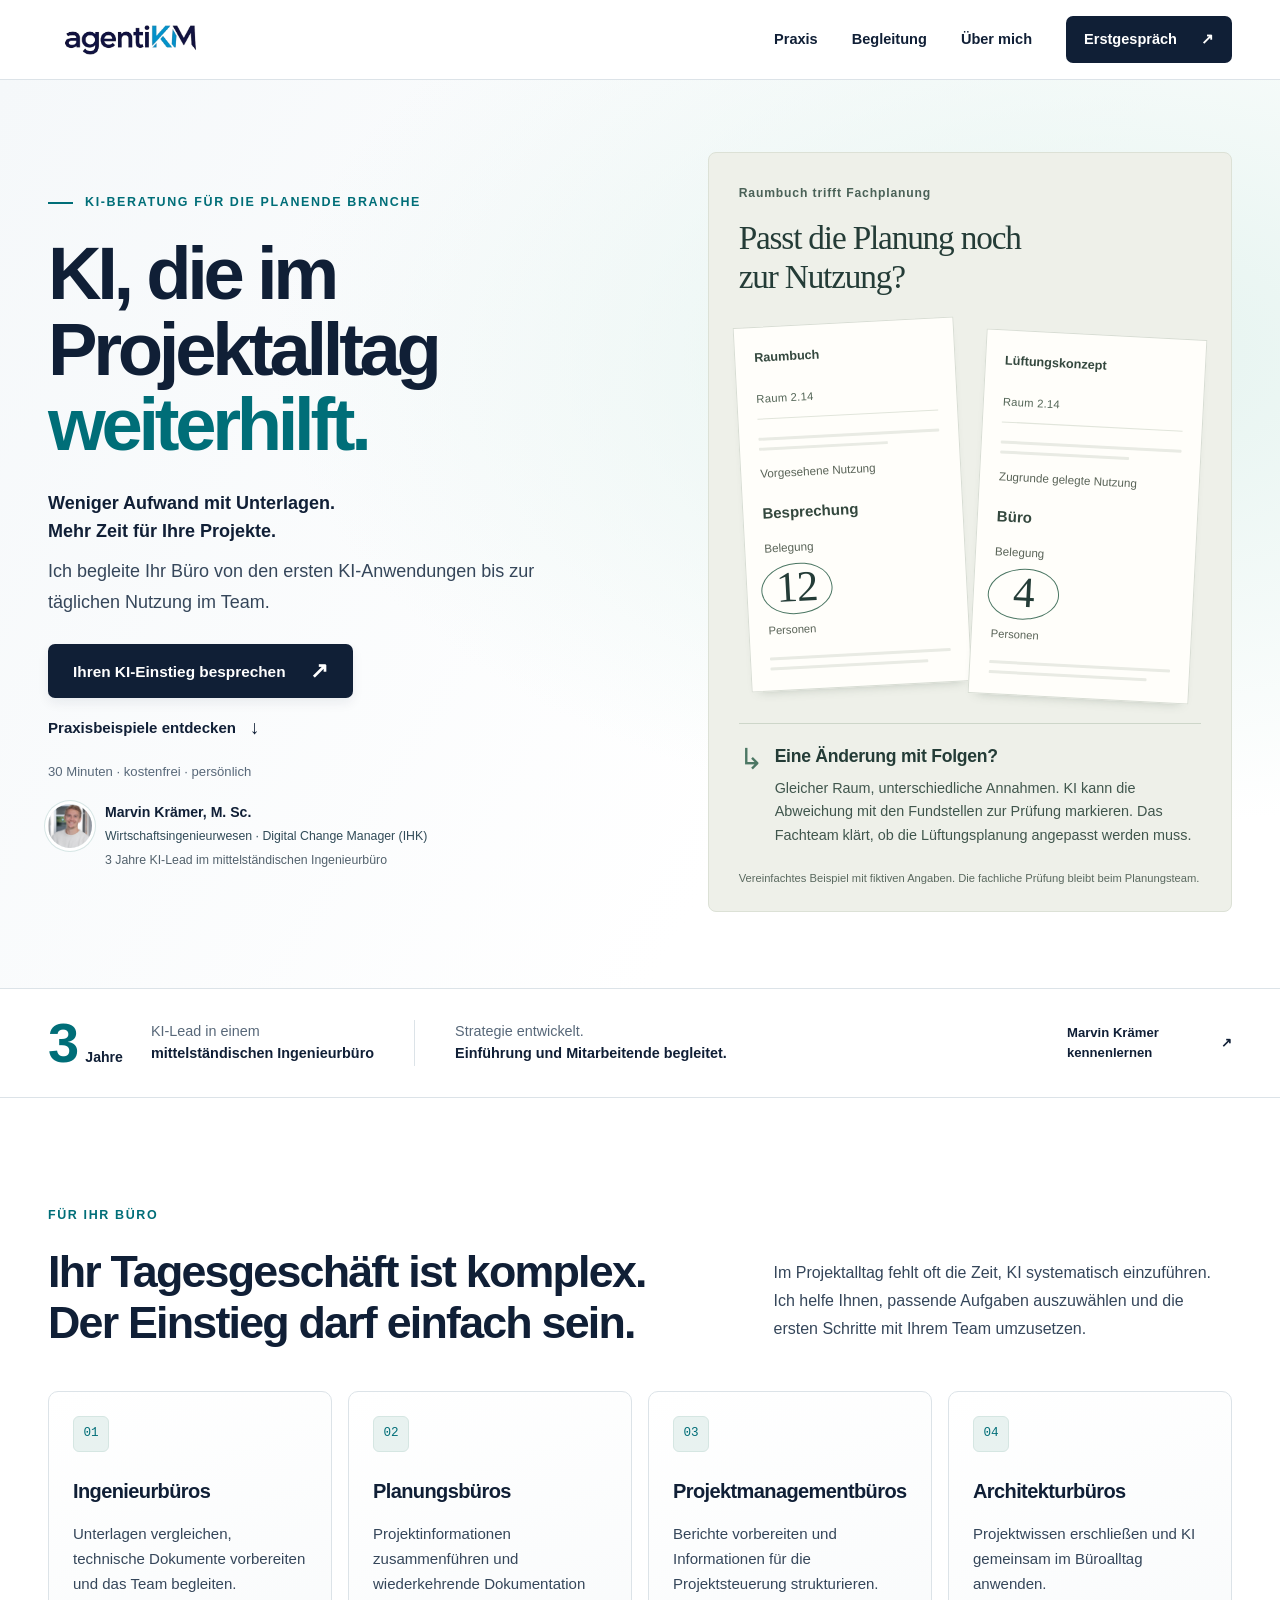
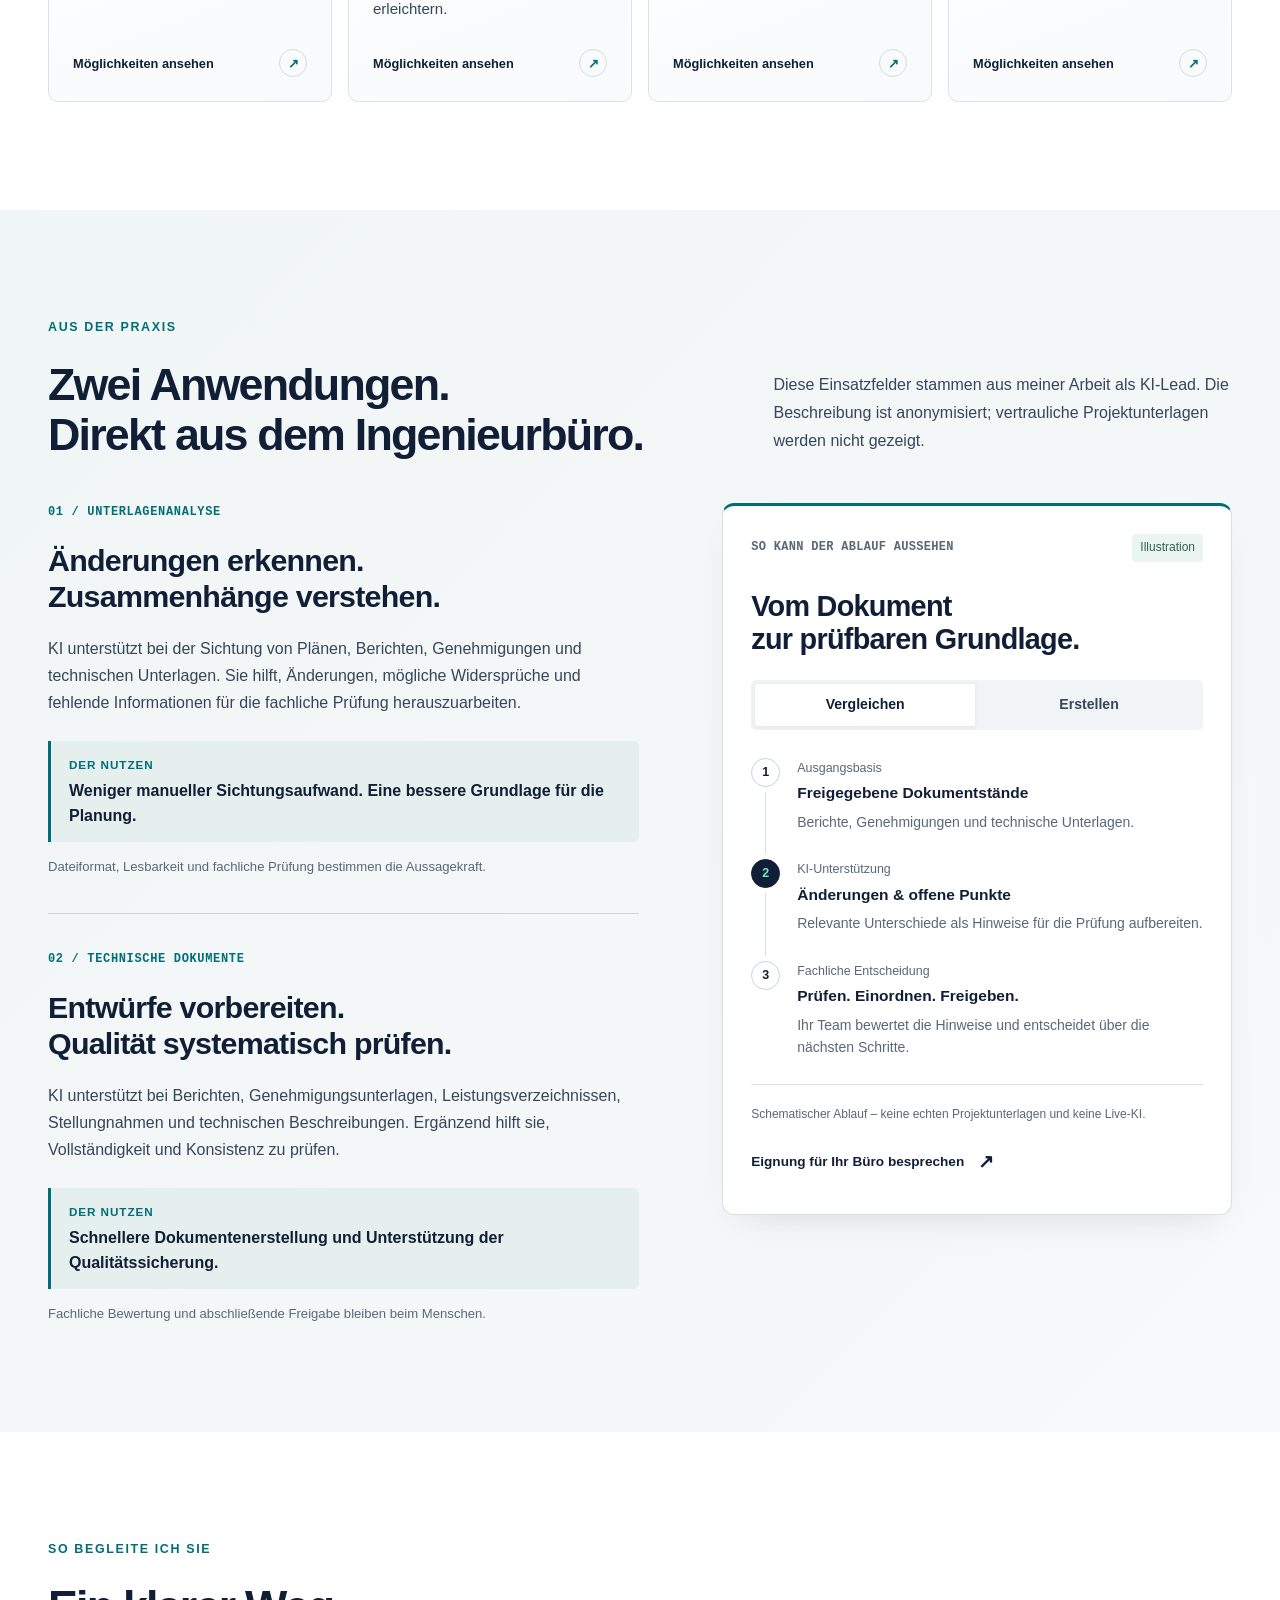
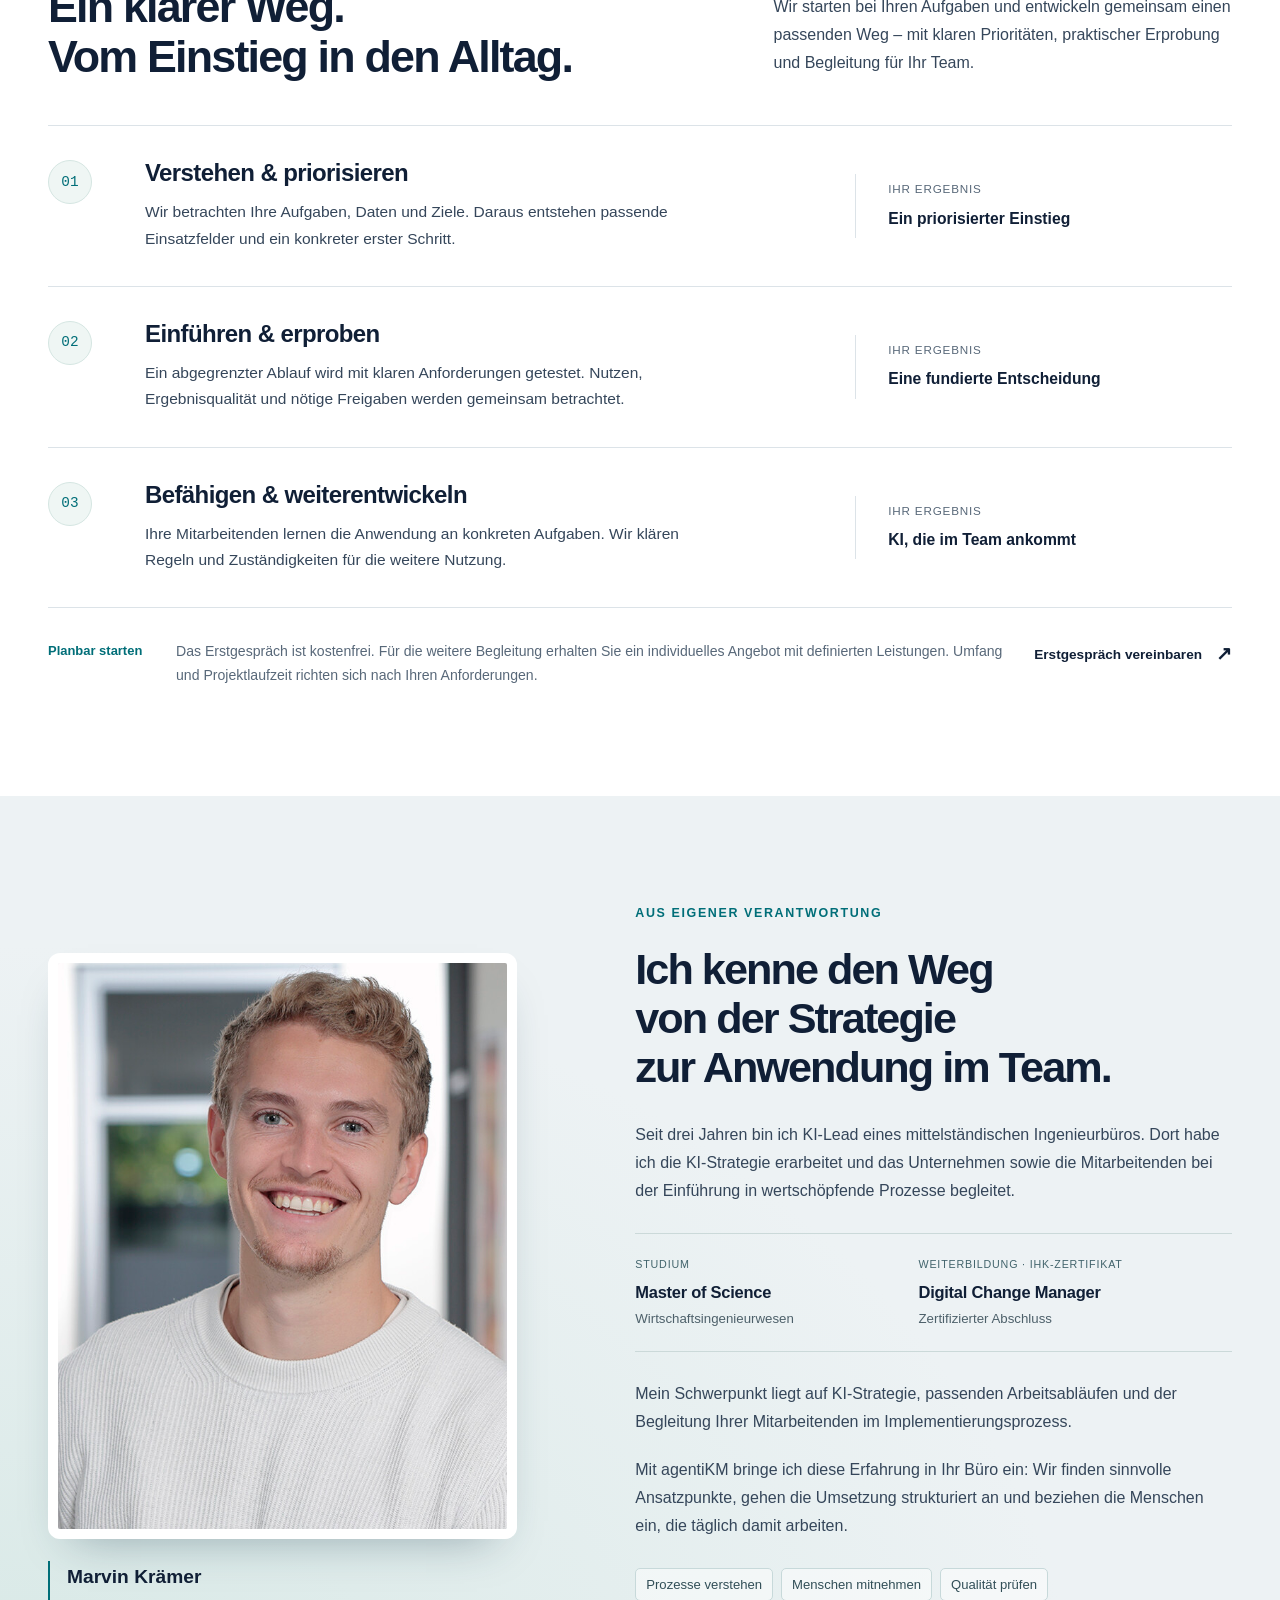
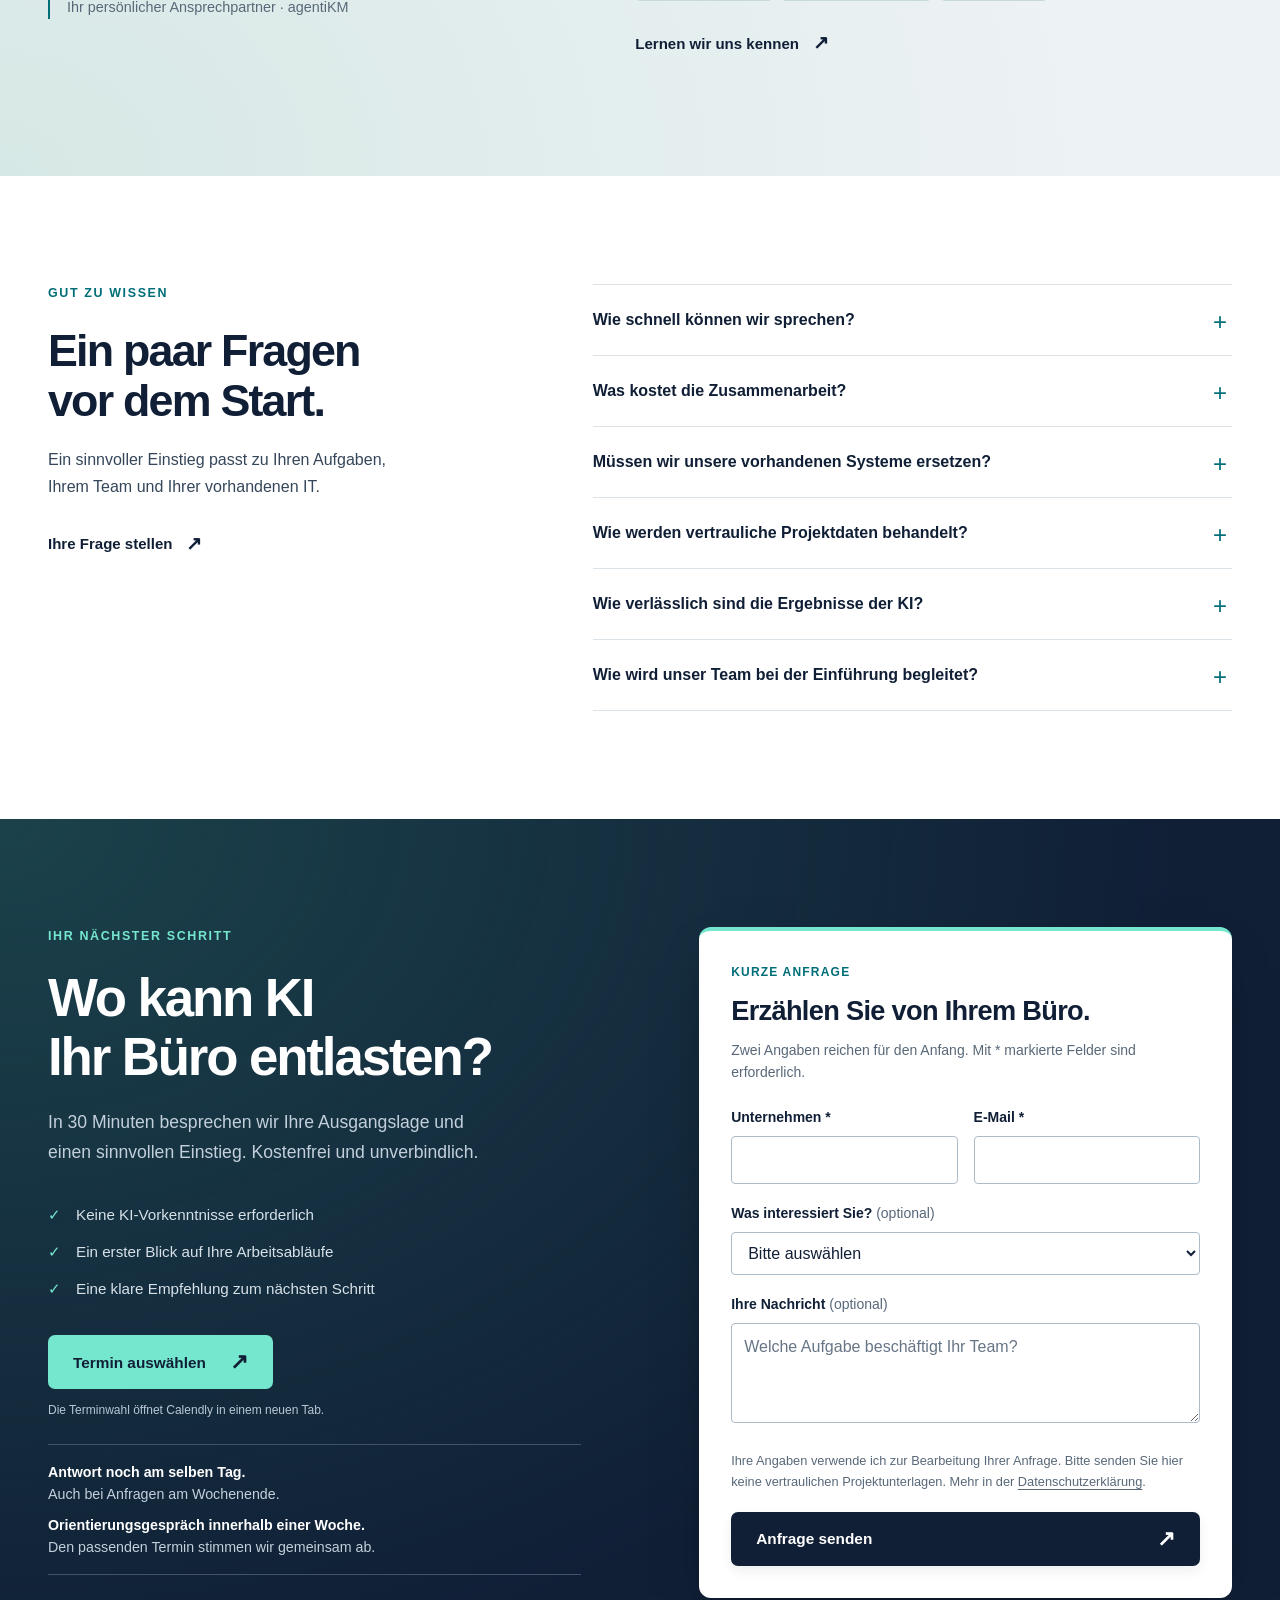
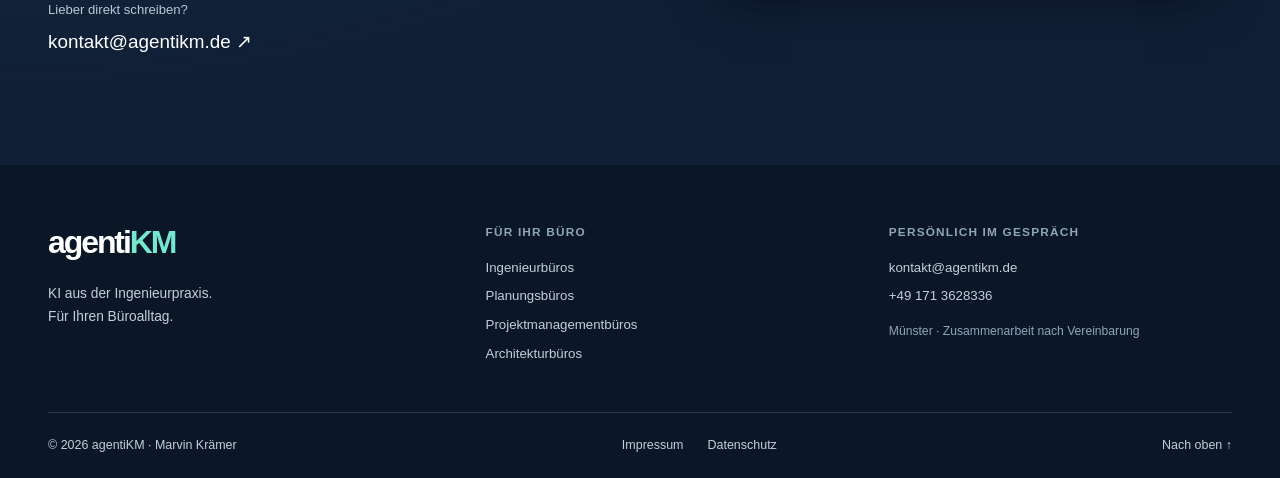
==== commit d0b0e632: "Show planning coordination example and highlight professional qualifications" ====
--- a/Website/index.html
+++ b/Website/index.html
@@ -9,15 +9,15 @@
 <a class="brand" href="./index.html" aria-label="agentiKM – Startseite"><img src="./assets/images/logo-agentikm.png" alt="agentiKM" width="165" height="44"></a>
 <button class="menu-toggle" aria-expanded="false" aria-controls="main-nav"><span>Menü</span><span class="menu-bars" aria-hidden="true"></span></button>
 <nav id="main-nav" class="main-nav" aria-label="Hauptnavigation"><a href="#praxis">Praxis</a><a href="#begleitung">Begleitung</a><a href="#ueber-mich">Über mich</a><a class="nav-contact" href="#kontakt">Erstgespräch <span aria-hidden="true">↗</span></a></nav>
-</div></header><main id="main"><section class="hero"><div class="container hero-grid"><div class="hero-copy"><p class="eyebrow">KI-Beratung für die planende Branche</p><h1>KI, die im <br>Projektalltag <br><span>weiterhilft.</span></h1><p class="hero-lead"><strong>Weniger Aufwand mit Unterlagen. <br>Mehr Zeit für Ihre Projekte.</strong> Ich begleite Ihr Büro von den ersten KI-Anwendungen bis zur täglichen Nutzung im Team.</p><div class="hero-actions"><a class="button button-dark" href="#kontakt">Ihren KI-Einstieg besprechen <span aria-hidden="true">↗</span></a><a class="text-link" href="#praxis">Praxisbeispiele entdecken <span aria-hidden="true">↓</span></a></div><p class="hero-note">30 Minuten · kostenfrei · persönlich</p><a class="hero-author" href="#ueber-mich"><img src="./assets/images/marvin-kraemer.jpg" alt="" width="40" height="40"><span><strong>Marvin Krämer</strong>3 Jahre KI-Lead im mittelständischen Ingenieurbüro</span></a></div>
+</div></header><main id="main"><section class="hero"><div class="container hero-grid"><div class="hero-copy"><p class="eyebrow">KI-Beratung für die planende Branche</p><h1>KI, die im <br>Projektalltag <br><span>weiterhilft.</span></h1><p class="hero-lead"><strong>Weniger Aufwand mit Unterlagen. <br>Mehr Zeit für Ihre Projekte.</strong> Ich begleite Ihr Büro von den ersten KI-Anwendungen bis zur täglichen Nutzung im Team.</p><div class="hero-actions"><a class="button button-dark" href="#kontakt">Ihren KI-Einstieg besprechen <span aria-hidden="true">↗</span></a><a class="text-link" href="#praxis">Praxisbeispiele entdecken <span aria-hidden="true">↓</span></a></div><p class="hero-note">30 Minuten · kostenfrei · persönlich</p><a class="hero-author" href="#ueber-mich"><img src="./assets/images/marvin-kraemer.jpg" alt="" width="40" height="40"><span class="hero-author-details"><strong>Marvin Krämer, M. Sc.</strong><span class="author-qualification">Wirtschaftsingenieurwesen · Digital Change Manager (IHK)</span><span class="author-experience">3 Jahre KI-Lead im mittelständischen Ingenieurbüro</span></span></a></div>
 <figure class="project-example" aria-labelledby="example-title">
-  <div class="example-heading"><p class="example-kicker">Unterlagen im Vergleich</p><h2 id="example-title">Ein Detail, das leicht<br>untergeht.</h2></div>
+  <div class="example-heading"><p class="example-kicker">Raumbuch trifft Fachplanung</p><h2 id="example-title">Passt die Planung noch<br>zur Nutzung?</h2></div>
   <div class="example-documents">
-    <div class="example-document"><p class="document-name">Baubeschreibung</p><div class="document-lines" aria-hidden="true"><span></span><span></span></div><p class="document-field">Anzahl der Stellplätze</p><p class="document-value"><span>24</span></p><div class="document-lines document-lines-bottom" aria-hidden="true"><span></span><span></span><span></span></div></div>
-    <div class="example-document"><p class="document-name">Planübersicht</p><div class="document-lines" aria-hidden="true"><span></span><span></span></div><p class="document-field">Anzahl der Stellplätze</p><p class="document-value"><span>28</span></p><div class="document-lines document-lines-bottom" aria-hidden="true"><span></span><span></span><span></span></div></div>
+    <div class="example-document"><p class="document-name">Raumbuch</p><p class="document-room">Raum 2.14</p><div class="document-lines" aria-hidden="true"><span></span><span></span></div><p class="document-field">Vorgesehene Nutzung</p><p class="document-use">Besprechung</p><p class="document-field">Belegung</p><p class="document-value"><span>12</span><small>Personen</small></p><div class="document-lines document-lines-bottom" aria-hidden="true"><span></span><span></span></div></div>
+    <div class="example-document"><p class="document-name">Lüftungskonzept</p><p class="document-room">Raum 2.14</p><div class="document-lines" aria-hidden="true"><span></span><span></span></div><p class="document-field">Zugrunde gelegte Nutzung</p><p class="document-use">Büro</p><p class="document-field">Belegung</p><p class="document-value"><span>4</span><small>Personen</small></p><div class="document-lines document-lines-bottom" aria-hidden="true"><span></span><span></span></div></div>
   </div>
-  <div class="example-review"><span class="review-mark" aria-hidden="true">↳</span><div><h3>Welche Angabe gilt?</h3><p>KI kann solche Abweichungen aufzeigen und die Fundstellen zusammenführen. Ihr Team prüft den Hinweis und klärt den richtigen Stand.</p></div></div>
-  <figcaption>Vereinfachtes Beispiel mit fiktiven Angaben.</figcaption>
+  <div class="example-review"><span class="review-mark" aria-hidden="true">↳</span><div><h3>Eine Änderung mit Folgen?</h3><p>Gleicher Raum, unterschiedliche Annahmen. KI kann die Abweichung mit den Fundstellen zur Prüfung markieren. Das Fachteam klärt, ob die Lüftungsplanung angepasst werden muss.</p></div></div>
+  <figcaption>Vereinfachtes Beispiel mit fiktiven Angaben. Die fachliche Prüfung bleibt beim Planungsteam.</figcaption>
 </figure></div></section>
 <section class="experience-bar" aria-label="Erfahrung"><div class="container experience-inner"><div class="experience-number">3<span>Jahre</span></div><p>KI-Lead in einem <br><strong>mittelständischen Ingenieurbüro</strong></p><div class="experience-divider"></div><p>Strategie entwickelt. <br><strong>Einführung und Mitarbeitende begleitet.</strong></p><a href="#ueber-mich">Marvin Krämer kennenlernen <span aria-hidden="true">↗</span></a></div></section>
 <section class="section audience" id="fuer-ihr-buero"><div class="container"><div class="section-heading"><div><p class="eyebrow">Für Ihr Büro</p><h2>Ihr Tagesgeschäft ist komplex. <br>Der Einstieg darf einfach sein.</h2></div><p>Im Projektalltag fehlt oft die Zeit, KI systematisch einzuführen. Ich helfe Ihnen, passende Aufgaben auszuwählen und die ersten Schritte mit Ihrem Team umzusetzen.</p></div><div class="sector-grid"><a class="sector-card" href="./ki-ingenieurbuero.html"><span class="sector-no">01</span><h3>Ingenieurbüros</h3><p>Unterlagen vergleichen, technische Dokumente vorbereiten und das Team begleiten.</p><span class="sector-link">Möglichkeiten ansehen <span aria-hidden="true">↗</span></span></a><a class="sector-card" href="./ki-planungsbuero.html"><span class="sector-no">02</span><h3>Planungsbüros</h3><p>Projektinformationen zusammenführen und wiederkehrende Dokumentation erleichtern.</p><span class="sector-link">Möglichkeiten ansehen <span aria-hidden="true">↗</span></span></a><a class="sector-card" href="./ki-projektmanagement.html"><span class="sector-no">03</span><h3>Projektmanagement&shy;büros</h3><p>Berichte vorbereiten und Informationen für die Projektsteuerung strukturieren.</p><span class="sector-link">Möglichkeiten ansehen <span aria-hidden="true">↗</span></span></a><a class="sector-card" href="./ki-architekturbuero.html"><span class="sector-no">04</span><h3>Architekturbüros</h3><p>Projektwissen erschließen und KI gemeinsam im Büroalltag anwenden.</p><span class="sector-link">Möglichkeiten ansehen <span aria-hidden="true">↗</span></span></a></div></div></section>
@@ -26,7 +26,7 @@
 <article class="case-card" id="dokumentenerstellung"><span class="case-number">02 / TECHNISCHE DOKUMENTE</span><h3>Entwürfe vorbereiten. <br>Qualität systematisch prüfen.</h3><p>KI unterstützt bei Berichten, Genehmigungsunterlagen, Leistungsverzeichnissen, Stellungnahmen und technischen Beschreibungen. Ergänzend hilft sie, Vollständigkeit und Konsistenz zu prüfen.</p><div class="case-outcome"><span>Der Nutzen</span><strong>Schnellere Dokumentenerstellung und Unterstützung der Qualitätssicherung.</strong></div><p class="case-limit">Fachliche Bewertung und abschließende Freigabe bleiben beim Menschen.</p></article></div>
 <aside class="workflow-demo" aria-labelledby="workflow-title"><div class="demo-heading"><span class="diagram-label">So kann der Ablauf aussehen</span><span class="demo-badge">Illustration</span></div><h3 id="workflow-title">Vom Dokument <br>zur prüfbaren Grundlage.</h3><div class="demo-switch" hidden><button type="button" class="active" aria-pressed="true" data-demo="compare">Vergleichen</button><button type="button" aria-pressed="false" data-demo="create">Erstellen</button></div><div class="workflow-stages"><div class="workflow-stage"><span class="stage-marker">1</span><div><span class="stage-label">Ausgangsbasis</span><strong data-demo-input>Freigegebene Dokumentstände</strong><p data-demo-input-text>Berichte, Genehmigungen und technische Unterlagen.</p></div></div><div class="workflow-stage"><span class="stage-marker accent">2</span><div><span class="stage-label">KI-Unterstützung</span><strong data-demo-process>Änderungen & offene Punkte</strong><p data-demo-process-text>Relevante Unterschiede als Hinweise für die Prüfung aufbereiten.</p></div></div><div class="workflow-stage"><span class="stage-marker">3</span><div><span class="stage-label">Fachliche Entscheidung</span><strong data-demo-output>Prüfen. Einordnen. Freigeben.</strong><p data-demo-output-text>Ihr Team bewertet die Hinweise und entscheidet über die nächsten Schritte.</p></div></div></div><div class="demo-note">Schematischer Ablauf – keine echten Projektunterlagen und keine Live-KI.</div><a class="text-link" href="#kontakt">Eignung für Ihr Büro besprechen <span aria-hidden="true">↗</span></a></aside></div></div></section>
 <section class="section approach" id="begleitung"><div class="container"><div class="section-heading"><div><p class="eyebrow">So begleite ich Sie</p><h2>Ein klarer Weg. <br>Vom Einstieg in den Alltag.</h2></div><p>Wir starten bei Ihren Aufgaben und entwickeln gemeinsam einen passenden Weg – mit klaren Prioritäten, praktischer Erprobung und Begleitung für Ihr Team.</p></div><ol class="approach-list"><li><span class="approach-no">01</span><div><h3>Verstehen & priorisieren</h3><p>Wir betrachten Ihre Aufgaben, Daten und Ziele. Daraus entstehen passende Einsatzfelder und ein konkreter erster Schritt.</p></div><div class="deliverable"><span>Ihr Ergebnis</span><strong>Ein priorisierter Einstieg</strong></div></li><li><span class="approach-no">02</span><div><h3>Einführen & erproben</h3><p>Ein abgegrenzter Ablauf wird mit klaren Anforderungen getestet. Nutzen, Ergebnisqualität und nötige Freigaben werden gemeinsam betrachtet.</p></div><div class="deliverable"><span>Ihr Ergebnis</span><strong>Eine fundierte Entscheidung</strong></div></li><li><span class="approach-no">03</span><div><h3>Befähigen & weiterentwickeln</h3><p>Ihre Mitarbeitenden lernen die Anwendung an konkreten Aufgaben. Wir klären Regeln und Zuständigkeiten für die weitere Nutzung.</p></div><div class="deliverable"><span>Ihr Ergebnis</span><strong>KI, die im Team ankommt</strong></div></li></ol><div class="scope-note"><span>Planbar starten</span><p>Das Erstgespräch ist kostenfrei. Für die weitere Begleitung erhalten Sie ein individuelles Angebot mit definierten Leistungen. Umfang und Projektlaufzeit richten sich nach Ihren Anforderungen.</p><a class="text-link" href="#kontakt">Erstgespräch vereinbaren <span aria-hidden="true">↗</span></a></div></div></section>
-<section class="section founder" id="ueber-mich"><div class="container founder-grid"><div class="founder-photo"><img class="founder-portrait" src="./assets/images/marvin-kraemer.jpg" alt="Marvin Krämer, Ihr Ansprechpartner bei agentiKM" width="800" height="800" loading="lazy"><div class="portrait-caption"><strong>Marvin Krämer</strong><p>Ihr persönlicher Ansprechpartner · agentiKM</p></div></div><div class="founder-story"><p class="eyebrow">Aus eigener Verantwortung</p><h3>Ich kenne den Weg <br>von der Strategie <br>zur Anwendung im Team.</h3><p>Seit drei Jahren bin ich KI-Lead eines mittelständischen Ingenieurbüros. Dort habe ich die KI-Strategie erarbeitet und das Unternehmen sowie die Mitarbeitenden bei der Einführung in wertschöpfende Prozesse begleitet.</p><p>Mein fachlicher Hintergrund: ein Master of Science in Wirtschaftsingenieurwesen und die Weiterbildung zum Digital Change Manager mit IHK-Zertifikat. Mein Schwerpunkt liegt auf KI-Strategie, passenden Arbeitsabläufen und der Begleitung Ihrer Mitarbeitenden im Implementierungsprozess.</p><p>Mit agentiKM bringe ich diese Erfahrung in Ihr Büro ein: Wir finden sinnvolle Ansatzpunkte, gehen die Umsetzung strukturiert an und beziehen die Menschen ein, die täglich damit arbeiten.</p><div class="founder-principles"><span>Prozesse verstehen</span><span>Menschen mitnehmen</span><span>Qualität prüfen</span></div><a class="text-link" href="#kontakt">Lernen wir uns kennen <span aria-hidden="true">↗</span></a></div></div></section>
+<section class="section founder" id="ueber-mich"><div class="container founder-grid"><div class="founder-photo"><img class="founder-portrait" src="./assets/images/marvin-kraemer.jpg" alt="Marvin Krämer, Ihr Ansprechpartner bei agentiKM" width="800" height="800" loading="lazy"><div class="portrait-caption"><strong>Marvin Krämer</strong><p>Ihr persönlicher Ansprechpartner · agentiKM</p></div></div><div class="founder-story"><p class="eyebrow">Aus eigener Verantwortung</p><h3>Ich kenne den Weg <br>von der Strategie <br>zur Anwendung im Team.</h3><p>Seit drei Jahren bin ich KI-Lead eines mittelständischen Ingenieurbüros. Dort habe ich die KI-Strategie erarbeitet und das Unternehmen sowie die Mitarbeitenden bei der Einführung in wertschöpfende Prozesse begleitet.</p><div class="founder-qualifications" aria-label="Studium und Weiterbildung"><div class="qualification"><p class="qualification-label">Studium</p><h4>Master of Science</h4><p>Wirtschaftsingenieurwesen</p></div><div class="qualification"><p class="qualification-label">Weiterbildung · IHK-Zertifikat</p><h4>Digital Change Manager</h4><p>Zertifizierter Abschluss</p></div></div><p>Mein Schwerpunkt liegt auf KI-Strategie, passenden Arbeitsabläufen und der Begleitung Ihrer Mitarbeitenden im Implementierungsprozess.</p><p>Mit agentiKM bringe ich diese Erfahrung in Ihr Büro ein: Wir finden sinnvolle Ansatzpunkte, gehen die Umsetzung strukturiert an und beziehen die Menschen ein, die täglich damit arbeiten.</p><div class="founder-principles"><span>Prozesse verstehen</span><span>Menschen mitnehmen</span><span>Qualität prüfen</span></div><a class="text-link" href="#kontakt">Lernen wir uns kennen <span aria-hidden="true">↗</span></a></div></div></section>
 <section class="section questions" id="fragen"><div class="container faq-grid"><div><p class="eyebrow">Gut zu wissen</p><h2>Ein paar Fragen <br>vor dem Start.</h2><p>Ein sinnvoller Einstieg passt zu Ihren Aufgaben, Ihrem Team und Ihrer vorhandenen IT.</p><a class="text-link" href="mailto:kontakt@agentikm.de">Ihre Frage stellen <span aria-hidden="true">↗</span></a></div><div class="faq-list"><details><summary>Wie schnell können wir sprechen?</summary><p>Sie erhalten noch am Tag Ihrer Anfrage eine Rückmeldung, auch am Wochenende. Ein erstes Orientierungsgespräch ist spätestens innerhalb einer Woche nach Ihrer Anfrage möglich. Die Laufzeit eines anschließenden Projekts vereinbaren wir passend zum Umfang.</p></details><details><summary>Was kostet die Zusammenarbeit?</summary><p>Das 30-minütige Erstgespräch ist kostenfrei und unverbindlich. Anschließend erhalten Sie bei passendem Bedarf ein individuelles Angebot. Darin werden Leistungen, Mitwirkung und gegebenenfalls zusätzliche Lizenz- oder Betriebskosten abgegrenzt.</p></details><details><summary>Müssen wir unsere vorhandenen Systeme ersetzen?</summary><p>Wir prüfen zunächst, welche Daten und Systeme bereits vorhanden sind. Ob zusätzliche Werkzeuge oder Schnittstellen nötig sind, hängt vom ausgewählten Ablauf ab und wird vor der Umsetzung geklärt.</p></details><details><summary>Wie werden vertrauliche Projektdaten behandelt?</summary><p>Vor dem Einsatz klären wir, welche Daten genutzt werden dürfen, wer Zugriff erhält und welche Dienste geeignet sind. Dazu stimmen wir uns bei Bedarf mit Ihrer IT und Ihren Datenschutzverantwortlichen ab. Für das Erstgespräch sind keine vertraulichen Unterlagen erforderlich.</p></details><details><summary>Wie verlässlich sind die Ergebnisse der KI?</summary><p>KI kann Informationen übersehen oder falsch einordnen. Deshalb gehören fachliche Prüfung, Quellenbezug und klare Freigaben zum Ablauf. Die Eignung wird an der konkreten Aufgabe geprüft; eine fehlerfreie automatische Bearbeitung wird nicht versprochen.</p></details><details><summary>Wie wird unser Team bei der Einführung begleitet?</summary><p>Die Einführung wird mit den beteiligten Mitarbeitenden geplant. Praktische Anwendung an Ihren Aufgaben, verständliche Regeln und geklärte Zuständigkeiten helfen dabei, KI im Arbeitsalltag zu nutzen. Den konkreten Umfang vereinbaren wir im Angebot.</p></details></div></div></section>
 <section class="contact section" id="kontakt"><div class="container contact-grid"><div class="contact-copy"><p class="eyebrow">Ihr nächster Schritt</p><h2>Wo kann KI <br>Ihr Büro entlasten?</h2><p class="lead">In 30 Minuten besprechen wir Ihre Ausgangslage und einen sinnvollen Einstieg. Kostenfrei und unverbindlich.</p><ul class="check-list"><li>Keine KI-Vorkenntnisse erforderlich</li><li>Ein erster Blick auf Ihre Arbeitsabläufe</li><li>Eine klare Empfehlung zum nächsten Schritt</li></ul><a class="button button-light" href="https://calendly.com/kontakt-agentikm/30min" target="_blank" rel="noopener noreferrer" data-track="booking-link">Termin auswählen <span aria-hidden="true">↗</span><span class="sr-only"> (Calendly, öffnet in neuem Tab)</span></a><p class="external-note">Die Terminwahl öffnet Calendly in einem neuen Tab.</p><div class="response-promise"><p><strong>Antwort noch am selben Tag.</strong> <br>Auch bei Anfragen am Wochenende.</p><p><strong>Orientierungsgespräch innerhalb einer Woche.</strong> <br>Den passenden Termin stimmen wir gemeinsam ab.</p></div><div class="contact-direct"><span>Lieber direkt schreiben?</span><a href="mailto:kontakt@agentikm.de">kontakt@agentikm.de <span aria-hidden="true">↗</span></a></div></div>
 <form class="contact-form" name="kontaktanfrage" method="POST" action="./danke.html" data-netlify="true" netlify-honeypot="bot-field" id="contact-form"><input type="hidden" name="form-name" value="kontaktanfrage"><input type="hidden" name="source" value="Website"><input type="hidden" name="campaign" value=""><div class="honeypot" aria-hidden="true"><label>Dieses Feld bitte leer lassen<input name="bot-field" tabindex="-1" autocomplete="off"></label></div><p class="form-kicker">Kurze Anfrage</p><h3>Erzählen Sie von Ihrem Büro.</h3><p class="form-intro">Zwei Angaben reichen für den Anfang. Mit * markierte Felder sind erforderlich.</p><div class="field-grid"><div class="field"><label for="company">Unternehmen *</label><input id="company" name="company" autocomplete="organization" required maxlength="160"></div><div class="field"><label for="email">E-Mail *</label><input id="email" name="email" type="email" autocomplete="email" required maxlength="254"></div></div><div class="field"><label for="topic">Was interessiert Sie? <span>(optional)</span></label><select id="topic" name="topic"><option value="">Bitte auswählen</option><option>Erster KI-Einstieg</option><option>Unterlagenanalyse und Dokumentenvergleich</option><option>Technische Dokumente erstellen und prüfen</option><option>Strategie und Mitarbeiterbegleitung</option><option>Ein anderer Anwendungsfall</option></select></div><div class="field"><label for="message">Ihre Nachricht <span>(optional)</span></label><textarea id="message" name="message" rows="3" maxlength="5000" placeholder="Welche Aufgabe beschäftigt Ihr Team?"></textarea></div><p class="privacy-note">Ihre Angaben verwende ich zur Bearbeitung Ihrer Anfrage. Bitte senden Sie hier keine vertraulichen Projektunterlagen. Mehr in der <a href="./datenschutz.html">Datenschutzerklärung</a>.</p><button class="button button-dark form-submit" type="submit"><span>Anfrage senden</span><span aria-hidden="true">↗</span></button><p class="form-status" role="status" tabindex="-1" hidden></p></form></div></section></main><footer class="site-footer"><div class="container"><div class="footer-top"><div><a class="wordmark" href="./index.html">agenti<span>KM</span></a><p>KI aus der Ingenieurpraxis. <br>Für Ihren Büroalltag.</p></div><div class="footer-links"><p class="footer-label">Für Ihr Büro</p><a href="./ki-ingenieurbuero.html">Ingenieurbüros</a><a href="./ki-planungsbuero.html">Planungsbüros</a><a href="./ki-projektmanagement.html">Projektmanagementbüros</a><a href="./ki-architekturbuero.html">Architekturbüros</a></div><div class="footer-links"><p class="footer-label">Persönlich im Gespräch</p><a href="mailto:kontakt@agentikm.de">kontakt@agentikm.de</a><a href="tel:+491713628336">+49 171 3628336</a><span>Münster · Zusammenarbeit nach Vereinbarung</span></div></div><div class="footer-bottom"><span>© <span data-year>2026</span> agentiKM · Marvin Krämer</span><div><a href="./impressum.html">Impressum</a><a href="./datenschutz.html">Datenschutz</a></div><a href="#main">Nach oben ↑</a></div></div></footer><script type="application/ld+json">{"@context": "https://schema.org", "@type": "ProfessionalService", "name": "agentiKM", "url": "https://agentikm.de", "description": "KI-Beratung und Einführung für mittelständische Planungs-, Ingenieur-, Projektmanagement- und Architekturbüros.", "email": "kontakt@agentikm.de", "founder": {"@type": "Person", "name": "Marvin Krämer"}}</script></body></html>
--- a/Website/styles.css
+++ b/Website/styles.css
@@ -104,3 +104,29 @@
 .pilot-outline{border-radius:10px;border-top:3px solid var(--cyan)}
 @media(max-width:1024px){.sector-card,.sector-card:last-child{margin:0;padding:24px;border:1px solid var(--line)}}
 @media(max-width:640px){.hero-copy>.eyebrow{gap:8px}.hero-copy>.eyebrow::before{width:16px}.hero-lead strong{margin-bottom:10px}.sector-grid{gap:12px}.sector-card,.sector-card:last-child{padding:22px;border:1px solid var(--line)}.sector-card h3{font-size:1.5rem}.sector-no{margin-bottom:18px}.sector-link{justify-content:space-between}.approach-no{width:30px;min-height:30px;font-size:.75rem}.founder-portrait{border-width:7px}.portrait-caption{margin-top:20px}.hero-visual::after{width:20px;height:20px;right:11px;top:11px}}
+
+/* Local design variant: qualifications and a coordinated planning example. */
+.hero-author{align-items:flex-start;gap:13px}
+.hero-author img{width:44px;height:44px;flex-shrink:0;margin-top:2px}
+.hero-author-details{display:block;max-width:430px}
+.hero-author-details strong{font-size:.88rem;margin-bottom:4px}
+.hero-author-details .author-qualification{display:block;font-size:.77rem;line-height:1.55;color:#314b58;margin-bottom:5px}
+.hero-author-details .author-experience{display:block;font-size:.77rem;line-height:1.55;color:#52616c}
+.project-example{padding-top:30px}
+.example-heading h2{margin-bottom:24px}
+.document-name{margin-bottom:5px;min-height:2.8em;display:flex;align-items:flex-start}
+.document-room{font-size:.7rem;letter-spacing:.025em;color:#536556;margin:0 0 18px;padding-bottom:10px;border-bottom:1px solid #e1e5db}
+.document-lines{margin-bottom:15px}
+.document-field{min-height:2.8em;margin-bottom:4px}
+.document-use{font-size:.94rem;font-weight:600;line-height:1.4;margin:0 0 17px;color:#34483e}
+.document-use + .document-field{min-height:0}
+.document-value{margin-bottom:19px}
+.document-value small{display:block;font-family:"Segoe UI",Arial,sans-serif;font-size:.7rem;letter-spacing:0;margin-top:7px;color:#596357}
+.document-lines-bottom{margin-bottom:0}
+.founder-qualifications{display:grid;grid-template-columns:1fr 1.2fr;gap:22px;margin:28px 0;padding:22px 0;border-top:1px solid #cbd9d9;border-bottom:1px solid #cbd9d9}
+.founder-qualifications .qualification-label{font-size:.67rem;line-height:1.5;text-transform:uppercase;letter-spacing:.075em;color:#42646c;margin:0 0 9px}
+.founder-qualifications h4{font-size:1.03rem;line-height:1.4;font-weight:650;color:#101f36;margin:0 0 5px;letter-spacing:-.015em}
+.founder-qualifications .qualification > p:last-child{font-size:.83rem;line-height:1.5;margin:0;color:#4d606a}
+@media(max-width:1150px) and (min-width:851px){.document-use{font-size:.83rem}.founder-qualifications{gap:16px}.founder-qualifications h4{font-size:.93rem}}
+@media(max-width:640px){.hero-author-details .author-qualification,.hero-author-details .author-experience{font-size:.73rem}.document-use{font-size:.83rem}.founder-qualifications{gap:20px;grid-template-columns:1fr;padding:23px 0}.founder-qualifications .qualification + .qualification{border-top:1px solid #dce4e4;padding-top:18px}.example-heading h2{font-size:1.9rem}}
+@media(max-width:360px){.document-use{font-size:.73rem}.document-name{font-size:.67rem}.document-room{font-size:.66rem}.example-heading h2{font-size:1.7rem}}
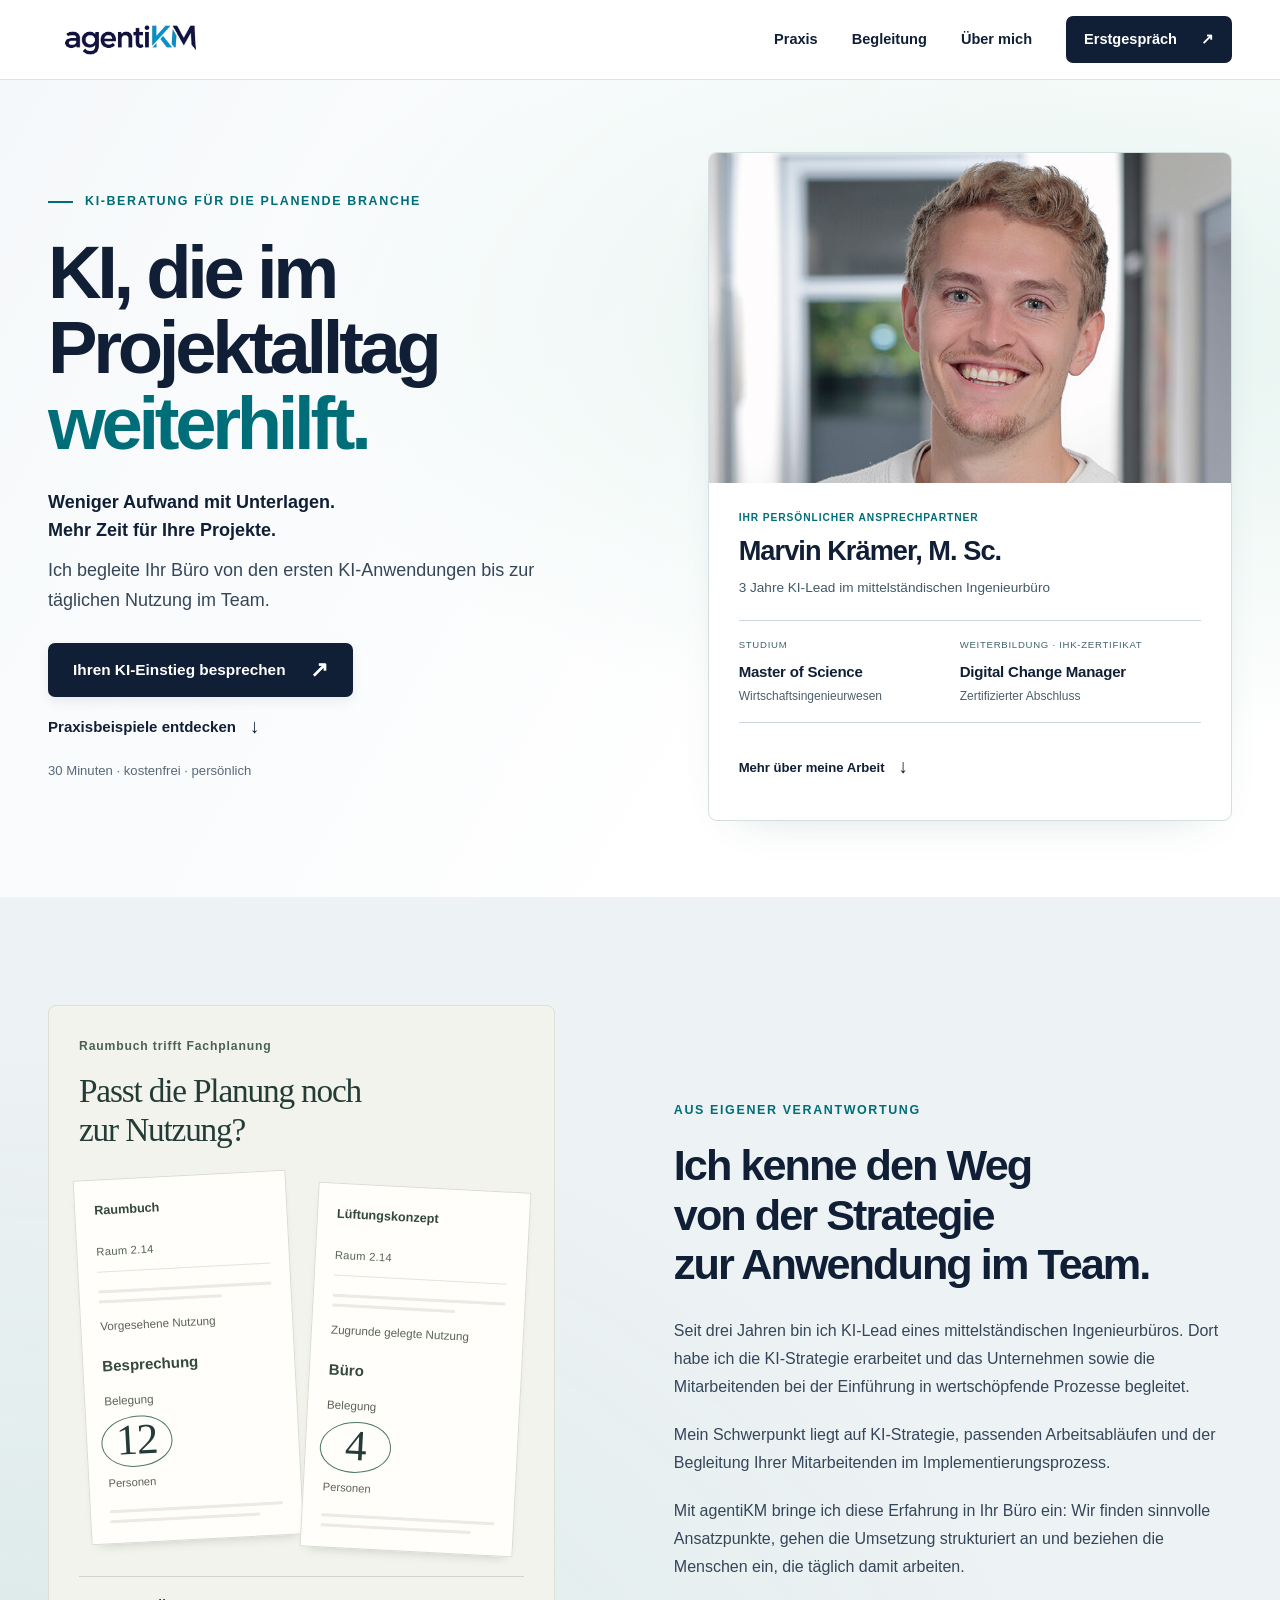
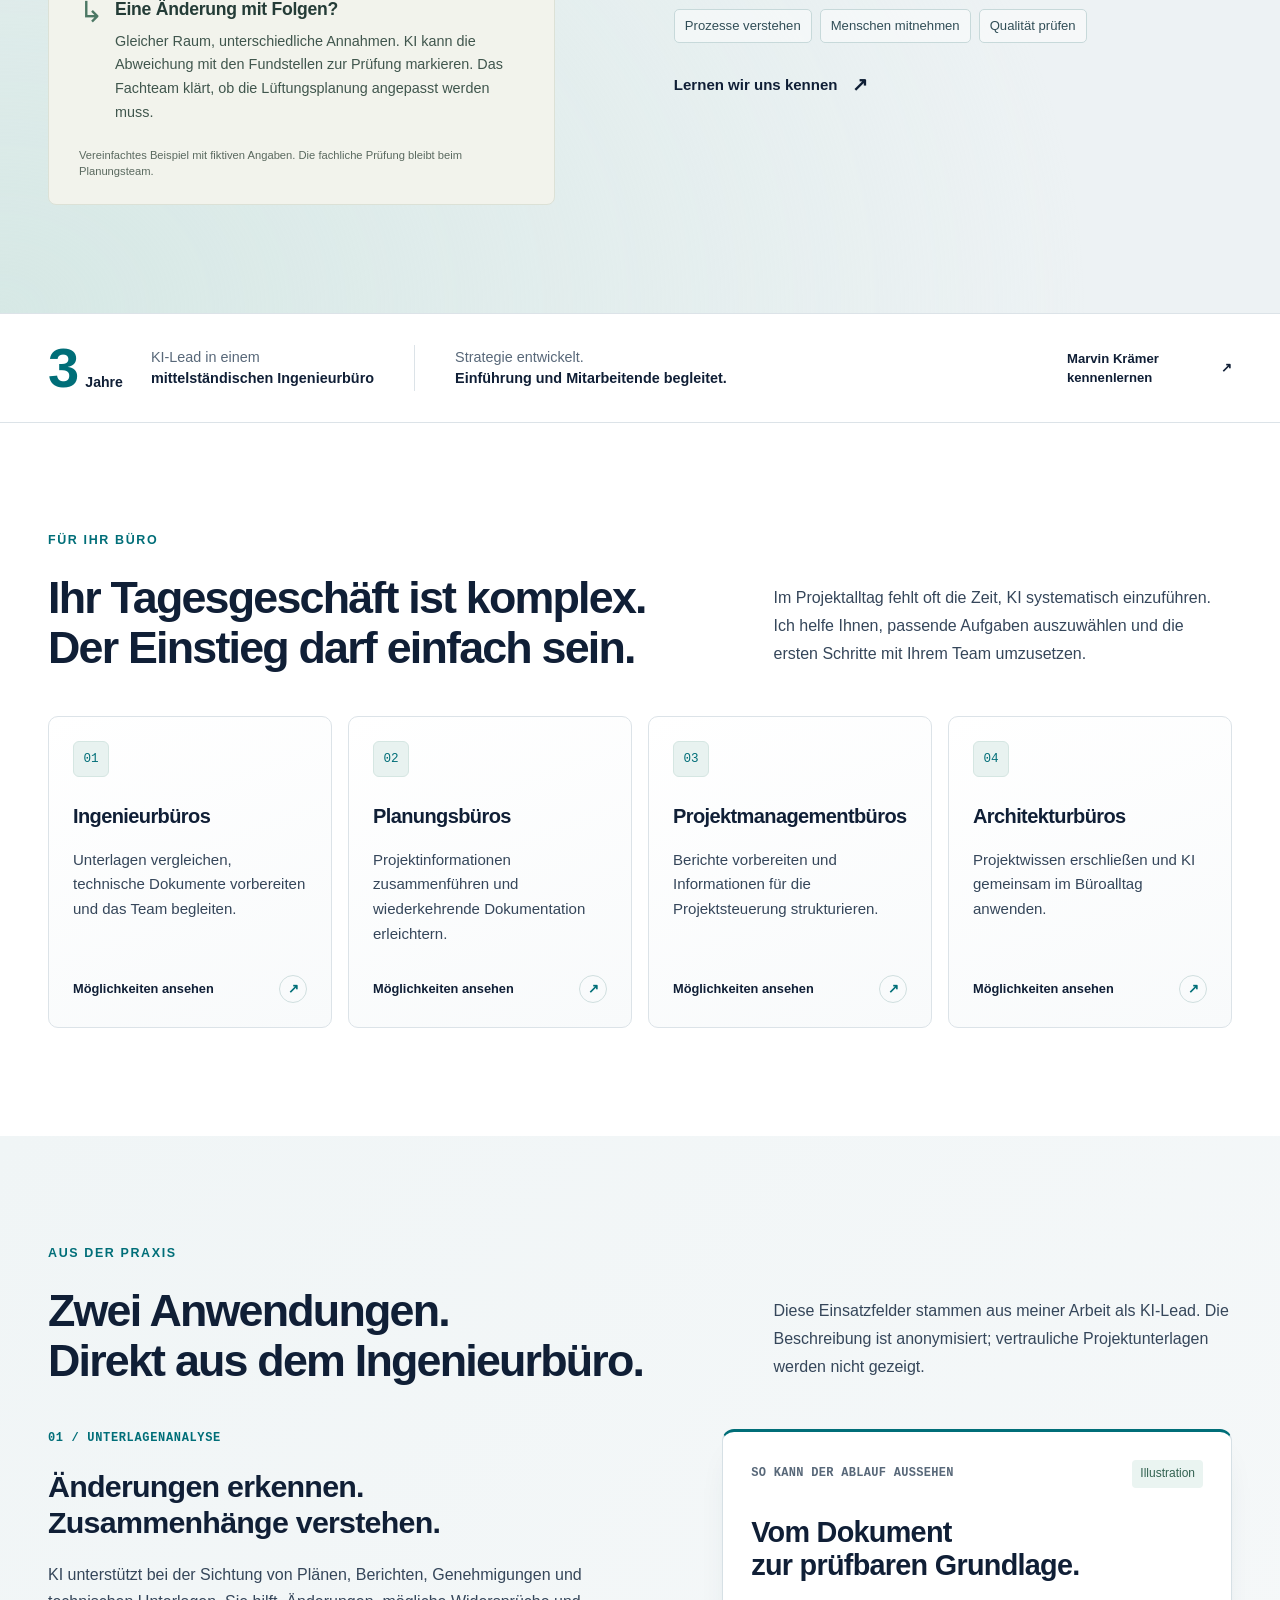
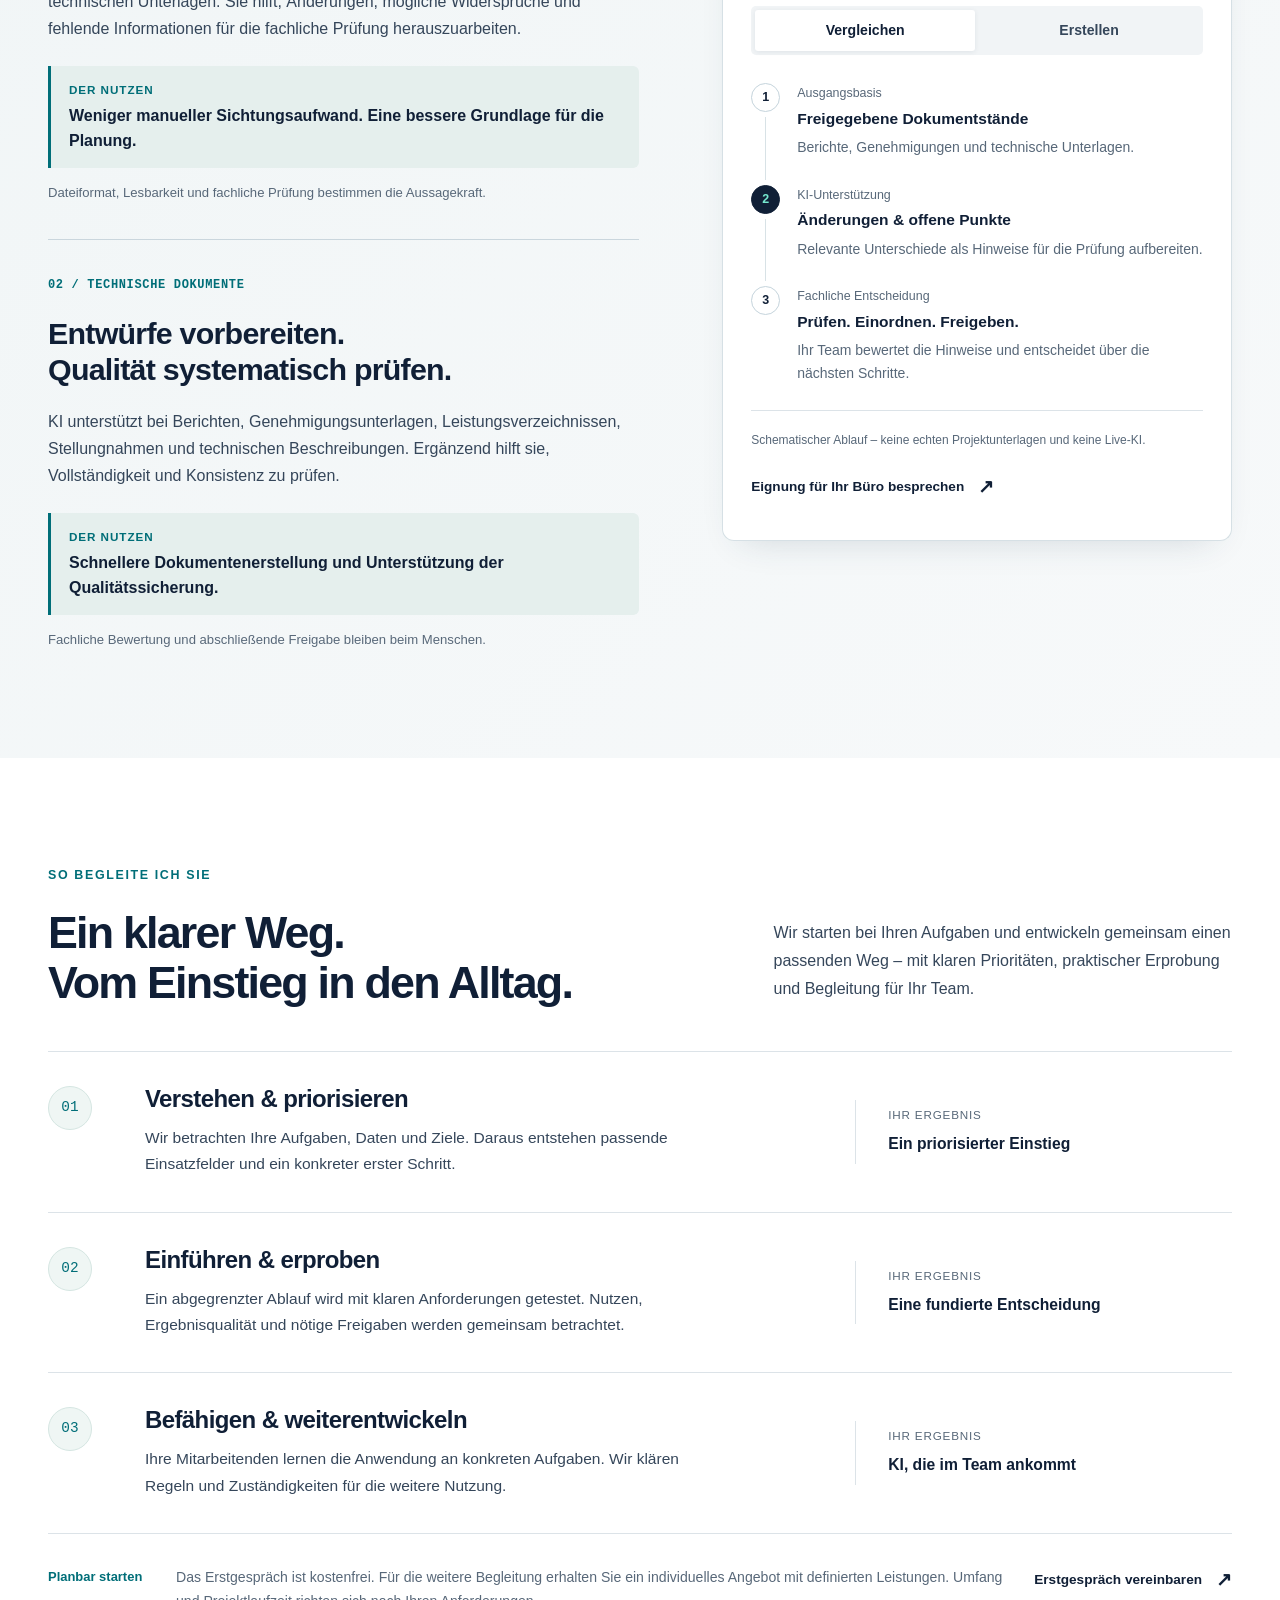
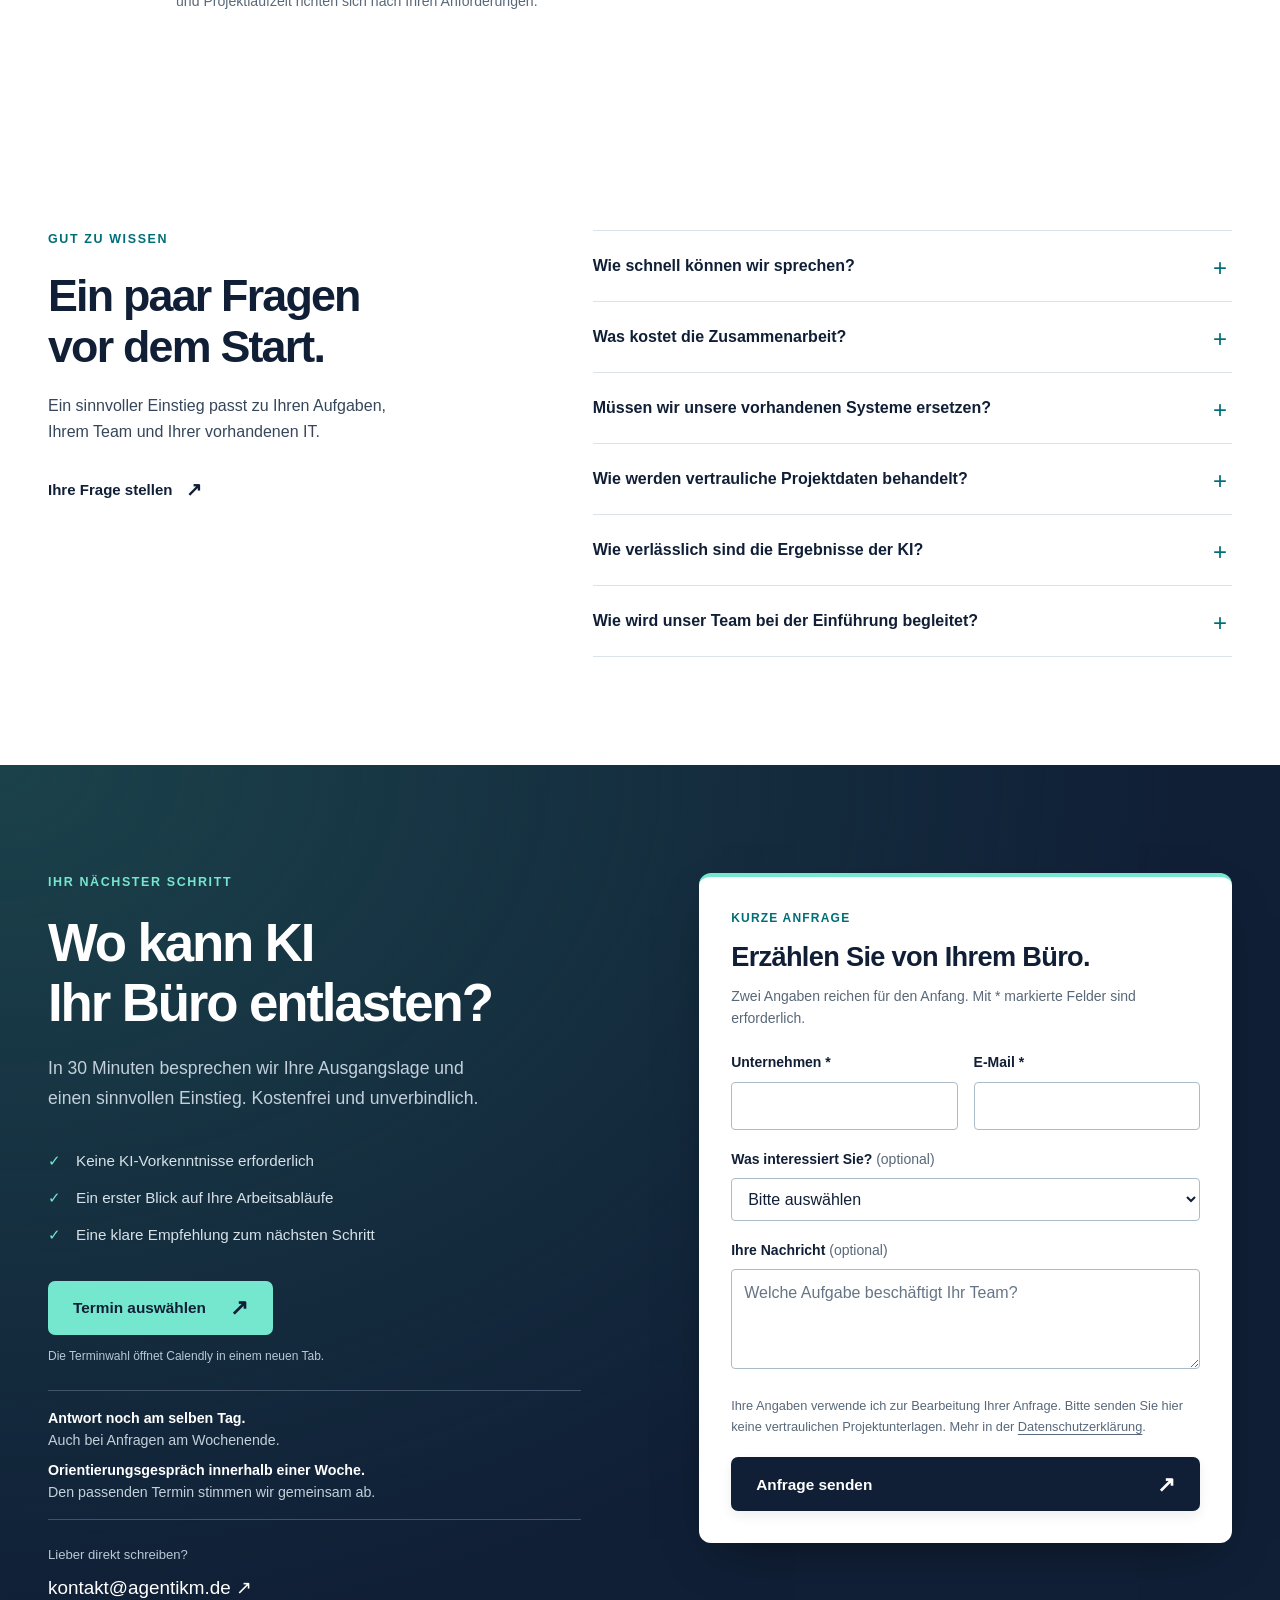
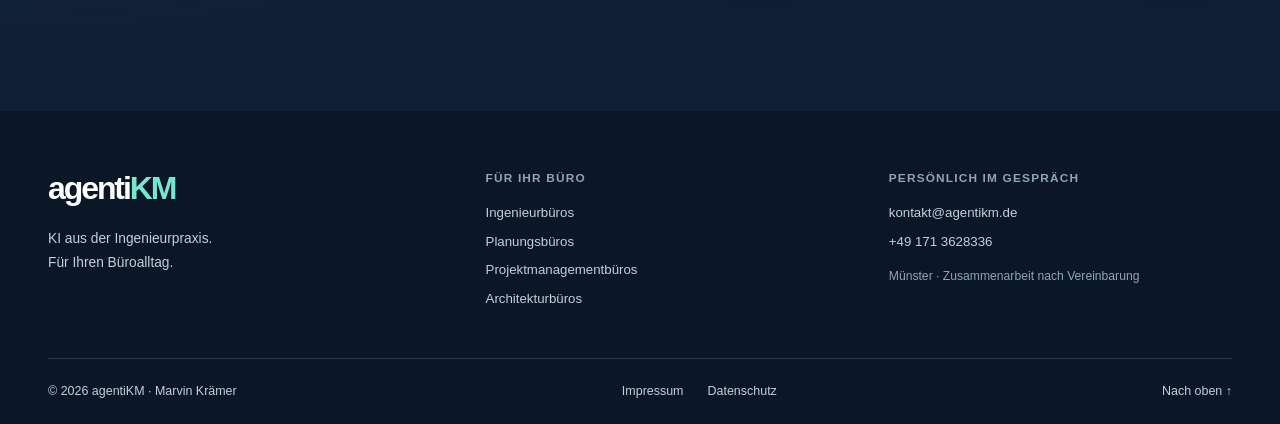
==== commit 02225001: "Lead with founder qualifications and place introduction directly after hero" ====
--- a/Website/index.html
+++ b/Website/index.html
@@ -9,8 +9,9 @@
 <a class="brand" href="./index.html" aria-label="agentiKM – Startseite"><img src="./assets/images/logo-agentikm.png" alt="agentiKM" width="165" height="44"></a>
 <button class="menu-toggle" aria-expanded="false" aria-controls="main-nav"><span>Menü</span><span class="menu-bars" aria-hidden="true"></span></button>
 <nav id="main-nav" class="main-nav" aria-label="Hauptnavigation"><a href="#praxis">Praxis</a><a href="#begleitung">Begleitung</a><a href="#ueber-mich">Über mich</a><a class="nav-contact" href="#kontakt">Erstgespräch <span aria-hidden="true">↗</span></a></nav>
-</div></header><main id="main"><section class="hero"><div class="container hero-grid"><div class="hero-copy"><p class="eyebrow">KI-Beratung für die planende Branche</p><h1>KI, die im <br>Projektalltag <br><span>weiterhilft.</span></h1><p class="hero-lead"><strong>Weniger Aufwand mit Unterlagen. <br>Mehr Zeit für Ihre Projekte.</strong> Ich begleite Ihr Büro von den ersten KI-Anwendungen bis zur täglichen Nutzung im Team.</p><div class="hero-actions"><a class="button button-dark" href="#kontakt">Ihren KI-Einstieg besprechen <span aria-hidden="true">↗</span></a><a class="text-link" href="#praxis">Praxisbeispiele entdecken <span aria-hidden="true">↓</span></a></div><p class="hero-note">30 Minuten · kostenfrei · persönlich</p><a class="hero-author" href="#ueber-mich"><img src="./assets/images/marvin-kraemer.jpg" alt="" width="40" height="40"><span class="hero-author-details"><strong>Marvin Krämer, M. Sc.</strong><span class="author-qualification">Wirtschaftsingenieurwesen · Digital Change Manager (IHK)</span><span class="author-experience">3 Jahre KI-Lead im mittelständischen Ingenieurbüro</span></span></a></div>
-<figure class="project-example" aria-labelledby="example-title">
+</div></header><main id="main"><section class="hero"><div class="container hero-grid"><div class="hero-copy"><p class="eyebrow">KI-Beratung für die planende Branche</p><h1>KI, die im <br>Projektalltag <br><span>weiterhilft.</span></h1><p class="hero-lead"><strong>Weniger Aufwand mit Unterlagen. <br>Mehr Zeit für Ihre Projekte.</strong> Ich begleite Ihr Büro von den ersten KI-Anwendungen bis zur täglichen Nutzung im Team.</p><div class="hero-actions"><a class="button button-dark" href="#kontakt">Ihren KI-Einstieg besprechen <span aria-hidden="true">↗</span></a><a class="text-link" href="#praxis">Praxisbeispiele entdecken <span aria-hidden="true">↓</span></a></div><p class="hero-note">30 Minuten · kostenfrei · persönlich</p></div>
+<aside class="hero-person" aria-labelledby="hero-person-name"><img class="hero-person-photo" src="./assets/images/marvin-kraemer.jpg" alt="Marvin Krämer, Ihr persönlicher Ansprechpartner bei agentiKM" width="800" height="800" fetchpriority="high"><div class="hero-person-copy"><p class="eyebrow">Ihr persönlicher Ansprechpartner</p><h2 id="hero-person-name">Marvin Krämer, M. Sc.</h2><p class="hero-person-experience">3 Jahre KI-Lead im mittelständischen Ingenieurbüro</p><div class="founder-qualifications" aria-label="Studium und Weiterbildung"><div class="qualification"><p class="qualification-label">Studium</p><h4>Master of Science</h4><p>Wirtschaftsingenieurwesen</p></div><div class="qualification"><p class="qualification-label">Weiterbildung · IHK-Zertifikat</p><h4>Digital Change Manager</h4><p>Zertifizierter Abschluss</p></div></div><a class="text-link" href="#ueber-mich">Mehr über meine Arbeit <span aria-hidden="true">↓</span></a></div></aside></div></section>
+<section class="section founder" id="ueber-mich"><div class="container founder-grid"><figure class="project-example" aria-labelledby="example-title">
   <div class="example-heading"><p class="example-kicker">Raumbuch trifft Fachplanung</p><h2 id="example-title">Passt die Planung noch<br>zur Nutzung?</h2></div>
   <div class="example-documents">
     <div class="example-document"><p class="document-name">Raumbuch</p><p class="document-room">Raum 2.14</p><div class="document-lines" aria-hidden="true"><span></span><span></span></div><p class="document-field">Vorgesehene Nutzung</p><p class="document-use">Besprechung</p><p class="document-field">Belegung</p><p class="document-value"><span>12</span><small>Personen</small></p><div class="document-lines document-lines-bottom" aria-hidden="true"><span></span><span></span></div></div>
@@ -18,7 +19,7 @@
   </div>
   <div class="example-review"><span class="review-mark" aria-hidden="true">↳</span><div><h3>Eine Änderung mit Folgen?</h3><p>Gleicher Raum, unterschiedliche Annahmen. KI kann die Abweichung mit den Fundstellen zur Prüfung markieren. Das Fachteam klärt, ob die Lüftungsplanung angepasst werden muss.</p></div></div>
   <figcaption>Vereinfachtes Beispiel mit fiktiven Angaben. Die fachliche Prüfung bleibt beim Planungsteam.</figcaption>
-</figure></div></section>
+</figure><div class="founder-story"><p class="eyebrow">Aus eigener Verantwortung</p><h3>Ich kenne den Weg <br>von der Strategie <br>zur Anwendung im Team.</h3><p>Seit drei Jahren bin ich KI-Lead eines mittelständischen Ingenieurbüros. Dort habe ich die KI-Strategie erarbeitet und das Unternehmen sowie die Mitarbeitenden bei der Einführung in wertschöpfende Prozesse begleitet.</p><p>Mein Schwerpunkt liegt auf KI-Strategie, passenden Arbeitsabläufen und der Begleitung Ihrer Mitarbeitenden im Implementierungsprozess.</p><p>Mit agentiKM bringe ich diese Erfahrung in Ihr Büro ein: Wir finden sinnvolle Ansatzpunkte, gehen die Umsetzung strukturiert an und beziehen die Menschen ein, die täglich damit arbeiten.</p><div class="founder-principles"><span>Prozesse verstehen</span><span>Menschen mitnehmen</span><span>Qualität prüfen</span></div><a class="text-link" href="#kontakt">Lernen wir uns kennen <span aria-hidden="true">↗</span></a></div></div></section>
 <section class="experience-bar" aria-label="Erfahrung"><div class="container experience-inner"><div class="experience-number">3<span>Jahre</span></div><p>KI-Lead in einem <br><strong>mittelständischen Ingenieurbüro</strong></p><div class="experience-divider"></div><p>Strategie entwickelt. <br><strong>Einführung und Mitarbeitende begleitet.</strong></p><a href="#ueber-mich">Marvin Krämer kennenlernen <span aria-hidden="true">↗</span></a></div></section>
 <section class="section audience" id="fuer-ihr-buero"><div class="container"><div class="section-heading"><div><p class="eyebrow">Für Ihr Büro</p><h2>Ihr Tagesgeschäft ist komplex. <br>Der Einstieg darf einfach sein.</h2></div><p>Im Projektalltag fehlt oft die Zeit, KI systematisch einzuführen. Ich helfe Ihnen, passende Aufgaben auszuwählen und die ersten Schritte mit Ihrem Team umzusetzen.</p></div><div class="sector-grid"><a class="sector-card" href="./ki-ingenieurbuero.html"><span class="sector-no">01</span><h3>Ingenieurbüros</h3><p>Unterlagen vergleichen, technische Dokumente vorbereiten und das Team begleiten.</p><span class="sector-link">Möglichkeiten ansehen <span aria-hidden="true">↗</span></span></a><a class="sector-card" href="./ki-planungsbuero.html"><span class="sector-no">02</span><h3>Planungsbüros</h3><p>Projektinformationen zusammenführen und wiederkehrende Dokumentation erleichtern.</p><span class="sector-link">Möglichkeiten ansehen <span aria-hidden="true">↗</span></span></a><a class="sector-card" href="./ki-projektmanagement.html"><span class="sector-no">03</span><h3>Projektmanagement&shy;büros</h3><p>Berichte vorbereiten und Informationen für die Projektsteuerung strukturieren.</p><span class="sector-link">Möglichkeiten ansehen <span aria-hidden="true">↗</span></span></a><a class="sector-card" href="./ki-architekturbuero.html"><span class="sector-no">04</span><h3>Architekturbüros</h3><p>Projektwissen erschließen und KI gemeinsam im Büroalltag anwenden.</p><span class="sector-link">Möglichkeiten ansehen <span aria-hidden="true">↗</span></span></a></div></div></section>
 <section class="section practice" id="praxis"><div class="container"><div class="section-heading"><div><p class="eyebrow">Aus der Praxis</p><h2>Zwei Anwendungen. <br>Direkt aus dem Ingenieurbüro.</h2></div><p>Diese Einsatzfelder stammen aus meiner Arbeit als KI-Lead. Die Beschreibung ist anonymisiert; vertrauliche Projektunterlagen werden nicht gezeigt.</p></div>
@@ -26,7 +27,7 @@
 <article class="case-card" id="dokumentenerstellung"><span class="case-number">02 / TECHNISCHE DOKUMENTE</span><h3>Entwürfe vorbereiten. <br>Qualität systematisch prüfen.</h3><p>KI unterstützt bei Berichten, Genehmigungsunterlagen, Leistungsverzeichnissen, Stellungnahmen und technischen Beschreibungen. Ergänzend hilft sie, Vollständigkeit und Konsistenz zu prüfen.</p><div class="case-outcome"><span>Der Nutzen</span><strong>Schnellere Dokumentenerstellung und Unterstützung der Qualitätssicherung.</strong></div><p class="case-limit">Fachliche Bewertung und abschließende Freigabe bleiben beim Menschen.</p></article></div>
 <aside class="workflow-demo" aria-labelledby="workflow-title"><div class="demo-heading"><span class="diagram-label">So kann der Ablauf aussehen</span><span class="demo-badge">Illustration</span></div><h3 id="workflow-title">Vom Dokument <br>zur prüfbaren Grundlage.</h3><div class="demo-switch" hidden><button type="button" class="active" aria-pressed="true" data-demo="compare">Vergleichen</button><button type="button" aria-pressed="false" data-demo="create">Erstellen</button></div><div class="workflow-stages"><div class="workflow-stage"><span class="stage-marker">1</span><div><span class="stage-label">Ausgangsbasis</span><strong data-demo-input>Freigegebene Dokumentstände</strong><p data-demo-input-text>Berichte, Genehmigungen und technische Unterlagen.</p></div></div><div class="workflow-stage"><span class="stage-marker accent">2</span><div><span class="stage-label">KI-Unterstützung</span><strong data-demo-process>Änderungen & offene Punkte</strong><p data-demo-process-text>Relevante Unterschiede als Hinweise für die Prüfung aufbereiten.</p></div></div><div class="workflow-stage"><span class="stage-marker">3</span><div><span class="stage-label">Fachliche Entscheidung</span><strong data-demo-output>Prüfen. Einordnen. Freigeben.</strong><p data-demo-output-text>Ihr Team bewertet die Hinweise und entscheidet über die nächsten Schritte.</p></div></div></div><div class="demo-note">Schematischer Ablauf – keine echten Projektunterlagen und keine Live-KI.</div><a class="text-link" href="#kontakt">Eignung für Ihr Büro besprechen <span aria-hidden="true">↗</span></a></aside></div></div></section>
 <section class="section approach" id="begleitung"><div class="container"><div class="section-heading"><div><p class="eyebrow">So begleite ich Sie</p><h2>Ein klarer Weg. <br>Vom Einstieg in den Alltag.</h2></div><p>Wir starten bei Ihren Aufgaben und entwickeln gemeinsam einen passenden Weg – mit klaren Prioritäten, praktischer Erprobung und Begleitung für Ihr Team.</p></div><ol class="approach-list"><li><span class="approach-no">01</span><div><h3>Verstehen & priorisieren</h3><p>Wir betrachten Ihre Aufgaben, Daten und Ziele. Daraus entstehen passende Einsatzfelder und ein konkreter erster Schritt.</p></div><div class="deliverable"><span>Ihr Ergebnis</span><strong>Ein priorisierter Einstieg</strong></div></li><li><span class="approach-no">02</span><div><h3>Einführen & erproben</h3><p>Ein abgegrenzter Ablauf wird mit klaren Anforderungen getestet. Nutzen, Ergebnisqualität und nötige Freigaben werden gemeinsam betrachtet.</p></div><div class="deliverable"><span>Ihr Ergebnis</span><strong>Eine fundierte Entscheidung</strong></div></li><li><span class="approach-no">03</span><div><h3>Befähigen & weiterentwickeln</h3><p>Ihre Mitarbeitenden lernen die Anwendung an konkreten Aufgaben. Wir klären Regeln und Zuständigkeiten für die weitere Nutzung.</p></div><div class="deliverable"><span>Ihr Ergebnis</span><strong>KI, die im Team ankommt</strong></div></li></ol><div class="scope-note"><span>Planbar starten</span><p>Das Erstgespräch ist kostenfrei. Für die weitere Begleitung erhalten Sie ein individuelles Angebot mit definierten Leistungen. Umfang und Projektlaufzeit richten sich nach Ihren Anforderungen.</p><a class="text-link" href="#kontakt">Erstgespräch vereinbaren <span aria-hidden="true">↗</span></a></div></div></section>
-<section class="section founder" id="ueber-mich"><div class="container founder-grid"><div class="founder-photo"><img class="founder-portrait" src="./assets/images/marvin-kraemer.jpg" alt="Marvin Krämer, Ihr Ansprechpartner bei agentiKM" width="800" height="800" loading="lazy"><div class="portrait-caption"><strong>Marvin Krämer</strong><p>Ihr persönlicher Ansprechpartner · agentiKM</p></div></div><div class="founder-story"><p class="eyebrow">Aus eigener Verantwortung</p><h3>Ich kenne den Weg <br>von der Strategie <br>zur Anwendung im Team.</h3><p>Seit drei Jahren bin ich KI-Lead eines mittelständischen Ingenieurbüros. Dort habe ich die KI-Strategie erarbeitet und das Unternehmen sowie die Mitarbeitenden bei der Einführung in wertschöpfende Prozesse begleitet.</p><div class="founder-qualifications" aria-label="Studium und Weiterbildung"><div class="qualification"><p class="qualification-label">Studium</p><h4>Master of Science</h4><p>Wirtschaftsingenieurwesen</p></div><div class="qualification"><p class="qualification-label">Weiterbildung · IHK-Zertifikat</p><h4>Digital Change Manager</h4><p>Zertifizierter Abschluss</p></div></div><p>Mein Schwerpunkt liegt auf KI-Strategie, passenden Arbeitsabläufen und der Begleitung Ihrer Mitarbeitenden im Implementierungsprozess.</p><p>Mit agentiKM bringe ich diese Erfahrung in Ihr Büro ein: Wir finden sinnvolle Ansatzpunkte, gehen die Umsetzung strukturiert an und beziehen die Menschen ein, die täglich damit arbeiten.</p><div class="founder-principles"><span>Prozesse verstehen</span><span>Menschen mitnehmen</span><span>Qualität prüfen</span></div><a class="text-link" href="#kontakt">Lernen wir uns kennen <span aria-hidden="true">↗</span></a></div></div></section>
+
 <section class="section questions" id="fragen"><div class="container faq-grid"><div><p class="eyebrow">Gut zu wissen</p><h2>Ein paar Fragen <br>vor dem Start.</h2><p>Ein sinnvoller Einstieg passt zu Ihren Aufgaben, Ihrem Team und Ihrer vorhandenen IT.</p><a class="text-link" href="mailto:kontakt@agentikm.de">Ihre Frage stellen <span aria-hidden="true">↗</span></a></div><div class="faq-list"><details><summary>Wie schnell können wir sprechen?</summary><p>Sie erhalten noch am Tag Ihrer Anfrage eine Rückmeldung, auch am Wochenende. Ein erstes Orientierungsgespräch ist spätestens innerhalb einer Woche nach Ihrer Anfrage möglich. Die Laufzeit eines anschließenden Projekts vereinbaren wir passend zum Umfang.</p></details><details><summary>Was kostet die Zusammenarbeit?</summary><p>Das 30-minütige Erstgespräch ist kostenfrei und unverbindlich. Anschließend erhalten Sie bei passendem Bedarf ein individuelles Angebot. Darin werden Leistungen, Mitwirkung und gegebenenfalls zusätzliche Lizenz- oder Betriebskosten abgegrenzt.</p></details><details><summary>Müssen wir unsere vorhandenen Systeme ersetzen?</summary><p>Wir prüfen zunächst, welche Daten und Systeme bereits vorhanden sind. Ob zusätzliche Werkzeuge oder Schnittstellen nötig sind, hängt vom ausgewählten Ablauf ab und wird vor der Umsetzung geklärt.</p></details><details><summary>Wie werden vertrauliche Projektdaten behandelt?</summary><p>Vor dem Einsatz klären wir, welche Daten genutzt werden dürfen, wer Zugriff erhält und welche Dienste geeignet sind. Dazu stimmen wir uns bei Bedarf mit Ihrer IT und Ihren Datenschutzverantwortlichen ab. Für das Erstgespräch sind keine vertraulichen Unterlagen erforderlich.</p></details><details><summary>Wie verlässlich sind die Ergebnisse der KI?</summary><p>KI kann Informationen übersehen oder falsch einordnen. Deshalb gehören fachliche Prüfung, Quellenbezug und klare Freigaben zum Ablauf. Die Eignung wird an der konkreten Aufgabe geprüft; eine fehlerfreie automatische Bearbeitung wird nicht versprochen.</p></details><details><summary>Wie wird unser Team bei der Einführung begleitet?</summary><p>Die Einführung wird mit den beteiligten Mitarbeitenden geplant. Praktische Anwendung an Ihren Aufgaben, verständliche Regeln und geklärte Zuständigkeiten helfen dabei, KI im Arbeitsalltag zu nutzen. Den konkreten Umfang vereinbaren wir im Angebot.</p></details></div></div></section>
 <section class="contact section" id="kontakt"><div class="container contact-grid"><div class="contact-copy"><p class="eyebrow">Ihr nächster Schritt</p><h2>Wo kann KI <br>Ihr Büro entlasten?</h2><p class="lead">In 30 Minuten besprechen wir Ihre Ausgangslage und einen sinnvollen Einstieg. Kostenfrei und unverbindlich.</p><ul class="check-list"><li>Keine KI-Vorkenntnisse erforderlich</li><li>Ein erster Blick auf Ihre Arbeitsabläufe</li><li>Eine klare Empfehlung zum nächsten Schritt</li></ul><a class="button button-light" href="https://calendly.com/kontakt-agentikm/30min" target="_blank" rel="noopener noreferrer" data-track="booking-link">Termin auswählen <span aria-hidden="true">↗</span><span class="sr-only"> (Calendly, öffnet in neuem Tab)</span></a><p class="external-note">Die Terminwahl öffnet Calendly in einem neuen Tab.</p><div class="response-promise"><p><strong>Antwort noch am selben Tag.</strong> <br>Auch bei Anfragen am Wochenende.</p><p><strong>Orientierungsgespräch innerhalb einer Woche.</strong> <br>Den passenden Termin stimmen wir gemeinsam ab.</p></div><div class="contact-direct"><span>Lieber direkt schreiben?</span><a href="mailto:kontakt@agentikm.de">kontakt@agentikm.de <span aria-hidden="true">↗</span></a></div></div>
 <form class="contact-form" name="kontaktanfrage" method="POST" action="./danke.html" data-netlify="true" netlify-honeypot="bot-field" id="contact-form"><input type="hidden" name="form-name" value="kontaktanfrage"><input type="hidden" name="source" value="Website"><input type="hidden" name="campaign" value=""><div class="honeypot" aria-hidden="true"><label>Dieses Feld bitte leer lassen<input name="bot-field" tabindex="-1" autocomplete="off"></label></div><p class="form-kicker">Kurze Anfrage</p><h3>Erzählen Sie von Ihrem Büro.</h3><p class="form-intro">Zwei Angaben reichen für den Anfang. Mit * markierte Felder sind erforderlich.</p><div class="field-grid"><div class="field"><label for="company">Unternehmen *</label><input id="company" name="company" autocomplete="organization" required maxlength="160"></div><div class="field"><label for="email">E-Mail *</label><input id="email" name="email" type="email" autocomplete="email" required maxlength="254"></div></div><div class="field"><label for="topic">Was interessiert Sie? <span>(optional)</span></label><select id="topic" name="topic"><option value="">Bitte auswählen</option><option>Erster KI-Einstieg</option><option>Unterlagenanalyse und Dokumentenvergleich</option><option>Technische Dokumente erstellen und prüfen</option><option>Strategie und Mitarbeiterbegleitung</option><option>Ein anderer Anwendungsfall</option></select></div><div class="field"><label for="message">Ihre Nachricht <span>(optional)</span></label><textarea id="message" name="message" rows="3" maxlength="5000" placeholder="Welche Aufgabe beschäftigt Ihr Team?"></textarea></div><p class="privacy-note">Ihre Angaben verwende ich zur Bearbeitung Ihrer Anfrage. Bitte senden Sie hier keine vertraulichen Projektunterlagen. Mehr in der <a href="./datenschutz.html">Datenschutzerklärung</a>.</p><button class="button button-dark form-submit" type="submit"><span>Anfrage senden</span><span aria-hidden="true">↗</span></button><p class="form-status" role="status" tabindex="-1" hidden></p></form></div></section></main><footer class="site-footer"><div class="container"><div class="footer-top"><div><a class="wordmark" href="./index.html">agenti<span>KM</span></a><p>KI aus der Ingenieurpraxis. <br>Für Ihren Büroalltag.</p></div><div class="footer-links"><p class="footer-label">Für Ihr Büro</p><a href="./ki-ingenieurbuero.html">Ingenieurbüros</a><a href="./ki-planungsbuero.html">Planungsbüros</a><a href="./ki-projektmanagement.html">Projektmanagementbüros</a><a href="./ki-architekturbuero.html">Architekturbüros</a></div><div class="footer-links"><p class="footer-label">Persönlich im Gespräch</p><a href="mailto:kontakt@agentikm.de">kontakt@agentikm.de</a><a href="tel:+491713628336">+49 171 3628336</a><span>Münster · Zusammenarbeit nach Vereinbarung</span></div></div><div class="footer-bottom"><span>© <span data-year>2026</span> agentiKM · Marvin Krämer</span><div><a href="./impressum.html">Impressum</a><a href="./datenschutz.html">Datenschutz</a></div><a href="#main">Nach oben ↑</a></div></div></footer><script type="application/ld+json">{"@context": "https://schema.org", "@type": "ProfessionalService", "name": "agentiKM", "url": "https://agentikm.de", "description": "KI-Beratung und Einführung für mittelständische Planungs-, Ingenieur-, Projektmanagement- und Architekturbüros.", "email": "kontakt@agentikm.de", "founder": {"@type": "Person", "name": "Marvin Krämer"}}</script></body></html>
--- a/Website/styles.css
+++ b/Website/styles.css
@@ -130,3 +130,23 @@
 @media(max-width:1150px) and (min-width:851px){.document-use{font-size:.83rem}.founder-qualifications{gap:16px}.founder-qualifications h4{font-size:.93rem}}
 @media(max-width:640px){.hero-author-details .author-qualification,.hero-author-details .author-experience{font-size:.73rem}.document-use{font-size:.83rem}.founder-qualifications{gap:20px;grid-template-columns:1fr;padding:23px 0}.founder-qualifications .qualification + .qualification{border-top:1px solid #dce4e4;padding-top:18px}.example-heading h2{font-size:1.9rem}}
 @media(max-width:360px){.document-use{font-size:.73rem}.document-name{font-size:.67rem}.document-room{font-size:.66rem}.example-heading h2{font-size:1.7rem}}
+
+/* Preview: personal introduction in the hero, document comparison beside the biography. */
+.hero-person{align-self:center;overflow:hidden;border:1px solid #d4e0df;border-radius:9px;background:#fff;box-shadow:0 16px 48px -34px #21474d55;min-width:0}
+.hero-person-photo{display:block;width:100%;height:330px;object-fit:cover;object-position:50% 31%}
+.hero-person-copy{padding:27px 30px 28px}
+.hero-person-copy .eyebrow{font-size:.64rem;margin:0 0 10px;letter-spacing:.09em}
+.hero-person-copy h2{font-size:1.7rem;line-height:1.2;letter-spacing:-.035em;margin:0 0 9px}
+.hero-person-experience{font-size:.85rem;line-height:1.6;margin:0;color:#405967}
+.hero-person .founder-qualifications{margin:21px 0 20px;padding:17px 0;gap:20px}
+.hero-person .founder-qualifications h4{font-size:.94rem}
+.hero-person .founder-qualifications .qualification-label{font-size:.6rem}
+.hero-person .founder-qualifications .qualification > p:last-child{font-size:.75rem}
+.hero-person .text-link{font-size:.82rem}
+.founder-grid{grid-template-columns:1fr 1.1fr;align-items:center}
+.founder-grid .project-example{width:100%;background:#f2f3ec}
+@media(max-width:1150px) and (min-width:851px){.hero-person-copy{padding:23px}.hero-person-photo{height:300px}.hero-person-copy h2{font-size:1.45rem}.hero-person .founder-qualifications{grid-template-columns:1fr;gap:15px}.founder-grid{gap:5%}}
+@media(max-width:850px){.hero-person{width:100%;max-width:580px;justify-self:center}.hero-person-photo{height:380px}.founder-grid{grid-template-columns:1fr;gap:42px}.founder-grid .project-example{max-width:580px;justify-self:center}}
+@media(max-width:640px){.hero-person-photo{height:300px}.hero-person-copy{padding:24px}.hero-person-copy h2{font-size:1.5rem}.hero-person .founder-qualifications{grid-template-columns:1fr;gap:15px}.hero-person .qualification + .qualification{padding-top:15px}}
+@media(max-width:360px){.hero-person-photo{height:260px}.hero-person-copy{padding:21px}.hero-person-copy h2{font-size:1.35rem}}
+.hero-person-photo{object-position:50% 0}
